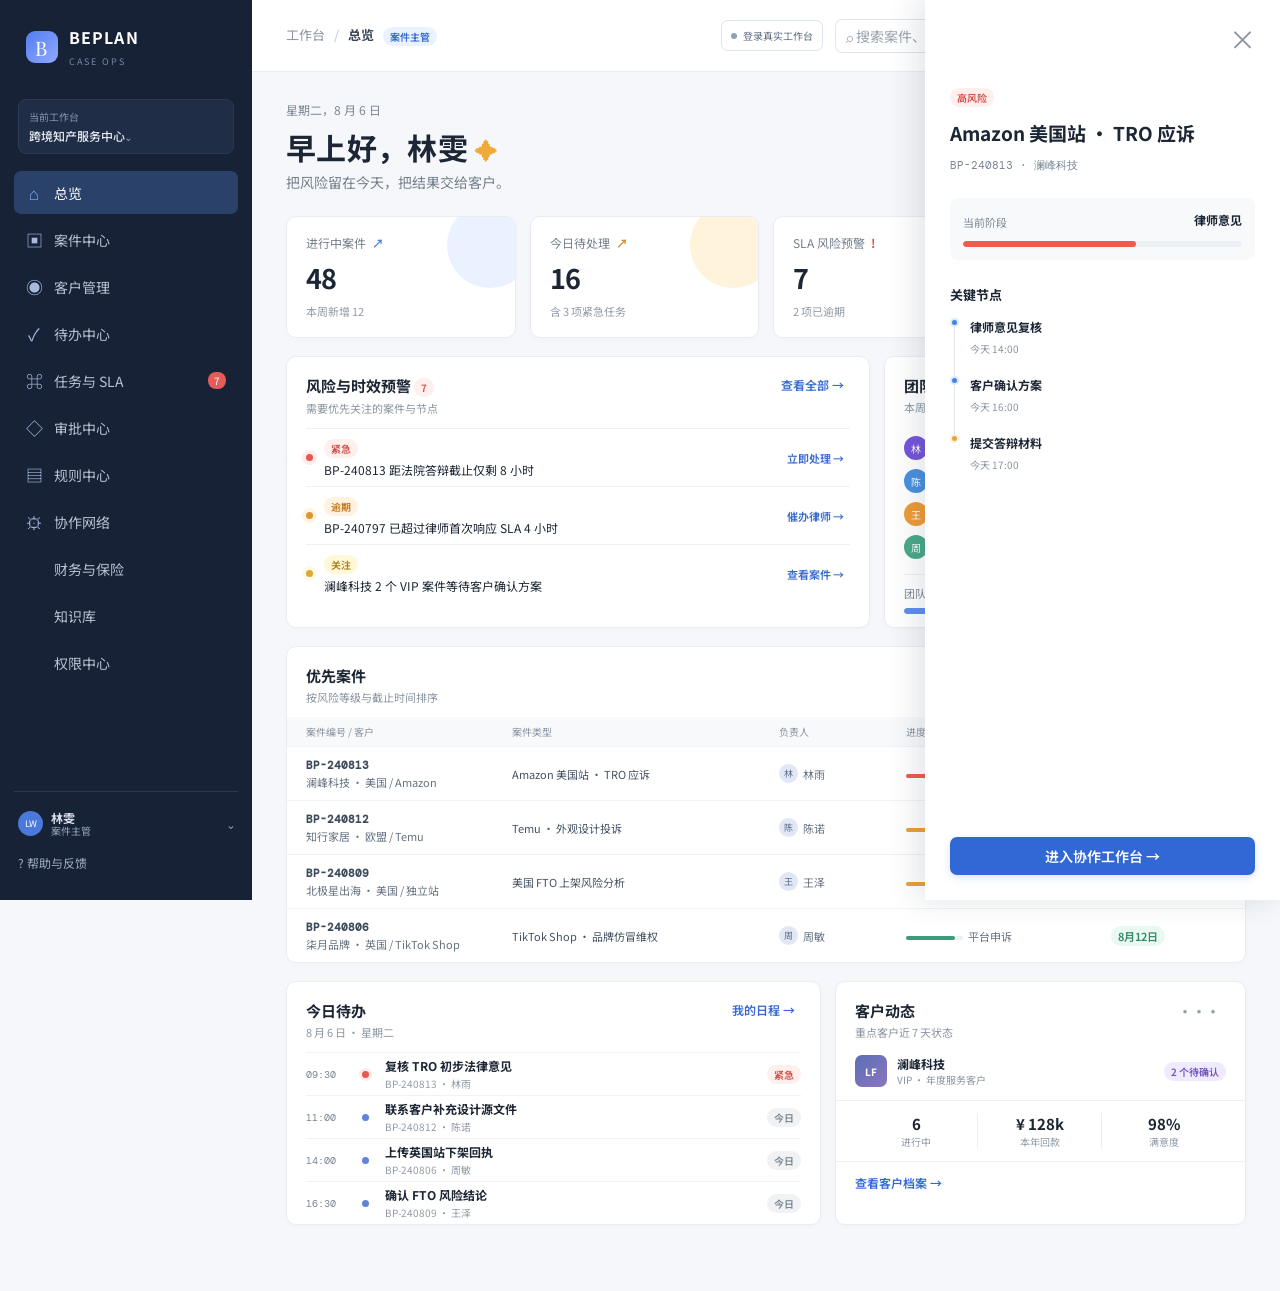
==== index.html @ 7b39a03a "Deploy Beplan CaseOps UAT" ====
<!DOCTYPE html><html lang="zh-CN"><head><meta charSet="utf-8"/><meta name="viewport" content="width=device-width, initial-scale=1"/><link rel="stylesheet" href="/_next/static/chunks/0w8xdc9n1doo1.css" data-precedence="next"/><link rel="preload" as="script" fetchPriority="low" href="/_next/static/chunks/1rhpcudoavw23.js"/><script src="/_next/static/chunks/3nu3i17tsxunr.js" async=""></script><script src="/_next/static/chunks/3cb_oolruk96d.js" async=""></script><script src="/_next/static/chunks/turbopack-1dkpgguxfbub1.js" async=""></script><script src="/_next/static/chunks/3mqccfv_o27za.js" async="" crossorigin=""></script><script src="/_next/static/chunks/2gwlg-bxbylcs.js" async="" crossorigin=""></script><script src="/_next/static/chunks/01trlt_ldszmk.js" async="" crossorigin=""></script><title>Beplan · 跨境知产运营中台</title><meta name="description" content="跨境知识产权案件全流程监管与客户交付系统"/><script src="/_next/static/chunks/0cz1d0mv5g_q7.js" noModule=""></script></head><body><div hidden=""><!--$--><!--/$--></div><main><aside class="sidebar"><div class="brand"><div class="brand-mark">B</div><div><strong>BEPLAN</strong><small>CASE OPS</small></div></div><div class="workspace"><span>当前工作台</span><b>跨境知产服务中心⌄</b></div><nav><button class="active"><span class="nav-icon">⌂</span>总览</button><button class=""><span class="nav-icon">▣</span>案件中心</button><button class=""><span class="nav-icon">◉</span>客户管理</button><button class=""><span class="nav-icon">✓</span>待办中心</button><button class=""><span class="nav-icon">⌘</span>任务与 SLA<em>7</em></button><button class=""><span class="nav-icon">◇</span>审批中心</button><button class=""><span class="nav-icon">▤</span>规则中心</button><button class=""><span class="nav-icon">⚙</span>协作网络</button><button class=""><span class="nav-icon"></span>财务与保险</button><button class=""><span class="nav-icon"></span>知识库</button><button class=""><span class="nav-icon"></span>权限中心</button></nav><div class="side-bottom role-area"><button><span class="avatar blue">LW</span><span class="role-user"><b>林雯</b><small>案件主管</small></span><span>⌄</span></button><button class="help">? 帮助与反馈</button></div></aside><section class="content"><header class="topbar"><div class="crumb"><span>工作台</span><i>/</i><b>总览</b><span class="badge blue">案件主管</span></div><div class="top-actions"><button class="auth-control "><span class="auth-dot"></span>登录真实工作台</button><button class="search">⌕ 搜索案件、客户或专利… <kbd>⌘ K</kbd></button><button class="icon-btn" aria-label="打开通知中心">◌</button><button class="create">＋ 新建案件</button></div></header><section class="hero"><div><p>星期二，8 月 6 日</p><h1>早上好，林雯 <span>✦</span></h1><h2>把风险留在今天，把结果交给客户。</h2></div><div class="hero-meta"><div><small>本月案件成功率</small><b>91.6%</b><span>↑ 4.2%</span></div><div class="portrait">◔</div></div></section><section class="metrics"><div class="metric blue"><p>进行中案件<span>↗</span></p><b>48</b><small>本周新增 12</small></div><div class="metric orange"><p>今日待处理<span>↗</span></p><b>16</b><small>含 3 项紧急任务</small></div><div class="metric red"><p>SLA 风险预警<span>!</span></p><b>7</b><small>2 项已逾期</small></div><div class="metric green"><p>本月回款<span>↗</span></p><b>¥ 286,400</b><small>目标完成 68%</small></div></section><section class="grid-main"><div class="panel risk-panel"><div class="panel-heading"><div><h3>风险与时效预警 <span class="badge red">7</span></h3><p>需要优先关注的案件与节点</p></div><button class="link">查看全部 →</button></div><div class="alert-list"><div class="alert"><span class="alert-dot 紧急"></span><div><span class="badge red">紧急</span><p>BP-240813 距法院答辩截止仅剩 8 小时</p></div><button>立即处理<!-- --> →</button></div><div class="alert"><span class="alert-dot 逾期"></span><div><span class="badge orange">逾期</span><p>BP-240797 已超过律师首次响应 SLA 4 小时</p></div><button>催办律师<!-- --> →</button></div><div class="alert"><span class="alert-dot 关注"></span><div><span class="badge yellow">关注</span><p>澜峰科技 2 个 VIP 案件等待客户确认方案</p></div><button>查看案件<!-- --> →</button></div></div></div><div class="panel load-panel"><div class="panel-heading"><div><h3>团队负荷</h3><p>本周进行中的案件分布</p></div><button class="dots">•••</button></div><div class="load"><span class="person" style="background:#7656d9">林</span><b>林雨</b><div class="bar"><i style="width:100%;background:#7656d9"></i></div><strong>12</strong><small>件</small></div><div class="load"><span class="person" style="background:#4a90df">陈</span><b>陈诺</b><div class="bar"><i style="width:75%;background:#4a90df"></i></div><strong>9</strong><small>件</small></div><div class="load"><span class="person" style="background:#ee9c38">王</span><b>王泽</b><div class="bar"><i style="width:66.66666666666666%;background:#ee9c38"></i></div><strong>8</strong><small>件</small></div><div class="load"><span class="person" style="background:#4baa89">周</span><b>周敏</b><div class="bar"><i style="width:58.333333333333336%;background:#4baa89"></i></div><strong>7</strong><small>件</small></div><div class="capacity"><span>团队容量</span><b>36 / 48</b><div class="bar"><i></i></div></div></div></section><section class="panel cases-panel"><div class="panel-heading"><div><h3>优先案件</h3><p>按风险等级与截止时间排序</p></div><div class="filters"><button class="chosen">全部</button><button class="">高风险</button><button class="">中风险</button><button class="link">进入案件中心 →</button></div></div><div class="case-head"><span>案件编号 / 客户</span><span>案件类型</span><span>负责人</span><span>进度</span><span>截止时间</span></div><button class="case-row"><div><b>BP-240813</b><span>澜峰科技<!-- --> · <!-- -->美国 / Amazon</span></div><span>Amazon 美国站 · TRO 应诉</span><span class="owner"><i>林</i>林雨</span><span><i class="progress"><em style="width:62%;background:#ef5c4d"></em></i>律师意见</span><span><span class="badge red">今天 17:00</span></span></button><button class="case-row"><div><b>BP-240812</b><span>知行家居<!-- --> · <!-- -->欧盟 / Temu</span></div><span>Temu · 外观设计投诉</span><span class="owner"><i>陈</i>陈诺</span><span><i class="progress"><em style="width:38%;background:#e9a138"></em></i>材料补充</span><span><span class="badge orange">明天 10:00</span></span></button><button class="case-row"><div><b>BP-240809</b><span>北极星出海<!-- --> · <!-- -->美国 / 独立站</span></div><span>美国 FTO 上架风险分析</span><span class="owner"><i>王</i>王泽</span><span><i class="progress"><em style="width:74%;background:#e9a138"></em></i>权利比对</span><span><span class="badge orange">8月09日</span></span></button><button class="case-row"><div><b>BP-240806</b><span>柒月品牌<!-- --> · <!-- -->英国 / TikTok Shop</span></div><span>TikTok Shop · 品牌仿冒维权</span><span class="owner"><i>周</i>周敏</span><span><i class="progress"><em style="width:86%;background:#3d9b79"></em></i>平台申诉</span><span><span class="badge green">8月12日</span></span></button></section><section class="bottom-grid"><div class="panel schedule"><div class="panel-heading"><div><h3>今日待办</h3><p>8 月 6 日 · 星期二</p></div><button class="link">我的日程 →</button></div><div class="task"><time>09:30</time><span class="task-line urgent"></span><div><b>复核 TRO 初步法律意见</b><small>BP-240813<!-- --> · <!-- -->林雨</small></div><span class="badge red">紧急</span></div><div class="task"><time>11:00</time><span class="task-line "></span><div><b>联系客户补充设计源文件</b><small>BP-240812<!-- --> · <!-- -->陈诺</small></div><span class="badge neutral">今日</span></div><div class="task"><time>14:00</time><span class="task-line "></span><div><b>上传英国站下架回执</b><small>BP-240806<!-- --> · <!-- -->周敏</small></div><span class="badge neutral">今日</span></div><div class="task"><time>16:30</time><span class="task-line "></span><div><b>确认 FTO 风险结论</b><small>BP-240809<!-- --> · <!-- -->王泽</small></div><span class="badge neutral">今日</span></div></div><div class="panel client-card"><div class="panel-heading"><div><h3>客户动态</h3><p>重点客户近 7 天状态</p></div><button class="dots">•••</button></div><div class="client-name"><span class="logo-mini">LF</span><div><b>澜峰科技</b><small>VIP · 年度服务客户</small></div><span class="badge purple">2 个待确认</span></div><div class="client-nums"><div><b>6</b><small>进行中</small></div><div><b>¥ 128k</b><small>本年回款</small></div><div><b>98%</b><small>满意度</small></div></div><button class="portal-btn">查看客户档案 →</button></div></section></section><aside class="drawer"><button class="close">×</button><span class="badge red">高风险</span><h2>Amazon 美国站 · TRO 应诉</h2><p class="drawer-id">BP-240813<!-- --> · <!-- -->澜峰科技</p><div class="drawer-progress"><span>当前阶段</span><b>律师意见</b><div class="bar"><i style="width:62%;background:#ef5c4d"></i></div></div><div class="timeline"><h4>关键节点</h4><p><i></i><b>律师意见复核</b><small>今天 14:00</small></p><p><i></i><b>客户确认方案</b><small>今天 16:00</small></p><p class="pending"><i></i><b>提交答辩材料</b><small>今天 17:00</small></p></div><button class="primary">进入协作工作台 →</button></aside></main><!--$--><!--/$--><script src="/_next/static/chunks/1rhpcudoavw23.js" id="_R_" async=""></script><script>(self.__next_f=self.__next_f||[]).push([0])</script><script>self.__next_f.push([1,"1:\"$Sreact.fragment\"\n2:I[52103,[\"/_next/static/chunks/3mqccfv_o27za.js\"],\"default\"]\n3:I[96019,[\"/_next/static/chunks/3mqccfv_o27za.js\"],\"default\"]\n4:I[10025,[\"/_next/static/chunks/3mqccfv_o27za.js\"],\"ClientPageRoot\"]\n5:I[29615,[\"/_next/static/chunks/3mqccfv_o27za.js\",\"/_next/static/chunks/2gwlg-bxbylcs.js\",\"/_next/static/chunks/01trlt_ldszmk.js\"],\"default\"]\n8:I[71380,[\"/_next/static/chunks/3mqccfv_o27za.js\"],\"OutletBoundary\"]\n9:\"$Sreact.suspense\"\nb:I[71380,[\"/_next/static/chunks/3mqccfv_o27za.js\"],\"ViewportBoundary\"]\nd:I[71380,[\"/_next/static/chunks/3mqccfv_o27za.js\"],\"MetadataBoundary\"]\nf:I[76515,[\"/_next/static/chunks/3mqccfv_o27za.js\"],\"default\",1]\n:HL[\"/_next/static/chunks/0w8xdc9n1doo1.css\",\"style\"]\n0:{\"P\":null,\"c\":[\"\",\"\"],\"q\":\"\",\"i\":false,\"f\":[[[\"\",{\"children\":[\"__PAGE__\",{},\"$undefined\",\"$undefined\",4608]},\"$undefined\",\"$undefined\",4624],[[\"$\",\"$1\",\"c\",{\"children\":[[[\"$\",\"link\",\"0\",{\"rel\":\"stylesheet\",\"href\":\"/_next/static/chunks/0w8xdc9n1doo1.css\",\"precedence\":\"next\",\"crossOrigin\":\"$undefined\",\"nonce\":\"$undefined\"}],[\"$\",\"script\",\"script-0\",{\"src\":\"/_next/static/chunks/3mqccfv_o27za.js\",\"async\":true,\"nonce\":\"$undefined\"}]],[\"$\",\"html\",null,{\"lang\":\"zh-CN\",\"children\":[\"$\",\"body\",null,{\"children\":[\"$\",\"$L2\",null,{\"parallelRouterKey\":\"children\",\"error\":\"$undefined\",\"errorStyles\":\"$undefined\",\"errorScripts\":\"$undefined\",\"template\":[\"$\",\"$L3\",null,{}],\"templateStyles\":\"$undefined\",\"templateScripts\":\"$undefined\",\"notFound\":[[[\"$\",\"title\",null,{\"children\":\"404: This page could not be found.\"}],[\"$\",\"div\",null,{\"style\":{\"fontFamily\":\"system-ui,\\\"Segoe UI\\\",Roboto,Helvetica,Arial,sans-serif,\\\"Apple Color Emoji\\\",\\\"Segoe UI Emoji\\\"\",\"height\":\"100vh\",\"textAlign\":\"center\",\"display\":\"flex\",\"flexDirection\":\"column\",\"alignItems\":\"center\",\"justifyContent\":\"center\"},\"children\":[\"$\",\"div\",null,{\"children\":[[\"$\",\"style\",null,{\"dangerouslySetInnerHTML\":{\"__html\":\"body{color:#000;background:#fff;margin:0}.next-error-h1{border-right:1px solid rgba(0,0,0,.3)}@media (prefers-color-scheme:dark){body{color:#fff;background:#000}.next-error-h1{border-right:1px solid rgba(255,255,255,.3)}}\"}}],[\"$\",\"h1\",null,{\"className\":\"next-error-h1\",\"style\":{\"display\":\"inline-block\",\"margin\":\"0 20px 0 0\",\"padding\":\"0 23px 0 0\",\"fontSize\":24,\"fontWeight\":500,\"verticalAlign\":\"top\",\"lineHeight\":\"49px\"},\"children\":404}],[\"$\",\"div\",null,{\"style\":{\"display\":\"inline-block\"},\"children\":[\"$\",\"h2\",null,{\"style\":{\"fontSize\":14,\"fontWeight\":400,\"lineHeight\":\"49px\",\"margin\":0},\"children\":\"This page could not be found.\"}]}]]}]}]],[]],\"forbidden\":\"$undefined\",\"unauthorized\":\"$undefined\"}]}]}]]}],{\"children\":[[\"$\",\"$1\",\"c\",{\"children\":[[\"$\",\"$L4\",null,{\"Component\":\"$5\",\"serverProvidedParams\":{\"searchParams\":{},\"params\":{},\"promises\":[\"$@6\",\"$@7\"]}}],[[\"$\",\"script\",\"script-0\",{\"src\":\"/_next/static/chunks/2gwlg-bxbylcs.js\",\"async\":true,\"nonce\":\"$undefined\"}],[\"$\",\"script\",\"script-1\",{\"src\":\"/_next/static/chunks/01trlt_ldszmk.js\",\"async\":true,\"nonce\":\"$undefined\"}]],[\"$\",\"$L8\",null,{\"children\":[\"$\",\"$9\",null,{\"name\":\"Next.MetadataOutlet\",\"children\":\"$@a\"}]}]]}],{},null,false,null]},null,false,null],[\"$\",\"$1\",\"h\",{\"children\":[null,[\"$\",\"$Lb\",null,{\"children\":\"$Lc\"}],[\"$\",\"div\",null,{\"hidden\":true,\"children\":[\"$\",\"$Ld\",null,{\"children\":[\"$\",\"$9\",null,{\"name\":\"Next.Metadata\",\"children\":\"$Le\"}]}]}],null]}],false]],\"m\":\"$undefined\",\"G\":[\"$f\",[[\"$\",\"link\",\"0\",{\"rel\":\"stylesheet\",\"href\":\"/_next/static/chunks/0w8xdc9n1doo1.css\",\"precedence\":\"next\",\"crossOrigin\":\"$undefined\",\"nonce\":\"$undefined\"}]]],\"S\":true,\"h\":null,\"r\":\"$undefined\",\"s\":\"$undefined\",\"a\":\"$undefined\",\"l\":\"$undefined\",\"p\":\"$undefined\",\"d\":\"$undefined\",\"b\":\"8nwBwk2eLDXZnOd784jEc\"}\n6:{}\n7:\"$0:f:0:1:1:children:0:props:children:0:props:serverProvidedParams:params\"\nc:[[\"$\",\"meta\",\"0\",{\"charSet\":\"utf-8\"}],[\"$\",\"meta\",\"1\",{\"name\":\"viewport\",\"content\":\"width=device-width, initial-scale=1\"}]]\na:null\ne:[[\"$\",\"title\",\"0\",{\"children\":\"Beplan · 跨境知产运营中台\"}],[\"$\",\"meta\",\"1\",{\"name\":\"description\",\"content\":\"跨境知识产权案件全流程监管与客户交付系统\"}]]\n"])</script></body></html>
---- _next/static/chunks/0w8xdc9n1doo1.css ----
@import "https://fonts.googleapis.com/css2?family=DM+Mono&family=Noto+Sans+SC:wght@400;500;600;700&family=Playfair+Display:wght@600;700&display=swap";
.contract-workflow-page{max-width:none;padding:26px 28px 60px}.contract-title{justify-content:space-between;align-items:flex-start;gap:24px;display:flex}.contract-title h1{margin:6px 0 7px}.contract-title p{max-width:850px}.contract-clock{color:#fff;background:#17243c;border-radius:10px;gap:3px;min-width:220px;padding:11px 14px;display:grid}.contract-clock span{letter-spacing:.12em;color:#aebbd0;font-size:9px}.contract-clock b{font-family:DM Mono;font-size:12px}.contract-toolbar{grid-template-columns:minmax(260px,1.4fr) minmax(170px,.7fr) minmax(230px,1fr) auto;align-items:center;gap:18px;margin-top:18px;padding:14px 17px;display:grid}.contract-toolbar label,.contract-progress,.contract-current{gap:5px;display:grid}.contract-toolbar label,.contract-toolbar span{color:#7d8999;font-size:10px}.contract-toolbar select{background:#fff;border:1px solid #dce3eb;border-radius:7px;padding:9px 10px;font-size:11px}.contract-progress b,.contract-current b{font-size:12px}.contract-progress i,.monitor-lanes i{background:#edf0f4;border-radius:5px;height:5px;display:block;overflow:hidden}.contract-progress em,.monitor-lanes em{background:#4c75d4;border-radius:5px;height:100%;display:block}.role-gap-warning{color:#755c22;background:#fff8e8;border:1px solid #efd99e;border-radius:9px;align-items:center;gap:9px;margin-top:12px;padding:11px 14px;font-size:11px;display:flex}.role-gap-warning small{color:#8b7648;margin-left:auto}.contract-tabs{border-bottom:1px solid #dfe5eb;gap:4px;margin:16px 0 10px;display:flex}.contract-tabs button{color:#748295;padding:9px 14px;font-size:11px;position:relative}.contract-tabs button.active{color:#315fbd;font-weight:700}.contract-tabs button.active:after{content:"";border-bottom:2px solid #315fbd;position:absolute;bottom:-1px;left:10px;right:10px}.swimlane-shell{border-radius:10px;overflow:auto}.swimlane-board{grid-template-columns:repeat(6,minmax(215px,1fr));min-width:1290px;display:grid;position:relative}.lane-header{z-index:3;border-bottom:2px solid #324252;border-right:1px solid #cbd5df;justify-content:space-between;align-items:center;height:56px;padding:10px 12px;display:flex;position:sticky;top:0}.lane-header b{font-size:13px}.lane-header span{background:#ffffffa8;border-radius:10px;padding:3px 6px;font-size:9px}.lane-header.sales,.lane-cell.sales{background:#e5f6f8}.lane-header.review,.lane-cell.review{background:#e8f7f6}.lane-header.finance,.lane-cell.finance{background:#fff8db}.lane-header.allocator,.lane-cell.allocator{background:#fbe9f3}.lane-header.owner,.lane-cell.owner{background:#f9e8f2}.lane-header.specialist,.lane-cell.specialist{background:#fde4e3}.swimlane-row{background:#fff;border-bottom:1px solid #d7dfe7;grid-template-columns:repeat(6,minmax(215px,1fr));min-height:152px;padding-bottom:42px;display:grid;position:relative}.lane-cell{background-image:linear-gradient(90deg,#ffffffdb,#ffffffdb);border-right:1px solid #cbd5df;min-height:152px;padding:12px;background-color:#fff!important}.workflow-card{z-index:2;background:#fff;border:1px solid #cfd8e2;border-radius:9px;padding:11px;position:relative;box-shadow:0 3px 9px #22354b12}.workflow-card.done{background:#f6fcf9;border-color:#9fd1ba}.workflow-card.locked{color:#788596;box-shadow:none;background:#f6f7f9}.workflow-card.warning{border-color:#efb951}.workflow-card.overdue{background:#fff9f8;border-color:#e2675e}.workflow-card-top{align-items:center;gap:6px;display:flex}.workflow-card-top>span{color:#8490a0;font-family:DM Mono;font-size:9px}.workflow-card-top .mode,.step-state{border-radius:9px;padding:3px 5px;font-size:8px;font-style:normal}.mode.online{color:#3d69c3;background:#eaf1ff}.mode.system{color:#2c8260;background:#e7f7ee}.mode.offline{color:#d54d45;background:#ffeded;font-weight:700}.step-state{color:#718092;background:#eef1f4;margin-left:auto}.step-state.submitted,.step-state.completed{color:#287d59;background:#e5f6ed}.workflow-card h3{margin:9px 0 5px;font-size:12px;line-height:1.45}.workflow-card h3 strong{color:#e14e46;font-size:10px}.step-output,.step-timer,.step-assignee{color:#758396;margin:4px 0;font-size:9px;line-height:1.4}.step-timer.warning{color:#ae7416}.step-timer.overdue{color:#c84e48;font-weight:700}.step-lock,.step-waiting{color:#687789;background:#eef1f4;border-radius:6px;margin-top:8px;padding:7px;font-size:9px;line-height:1.5}.step-result{background:#eaf7f0;border-radius:6px;gap:3px;margin-top:8px;padding:7px;display:grid}.step-result b{color:#287d59;font-size:9px}.step-result span,.step-result small{color:#5f746b;white-space:pre-wrap;overflow-wrap:anywhere;font-size:9px}.step-composer{gap:6px;margin-top:9px;display:grid}.step-composer textarea{font:inherit;resize:vertical;border:1px solid #dbe2ea;border-radius:6px;padding:7px;font-size:9px}.file-picker{text-align:center;color:#466bbb;cursor:pointer;border:1px dashed #aebede;border-radius:6px;padding:7px;font-size:9px}.file-picker.required{background:#f4f7ff;font-weight:600}.file-picker input{display:none}.step-submit{padding:7px;font-size:9px}.undo-button{color:#c7514b;margin-top:7px;font-size:9px}.flow-handoff{z-index:2;white-space:nowrap;background:#f4f7fa;border:1px solid #d9e0e8;border-radius:16px;align-items:center;gap:8px;height:29px;padding:5px 12px;display:flex;position:absolute;bottom:6px;left:50%;transform:translate(-50%)}.flow-handoff:before{content:"↓";color:#466fc4;font-weight:700}.flow-handoff.cross:before{content:"→"}.flow-handoff span,.flow-handoff em{color:#8290a1;font-size:8px;font-style:normal}.flow-handoff b{color:#3d5f9e;font-size:9px}.contract-monitor-grid{grid-template-columns:minmax(370px,.75fr) minmax(520px,1.25fr);gap:14px;display:grid}.monitor-summary,.event-audit{overflow:hidden}.monitor-numbers{grid-template-columns:repeat(3,1fr);gap:9px;padding:0 18px 18px;display:grid}.monitor-numbers>div{background:#f5f7fa;border-radius:8px;gap:3px;padding:12px;display:grid}.monitor-numbers b{font-size:21px}.monitor-numbers span{color:#788698;font-size:9px}.monitor-lanes{border-top:1px solid #edf0f3;padding:9px 18px 17px}.monitor-lanes>div{grid-template-columns:90px 35px 1fr;align-items:center;gap:8px;padding:7px 0;display:grid}.monitor-lanes b{font-size:10px}.monitor-lanes span{color:#7d8999;font-size:9px}.event-audit{max-height:620px;overflow:auto}.event-row{border-top:1px solid #edf0f3;grid-template-columns:83px 1fr 145px;align-items:start;gap:12px;padding:12px 18px;display:grid}.event-row time,.event-row em{color:#8491a0;font-size:9px;font-style:normal}.event-row>div{grid-template-columns:1fr auto;gap:3px 8px;display:grid}.event-row b{font-size:10px}.event-row span{color:#4371c8;font-size:9px}.event-row small{color:#7b8797;white-space:pre-wrap;grid-column:1/-1;font-size:9px}.role-account-board{overflow:hidden}.role-account-grid{grid-template-columns:repeat(3,1fr);gap:11px;padding:0 18px 18px;display:grid}.role-account-grid article{border:1px solid #e0e6ec;border-top:4px solid #5a7cc5;border-radius:8px;gap:4px;padding:13px;display:grid}.role-account-grid article.review{border-top-color:#3c9e92}.role-account-grid article.finance{border-top-color:#ddb84f}.role-account-grid article.allocator,.role-account-grid article.owner{border-top-color:#c86e9d}.role-account-grid article.specialist{border-top-color:#df706a}.role-account-grid span{color:#728093;font-size:10px}.role-account-grid b{font-size:13px}.role-account-grid small{color:#526b95;font-size:9px}.role-account-grid p{color:#7e8998;margin:6px 0 0;font-size:9px;line-height:1.6}.owner-role-note{background:#eee9fb;border-radius:8px;gap:4px;margin:0 18px 18px;padding:12px;display:grid}.owner-role-note b{color:#7158a6;font-size:11px}.owner-role-note span{color:#6c6380;font-size:10px}@media (max-width:1100px){.contract-toolbar{grid-template-columns:1fr 1fr}.contract-monitor-grid{grid-template-columns:1fr}.role-account-grid{grid-template-columns:1fr 1fr}.role-gap-warning{flex-wrap:wrap;align-items:flex-start}.role-gap-warning small{width:100%}}@media (max-width:720px){.contract-workflow-page{padding:20px 14px 50px}.contract-title{display:grid}.contract-clock{min-width:0}.contract-toolbar,.role-account-grid{grid-template-columns:1fr}.event-row{grid-template-columns:72px 1fr}.event-row>em{display:none}}
.lane-header.my-lane{box-shadow:inset 0 -4px #376bd1}.lane-header.my-lane span{color:#fff;background:#376bd1}.workflow-start-wait{color:#8a6b2c;text-align:center;background:#fff6df;border-radius:7px;padding:8px 10px;font-size:10px}.workflow-start-guide{border-radius:9px;align-items:center;gap:10px;margin-top:12px;padding:12px 15px;font-size:11px;display:flex}.workflow-start-guide.ready{color:#315f9f;background:#edf4ff;border:1px solid #bcd0f3}.workflow-start-guide.waiting{color:#667487;background:#f4f6f8;border:1px solid #e0e5eb}.workflow-start-guide span{font-size:10px}
.test-identity-switcher{background:#fff7df;border:1px solid #e7b34e;border-radius:8px;align-items:center;gap:7px;padding:5px 7px;display:flex}.test-identity-switcher>span{letter-spacing:.08em;color:#a26700;font-size:8px;font-weight:800}.test-identity-switcher select{color:#674400;background:0 0;border:0;outline:none;max-width:130px;font-size:10px;font-weight:700}.test-identity-switcher em{color:#c65049;font-size:8px;font-style:normal}.test-mode-banner{z-index:35;color:#fff;text-align:center;background:#a96c00;padding:5px;font-size:10px;font-weight:700;position:fixed;bottom:0;left:205px;right:0;box-shadow:0 -2px 8px #5c3b0026}.test-mode-banner b{margin:0 5px}.test-mode-banner span{opacity:.82}@media (max-width:760px){.test-identity-switcher>span{display:none}.test-mode-banner{left:0}}
.enhanced-step-panel{background:#f8fbff;border:1px solid #cbd8ea;border-radius:10px;gap:10px;margin-top:10px;padding:11px;display:grid}.enhanced-head{justify-content:space-between;align-items:flex-start;gap:12px;display:flex}.enhanced-head>div{gap:3px;display:grid}.enhanced-head b{color:#17263d;font-size:13px}.enhanced-head span{color:#65758d;font-size:11px;line-height:1.45}.enhanced-head a,.enhanced-head em{color:#326ad7;white-space:nowrap;font-size:11px}.inline-form-error{color:#b83a32;background:#fff0ef;border-radius:7px;padding:8px 10px;font-size:11px}.intake-grid{grid-template-columns:repeat(3,minmax(0,1fr));gap:8px;display:grid}.intake-grid label,.block-field{color:#43536a;gap:4px;font-size:10px;display:grid}.intake-grid label.wide{grid-column:1/-1}.intake-grid input,.block-field textarea,.enhanced-step-panel>textarea{box-sizing:border-box;color:#17263d;width:100%;font:inherit;background:#fff;border:1px solid #cbd6e6;border-radius:6px;padding:7px}.intake-grid.company{border-top:1px dashed #cbd8ea;padding-top:9px}.project-editor{gap:5px;display:grid}.project-row{grid-template-columns:28px minmax(150px,1fr) 95px 44px;align-items:center;gap:5px;display:grid}.project-row.header{color:#718097;font-size:9px}.project-row input{border:1px solid #cbd6e6;border-radius:6px;min-width:0;padding:7px}.project-row button,.add-row{color:#547098;background:0 0;border:0;font-size:10px}.project-total{justify-content:flex-end;align-items:center;gap:16px;font-size:11px;display:flex}.project-total label{align-items:center;gap:6px;display:flex}.project-total input{border:1px solid #cbd6e6;border-radius:6px;width:95px;padding:7px}.enhanced-primary{width:100%;padding:9px!important}.read-only-message{color:#66758b;background:#eef2f7;border-radius:7px;padding:9px;font-size:11px}.document-versions,.assignment-history,.batch-history{border-top:1px solid #d9e3ef;gap:6px;padding-top:8px;display:grid}.document-versions>div{grid-template-columns:minmax(120px,1fr) auto auto auto;align-items:center;gap:7px;font-size:10px;display:grid}.document-versions small{color:#75839a}.document-versions button,.batch-history button{color:#326ad7;background:0 0;border:0;font-size:10px}.review-dialog{z-index:120;background:#111f347a;place-items:center;padding:20px;display:grid;position:fixed;inset:0}.review-card{background:#fff;border-radius:14px;gap:13px;width:min(520px,100vw - 40px);padding:22px;display:grid;box-shadow:0 20px 60px #101e3240}.review-card h3{color:#17263d;margin:0}.review-card p,.review-card li{color:#53637a;font-size:12px;line-height:1.6}.review-card ol{margin:0;padding-left:20px}.review-summary{flex-wrap:wrap;gap:8px;display:flex}.review-summary span{background:#f1f5fb;border-radius:6px;padding:6px 9px;font-size:11px}.confirm-check{color:#263b58;gap:7px;font-size:11px;display:flex}.dialog-actions{justify-content:flex-end;gap:8px;display:flex}.dialog-actions button{background:#fff;border:1px solid #cbd6e5;border-radius:7px;padding:9px 14px}.dialog-actions .primary{color:#fff;background:#346ee2;border-color:#346ee2}.specialist-picker{grid-template-columns:repeat(2,minmax(0,1fr));gap:6px;display:grid}.specialist-picker label{background:#fff;border:1px solid #d4deeb;border-radius:7px;gap:7px;padding:8px;display:flex}.specialist-picker span{display:grid}.specialist-picker small{color:#76849a;font-size:9px}.assignment-history span{background:#fff;border-radius:6px;padding:6px;font-size:10px}.batch-history>div{background:#fff;border-radius:7px;grid-template-columns:55px minmax(100px,1fr) auto auto;align-items:center;gap:7px;padding:7px;font-size:10px;display:grid}.batch-history small{color:#75839a}.case-archive{padding:18px}.archive-upload{cursor:pointer;color:#fff;background:#346ee2;border-radius:7px;padding:8px 12px;font-size:11px}.archive-upload input{display:none}.archive-filters{flex-wrap:wrap;gap:6px;margin:12px 0;display:flex}.archive-filters button{color:#65758d;background:#fff;border:1px solid #d5dfec;border-radius:20px;padding:6px 10px}.archive-filters button.active{color:#245bc7;background:#eaf1ff;border-color:#7fa5ef}.archive-grid{grid-template-columns:repeat(3,minmax(0,1fr));gap:10px;display:grid}.archive-grid article{background:#fff;border:1px solid #dce4ef;border-radius:10px;gap:6px;padding:12px;display:grid}.archive-grid article>span{color:#4e72b8;font-size:10px}.archive-grid b{color:#1a2a42}.archive-grid small,.archive-grid time{color:#75839a;font-size:10px}.archive-grid article button{color:#2c63cc;background:#edf3ff;border:0;border-radius:6px;padding:7px}@media (max-width:1100px){.intake-grid{grid-template-columns:1fr}.intake-grid label.wide{grid-column:auto}.archive-grid{grid-template-columns:repeat(2,1fr)}.specialist-picker{grid-template-columns:1fr}}
.contract-intake-panel{z-index:8;width:1010px;max-width:calc(100vw - 335px);position:relative;box-shadow:0 10px 28px #1f3a5e1f}.contract-intake-panel.is-archived{z-index:auto;width:auto;max-width:none;box-shadow:none;background:#f6fbf8;border-color:#b9ddc9}.enhanced-step-panel.assignment-panel{width:auto;max-width:100%;box-shadow:none;position:relative}.enhanced-step-panel:has(.batch-history){z-index:8;width:620px;position:relative;box-shadow:0 10px 28px #1f3a5e1f}.enhanced-step-panel:has(.batch-history) .batch-history{max-height:210px;overflow:auto}.enhanced-step-panel:has(.batch-history):has(.file-picker.required){transform:translate(-410px)}.non-lane-role-note{color:#315f50;background:#eef9f4;border:1px solid #b9d2c7;border-radius:9px;align-items:center;gap:10px;margin-top:12px;padding:10px 14px;display:flex}.non-lane-role-note b{white-space:nowrap;font-size:11px}.non-lane-role-note span{color:#5b746b;font-size:10px;line-height:1.5}@media (max-width:1300px){.contract-intake-panel:not(.is-archived){width:900px}.enhanced-step-panel:has(.batch-history){width:540px}.enhanced-step-panel:has(.batch-history):has(.file-picker.required){transform:translate(-325px)}}
.contract-intake-panel.is-archived .enhanced-head{padding-bottom:2px}.contract-intake-panel.is-archived .document-versions{border-top:0;padding-top:0}.archive-status-strip,.assignment-status{border-radius:7px;background:#e7f7ee!important;border:0!important;grid-template-columns:1fr!important;gap:2px!important;padding:7px 8px!important;display:grid!important}.archive-status-strip span,.assignment-status b{color:#237553;font-weight:700}.document-version-row{background:#fff;border:1px solid #d6e5dc;border-radius:8px;padding:8px;grid-template-columns:1fr!important;align-items:stretch!important;gap:5px!important;display:grid!important}.document-version-row>span{overflow-wrap:anywhere;gap:6px;min-width:0;display:flex}.document-version-row>span>b{color:#25805c}.document-actions{gap:6px;display:flex}.document-actions button{flex:1;background:#f5f9ff!important;border:1px solid #cbdced!important;border-radius:6px!important;padding:6px!important}.assignment-panel{background:#f8fbff}.assignment-panel.is-complete{background:#f6fbf8;border-color:#b9ddc9}.assignment-flow-tip{color:#49627f;background:#edf4ff;border-radius:7px;gap:3px;padding:8px;font-size:10px;display:grid}.assignment-flow-tip b{color:#265fc8}.assignment-panel .specialist-picker{grid-template-columns:1fr}.assignment-history>span{align-items:center;gap:7px;display:flex}.assignment-history>span>b{color:#286f55;background:#e5f5ec;border-radius:10px;padding:2px 6px;font-size:9px}.assignment-status small{color:#607a70}
.foundation-page{padding:30px 34px 50px}.foundation-tabs{border-bottom:1px solid #e3e8ee;gap:5px;margin:20px 0 12px;display:flex}.foundation-tabs button{color:#83909e;padding:9px 13px;font-size:12px;position:relative}.foundation-tabs .finance-on{color:#376bd1;font-weight:600}.foundation-tabs .finance-on:after{content:"";border-bottom:2px solid #376bd1;position:absolute;bottom:-1px;left:10px;right:10px}.template-layout{grid-template-columns:300px 1fr;gap:14px;display:grid}.template-list{padding:10px}.template-list button{text-align:left;border-radius:7px;flex-direction:column;gap:5px;width:100%;padding:12px 10px;display:flex;position:relative}.template-list button:hover,.template-list .selected-template{background:#edf3ff}.template-list b{font-size:12px}.template-list small{color:#8994a1;font-size:10px}.template-list span:last-child{font-size:9px;position:absolute;bottom:10px;right:9px}.engine-on{color:#358462}.engine-off{color:#a0a8b2}.template-detail{padding-bottom:18px}.template-heading{justify-content:space-between;padding:18px 19px 12px;display:flex}.template-heading h2{margin:8px 0 2px;font-size:20px}.template-heading p{color:#8994a1;margin:0;font-size:10px}.engine-note{background:#f4f7fb;border-radius:7px;flex-direction:column;gap:3px;margin:0 19px;padding:10px;display:flex}.engine-note b{font-size:11px}.engine-note span{color:#718092;font-size:10px}.template-flow{align-items:flex-start;gap:8px;padding:21px 19px;display:flex;overflow:auto}.template-flow>div{flex-direction:column;gap:4px;min-width:85px;display:flex;position:relative}.template-flow i{color:#3e72d1;background:#e8efff;border-radius:50%;place-items:center;width:21px;height:21px;font-size:10px;font-style:normal;display:grid}.template-flow b{font-size:11px}.template-flow small{color:#8793a1;font-size:9px}.template-flow span{color:#9da8b5;position:absolute;top:4px;right:-10px}.rule-block{padding:0 19px}.rule-block h3{margin:0 0 7px;font-size:12px}.rule-block p{color:#637183;margin:8px 0;font-size:11px}.rule-block i{color:#358462;font-style:normal}.deadline-engine{max-width:800px}.deadline-rule{border-top:1px solid #edf0f3;justify-content:space-between;align-items:center;padding:13px 19px;display:flex}.deadline-rule b,.deadline-rule small{display:block}.deadline-rule b{font-size:12px}.deadline-rule small{color:#8994a1;margin-top:2px;font-size:10px}.rule-switch{background:#d6dce4;border-radius:12px;width:32px;height:18px;padding:2px}.rule-switch i{background:#fff;border-radius:50%;width:14px;height:14px;transition:all .2s;display:block}.rule-switch.enabled{background:#4a7dda}.rule-switch.enabled i{transform:translate(14px)}.escalation-line{background:#fff7e4;border-radius:7px;justify-content:space-between;align-items:center;gap:7px;margin:16px 19px 18px;padding:12px;display:flex}.escalation-line span{color:#876c38;font-size:10px}.escalation-line i{color:#c17d20;font-size:10px;font-style:normal}.graph-layout{grid-template-columns:1.4fr .7fr;gap:14px;display:grid}.graph-canvas{min-height:440px;padding:18px}.graph-title h3,.graph-insight h3{margin:0 0 4px;font-size:13px}.graph-title p{color:#8994a1;margin:0;font-size:10px}.graph-map{background:radial-gradient(#dce4ef 1px,#0000 1px) 0 0/12px 12px;border-radius:8px;height:350px;margin-top:15px;position:relative;overflow:hidden}.graph-node{z-index:2;background:#fff;border:1px solid #dfe6ed;border-radius:6px;flex-direction:column;padding:7px 9px;display:flex;position:absolute;box-shadow:0 2px 6px #22303d12}.graph-node small{color:#8692a0;font-size:8px}.graph-node b{font-size:10px}.graph-node.case{color:#fff;background:#315fbd}.graph-node.case small{color:#cad9fd}.graph-node.n0{top:42%;left:42%}.graph-node.n1{top:12%;left:8%}.graph-node.n2{top:10%;left:73%}.graph-node.n3{top:72%;left:6%}.graph-node.n4{top:70%;left:77%}.graph-node.n5{top:7%;left:39%}.graph-node.n6{top:42%;left:76%}.graph-node.n7{top:42%;left:12%}.graph-node.n8{top:78%;left:39%}.graph-link{transform-origin:0;z-index:1;border-top:1px dashed #91a9d1;width:180px;position:absolute;top:49%;left:49%}.graph-link.l1{transform:rotate(-145deg)}.graph-link.l2{transform:rotate(-30deg)}.graph-link.l3{transform:rotate(45deg)}.graph-link.l4{transform:rotate(145deg)}.graph-insight{padding:18px}.graph-insight p{color:#657487;font-size:11px;line-height:1.7}.graph-footer{color:#3a73d4;background:#edf3ff;border-radius:6px;margin-top:18px;padding:9px;font-size:10px}@media (max-width:960px){.template-layout,.graph-layout{grid-template-columns:1fr}.graph-canvas{min-height:380px}}@media (max-width:760px){.foundation-page{padding:22px 17px}.escalation-line{flex-wrap:wrap}.graph-map{transform-origin:0 0;width:119%;transform:scale(.84)}}.notification-panel{z-index:40;background:#fff;border:1px solid #e2e7ed;border-radius:11px;width:400px;max-height:calc(100vh - 85px);padding-top:12px;position:fixed;top:61px;right:17px;overflow:auto;box-shadow:0 12px 38px #17293c30}.notification-panel>.close{font-size:23px;top:11px;right:14px}.notification-heading{justify-content:space-between;align-items:center;padding:5px 18px 12px;display:flex}.notification-heading h2{margin:0;font-size:16px}.notification-heading p{color:#8a95a2;margin:3px 0 0;font-size:10px}.notify-filters{border-top:1px solid #edf0f3;border-bottom:1px solid #edf0f3;gap:5px;padding:8px 18px;display:flex}.notify-filters span{color:#8994a1;padding:3px 6px;font-size:10px}.notify-filters .chosen-notify{color:#356bd1;background:#eaf1ff;border-radius:4px}.notification-item{text-align:left;border-bottom:1px solid #f0f2f4;grid-template-columns:10px 1fr 6px;gap:8px;width:100%;padding:12px 18px;display:grid;position:relative}.notification-item:hover{background:#fafcff}.notification-item.read{opacity:.62}.notification-item>div{flex-direction:column;align-items:flex-start;gap:4px;display:flex}.notification-item b{font-size:11px}.notification-item p{color:#718092;margin:0;font-size:10px;line-height:1.5}.notification-item small{color:#9ba4ae;font-size:9px}.notification-item>em{background:#4377dc;border-radius:50%;width:5px;height:5px}.notify-dot{background:#cbd2dc;border-radius:50%;width:7px;height:7px;margin-top:7px}.notify-dot.red{background:#de5c52}.notify-dot.orange{background:#dc9a3d}.notify-dot.blue{background:#5f87d9}.notify-footer{background:#f6f8fb;flex-direction:column;gap:2px;padding:12px 18px;display:flex}.notify-footer b{font-size:10px}.notify-footer small{color:#8994a1;font-size:9px}.work-page{padding:30px 34px 50px}.task-summary{color:#fff;background:#243a62;border-radius:9px;align-content:center;place-items:center;width:92px;height:65px;display:grid}.task-summary b{font-size:22px;line-height:1}.task-summary span{opacity:.78;margin-top:3px;font-size:10px}.task-tabs{border-bottom:1px solid #e3e8ee;gap:5px;margin:20px 0 12px;display:flex}.task-tabs button{color:#83909e;padding:9px 13px;font-size:12px;position:relative}.task-tabs .finance-on{color:#376bd1;font-weight:600}.task-tabs .finance-on:after{content:"";border-bottom:2px solid #376bd1;position:absolute;bottom:-1px;left:10px;right:10px}.task-center-list{padding:3px 19px}.task-center-row{border-top:1px solid #edf0f3;grid-template-columns:27px 1fr 88px 68px 105px;align-items:center;gap:11px;min-height:78px;display:grid}.task-center-row:first-child{border:0}.check-task{color:#fff;border:1px solid #cbd4df;border-radius:5px;width:20px;height:20px}.check-task.checked{background:#419b79;border-color:#419b79}.task-center-row>div:nth-child(2){flex-direction:column;gap:4px;display:flex}.task-center-row>div:nth-child(2)>div{gap:4px;display:flex}.task-center-row b,.task-center-row small{display:block}.task-center-row b{font-size:12px}.task-center-row small{color:#8994a1;font-size:10px}.task-center-row>span{color:#6f7d8d;font-size:11px}.task-row-actions{gap:7px;display:flex}.task-row-actions button{color:#356bd1;font-size:10px}.approval-list{overflow:hidden}.approval-head,.approval-row{grid-template-columns:1.4fr .65fr .85fr .6fr .65fr 18px;align-items:center;gap:12px;padding:0 18px;display:grid}.approval-head{color:#8994a1;background:#f7f9fb;height:34px;font-size:10px}.approval-row{text-align:left;border-top:1px solid #edf0f3;width:100%;min-height:70px}.approval-row:hover{background:#fafcff}.approval-row>div{flex-direction:column;gap:4px;display:flex}.approval-row b,.approval-row small{display:block}.approval-row b{font-size:11px}.approval-row small{color:#8994a1;font-size:10px}.approval-row>span{font-size:11px}.approval-row i{color:#6f85aa;font-style:normal}.approval-detail{background:#f6f8fb;border-radius:7px;margin:14px 0;padding:8px 11px}.approval-detail p{border-bottom:1px solid #e8ecf1;justify-content:space-between;margin:0;padding:6px 0;font-size:11px;display:flex}.approval-detail p:last-child{border:0}.approval-detail span{color:#82909f}.remark-label{color:#637183;flex-direction:column;gap:5px;font-size:11px;display:flex}.remark-label textarea{resize:vertical;min-height:70px;font:inherit;border:1px solid #dfe5ec;border-radius:6px;outline:none;padding:8px;font-size:11px}.approval-actions{justify-content:flex-end;gap:8px;margin-top:16px;display:flex}.reject{color:#c45c54;border:1px solid #efc4c0;border-radius:6px;padding:8px 10px;font-size:11px}.approval-readonly{color:#96722d;background:#fff5df;border-radius:6px;margin-top:15px;padding:10px;font-size:11px}@media (max-width:760px){.notification-panel{width:auto;top:58px;left:9px;right:9px}.work-page{padding:22px 17px}.task-center-row{grid-template-columns:25px 1fr 60px}.task-center-row>span,.task-center-row>.op-chip{display:none}.task-row-actions{flex-direction:column;justify-self:end}.approval-head,.approval-row{grid-template-columns:1fr .65fr 18px;padding:0 12px}.approval-head span:nth-child(2),.approval-head span:nth-child(3),.approval-head span:nth-child(4),.approval-head span:nth-child(5),.approval-row>span,.approval-row>.op-chip{display:none}.approval-row i{justify-self:end}.approval-modal{width:calc(100vw - 30px)}}.collab-page{padding:30px 34px 50px}.collab-tabs{border-bottom:1px solid #e3e8ee;gap:5px;margin:20px 0 12px;display:flex}.collab-tabs button{color:#83909e;padding:9px 13px;font-size:12px;position:relative}.collab-tabs .finance-on{color:#376bd1;font-weight:600}.collab-tabs .finance-on:after{content:"";border-bottom:2px solid #376bd1;position:absolute;bottom:-1px;left:10px;right:10px}.collab-layout{grid-template-columns:320px 1fr;gap:14px;display:grid}.partner-list{padding:10px}.partner-list>button{text-align:left;border-radius:7px;grid-template-columns:29px 1fr auto;align-items:center;gap:8px;width:100%;padding:11px 8px;display:grid}.partner-list>button:hover,.partner-list .selected-partner{background:#edf3ff}.partner-list>button>span{color:#5277bb;background:#dfe8fb;border-radius:50%;place-items:center;width:27px;height:27px;font-size:11px;display:grid}.partner-list b,.partner-list small{display:block}.partner-list b{font-size:12px}.partner-list small{color:#8793a1;margin-top:2px;font-size:10px}.partner-profile{padding-bottom:18px}.partner-title{justify-content:space-between;padding:18px 19px 12px;display:flex}.partner-title h2{margin:8px 0 2px;font-size:21px}.partner-title p{color:#8793a1;margin:0;font-size:10px}.partner-metrics{border:1px solid #e6eaf0;border-radius:8px;grid-template-columns:repeat(3,1fr);margin:0 19px;display:grid}.partner-metrics div{border-right:1px solid #e6eaf0;padding:12px}.partner-metrics div:last-child{border:0}.partner-metrics b,.partner-metrics small{display:block}.partner-metrics b{font-size:16px}.partner-metrics small{color:#8994a2;margin-top:2px;font-size:10px}.partner-section{padding:14px 19px 0}.partner-section h3{margin:0 0 5px;font-size:12px}.partner-section p{color:#687688;margin:0;font-size:11px;line-height:1.6}.assignment-box{background:#f4f7fb;border-radius:8px;flex-direction:column;gap:5px;margin:16px 19px 0;padding:12px;display:flex}.assignment-box span{color:#84909e;font-size:10px}.assignment-box b{font-size:12px}.assignment-box .primary{align-self:flex-start;margin-top:3px;font-size:11px}.assignment-box.muted{color:#9c742f;background:#fff7e5}.activity-feed{padding:19px}.activity-feed h3{margin:0 0 12px;font-size:14px}.activity-feed p{border-top:1px solid #edf0f3;grid-template-columns:55px 10px 1fr auto;align-items:center;gap:8px;min-height:49px;margin:0;display:grid}.activity-feed time,.activity-feed small{color:#8793a1;font-size:10px}.activity-feed p>span{background:#5d86dc;border-radius:50%;width:7px;height:7px}.activity-feed b{font-size:11px}.knowledge-toolbar{justify-content:space-between;align-items:center;margin:20px 0 14px;display:flex}.knowledge-toolbar label{color:#8994a1;background:#fff;border:1px solid #e1e6ec;border-radius:7px;padding:7px 9px}.knowledge-toolbar input{border:0;outline:0;width:220px;font-size:11px}.knowledge-toolbar>span{color:#8793a1;font-size:11px}.knowledge-grid{grid-template-columns:repeat(2,1fr);gap:14px;display:grid}.knowledge-card{text-align:left;flex-direction:column;min-height:180px;padding:17px;display:flex}.knowledge-card>div:first-child{justify-content:space-between;display:flex}.knowledge-card>div:first-child>span{color:#8894a1;font-size:10px}.knowledge-card h3{margin:14px 0 4px;font-size:15px}.knowledge-card p{color:#7c8997;margin:0;font-size:11px}.knowledge-tags i{color:#6e7d8d;background:#f2f5f8;border-radius:4px;padding:3px 5px;font-size:9px;font-style:normal}.knowledge-card small{color:#97a0aa;margin-top:auto;font-size:10px}.knowledge-modal{width:480px}.knowledge-modal>p{color:#718092;font-size:11px}.knowledge-preview{background:#f5f8fb;border-radius:7px;flex-direction:column;gap:7px;margin:15px 0;padding:12px;display:flex}.knowledge-preview b{font-size:12px}.knowledge-preview span{color:#687687;font-size:11px}@media (max-width:960px){.collab-layout,.knowledge-grid{grid-template-columns:1fr}}@media (max-width:760px){.collab-page{padding:22px 17px}.partner-title{flex-direction:column;gap:8px}.activity-feed p{grid-template-columns:45px 9px 1fr}.activity-feed small{display:none}.knowledge-toolbar{flex-direction:column;align-items:flex-start;gap:8px}.knowledge-toolbar label,.knowledge-toolbar input{width:100%}.knowledge-modal{width:calc(100vw - 30px)}}.biz-page{padding:30px 34px 50px}.biz-heading{justify-content:space-between;align-items:flex-start;gap:20px;display:flex}.biz-heading h1{margin:8px 0 5px;font-family:Playfair Display,Noto Sans SC;font-size:28px}.biz-heading p{color:#758190;max-width:650px;margin:0;font-size:13px}.crm-layout{grid-template-columns:290px 1fr;gap:14px;margin-top:22px;display:grid}.crm-list{max-height:620px;padding:10px}.crm-search{color:#8994a1;border:1px solid #e1e6ec;border-radius:7px;margin-bottom:8px;padding:7px 8px}.crm-search input{border:0;outline:0;width:85%;font-size:11px}.crm-list>button{text-align:left;border-radius:7px;grid-template-columns:31px 1fr auto;align-items:center;gap:8px;width:100%;padding:11px 8px;display:grid}.crm-list>button:hover,.crm-list .selected-client{background:#edf3ff}.client-initials{color:#fff;background:linear-gradient(135deg,#5a78c8,#8a70bd);border-radius:7px;place-items:center;width:28px;height:28px;font-size:9px;display:grid}.crm-list b,.crm-list small{display:block}.crm-list b{font-size:12px}.crm-list small{color:#8a95a2;margin-top:2px;font-size:10px}.client-profile{padding-bottom:16px}.profile-top{justify-content:space-between;padding:18px 19px 12px;display:flex}.profile-top h2{margin:8px 0 2px;font-size:21px}.profile-top p{color:#8793a1;margin:0;font-size:10px}.profile-stats{border:1px solid #e7ebf0;border-radius:8px;grid-template-columns:repeat(3,1fr);margin:0 19px;display:grid}.profile-stats div{border-right:1px solid #e7ebf0;padding:12px}.profile-stats div:last-child{border:0}.profile-stats b,.profile-stats small{display:block}.profile-stats b{font-size:16px}.profile-stats small{color:#8994a2;margin-top:2px;font-size:10px}.profile-block{padding:13px 19px 0}.profile-block h3{margin:0 0 8px;font-size:12px}.profile-block>p{border-top:1px solid #edf0f3;grid-template-columns:90px 1fr auto;align-items:center;gap:8px;margin:0;padding:9px 0;font-size:11px;display:grid}.profile-block>p span{color:#83909e}.profile-block>p b{font-size:11px}.profile-block>p button{color:#376bd1;font-size:10px}.store-tags{flex-wrap:wrap;gap:6px;display:flex}.store-tags span{color:#627184;background:#f3f6fa;border-radius:5px;padding:5px 7px;font-size:10px}.store-tags small{color:#8b96a3;font-size:10px}.profile-block .privacy-note{color:#94723b;background:#fff8ec;border:0;border-radius:6px;line-height:1.6;display:block}.finance-total{color:#fff;background:#243a62;border-radius:9px;flex-direction:column;padding:12px 16px;display:flex}.finance-total small,.finance-total span{color:#b8c6e1;font-size:10px}.finance-total b{margin:2px 0;font-size:20px}.finance-tabs{border-bottom:1px solid #e3e8ee;gap:5px;margin:20px 0 12px;display:flex}.finance-tabs button{color:#83909e;padding:9px 13px;font-size:12px;position:relative}.finance-tabs .finance-on{color:#376bd1;font-weight:600}.finance-tabs .finance-on:after{content:"";border-bottom:2px solid #376bd1;position:absolute;bottom:-1px;left:10px;right:10px}.finance-head,.finance-row{grid-template-columns:1.1fr 1.45fr .7fr .7fr .55fr 60px;align-items:center;gap:10px;padding:0 18px;display:grid}.finance-head{color:#8994a1;background:#f7f9fb;height:34px;font-size:10px}.finance-row{border-top:1px solid #edf0f3;min-height:65px;font-size:11px}.finance-row>div{flex-direction:column;gap:2px;display:flex}.finance-row b{font-family:DM Mono;font-size:10px}.finance-row small{color:#8893a1;font-size:10px}.finance-row strong{font-size:12px}.finance-row button{color:#356bd1;font-size:10px;font-weight:600}.claim-grid,.report-grid{grid-template-columns:repeat(3,1fr);gap:14px;display:grid}.claim-card{flex-direction:column;gap:7px;padding:17px;display:flex}.claim-card>div:first-child{justify-content:space-between;align-items:center;display:flex}.claim-card>div:first-child>b{color:#8290a2;font-family:DM Mono;font-size:10px}.claim-card h3{margin:0;font-size:15px}.claim-card p{color:#7e8a98;margin:0;font-size:11px}.claim-card>div:nth-of-type(2){background:#f6f8fb;border-radius:6px;margin-top:7px;padding:8px}.claim-card>div:nth-of-type(2) span,.claim-card>div:nth-of-type(2) strong{display:block}.claim-card>div:nth-of-type(2) span,.claim-card small{color:#8994a1;font-size:10px}.claim-card>div:nth-of-type(2) strong{font-size:16px}.claim-card .primary{margin-top:auto;font-size:11px}.report-grid>.panel{min-height:150px;padding:18px}.report-grid h3{margin:0 0 8px;font-size:13px}.report-grid p{color:#718092;font-size:11px;line-height:1.6}.report-grid small{color:#8c97a3;margin-top:5px;font-size:10px;display:block}.report-bar{background:#e6ebf1;border-radius:8px;height:9px;display:block;overflow:hidden}.report-bar em{background:linear-gradient(90deg,#5c8ce7,#356bd1);border-radius:8px;width:68%;height:100%;display:block}.report-donut{color:#376bd1;border:9px solid #4978d9;border-color:#4978d9 #4978d9 #e7eefb #e7eefb;border-radius:50%;place-items:center;width:55px;height:55px;font-size:10px;font-weight:700;display:grid}.simple-modal{width:390px}@media (max-width:960px){.crm-layout{grid-template-columns:1fr}.crm-list{max-height:none}.claim-grid,.report-grid{grid-template-columns:1fr}.finance-head,.finance-row{grid-template-columns:1fr 1fr .75fr .75fr 55px}.finance-head span:nth-child(5),.finance-row>span:nth-last-child(2){display:none}}@media (max-width:760px){.biz-page{padding:22px 17px}.biz-heading{flex-direction:column}.profile-top{flex-direction:column;gap:8px}.profile-block>p{grid-template-columns:1fr}.profile-block>p button{justify-self:start}.finance-head,.finance-row{grid-template-columns:1fr .75fr 45px;padding:0 12px}.finance-head span:nth-child(2),.finance-head span:nth-child(3),.finance-head span:nth-child(4),.finance-row>span,.finance-row>strong,.finance-row>.op-chip{display:none}.finance-row button{font-size:9px}.finance-total{width:100%}}.workflow-tabs{border-bottom:1px solid #e9edf2;margin:5px 0 12px;display:flex}.workflow-tabs button{color:#7d8996;padding:8px 12px;font-size:11px;position:relative}.workflow-tabs .tab-on{color:#356bd1;font-weight:600}.workflow-tabs .tab-on:after{content:"";border-bottom:2px solid #356bd1;position:absolute;bottom:-1px;left:10px;right:10px}.workflow-tabs em{color:#d45148;background:#fff0ed;border-radius:9px;margin-left:4px;padding:1px 5px;font-size:9px;font-style:normal}.task-flow p,.material-flow p{border-bottom:1px solid #f0f2f5;grid-template-columns:20px 1fr auto;align-items:center;gap:8px;margin:0;padding:9px 0;font-size:11px;display:grid}.task-flow p>i,.material-flow p>i{color:#84909d;background:#edf0f4;border-radius:50%;place-items:center;width:18px;height:18px;font-size:9px;font-style:normal;display:grid}.task-flow .flow-done>i,.material-flow p:not(.need-document)>i{color:#358462;background:#e6f6ee}.task-flow .flow-done span{color:#9aa4af;text-decoration:line-through}.task-flow small,.material-flow small{color:#8994a2;font-size:10px}.task-flow button,.need-document button{color:#346bd0;font-size:10px;font-weight:600}.need-document{background:#fffaf0}.need-document>i{color:#bc7a20!important;background:#fff0d7!important}.all-done{color:#358462;padding:12px 0!important;display:block!important}.approval-card{background:#f5f8fc;border-radius:8px;flex-direction:column;gap:3px;margin-bottom:11px;padding:11px;display:flex}.approval-card span,.approval-card small{color:#8793a1;font-size:10px}.approval-card b{font-size:12px}.approval-flow .primary{width:100%;margin:3px 0 9px}.close-case{color:#c75951;border:1px solid #f2c7c3;border-radius:6px;width:100%;padding:8px;font-size:11px}.review-box{background:#edf7f1;border-radius:7px;flex-direction:column;gap:2px;margin-top:10px;padding:10px;display:flex}.review-box b{color:#347f60;font-size:11px}.review-box small{color:#5d796d;font-size:10px}.workflow-drawer .drawer-actions{margin-top:16px;position:static}.workflow-drawer{overflow:auto}.workflow-drawer .drawer-actions{padding-bottom:10px}@media (max-width:760px){.workflow-drawer{padding-top:70px}.stepper span{font-size:8px}.task-flow p,.material-flow p{font-size:10px}}.ops-page{padding:30px 34px 50px}.ops-heading{justify-content:space-between;align-items:flex-start;gap:20px;display:flex}.ops-heading h1{margin:8px 0 5px;font-family:Playfair Display,Noto Sans SC;font-size:28px}.ops-heading p{color:#758190;margin:0;font-size:13px}.ops-toolbar{align-items:center;gap:10px;margin:22px 0 14px;display:flex}.filter-tabs,.view-toggle{gap:4px;display:flex}.filter-tabs button,.view-toggle button{color:#778391;background:#fff;border:1px solid #e3e8ee;border-radius:6px;padding:7px 10px;font-size:11px}.filter-tabs .active-filter,.view-toggle .active-view{color:#356bd1;background:#e9f0ff;border-color:#cbdcff}.ops-search{color:#8d98a5;background:#fff;border:1px solid #e1e6ec;border-radius:7px;margin-left:auto;padding:6px 9px}.ops-search input{border:0;outline:none;width:180px;font-size:11px}.matter-head,.matter-row{grid-template-columns:1.25fr .85fr .7fr .78fr 20px;align-items:center;gap:14px;padding:0 19px;display:grid}.matter-head{color:#8a96a4;background:#f7f9fb;height:34px;font-size:10px}.matter-row{text-align:left;border-top:1px solid #edf0f3;width:100%;min-height:78px}.matter-row:hover{background:#fafcff}.matter-row>div{flex-direction:column;gap:4px;display:flex}.matter-row b{color:#506078;font-family:DM Mono;font-size:10px}.matter-row strong{font-size:12px;font-weight:600}.matter-row small{color:#8793a1;font-size:10px}.stage-pill{color:#516173;font-size:10px}.op-progress{background:#edf0f4;border-radius:5px;width:100%;height:5px;display:inline-block;overflow:hidden}.op-progress em{background:linear-gradient(90deg,#618ee6,#386bd1);border-radius:5px;height:100%;display:block}.op-chip{color:#798593;background:#f0f2f4;border-radius:12px;width:max-content;padding:3px 7px;font-size:10px}.op-chip.red{color:#d45048;background:#fff0ee}.op-chip.orange{color:#bc761a;background:#fff3df}.op-chip.green{color:#338668;background:#e9f8f1}.op-chip.yellow{color:#ad7a14;background:#fff7d8}.op-chip.blue{color:#376bd1;background:#eaf1ff}.op-chip.purple{color:#7155ba;background:#f0eafe}.no-results{text-align:center;color:#8994a2;padding:35px}.kanban{grid-template-columns:repeat(4,1fr);gap:12px;display:grid}.kanban-col{background:#edf1f6;border-radius:9px;min-height:360px;padding:10px}.kanban-col h3{margin:2px 2px 9px;font-size:12px}.kanban-col h3 span{float:right;color:#657286;background:#dce3ec;border-radius:10px;padding:2px 6px;font-size:10px}.kanban-col button{text-align:left;background:#fff;border:1px solid #e1e6ed;border-radius:8px;flex-direction:column;gap:5px;width:100%;margin-bottom:8px;padding:11px;display:flex;box-shadow:0 2px 4px #2c405408}.kanban-col b{color:#596a82;font-family:DM Mono;font-size:10px}.kanban-col strong{font-size:11px;line-height:1.4}.kanban-col small,.kanban-col span{color:#8793a1;font-size:10px}.kanban-col i{background:#eef1f4;border-radius:4px;height:4px;overflow:hidden}.kanban-col i em{background:#628ce1;border-radius:4px;height:100%;display:block}.matter-drawer{z-index:12;background:#fff;width:382px;padding:80px 25px 24px;position:fixed;top:0;bottom:0;right:0;box-shadow:-8px 0 28px #1b2a3e20}.matter-drawer h2{margin:12px 0 3px;font-size:19px;line-height:1.45}.matter-id{color:#7c8998;font-family:DM Mono;font-size:10px}.drawer-state{background:#f7f9fb;border-radius:8px;margin:22px 0 15px;padding:13px}.drawer-state span,.drawer-state small{color:#7c8998;font-size:10px}.drawer-state b{float:right;font-size:12px}.drawer-state .op-progress{margin:10px 0 3px}.stepper{grid-template-columns:repeat(6,1fr);margin:14px 0 25px;display:grid}.stepper div{text-align:center;flex-direction:column;align-items:center;gap:5px;display:flex;position:relative}.stepper div:not(:last-child):after{content:"";border-top:1px solid #dfe5ec;width:90%;position:absolute;top:8px;left:55%}.stepper i{z-index:1;color:#8190a1;background:#e8edf3;border-radius:50%;place-items:center;width:17px;height:17px;font-size:9px;font-style:normal;display:grid}.stepper .done i{color:#fff;background:#4a7dda}.stepper span{color:#84909d;font-size:9px}.drawer-section{border-top:1px solid #eef1f4;padding-top:16px}.drawer-section h4{margin:0 0 10px;font-size:12px}.doc-row,.public-note{color:#637183;font-size:11px;line-height:1.75}.doc-row{margin:5px 0}.doc-row.missing{color:#c2761d}.public-note{background:#f6f8fb;border-radius:6px;padding:9px}.drawer-actions{gap:8px;display:grid;position:absolute;bottom:24px;left:25px;right:25px}.drawer-actions button:not(.primary){color:#466fd0;font-size:12px}.sla-rule{background:#fff7df;border:1px solid #f5dfaf;border-radius:8px;flex-direction:column;gap:2px;padding:10px 13px;display:flex}.sla-rule b{color:#a96b19;font-size:11px}.sla-rule small{color:#9a7a4c;font-size:10px}.sla-panel{padding:4px 19px}.sla-row{border-top:1px solid #edf0f3;grid-template-columns:10px 1fr 100px 95px 76px;align-items:center;gap:11px;min-height:68px;display:grid}.sla-row:first-child{border-top:0}.sla-row b,.sla-row small{display:block}.sla-row b{font-size:12px}.sla-row small{color:#8893a1;margin-top:3px;font-size:10px}.sla-row>span{color:#6f7d8d;font-size:11px}.sla-row button{color:#356bd1;font-size:11px;font-weight:600}.sla-mark{background:#d7dde5;border-radius:50%;width:7px;height:7px}.sla-mark.紧急{background:#dc594f;box-shadow:0 0 0 4px #ffebe9}.sla-mark.已逾期{background:#dc9638;box-shadow:0 0 0 4px #fff4df}.sla-mark.关注{background:#d6ac35;box-shadow:0 0 0 4px #fff8e5}.escalation-panel{margin-top:15px;padding:18px 19px}.escalation-panel h3{margin:0 0 15px;font-size:13px}.escalation-panel div{justify-content:space-between;align-items:center;gap:8px;display:flex}.escalation-panel span{color:#778391;font-size:11px}.escalation-panel b{color:#476eab;font-size:11px}.escalation-panel i{color:#99a4b1;font-style:normal}@media (max-width:960px){.kanban{grid-template-columns:repeat(2,1fr)}.matter-head,.matter-row{grid-template-columns:1.25fr .9fr .8fr 20px}.matter-head span:nth-child(3),.matter-row>div:nth-child(3){display:none}}@media (max-width:760px){.ops-page{padding:22px 17px}.ops-heading{flex-direction:column}.ops-toolbar{flex-wrap:wrap}.ops-search{width:100%;margin-left:0}.ops-search input{width:90%}.view-toggle{margin-left:auto}.matter-head,.matter-row{grid-template-columns:1fr .75fr 18px;padding:0 12px}.matter-head span:nth-child(4),.matter-row>div:nth-child(4){display:none}.kanban{grid-template-columns:1fr}.matter-drawer{width:100%}.sla-row{grid-template-columns:10px 1fr 70px}.sla-row>span,.sla-row>.op-chip{display:none}.sla-row button{font-size:10px}.escalation-panel div{flex-direction:column;align-items:flex-start}.escalation-panel i{display:none}}.badge.blue{color:#376bd1;background:#eaf1ff}.role-area{position:relative}.role-area>button:first-child{width:100%}.role-user{flex-direction:column;font-size:12px;line-height:1.25;display:flex}.role-user small{color:#94a3b9;font-size:10px}.avatar.blue{background:#4a78db}.avatar.green{background:#409b79}.avatar.orange{background:#d88d33}.avatar.purple{background:#7657c4}.role-picker{color:#273547;z-index:30;background:#fff;border:1px solid #e4e9ef;border-radius:10px;width:292px;max-height:495px;padding:10px;position:absolute;bottom:68px;left:0;overflow:auto;box-shadow:0 13px 36px #0e1a2c66}.role-picker>div:first-child{border-bottom:1px solid #eef1f4;flex-direction:column;padding:6px 8px 9px;display:flex}.role-picker>div b{font-size:12px}.role-picker>div small{color:#8793a1;margin-top:2px;font-size:10px}.role-picker button{text-align:left;color:#344154;border-radius:7px;grid-template-columns:28px 1fr auto;align-items:center;gap:8px;width:100%;padding:8px;display:grid}.role-picker button:hover,.role-picker button.picked{background:#edf3ff}.role-picker button span:nth-child(2){flex-direction:column;gap:1px;display:flex}.role-picker button b{font-size:11px}.role-picker button small{color:#8793a1;font-size:10px}.role-picker button i{color:#3972d9;font-size:13px;font-style:normal}.crumb .badge{vertical-align:middle;margin-left:9px}.role-landing,.access-page{padding:30px 34px 50px}.role-hero,.access-heading{justify-content:space-between;gap:22px;padding:6px 0 24px;display:flex}.role-hero h1,.access-heading h1{margin:9px 0 5px;font-family:Playfair Display,Noto Sans SC;font-size:28px}.role-hero p,.access-heading p{color:#758190;max-width:640px;margin:0;font-size:13px}.access-stamp{background:#fbfcfe;border:1px solid #e1e7ef;border-radius:9px;flex-direction:column;gap:3px;min-width:205px;padding:13px 15px;display:flex}.access-stamp span,.access-stamp small{color:#8994a2;font-size:10px}.access-stamp b{font-size:12px}.access-stamp small{color:#4b9a7b}.role-metrics{grid-template-columns:repeat(3,1fr);gap:14px;display:grid}.role-metric{background:#fff;border:1px solid #e7ebf0;border-radius:10px;align-items:flex-start;gap:12px;padding:18px;display:flex}.metric-icon{color:#4276d7;background:#eaf1ff;border-radius:8px;place-items:center;width:33px;height:33px;display:grid}.metric-icon.i1{color:#d48a29;background:#fff1dd}.metric-icon.i2{color:#3d9977;background:#e8f7f1}.role-metric small,.role-metric p{color:#8793a1;margin:0;font-size:11px;display:block}.role-metric b{font-size:21px;line-height:1.35;display:block}.role-grid{grid-template-columns:1.35fr .85fr;gap:14px;margin-top:15px;display:grid}.role-task{text-align:left;border-top:1px solid #edf0f3;grid-template-columns:28px 1fr auto;align-items:center;gap:8px;width:100%;padding:12px 19px;display:grid}.role-task:hover{background:#f9fbff}.role-task>span{color:#4679d6;background:#ebf1ff;border-radius:50%;place-items:center;width:22px;height:22px;font-size:10px;display:grid}.role-task b,.role-task small{display:block}.role-task b{font-size:12px}.role-task small{color:#8d98a5;margin-top:2px;font-size:10px}.role-task i{color:#5980d4;font-style:normal}.boundary-list{padding:0 19px}.boundary-list p{color:#526072;align-items:center;gap:8px;font-size:11px;display:flex}.boundary-list i{color:#3d9b79;font-style:normal;font-weight:700}.boundary-list p.blocked{color:#9ba3ad}.boundary-list .blocked i{color:#d7635e}.access-link{padding:11px 19px}.role-cta{margin-top:15px}.access-heading{padding-bottom:22px}.access-counter{color:#fff;background:#243a62;border-radius:10px;align-content:center;place-items:center;width:120px;display:grid}.access-counter b{font-size:27px;line-height:1}.access-counter span{opacity:.76;margin-top:3px;font-size:10px}.role-cards{grid-template-columns:repeat(4,1fr);gap:10px;margin-bottom:16px;display:grid}.role-card{text-align:left;background:#fff;border:1px solid #e6eaf0;border-radius:10px;flex-direction:column;gap:7px;min-height:114px;padding:13px;display:flex;position:relative}.role-card:hover{border-color:#91afe6;transform:translateY(-1px)}.role-card.selected-role{background:#f6f9ff;border:2px solid #4a78da;padding:12px}.role-card>div{flex-direction:column;display:flex}.role-card b{font-size:12px}.role-card small{color:#8190a0;margin-top:2px;font-size:10px;line-height:1.45}.role-card i{color:#3d72d5;background:#e8f0ff;border-radius:4px;padding:3px 5px;font-size:9px;font-style:normal;position:absolute;top:9px;right:9px}.role-card em{color:#c4ccd6;font-size:10px;font-style:normal;position:absolute;bottom:9px;right:10px}.permission-table{border-top:1px solid #edf0f3}.permission-head,.permission-row{grid-template-columns:.9fr 1.1fr 1.55fr;align-items:center;gap:12px;padding:11px 19px;display:grid}.permission-head{color:#8b96a3;background:#f7f9fb;font-size:10px}.permission-row{border-top:1px solid #edf0f3}.permission-row b{font-size:12px}.permission-row span{color:#36735c;font-size:11px;font-weight:600}.permission-row small{color:#8a95a2;font-size:10px}.audit-strip{background:#f4f7fb;border-radius:8px;align-items:center;gap:9px;margin:15px 19px 18px;padding:12px;display:flex}.audit-strip>span{color:#527dd2;font-size:18px}.audit-strip div{flex-direction:column;flex:1;display:flex}.audit-strip b{font-size:11px}.audit-strip small{color:#7d8997;margin-top:2px;font-size:10px}.audit-strip .link{font-size:11px}@media (max-width:1100px){.role-cards{grid-template-columns:repeat(2,1fr)}.role-grid{grid-template-columns:1fr}}@media (max-width:760px){.role-landing,.access-page{padding:22px 17px}.role-hero,.access-heading{flex-direction:column}.access-stamp,.access-counter{width:100%;min-height:72px}.role-metrics,.role-cards,.permission-head,.permission-row{grid-template-columns:1fr}.permission-head span:not(:first-child),.permission-row small{display:none}.role-picker{width:calc(100vw - 78px);max-height:70vh;position:fixed;bottom:0;left:0}.crumb .badge{display:none}}:root{--ink:#1c2634;--muted:#75808f;--line:#e9edf2;--blue:#3268d5;--paper:#fff;--bg:#f5f7fa}*{box-sizing:border-box}body{background:var(--bg);color:var(--ink);margin:0;font-family:Noto Sans SC,Arial,sans-serif;font-size:14px}button,input,select{font:inherit}button{cursor:pointer;color:inherit;background:0 0;border:0}main{min-height:100vh}.sidebar{color:#c5cddd;z-index:5;background:#172237;flex-direction:column;width:252px;padding:25px 14px;display:flex;position:fixed;inset:0 auto 0 0}.brand{color:#fff;letter-spacing:.08em;align-items:center;gap:11px;padding:0 12px 30px;display:flex}.brand-mark{background:linear-gradient(135deg,#517ef0,#91a9ff);border-radius:9px;place-items:center;width:32px;height:32px;font-family:Playfair Display;font-size:20px;display:grid}.brand strong{font-size:16px;display:block}.brand small{letter-spacing:.23em;color:#7588a5;font-size:9px}.workspace{background:#202d46;border:1px solid #2c3a54;border-radius:8px;flex-direction:column;gap:3px;margin:0 4px 17px;padding:9px 10px;display:flex}.workspace span{color:#8490a5;font-size:10px}.workspace b{color:#e5e9ef;font-size:12px;font-weight:500}nav{flex-direction:column;gap:4px;display:flex}nav button{color:#b7c1d3;text-align:left;border-radius:7px;align-items:center;gap:12px;height:43px;padding:0 12px;display:flex}nav button.active,nav button:hover{color:#fff;background:#2a4169}.nav-icon{text-align:center;color:#a8bbdf;width:16px;font-size:17px}.active .nav-icon{color:#75a8ff}nav em{color:#fff;background:#e45b57;border-radius:8px;margin-left:auto;padding:1px 6px;font-size:10px;font-style:normal}.side-bottom{border-top:1px solid #2b3850;flex-direction:column;gap:9px;margin-top:auto;padding-top:14px;display:flex}.side-bottom button{color:#d9dfeb;text-align:left;align-items:center;gap:8px;padding:4px;display:flex}.side-bottom button span:last-child{margin-left:auto}.avatar{color:#fff;background:#c67470;border-radius:50%;place-items:center;width:25px;height:25px;font-size:9px;display:grid}.help{font-size:12px;color:#9eabc0!important}.content{margin-left:252px;padding-bottom:48px}.topbar{border-bottom:1px solid var(--line);z-index:3;background:#ffffffeb;justify-content:space-between;align-items:center;height:72px;padding:0 34px;display:flex;position:sticky;top:0}.crumb{color:#8993a1;font-size:13px}.crumb i{color:#bec5cf;padding:0 9px;font-style:normal}.crumb b{color:#3b4655}.top-actions{align-items:center;gap:12px;display:flex}.search{color:#9aa4b1;text-align:left;background:#fff;border:1px solid #e0e5eb;border-radius:7px;width:252px;height:34px;padding:0 10px}.search kbd{float:right;color:#8d98a7;border:1px solid #dce1e7;border-radius:4px;margin-top:2px;padding:1px 4px;font-size:10px}.icon-btn{color:#6f7a88;font-size:20px;position:relative}.icon-btn sup{color:#fff;background:#df5b55;border-radius:50%;padding:1px 4px;font-size:9px;position:absolute;top:-3px;right:-7px}.create,.primary{color:#fff;background:#3268d5;border-radius:7px;padding:9px 15px;font-weight:600;box-shadow:0 3px 8px #3268d52b}.hero{justify-content:space-between;padding:29px 34px 24px;display:flex}.hero p{color:#7d8794;margin:0;font-size:12px}.hero h1{letter-spacing:.01em;margin:7px 0 3px;font-family:Playfair Display,Noto Sans SC;font-size:30px}.hero h1 span{color:#efaa3a;font-size:22px}.hero h2{color:#75808d;margin:0;font-size:14px;font-weight:400}.hero-meta{align-items:center;gap:18px;display:flex}.hero-meta div:first-child{grid-template-columns:auto auto;gap:1px 10px;display:grid}.hero-meta small{color:#8a95a3;grid-column:span 2}.hero-meta b{font-size:20px}.hero-meta span{color:#3e9b71;font-size:12px}.portrait{color:#c67b72;background:#f2d8d1;border-radius:50%;place-items:center;width:53px;height:53px;font-size:31px;display:grid}.metrics{grid-template-columns:repeat(4,1fr);gap:14px;padding:0 34px;display:grid}.metric{border:1px solid var(--line);background:#fff;border-radius:10px;min-height:115px;padding:17px 19px;position:relative;overflow:hidden;box-shadow:0 2px 7px #22303d05}.metric:after{content:"";background:var(--tint);border-radius:50%;width:86px;height:86px;position:absolute;top:-15px;right:-18px}.metric p{color:#74808e;margin:0;font-size:12px}.metric p span{color:var(--tone);margin-left:6px;font-weight:700}.metric b{letter-spacing:-.03em;margin:7px 0 3px;font-size:27px;display:block}.metric small{color:#929ba7;font-size:11px}.blue{--tone:#4b80dc;--tint:#eaf2ff}.orange{--tone:#d58522;--tint:#fff3dc}.red{--tone:#dc574f;--tint:#fff0ed}.green{--tone:#3f9c77;--tint:#e9f8f2}.grid-main{grid-template-columns:1.42fr .88fr;gap:14px;padding:18px 34px;display:grid}.panel{border:1px solid var(--line);background:#fff;border-radius:10px;box-shadow:0 2px 7px #22303d05}.panel-heading{justify-content:space-between;align-items:flex-start;padding:18px 19px 12px;display:flex}.panel h3{margin:0 0 3px;font-size:15px}.panel-heading p{color:#8b95a2;margin:0;font-size:11px}.link{color:#376bd1;font-size:12px;font-weight:600}.badge{white-space:nowrap;color:#7a8694;background:#f0f2f4;border-radius:12px;align-items:center;padding:2px 7px;font-size:10px;font-weight:600;display:inline-flex}.badge.red{color:#d45048;background:#fff0ee}.badge.orange{color:#c47a1b;background:#fff3df}.badge.yellow{color:#ad7a14;background:#fff8d9}.badge.green{color:#338668;background:#e9f8f1}.badge.purple{color:#7155ba;background:#f0eafe}.alert-list{padding:0 19px 7px}.alert{border-top:1px solid #eef1f4;grid-template-columns:10px 1fr auto;align-items:center;gap:8px;min-height:58px;display:grid}.alert-dot{background:#c9d0d8;border-radius:50%;width:7px;height:7px}.alert-dot.紧急{background:#e2574f;box-shadow:0 0 0 4px #ffebe9}.alert-dot.逾期{background:#df9632;box-shadow:0 0 0 4px #fff4df}.alert-dot.关注{background:#d9aa2d;box-shadow:0 0 0 4px #fff8e7}.alert p{margin:3px 0 0;font-size:12px}.alert button{color:#376bd1;font-size:11px;font-weight:600}.dots{color:#93a0ae;font-weight:700}.load-panel{padding-bottom:13px}.load{grid-template-columns:25px 37px 1fr 20px 10px;align-items:center;gap:7px;margin:9px 19px;display:grid}.person{color:#fff;border-radius:50%;place-items:center;width:24px;height:24px;font-size:10px;display:grid}.load b{font-size:12px}.load strong{text-align:right;font-size:12px}.load small{color:#98a1ad;font-size:10px}.bar{background:#edf0f4;border-radius:5px;height:6px;overflow:hidden}.bar i{border-radius:5px;height:100%;display:block}.capacity{color:#7b8794;border-top:1px solid #eef1f3;grid-template-columns:1fr auto;gap:7px;margin:15px 19px 0;padding-top:10px;font-size:11px;display:grid}.capacity b{color:#2c3a49;font-size:11px}.capacity .bar{grid-column:span 2}.capacity .bar i{background:linear-gradient(90deg,#5e8ded,#789ce4);width:75%}.cases-panel{margin:0 34px}.filters{align-items:center;gap:5px;display:flex}.filters button:not(.link){color:#818c99;background:#f5f7f9;border-radius:5px;padding:5px 9px;font-size:11px}.filters button.chosen{color:#3268d5;background:#e9f0ff}.case-head,.case-row{grid-template-columns:1.1fr 1.45fr .65fr 1.1fr .65fr;align-items:center;gap:12px;padding:0 19px;display:grid}.case-head{color:#8994a2;background:#f8f9fb;height:29px;font-size:10px}.case-row{text-align:left;border-top:1px solid #f0f2f5;width:100%;min-height:54px}.case-row:hover{background:#fafcff}.case-row>div{flex-direction:column;gap:2px;display:flex}.case-row b{color:#3c4a5c;font-family:DM Mono;font-size:11px}.case-row span{color:#667382;font-size:11px}.case-row>span:nth-child(2){color:#455364}.owner{align-items:center;gap:5px;display:flex}.owner i{color:#5a6b8a;background:#e1e7f4;border-radius:50%;place-items:center;width:19px;height:19px;font-size:9px;font-style:normal;display:grid}.case-row .progress{vertical-align:middle;background:#edf0f3;border-radius:3px;width:57px;height:4px;margin-right:5px;display:inline-block}.progress em{border-radius:3px;height:100%;display:block}.bottom-grid{grid-template-columns:1.3fr 1fr;gap:14px;margin:18px 34px;display:grid}.task{border-top:1px solid #f0f2f4;grid-template-columns:47px 14px 1fr auto;align-items:center;gap:9px;min-height:43px;margin:0 19px;display:grid}.task time{color:#778391;font-family:DM Mono;font-size:10px}.task-line{background:#6084dd;border-radius:50%;width:7px;height:7px}.task-line.urgent{background:#e35950;box-shadow:0 0 0 3px #ffebe9}.task b,.task small{display:block}.task b{font-size:12px}.task small{color:#909ba8;margin-top:2px;font-size:10px}.client-name{align-items:center;gap:10px;padding:3px 19px 13px;display:flex}.logo-mini{color:#fff;background:linear-gradient(135deg,#596fb6,#8d75bd);border-radius:7px;place-items:center;width:32px;height:32px;font-size:10px;font-weight:700;display:grid}.client-name div{flex-direction:column;flex:1;display:flex}.client-name b{font-size:12px}.client-name small{color:#8994a2;font-size:10px}.client-nums{border-top:1px solid #eef1f4;border-bottom:1px solid #eef1f4;grid-template-columns:repeat(3,1fr);padding:12px 19px;display:grid}.client-nums div{text-align:center;border-right:1px solid #edf0f3}.client-nums div:last-child{border:0}.client-nums b,.client-nums small{display:block}.client-nums b{font-size:15px}.client-nums small{color:#8f9aa7;font-size:10px}.portal-btn{color:#3268d5;padding:12px 19px;font-size:12px;font-weight:600}.drawer{z-index:10;background:#fff;width:355px;padding:86px 25px 25px;position:fixed;top:0;bottom:0;right:0;box-shadow:-8px 0 28px #1b2a3e20}.close{color:#8b96a3;font-size:27px;position:absolute;top:18px;right:18px}.drawer h2{margin:12px 0 4px;font-size:19px;line-height:1.45}.drawer-id{color:#778391;font-family:DM Mono;font-size:11px}.drawer-progress{background:#f7f9fb;border-radius:8px;margin:25px 0;padding:13px}.drawer-progress span{color:#7d8995;font-size:11px}.drawer-progress b{float:right;font-size:12px}.drawer-progress .bar{margin-top:10px}.timeline h4{margin:0 0 14px;font-size:13px}.timeline p{grid-template-columns:14px 1fr;gap:6px;margin:0;padding-bottom:20px;display:grid;position:relative}.timeline p:before{content:"";border-left:1px solid #dfe4ea;position:absolute;top:9px;bottom:0;left:4px}.timeline p:last-child:before{display:none}.timeline i{z-index:1;background:#4385dd;border:2px solid #dceaff;border-radius:50%;width:9px;height:9px}.timeline p.pending i{background:#e6a33c;border-color:#fff0d6}.timeline b{font-size:12px}.timeline small{color:#8994a1;grid-column:2;font-size:10px}.drawer .primary{width:calc(100% - 50px);position:absolute;bottom:25px;left:25px;right:25px}.toast{z-index:20;color:#fff;background:#21344f;border-radius:7px;padding:11px 18px;font-size:12px;position:fixed;bottom:28px;left:50%;transform:translate(-50%);box-shadow:0 5px 20px #1d2b3d42}.modal-back{z-index:30;background:#13223977;place-items:center;display:grid;position:fixed;inset:0}.modal{background:#fff;border-radius:12px;width:430px;padding:30px;position:relative;box-shadow:0 20px 60px #10203b5c}.modal>p{color:#6183d9;margin:0;font-size:11px}.modal h2{margin:5px 0 20px;font-size:21px}.modal label{color:#5f6b78;flex-direction:column;gap:5px;margin-top:11px;font-size:12px;display:flex}.modal input,.modal select{border:1px solid #dce3eb;border-radius:6px;outline:none;padding:9px 10px}.modal input:focus,.modal select:focus{border-color:#4a7ee0;box-shadow:0 0 0 3px #e7efff}.modal .two{grid-template-columns:1fr 1fr;gap:10px;display:grid}.modal .primary{width:100%;margin-top:20px}.empty-module{border:1px solid var(--line);text-align:center;background:#fff;border-radius:12px;width:min(680px,80%);margin:70px auto;padding:55px}.empty-module>span{color:#5f86dd;font-size:32px}.empty-module h1{margin:9px;font-size:24px}.empty-module p{color:#7e8a98;max-width:480px;margin:0 auto 22px;font-size:13px;line-height:1.7}.empty-module .link{margin:14px auto 0;display:block}@media (max-width:1100px){.metrics{grid-template-columns:repeat(2,1fr)}.grid-main,.bottom-grid{grid-template-columns:1fr}.load-panel{display:none}}@media (max-width:760px){.sidebar{width:64px;padding:18px 8px}.brand{padding:0 8px 22px}.brand>div:last-child,.workspace,nav button:not(.active){font-size:0}.brand strong,.brand small,.side-bottom{display:none}nav button{justify-content:center;padding:0}.content{margin-left:64px}.topbar{padding:0 17px}.search{display:none}.hero,.metrics,.grid-main{padding-left:17px;padding-right:17px}.hero-meta{display:none}.cases-panel,.bottom-grid{margin-left:17px;margin-right:17px}.case-head,.case-row{grid-template-columns:1.2fr 1fr .8fr;padding:0 12px}.case-head span:nth-child(2),.case-head span:nth-child(4),.case-row>span:nth-child(2),.case-row>span:nth-child(4){display:none}.drawer{width:100%}}.auth-control{color:#637184;text-overflow:ellipsis;white-space:nowrap;background:#fff;border:1px solid #dce4ed;border-radius:7px;align-items:center;gap:6px;max-width:180px;padding:7px 9px;font-size:10px;display:flex;overflow:hidden}.auth-control.signed-in{color:#2d7a56;background:#eff8f3;border-color:#c9e8d8}.auth-dot{background:#8da0b4;border-radius:50%;width:6px;height:6px}.signed-in .auth-dot{background:#38a16d;box-shadow:0 0 0 3px #dff3e8}.auth-backdrop{z-index:40;background:#17243866;place-items:center;padding:18px;display:grid;position:fixed;inset:0}.auth-modal{background:#fff;border-radius:13px;width:min(410px,100%);padding:26px;position:relative;box-shadow:0 22px 60px #14223a55}.auth-close{color:#8090a2;font-size:24px;position:absolute;top:12px;right:15px}.auth-kicker{letter-spacing:.09em;color:#5378bd;font-family:DM Mono;font-size:10px}.auth-modal h2{margin:8px 0;font-family:Playfair Display,Noto Sans SC;font-size:25px}.auth-modal p{color:#68798b;margin:0 0 17px;font-size:12px;line-height:1.7}.auth-modal form{gap:12px;display:grid}.auth-modal label{color:#657588;gap:6px;font-size:11px;display:grid}.auth-modal input{border:1px solid #dbe2e9;border-radius:7px;outline:none;padding:10px;font-size:12px}.auth-modal input:focus{border-color:#5f87d7;box-shadow:0 0 0 3px #e9f0ff}.auth-modal .primary{width:100%;padding:10px}.auth-modal .primary:disabled{opacity:.6;cursor:wait}.auth-email{background:#f5f7fa;border-radius:6px;padding:9px;font-family:DM Mono;color:#536477!important;font-size:11px!important}.auth-access,.auth-wait{border-radius:8px;gap:4px;margin:2px 0 15px;padding:12px;display:grid}.auth-access{background:#eff8f3}.auth-wait{background:#fff7e7}.auth-access b,.auth-wait b{color:#327c5a;font-size:12px}.auth-wait b{color:#a47423}.auth-access span,.auth-wait span{color:#718093;font-size:11px}.auth-secondary{color:#5475b6;padding:6px 0;font-size:11px}.auth-message{color:#526f9d;background:#f3f7ff;border-radius:6px;margin-top:12px;padding:8px;font-size:11px;display:block}.auth-footnote{color:#9aa5b1;border-top:1px solid #edf0f3;margin-top:17px;padding-top:12px;font-size:10px;line-height:1.55;display:block}@media (max-width:760px){.auth-control{max-width:126px;font-size:9px}.auth-modal{padding:23px 20px}}.live-page{padding:30px 34px 50px}.live-heading{justify-content:space-between;align-items:flex-start;gap:18px;display:flex}.live-kicker{color:#468568;letter-spacing:.08em;font-family:DM Mono;font-size:10px}.live-heading h1{margin:7px 0 5px;font-family:Playfair Display,Noto Sans SC;font-size:29px}.live-heading p{color:#788696;margin:0;font-size:12px}.live-metrics{grid-template-columns:repeat(4,1fr);gap:13px;margin:21px 0;display:grid}.live-metric{background:#fff;border:1px solid #e6ebf0;border-radius:9px;flex-direction:column;min-height:102px;padding:17px;display:flex;position:relative;overflow:hidden}.live-metric:after{content:"";background:#eaf1ff;border-radius:50%;width:72px;height:72px;position:absolute;top:-25px;right:-25px}.live-metric.red:after{background:#fff0ee}.live-metric.orange:after{background:#fff3df}.live-metric.green:after{background:#e8f7ef}.live-metric b{z-index:1;font-size:25px}.live-metric span{color:#5d6d7e;z-index:1;font-size:11px}.live-metric small{color:#9aa5b0;z-index:1;margin-top:auto;font-size:9px}.live-layout{grid-template-columns:minmax(0,1fr) 330px;gap:15px;display:grid}.live-cases{overflow:hidden}.live-table-head,.live-case-row{grid-template-columns:1.15fr .9fr .72fr 1.05fr 64px;align-items:center;gap:12px;padding:0 19px;display:grid}.live-table-head{color:#8693a0;background:#f7f9fb;height:35px;font-size:10px}.live-case-row{border-top:1px solid #edf0f3;min-height:74px;font-size:11px}.live-case-row>div{flex-direction:column;gap:3px;min-width:0;display:flex}.live-case-row b{color:#617088;font-family:DM Mono;font-size:10px}.live-case-row strong{white-space:nowrap;text-overflow:ellipsis;font-size:12px;overflow:hidden}.live-case-row small{color:#8a96a3;white-space:nowrap;text-overflow:ellipsis;font-size:10px;overflow:hidden}.live-status{color:#718092;background:#eef2f6;border-radius:12px;width:max-content;padding:4px 7px;font-size:10px}.s-evidence{color:#ad7519;background:#fff3df}.s-assessment{color:#466dc0;background:#edf2ff}.s-action,.s-negotiation{color:#32825d;background:#e8f7ef}.live-risk{width:max-content;font-family:inherit!important}.r-4{color:#cb7a19}.r-5{color:#d34d47}.live-advance{color:#3d6fcb;font-size:10px;font-weight:600}.live-advance:disabled{color:#a7b0b9}.live-tasks{padding:4px 17px}.live-tasks .panel-heading{padding:14px 0 8px}.live-task{border-top:1px solid #edf0f3;grid-template-columns:8px 1fr auto;align-items:center;gap:9px;padding:12px 0;display:grid}.task-priority{background:#98a7ba;border-radius:50%;width:6px;height:6px}.task-priority.p-4{background:#e5a02e}.task-priority.p-5{background:#e06057;box-shadow:0 0 0 3px #fff0ee}.live-task b,.live-task small{display:block}.live-task b{font-size:11px}.live-task small{color:#8a96a3;margin-top:3px;font-size:9px}.live-task i{color:#718294;background:#f2f5f8;border-radius:9px;padding:3px 5px;font-size:9px;font-style:normal}.live-empty,.live-loading{color:#8995a3;text-align:center;padding:34px;font-size:12px}.live-error{color:#b85048;background:#fff1ef;border:1px solid #f7d0cc;border-radius:7px;justify-content:space-between;margin:16px 0;padding:9px 11px;font-size:11px;display:flex}.live-error button{color:#b85048;font-weight:600}.live-create select{background:#fff;border:1px solid #dbe2e9;border-radius:7px;outline:none;padding:10px;font-size:12px}.live-form-grid{grid-template-columns:1fr 1fr;gap:10px;display:grid}.live-create form{gap:10px}@media (max-width:1000px){.live-layout{grid-template-columns:1fr}.live-metrics{grid-template-columns:repeat(2,1fr)}}@media (max-width:760px){.live-page{padding:22px 17px}.live-heading{flex-direction:column}.live-metrics{grid-template-columns:1fr 1fr;gap:8px}.live-table-head,.live-case-row{grid-template-columns:1fr .8fr 52px;padding:0 12px}.live-table-head span:nth-child(3),.live-table-head span:nth-child(4),.live-case-row>span,.live-case-row>div:nth-child(4){display:none}.live-case-row{min-height:70px}.live-form-grid{grid-template-columns:1fr}}.live-case-row{cursor:pointer}.live-case-row:hover{background:#fafcff}.live-drawer{z-index:31;background:#fff;width:min(440px,100vw);padding:76px 24px 32px;position:fixed;top:0;bottom:0;right:0;overflow-y:auto;box-shadow:-12px 0 34px #19294226}.live-drawer h2{margin:8px 0 3px;font-size:20px;line-height:1.45}.live-drawer .matter-id{color:#8090a1;margin:0 0 12px;font-family:DM Mono;font-size:10px}.live-drawer-section{border-top:1px solid #ebeff3;padding:15px 0}.live-drawer-section h4{justify-content:space-between;margin:0 0 5px;font-size:12px;display:flex}.live-drawer-section h4 span{color:#6d7e91;background:#eef2f7;border-radius:10px;padding:2px 6px;font-size:9px}.drawer-row{border-top:1px solid #f1f3f6;grid-template-columns:21px 1fr auto;align-items:center;gap:8px;margin:0;padding:9px 0;display:grid}.drawer-row i{color:#8190a0;background:#edf1f5;border-radius:50%;place-items:center;width:18px;height:18px;font-size:9px;font-style:normal;display:grid}.drawer-row i.done{color:#337f5d;background:#e7f6ed}.drawer-row i.critical{color:#cf554d;background:#fff0ee}.drawer-row b,.drawer-row small{display:block}.drawer-row b{font-size:11px}.drawer-row small{color:#8995a2;margin-top:3px;font-size:9px}.drawer-row em{color:#4d7dba;font-size:9px;font-style:normal}.drawer-row button{color:#386fcd;font-size:10px;font-weight:600}.drawer-form{grid-template-columns:1fr auto;gap:6px;margin-top:8px;display:grid}.drawer-form input{border:1px solid #dce3eb;border-radius:6px;outline:none;min-width:0;padding:7px;font-size:10px}.drawer-form button,.drawer-upload{color:#386fcd;border:1px solid #d7e3fa;border-radius:6px;padding:6px 8px;font-size:10px;font-weight:600}.deadline-form{grid-template-columns:1fr 1fr auto}.file-hidden{display:none}.drawer-upload{background:#f7faff;border-style:dashed;width:100%;margin-top:8px}@media (max-width:760px){.live-drawer{padding:70px 18px 24px}.deadline-form{grid-template-columns:1fr 1fr}.deadline-form button{grid-column:1/-1}}.analytics-page{max-width:1500px}.analytics-kpis{grid-template-columns:repeat(4,minmax(0,1fr));gap:13px;margin:21px 0;display:grid}.analytics-kpis>div{background:#fff;border:1px solid #e4e9ef;border-radius:9px;flex-direction:column;gap:3px;padding:17px;display:flex;position:relative;overflow:hidden}.analytics-kpis>div:after{content:"";background:#eaf1ff;border-radius:50%;width:75px;height:75px;position:absolute;top:-24px;right:-24px}.analytics-kpis .red:after{background:#fff0ee}.analytics-kpis .orange:after{background:#fff3df}.analytics-kpis .green:after{background:#e8f7ef}.analytics-kpis b{z-index:1;font-size:24px}.analytics-kpis span{color:#5e6f81;z-index:1;font-size:11px}.analytics-kpis small{color:#929da9;z-index:1;font-size:9px}.analytics-grid{grid-template-columns:1.2fr .8fr;gap:15px;display:grid}.analytics-panel{min-height:250px}.analytics-bars{padding:4px 19px 18px}.analytics-bars>div{grid-template-columns:80px 1fr 24px;align-items:center;gap:8px;padding:9px 0;display:grid}.analytics-bars span{color:#68788a;font-size:11px}.analytics-bars i{background:#edf1f5;border-radius:8px;height:8px;overflow:hidden}.analytics-bars em{background:linear-gradient(90deg,#6a96e8,#3c70cd);border-radius:8px;height:100%;display:block}.analytics-bars b{text-align:right;font-size:11px}.analytics-task-list{padding:0 19px 17px}.analytics-task-list p{border-top:1px solid #eef1f4;grid-template-columns:9px 1fr auto;align-items:center;gap:8px;margin:0;padding:11px 0;display:grid}.analytics-task-list b{font-size:11px}.analytics-task-list strong{font-size:13px}.analytics-task-list .t-blocked{background:#df5b54}.analytics-task-list .t-in_progress{background:#db9a2d}.analytics-task-list .t-done{background:#3a956e}.analytics-total{background:#f4f7fb;border-radius:7px;justify-content:space-between;padding:10px;font-size:11px;display:flex}.analytics-total b{font-size:13px}.analytics-deadlines{margin-top:15px;overflow:hidden}.analytics-deadline-head,.analytics-deadline-row{grid-template-columns:1.1fr 1fr .8fr .45fr;align-items:center;gap:12px;padding:0 19px;display:grid}.analytics-deadline-head{color:#8996a4;background:#f7f9fb;height:35px;font-size:10px}.analytics-deadline-row{border-top:1px solid #edf0f3;min-height:62px;font-size:11px}.analytics-deadline-row>div{flex-direction:column;gap:3px;min-width:0;display:flex}.analytics-deadline-row b{color:#62738b;font-family:DM Mono;font-size:10px}.analytics-deadline-row small{color:#8492a0;white-space:nowrap;text-overflow:ellipsis;font-size:10px;overflow:hidden}.analytics-deadline-row>span{font-size:11px}.analytics-deadline-row em{color:#6e7e90;background:#eef2f6;border-radius:10px;width:max-content;padding:4px 7px;font-size:10px;font-style:normal}.analytics-deadline-row em.soon{color:#ae771c;background:#fff3df}.analytics-deadline-row em.overdue{color:#c9534d;background:#fff0ee}@media (max-width:900px){.analytics-kpis{grid-template-columns:1fr 1fr}.analytics-grid{grid-template-columns:1fr}}@media (max-width:600px){.analytics-kpis{gap:8px}.analytics-deadline-head,.analytics-deadline-row{grid-template-columns:1.1fr .8fr 60px;padding:0 12px}.analytics-deadline-head span:nth-child(3),.analytics-deadline-row>span:nth-of-type(2){display:none}.analytics-deadline-row em{font-size:9px}}.finance-live-page{max-width:1500px}.finance-live-stats{grid-template-columns:repeat(3,minmax(0,1fr));gap:13px;margin:21px 0 14px;display:grid}.finance-live-stats>div{background:#fff;border:1px solid #e4e9ef;border-radius:9px;flex-direction:column;gap:3px;padding:16px 18px;display:flex}.finance-live-stats b{font-size:23px}.finance-live-stats span{color:#718093;font-size:11px}.finance-live-filters{gap:6px;margin-bottom:12px;display:flex}.finance-live-filters button{color:#718093;background:#f0f3f6;border-radius:6px;padding:6px 10px;font-size:11px}.finance-live-filters .active{color:#356bd1;background:#e9f0ff;font-weight:600}.finance-live-table{overflow:hidden}.finance-live-head,.finance-live-row{grid-template-columns:1.1fr 1fr .75fr .68fr .6fr 100px;align-items:center;gap:12px;padding:0 19px;display:grid}.finance-live-head{color:#8592a0;background:#f7f9fb;height:35px;font-size:10px}.finance-live-row{border-top:1px solid #edf0f3;min-height:70px;font-size:11px}.finance-live-row>div:not(.billing-actions){flex-direction:column;gap:3px;min-width:0;display:flex}.finance-live-row b{color:#61728a;font-family:DM Mono;font-size:10px}.finance-live-row strong{font-size:12px}.finance-live-row small{color:#8a97a4;white-space:nowrap;text-overflow:ellipsis;font-size:9px;overflow:hidden}.finance-live-row>span{color:#657488;font-size:10px}.billing-status{color:#718092;background:#f0f3f6;border-radius:12px;width:max-content;padding:4px 7px}.billing-status.paid{color:#337f5d;background:#e8f7ef}.billing-status.overdue,.billing-status.rejected{color:#c9534d;background:#fff0ee}.billing-status.issued{color:#426fc2;background:#eaf1ff}.billing-actions{justify-content:flex-end;gap:7px;display:flex}.billing-actions button{color:#386fcd;font-size:10px;font-weight:600}.billing-actions span{color:#8996a4;font-size:10px}.finance-modal{width:min(465px,100%)}.finance-modal select{background:#fff;border:1px solid #dbe2e9;border-radius:7px;outline:none;padding:10px;font-size:12px}@media (max-width:760px){.finance-live-stats{grid-template-columns:1fr 1fr;gap:8px}.finance-live-stats>div:last-child{display:none}.finance-live-head,.finance-live-row{grid-template-columns:1.15fr .85fr 72px;padding:0 12px}.finance-live-head span:nth-child(3),.finance-live-head span:nth-child(4),.finance-live-head span:nth-child(5),.finance-live-row>strong,.finance-live-row>span:not(.billing-status),.finance-live-row>.billing-status{display:none}.billing-actions{flex-direction:column;align-items:flex-end;gap:3px}}.client-portal-page{max-width:1500px}.client-hero{color:#fff;background:linear-gradient(115deg,#1b3159,#345d9e);border-radius:12px;padding:29px 32px}.client-hero span{letter-spacing:.09em;color:#b9cdf3;font-family:DM Mono;font-size:10px}.client-hero h1{margin:8px 0 4px;font-family:Playfair Display,Noto Sans SC;font-size:30px}.client-hero p{color:#d2def1;margin:0;font-size:12px}.client-portal-metrics{grid-template-columns:repeat(3,minmax(0,1fr));gap:13px;margin:17px 0;display:grid}.client-portal-metrics>div{background:#fff;border:1px solid #e4e9ef;border-radius:9px;flex-direction:column;gap:3px;padding:15px 17px;display:flex}.client-portal-metrics b{font-size:24px}.client-portal-metrics span{color:#738194;font-size:11px}.client-portal-layout{grid-template-columns:300px minmax(0,1fr);gap:15px;display:grid}.client-case-list{max-height:680px;padding-bottom:9px;overflow:hidden auto}.client-case-list>button{text-align:left;border-top:1px solid #edf0f4;gap:4px;width:100%;padding:12px 15px;display:grid}.client-case-list>button:hover,.client-case-list>button.active{background:#edf3ff}.client-case-list b{color:#5574a9;font-family:DM Mono;font-size:10px}.client-case-list span{color:#34465b;font-size:11px}.client-case-list small{color:#8996a4;font-size:9px}.client-portal-content{align-content:start;gap:15px;display:grid}.client-case-summary{overflow:hidden}.client-case-top{justify-content:space-between;gap:15px;padding:19px;display:flex}.client-case-top span{color:#61799e;font-family:DM Mono;font-size:10px}.client-case-top h2{margin:5px 0;font-size:19px}.client-case-top p{color:#8391a0;margin:0;font-size:11px}.client-case-top>b{color:#386fca;background:#eaf1ff;border-radius:13px;height:max-content;padding:5px 8px;font-size:10px}.client-deadlines{border-top:1px solid #edf0f3;padding:13px 19px 17px}.client-deadlines h3{margin:0 0 5px;font-size:12px}.client-deadlines>div{border-top:1px solid #f0f2f4;grid-template-columns:15px 1fr 128px auto;align-items:center;gap:7px;padding:9px 0;display:grid}.client-deadlines>div>span{color:#6387d4;font-weight:700}.client-deadlines b{font-size:11px}.client-deadlines small{color:#8996a3;font-size:10px}.client-deadlines em{color:#6f8092;background:#eff3f6;border-radius:10px;padding:3px 6px;font-size:9px;font-style:normal}.client-deadlines em.即将到期{color:#ae771c;background:#fff3df}.client-deadlines em.请尽快处理{color:#c9534d;background:#fff0ee}.client-deadlines em.已完成{color:#337f5d;background:#e8f7ef}.client-materials,.client-message{padding-bottom:15px}.client-material-list,.client-message-list{padding:0 19px}.client-material-list p{border-top:1px solid #eff2f5;grid-template-columns:17px 1fr auto;gap:8px;margin:0;padding:8px 0;display:grid}.client-material-list p>span{color:#6384c7}.client-material-list b{font-size:11px}.client-material-list small{color:#8795a3;font-size:10px}.empty-material{color:#8b97a4!important;border:0!important;padding:9px 0!important;font-size:11px!important;display:block!important}.client-upload{color:#3f70c7;background:#f5f8ff;border:1px dashed #b9cced;border-radius:7px;width:calc(100% - 38px);margin:9px 19px 0;padding:9px;font-size:11px;font-weight:600}.client-message-list{max-height:190px;overflow:auto}.client-message-list p{border-top:1px solid #eff2f5;grid-template-columns:83px 1fr auto;gap:8px;margin:0;padding:9px 0;display:grid}.client-message-list b{color:#5575ad;font-size:10px}.client-message-list span{color:#445468;font-size:11px;line-height:1.5}.client-message-list small{color:#909ba7;font-size:9px}.client-message form{border-top:1px solid #edf0f3;grid-template-columns:1fr auto;gap:8px;padding:10px 19px 0;display:grid}.client-message textarea{font:inherit;resize:vertical;border:1px solid #dce3eb;border-radius:7px;outline:none;min-height:53px;padding:8px;font-size:11px}.client-message .primary{align-self:end;font-size:11px}@media (max-width:860px){.client-portal-layout{grid-template-columns:1fr}.client-case-list{max-height:230px}.client-message form{grid-template-columns:1fr}.client-message .primary{justify-self:stretch}}@media (max-width:600px){.client-hero{padding:24px 20px}.client-portal-metrics{gap:8px}.client-deadlines>div{grid-template-columns:14px 1fr auto}.client-deadlines small{display:none}.client-message-list p{grid-template-columns:1fr}.client-message-list small{display:none}}.client-billing>div{padding:0 19px 12px}.client-billing>div>p{border-top:1px solid #eff2f5;grid-template-columns:85px 1fr auto auto;align-items:center;gap:8px;margin:0;padding:9px 0;display:grid}.client-billing span{color:#61769a;font-family:DM Mono;font-size:9px}.client-billing b,.client-billing strong{font-size:11px}.client-billing em{color:#718092;background:#edf2f7;border-radius:10px;padding:3px 6px;font-size:9px;font-style:normal}@media (max-width:600px){.client-billing>div>p{grid-template-columns:1fr auto}.client-billing span,.client-billing em{display:none}}.collaboration-live-page{max-width:1500px}.collab-live-layout{grid-template-columns:305px minmax(0,1fr);gap:15px;margin-top:21px;display:grid}.collab-case-list{max-height:660px;padding-bottom:10px;overflow:hidden auto}.collab-case-list .panel-heading{padding-bottom:10px}.collab-case-list>button{text-align:left;border-top:1px solid #eff2f5;grid-template-columns:1fr auto;gap:4px;width:100%;padding:11px 15px;display:grid}.collab-case-list>button:hover,.collab-case-list>button.active{background:#edf3ff}.collab-case-list span{color:#5d78aa;font-family:DM Mono;font-size:9px}.collab-case-list b{grid-column:span 2;font-size:11px;line-height:1.4}.collab-case-list small{color:#8996a4;font-size:9px}.collab-thread{flex-direction:column;min-height:570px;display:flex}.collab-timeline{flex:1;max-height:435px;padding:0 20px;overflow-y:auto}.collab-timeline article{border-top:1px solid #edf0f3;grid-template-columns:24px 1fr;gap:9px;padding:14px 0;display:grid}.activity-icon{color:#4273ce;background:#edf3ff;border-radius:50%;place-items:center;width:18px;height:18px;margin-top:2px;font-size:9px;display:grid}.activity-icon.client_update{color:#b4771e;background:#fff3df}.activity-icon.counsel_update{color:#785abe;background:#eee8fb}.activity-icon.handoff{color:#37815d;background:#e7f6ee}.collab-timeline header{justify-content:space-between;gap:10px;display:flex}.collab-timeline b{font-size:11px}.collab-timeline time,.collab-timeline small{color:#8996a4;font-size:9px}.collab-timeline p{color:#465567;margin:6px 0;font-size:12px;line-height:1.65}.collab-composer{border-top:1px solid #e9edf1;grid-template-columns:130px 1fr auto;gap:8px;padding:13px 20px 17px;display:grid}.collab-composer select,.collab-composer textarea{font:inherit;background:#fff;border:1px solid #dce3eb;border-radius:7px;outline:none;padding:8px;font-size:11px}.collab-composer textarea{resize:vertical;min-height:62px}.collab-composer .primary{align-self:end;font-size:11px}@media (max-width:860px){.collab-live-layout{grid-template-columns:1fr}.collab-case-list{max-height:220px}.collab-composer{grid-template-columns:1fr}.collab-composer .primary{justify-self:stretch}}.workflow-page{max-width:1500px}.workflow-refresh{margin-top:12px}.workflow-stats{grid-template-columns:repeat(3,minmax(0,1fr));gap:13px;margin:21px 0 14px;display:grid}.workflow-stats>div{background:#fff;border:1px solid #e4eaf0;border-radius:9px;flex-direction:column;gap:3px;padding:16px 18px;display:flex}.workflow-stats b{font-size:24px}.workflow-stats span{color:#718093;font-size:11px}.workflow-filters{gap:6px;margin:0 0 12px;display:flex}.workflow-filters button{color:#718093;background:#f0f3f6;border-radius:6px;padding:6px 10px;font-size:11px}.workflow-filters .active{color:#356bd1;background:#e9f0ff;font-weight:600}.workflow-table{overflow:hidden}.workflow-head,.workflow-row{align-items:center;gap:12px;padding:0 19px;display:grid}.workflow-head{color:#8491a0;background:#f7f9fb;height:35px;font-size:10px}.workflow-row{border-top:1px solid #edf0f3;min-height:70px;font-size:11px}.workflow-head.tasks,.workflow-row.tasks{grid-template-columns:1.2fr 1fr .55fr .85fr 105px}.workflow-head.deadlines,.workflow-row.deadlines{grid-template-columns:1.15fr 1fr .9fr .65fr 105px}.workflow-head.approvals,.workflow-row.approvals{grid-template-columns:1.15fr 1fr .68fr .56fr 105px}.workflow-row>div:not(.flow-actions){flex-direction:column;gap:3px;min-width:0;display:flex}.workflow-row b{font-size:12px}.workflow-row small{color:#8996a4;white-space:nowrap;text-overflow:ellipsis;font-size:10px;overflow:hidden}.workflow-row>div>span{color:#627288;font-family:DM Mono;font-size:10px}.priority,.deadline-state,.flow-status{color:#6f8091;background:#f0f3f6;border-radius:12px;width:max-content;padding:4px 7px;font-size:10px}.priority.p4,.deadline-state.soon{color:#b4791e;background:#fff3df}.priority.p5,.deadline-state.overdue{color:#cd524b;background:#fff0ee}.deadline-state.done,.flow-status.approved{color:#347f5d;background:#e8f7ef}.flow-status.rejected{color:#cd524b;background:#fff0ee}.flow-actions{justify-content:flex-end;gap:8px;display:flex}.flow-actions button{color:#386fcd;font-size:10px;font-weight:600}.flow-actions .danger{color:#c9554f}.flow-actions>span{color:#8795a4;font-size:10px}@media (max-width:760px){.workflow-stats{grid-template-columns:1fr 1fr;gap:8px}.workflow-stats>div:last-child{display:none}.workflow-head,.workflow-row{padding:0 12px}.workflow-head.tasks,.workflow-row.tasks{grid-template-columns:1.2fr .75fr 76px}.workflow-head.deadlines,.workflow-row.deadlines{grid-template-columns:1.15fr .8fr 76px}.workflow-head.approvals,.workflow-row.approvals{grid-template-columns:1.2fr .8fr 76px}.workflow-head span:nth-child(3),.workflow-head span:nth-child(4),.workflow-row>.priority,.workflow-row>.deadline-state,.workflow-row>.flow-status,.workflow-row>span:nth-of-type(2),.workflow-row>span:nth-of-type(3){display:none}.flow-actions{flex-direction:column;align-items:flex-end;gap:5px}}.org-summary{grid-template-columns:repeat(3,minmax(0,1fr));gap:13px;margin:21px 0;display:grid}.org-summary>div{background:#fff;border:1px solid #e5eaf0;border-radius:9px;flex-direction:column;gap:4px;padding:17px;display:flex}.org-summary b{font-size:25px}.org-summary span{color:#728193;font-size:11px}.org-table{overflow:hidden}.org-table-head,.org-table-row{grid-template-columns:1.2fr 1fr .65fr .65fr .5fr;align-items:center;gap:12px;padding:0 19px;display:grid}.org-table-head{color:#8794a2;background:#f7f9fb;height:35px;font-size:10px}.org-table-row{border-top:1px solid #edf0f3;min-height:67px;font-size:11px}.org-table-row>div,.access-table-row>div{flex-direction:column;gap:3px;min-width:0;display:flex}.org-table-row b,.access-table-row b{font-size:12px}.org-table-row small,.access-table-row small{color:#8b97a4;white-space:nowrap;text-overflow:ellipsis;font-size:10px;overflow:hidden}.org-tier,.access-role{color:#657589;background:#eef2f6;border-radius:12px;width:max-content;padding:4px 7px;font-size:10px}.org-tier.vip{color:#7659b9;background:#f1eaff}.org-tier.enterprise{color:#3a73b2;background:#e7f4ff}.org-active,.org-inactive{border-radius:12px;width:max-content;padding:4px 7px;font-size:10px}.org-active{color:#337f5d;background:#e8f7ef}.org-inactive{color:#788595;background:#f1f3f5}.access-layout{grid-template-columns:315px minmax(0,1fr);gap:15px;margin-top:21px;display:grid}.access-assign{padding-bottom:17px}.access-assign form{gap:11px;padding:0 19px;display:grid}.access-assign label{color:#647386;gap:5px;font-size:11px;display:grid}.access-assign select{background:#fff;border:1px solid #dce3eb;border-radius:7px;outline:none;padding:9px;font-size:11px}.access-assign .primary{margin-top:3px}.access-note{background:#f4f7fb;border-radius:7px;gap:3px;margin:16px 19px 0;padding:11px;display:grid}.access-note b{font-size:11px}.access-note span{color:#718093;font-size:10px;line-height:1.55}.access-members{overflow:hidden}.access-table-head,.access-table-row{grid-template-columns:1fr 1fr .78fr .46fr 38px;align-items:center;gap:10px;padding:0 19px;display:grid}.access-table-head{color:#8794a2;background:#f7f9fb;height:35px;font-size:10px}.access-table-row{border-top:1px solid #edf0f3;min-height:69px;font-size:11px}.access-table-row .link{text-align:right;font-size:10px}.org-modal{width:min(440px,100%)}@media (max-width:960px){.access-layout{grid-template-columns:1fr}}@media (max-width:760px){.org-summary{grid-template-columns:1fr 1fr;gap:8px}.org-table-head,.org-table-row{grid-template-columns:1fr .7fr .48fr;padding:0 12px}.org-table-head span:nth-child(3),.org-table-head span:nth-child(4),.org-table-row>.org-tier,.org-table-row>span:nth-last-child(2){display:none}.access-table-head,.access-table-row{grid-template-columns:1fr .82fr 38px;padding:0 12px}.access-table-head span:nth-child(3),.access-table-head span:nth-child(4),.access-table-row>.access-role,.access-table-row>span{display:none}}.knowledge-stats{grid-template-columns:repeat(4,1fr);gap:12px;margin:18px 0;display:grid}.knowledge-stats div{background:#fff;border:1px solid #e6eaf1;border-radius:14px;padding:18px 20px}.knowledge-stats b{color:#17243f;font-size:25px;display:block}.knowledge-stats span{color:#7c879d;font-size:12px}.knowledge-toolbar{gap:10px;margin-bottom:14px;display:flex}.knowledge-toolbar input,.knowledge-toolbar select{color:#26344e;background:#fff;border:1px solid #dce2ec;border-radius:10px;padding:11px 13px}.knowledge-toolbar input{flex:1}.knowledge-layout{grid-template-columns:minmax(0,1.45fr) minmax(320px,.8fr);gap:14px;display:grid}.knowledge-list{overflow:hidden}.knowledge-list>button{text-align:left;width:100%;color:inherit;cursor:pointer;background:#fff;border:0;border-bottom:1px solid #edf0f5;padding:18px;display:block}.knowledge-list>button:hover,.knowledge-list>button.active{background:#f6f8ff}.knowledge-list h3{margin:9px 0 6px;font-size:16px}.knowledge-list p{color:#68758d;margin:0;font-size:13px;line-height:1.6}.knowledge-list footer{color:#8b95a8;justify-content:space-between;margin-top:12px;font-size:11px;display:flex}.knowledge-category,.knowledge-status,.knowledge-client{border-radius:99px;margin-right:6px;padding:3px 8px;font-size:11px;display:inline-flex}.knowledge-category{color:#4267c7;background:#edf2ff}.knowledge-status{color:#667085;background:#f2f3f6}.knowledge-status.published{color:#21835f;background:#e7f7ef}.knowledge-status.archived{color:#9b5b5b;background:#f7ecec}.knowledge-client{color:#7656d9;background:#f4edff}.knowledge-preview{min-height:430px;padding:22px}.knowledge-preview-head{justify-content:space-between;align-items:center;display:flex}.knowledge-preview-head button{color:#8993a6;cursor:pointer;background:0 0;border:0;font-size:24px}.knowledge-preview h2{margin:18px 0 8px;line-height:1.4}.knowledge-summary{color:#65728a;border-left:3px solid #6c83e7;padding-left:12px;line-height:1.6}.knowledge-body{white-space:pre-wrap;color:#33415c;margin:20px 0;line-height:1.8}.knowledge-tags{flex-wrap:wrap;gap:7px;margin:15px 0;display:flex}.knowledge-tags span{color:#4f6cb8;background:#f0f4ff;border-radius:7px;padding:4px 7px;font-size:12px}.knowledge-preview small{color:#929bad;margin:12px 0;display:block}.knowledge-preview .primary,.knowledge-archive{width:100%;margin-top:14px}.knowledge-archive{color:#9b4b4b;cursor:pointer;background:#fff6f6;border:1px solid #e4caca;border-radius:9px;padding:11px}.knowledge-preview-empty{text-align:center;color:#7b879c;flex-direction:column;justify-content:center;align-items:center;height:380px;display:flex}.knowledge-preview-empty b{color:#3b4964}.knowledge-modal textarea{resize:vertical;font:inherit;border:1px solid #dce2ec;border-radius:9px;padding:10px}.knowledge-modal label{gap:7px}@media (max-width:980px){.knowledge-stats{grid-template-columns:repeat(2,1fr)}.knowledge-layout{grid-template-columns:1fr}.knowledge-preview{min-height:260px}}@media (max-width:620px){.knowledge-toolbar{flex-direction:column}.knowledge-stats{grid-template-columns:1fr 1fr}}.evidence-stats{grid-template-columns:repeat(4,1fr);gap:12px;margin:18px 0;display:grid}.evidence-stats button{text-align:left;cursor:pointer;background:#fff;border:1px solid #e5eaf2;border-radius:13px;padding:16px 18px}.evidence-stats button.active{background:#f5f7ff;border-color:#5977dd}.evidence-stats b{color:#1d2c4a;font-size:22px;display:block}.evidence-stats span{color:#7f8a9d;font-size:12px}.evidence-head,.evidence-row{grid-template-columns:1.2fr 1.1fr 1.1fr .7fr 1.1fr;align-items:center;gap:14px;display:grid}.evidence-head{color:#8993a6;background:#f7f8fb;padding:13px 18px;font-size:12px}.evidence-row{border-top:1px solid #edf0f5;padding:16px 18px}.evidence-row b,.evidence-row small{display:block}.evidence-row small{color:#8590a3;margin-top:4px;font-size:11px}.evidence-row>div>span{color:#62708a;font-size:12px}.evidence-status{color:#a06c12;background:#fff2da;border-radius:99px;justify-self:start;padding:4px 8px;font-size:11px}.evidence-status.submitted{color:#4169c8;background:#eaf1ff}.evidence-status.verified{color:#24865f;background:#e5f6ee}.evidence-status.rejected{color:#b05050;background:#fdeaea}.evidence-actions{flex-wrap:wrap;gap:7px;display:flex}.evidence-actions button{color:#4465bd;cursor:pointer;background:#fff;border:1px solid #dce3f0;border-radius:7px;padding:6px 8px;font-size:11px}.evidence-actions .danger{color:#b14f4f;border-color:#f0cece}.evidence-actions span{color:#8b95a7;font-size:11px}.evidence-modal textarea{resize:vertical;font:inherit;border:1px solid #dce2ec;border-radius:9px;padding:10px}@media (max-width:980px){.evidence-stats{grid-template-columns:repeat(2,1fr)}.evidence-head{display:none}.evidence-row{grid-template-columns:1fr 1fr}.evidence-row>div:nth-child(3){display:none}}@media (max-width:620px){.evidence-stats{grid-template-columns:1fr 1fr}.evidence-row{grid-template-columns:1fr}.evidence-row>div:nth-child(3){display:block}}.client-feedback form{border-bottom:1px solid #edf0f5;grid-template-columns:150px 1fr auto;align-items:end;gap:10px;padding:16px;display:grid}.client-feedback label{color:#728099;gap:6px;font-size:12px;display:grid}.client-feedback select,.client-feedback textarea{font:inherit;border:1px solid #dce2ec;border-radius:8px;padding:9px}.client-feedback textarea{resize:vertical;min-height:42px}.client-feedback-list{padding:4px 16px 12px}.client-feedback-list p{border-bottom:1px solid #f0f2f5;grid-template-columns:auto 1fr;gap:5px 12px;margin:0;padding:12px 0;display:grid}.client-feedback-list b{color:#e8a63a}.client-feedback-list span{color:#40506c}.client-feedback-list small{color:#8c96a8;grid-column:2;font-size:11px}@media (max-width:720px){.client-feedback form{grid-template-columns:1fr}.client-feedback form .primary{width:100%}}.audit-center{margin-top:16px}.audit-head,.audit-row{grid-template-columns:.85fr 1.25fr 1fr .8fr;align-items:center;gap:14px;display:grid}.audit-head{color:#8993a6;background:#f7f8fb;padding:12px 18px;font-size:12px}.audit-row{color:#53617b;border-top:1px solid #edf0f5;padding:14px 18px;font-size:12px}.audit-row b{color:#273653;font-size:13px}.audit-row small{color:#8a95a8;margin-top:3px;font-size:11px;font-weight:400;display:block}@media (max-width:720px){.audit-head{display:none}.audit-row{grid-template-columns:1fr 1fr}.audit-row span:last-child{display:none}}.action-confirm{max-width:520px}.action-confirm p{color:#69768c;line-height:1.65}.action-confirm-path{border:1px solid #e6eaf2;border-radius:10px;margin:20px 0;overflow:hidden}.action-confirm-path div{border-bottom:1px solid #eef1f5;grid-template-columns:78px 1fr;gap:10px;padding:12px 14px;display:grid}.action-confirm-path div:last-child{border-bottom:0}.action-confirm-path b{color:#53617b;font-size:12px}.action-confirm-path span{color:#253755;font-size:13px;line-height:1.5}.action-confirm label{color:#53617b;gap:7px;font-size:13px;display:grid}.action-confirm textarea{font:inherit;resize:vertical;border:1px solid #dce2ec;border-radius:8px;padding:10px}.action-confirm-buttons{justify-content:flex-end;gap:10px;margin-top:18px;display:flex}.action-confirm-buttons button{cursor:pointer;background:#fff;border:1px solid #d9e0ea;border-radius:8px;padding:10px 14px}.action-confirm-buttons .primary{color:#fff;background:#4669d8;border-color:#4669d8}.action-confirm-buttons .danger{color:#fff;background:#c95050;border-color:#c95050}.record-detail-backdrop{z-index:120;background:#0f1d3361;justify-content:flex-end;display:flex;position:fixed;inset:0}.record-detail-panel{background:#fff;width:min(520px,94vw);height:100%;padding:28px;overflow:auto;box-shadow:-18px 0 48px #0f1d332e}.record-detail-panel header{border-bottom:1px solid #e7ecf3;justify-content:space-between;gap:18px;padding-bottom:20px;display:flex}.record-detail-panel header span{letter-spacing:.12em;color:#4e806f;font-size:11px}.record-detail-panel header h2{color:#16243b;margin:7px 0 6px;font-size:24px}.record-detail-panel header p{color:#728096;margin:0;line-height:1.65}.record-detail-panel header button{color:#66748a;cursor:pointer;background:#f3f6fa;border:0;border-radius:10px;width:34px;height:34px;font-size:22px}.record-detail-notice{color:#7a5a00;background:#fff8e5;border:1px solid #f0d892;border-radius:10px;margin:18px 0;padding:12px 14px;line-height:1.6}.record-detail-panel dl{background:#e7ecf3;border:1px solid #e7ecf3;border-radius:12px;grid-template-columns:1fr 1fr;gap:1px;margin:20px 0;display:grid;overflow:hidden}.record-detail-panel dl div{background:#fff;min-height:68px;padding:13px 14px}.record-detail-panel dt{color:#8793a6;margin-bottom:7px;font-size:12px}.record-detail-panel dd{color:#24344f;word-break:break-word;margin:0;font-size:14px;line-height:1.55}.record-detail-handoff{gap:10px;display:grid}.record-detail-handoff div{background:#f5f8fc;border-left:3px solid #3d72dc;border-radius:10px;padding:14px}.record-detail-handoff span{color:#6b7b93;font-size:12px}.record-detail-handoff p{color:#273954;margin:7px 0 0;line-height:1.65}.record-detail-audit{margin-top:22px}.record-detail-audit h3{color:#233650;font-size:14px}.record-detail-audit p{color:#64738a;border-left:1px solid #dce4ef;margin:0 0 0 6px;padding:0 0 15px 18px;font-size:13px;line-height:1.5;position:relative}.record-detail-audit i{background:#4d78dc;border-radius:50%;width:7px;height:7px;position:absolute;top:5px;left:-4px}.record-detail-panel footer{background:#fff;border-top:1px solid #e7ecf3;justify-content:flex-end;gap:10px;margin:24px -28px -28px;padding:16px 28px;display:flex;position:sticky;bottom:-28px}.record-detail-panel footer button{cursor:pointer;border-radius:8px;min-height:38px;padding:0 16px}@media (max-width:700px){.record-detail-panel{padding:20px}.record-detail-panel dl{grid-template-columns:1fr}.record-detail-panel footer{margin:20px -20px -20px;padding:14px 20px;bottom:-20px}}.test-center-overlay{z-index:95;background:#f4f7fb;position:fixed;inset:58px 0 0 204px;overflow:auto}.test-center-page{padding:28px}.test-center-actions{gap:8px;display:grid}.test-center-banner{color:#69511d;background:#fff9e8;border:1px solid #efd18a;border-radius:10px;justify-content:space-between;gap:20px;margin:16px 0;padding:14px 18px;display:flex}.test-downloads{align-items:center;gap:10px;padding:18px;display:flex;overflow:auto}.test-downloads>div{min-width:210px;margin-right:auto}.test-downloads h3,.test-downloads p{margin:0}.test-downloads p{color:#7b8798;margin-top:5px;font-size:12px}.test-downloads>a{white-space:nowrap;color:#365db6;background:#f8faff;border:1px solid #d9e2ef;border-radius:8px;padding:10px 12px;text-decoration:none}.test-center-layout{grid-template-columns:1fr 1fr;gap:16px;margin-top:16px;display:grid}.test-center-layout>.panel{padding:20px}.test-center-layout h2{margin:0 0 14px;font-size:17px}.test-role-step,.test-module-step{border-top:1px solid #edf1f6;grid-template-columns:42px 1fr auto;align-items:center;gap:12px;padding:13px 8px;display:grid}.test-role-step>b,.test-module-step>b{color:#5a78c8}.test-role-step h3,.test-module-step h3,.test-role-step p,.test-module-step p{margin:0}.test-role-step h3,.test-module-step h3{color:#24344d;font-size:14px}.test-role-step p,.test-module-step p{color:#748198;margin-top:4px;font-size:12px;line-height:1.5}.test-role-step>span{color:#738098;background:#f0f3f8;border-radius:20px;padding:5px 8px;font-size:11px}.test-role-step.current{background:#f0f7ff}.test-role-step.current>span{color:#fff;background:#3471da}.test-module-step>i{color:#8290a5;font-size:20px}.test-center-rule{color:#fff;background:#15243e;border-radius:12px;flex-wrap:wrap;gap:12px;margin:16px 0 40px;padding:18px;display:flex}.test-center-rule b{width:100%}.test-center-rule span{background:#ffffff17;border-radius:20px;padding:7px 10px;font-size:12px}@media (max-width:900px){.test-center-overlay{left:0}.test-center-layout{grid-template-columns:1fr}.test-center-banner{display:grid}.test-downloads{align-items:flex-start}}
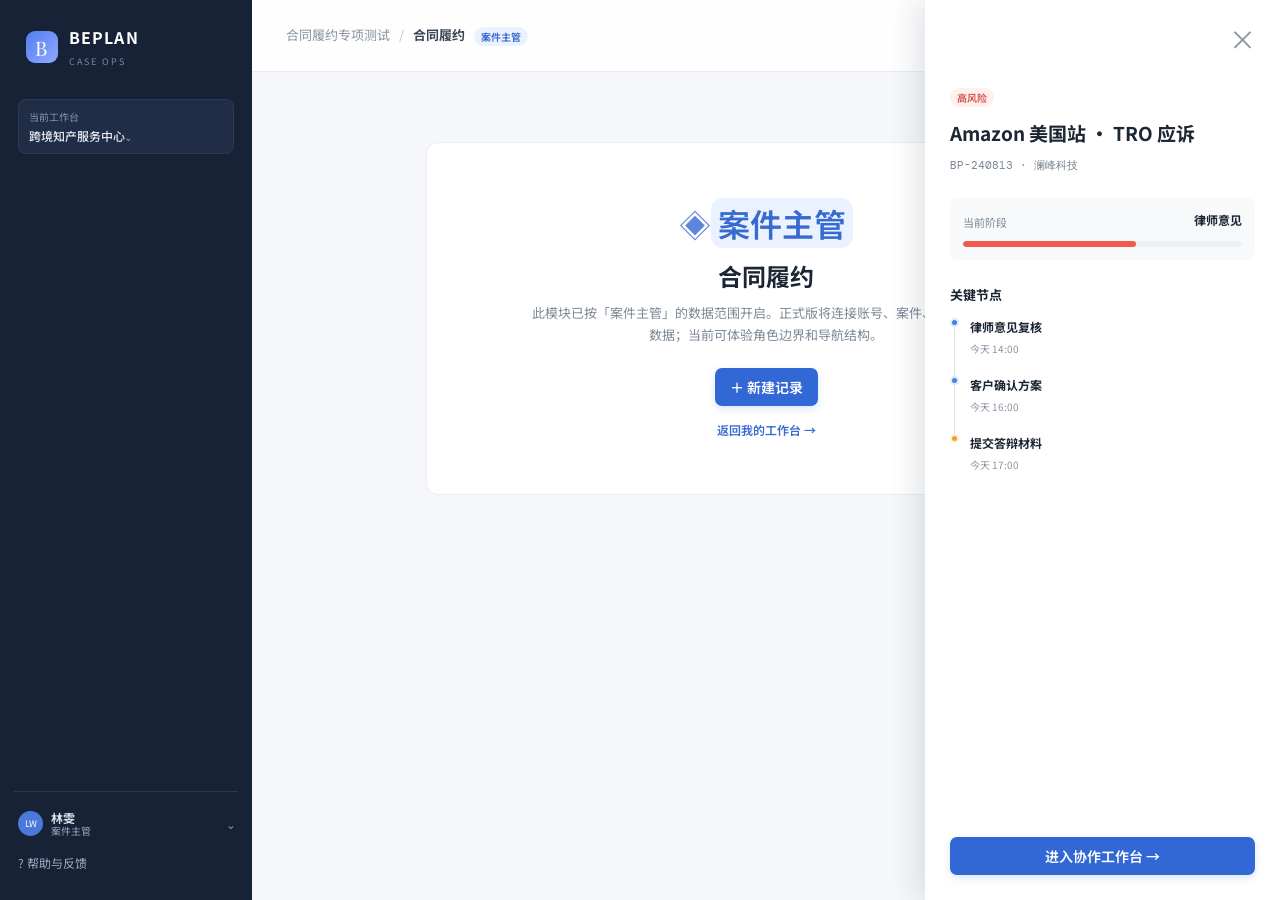
==== commit 5da2cf26: "Focus UAT on contract fulfillment workflow" ====
--- a/index.html
+++ b/index.html
@@ -1 +1 @@
-<!DOCTYPE html><html lang="zh-CN"><head><meta charSet="utf-8"/><meta name="viewport" content="width=device-width, initial-scale=1"/><link rel="stylesheet" href="/_next/static/chunks/0w8xdc9n1doo1.css" data-precedence="next"/><link rel="preload" as="script" fetchPriority="low" href="/_next/static/chunks/1rhpcudoavw23.js"/><script src="/_next/static/chunks/3nu3i17tsxunr.js" async=""></script><script src="/_next/static/chunks/3cb_oolruk96d.js" async=""></script><script src="/_next/static/chunks/turbopack-1dkpgguxfbub1.js" async=""></script><script src="/_next/static/chunks/3mqccfv_o27za.js" async="" crossorigin=""></script><script src="/_next/static/chunks/2gwlg-bxbylcs.js" async="" crossorigin=""></script><script src="/_next/static/chunks/01trlt_ldszmk.js" async="" crossorigin=""></script><title>Beplan · 跨境知产运营中台</title><meta name="description" content="跨境知识产权案件全流程监管与客户交付系统"/><script src="/_next/static/chunks/0cz1d0mv5g_q7.js" noModule=""></script></head><body><div hidden=""><!--$--><!--/$--></div><main><aside class="sidebar"><div class="brand"><div class="brand-mark">B</div><div><strong>BEPLAN</strong><small>CASE OPS</small></div></div><div class="workspace"><span>当前工作台</span><b>跨境知产服务中心⌄</b></div><nav><button class="active"><span class="nav-icon">⌂</span>总览</button><button class=""><span class="nav-icon">▣</span>案件中心</button><button class=""><span class="nav-icon">◉</span>客户管理</button><button class=""><span class="nav-icon">✓</span>待办中心</button><button class=""><span class="nav-icon">⌘</span>任务与 SLA<em>7</em></button><button class=""><span class="nav-icon">◇</span>审批中心</button><button class=""><span class="nav-icon">▤</span>规则中心</button><button class=""><span class="nav-icon">⚙</span>协作网络</button><button class=""><span class="nav-icon"></span>财务与保险</button><button class=""><span class="nav-icon"></span>知识库</button><button class=""><span class="nav-icon"></span>权限中心</button></nav><div class="side-bottom role-area"><button><span class="avatar blue">LW</span><span class="role-user"><b>林雯</b><small>案件主管</small></span><span>⌄</span></button><button class="help">? 帮助与反馈</button></div></aside><section class="content"><header class="topbar"><div class="crumb"><span>工作台</span><i>/</i><b>总览</b><span class="badge blue">案件主管</span></div><div class="top-actions"><button class="auth-control "><span class="auth-dot"></span>登录真实工作台</button><button class="search">⌕ 搜索案件、客户或专利… <kbd>⌘ K</kbd></button><button class="icon-btn" aria-label="打开通知中心">◌</button><button class="create">＋ 新建案件</button></div></header><section class="hero"><div><p>星期二，8 月 6 日</p><h1>早上好，林雯 <span>✦</span></h1><h2>把风险留在今天，把结果交给客户。</h2></div><div class="hero-meta"><div><small>本月案件成功率</small><b>91.6%</b><span>↑ 4.2%</span></div><div class="portrait">◔</div></div></section><section class="metrics"><div class="metric blue"><p>进行中案件<span>↗</span></p><b>48</b><small>本周新增 12</small></div><div class="metric orange"><p>今日待处理<span>↗</span></p><b>16</b><small>含 3 项紧急任务</small></div><div class="metric red"><p>SLA 风险预警<span>!</span></p><b>7</b><small>2 项已逾期</small></div><div class="metric green"><p>本月回款<span>↗</span></p><b>¥ 286,400</b><small>目标完成 68%</small></div></section><section class="grid-main"><div class="panel risk-panel"><div class="panel-heading"><div><h3>风险与时效预警 <span class="badge red">7</span></h3><p>需要优先关注的案件与节点</p></div><button class="link">查看全部 →</button></div><div class="alert-list"><div class="alert"><span class="alert-dot 紧急"></span><div><span class="badge red">紧急</span><p>BP-240813 距法院答辩截止仅剩 8 小时</p></div><button>立即处理<!-- --> →</button></div><div class="alert"><span class="alert-dot 逾期"></span><div><span class="badge orange">逾期</span><p>BP-240797 已超过律师首次响应 SLA 4 小时</p></div><button>催办律师<!-- --> →</button></div><div class="alert"><span class="alert-dot 关注"></span><div><span class="badge yellow">关注</span><p>澜峰科技 2 个 VIP 案件等待客户确认方案</p></div><button>查看案件<!-- --> →</button></div></div></div><div class="panel load-panel"><div class="panel-heading"><div><h3>团队负荷</h3><p>本周进行中的案件分布</p></div><button class="dots">•••</button></div><div class="load"><span class="person" style="background:#7656d9">林</span><b>林雨</b><div class="bar"><i style="width:100%;background:#7656d9"></i></div><strong>12</strong><small>件</small></div><div class="load"><span class="person" style="background:#4a90df">陈</span><b>陈诺</b><div class="bar"><i style="width:75%;background:#4a90df"></i></div><strong>9</strong><small>件</small></div><div class="load"><span class="person" style="background:#ee9c38">王</span><b>王泽</b><div class="bar"><i style="width:66.66666666666666%;background:#ee9c38"></i></div><strong>8</strong><small>件</small></div><div class="load"><span class="person" style="background:#4baa89">周</span><b>周敏</b><div class="bar"><i style="width:58.333333333333336%;background:#4baa89"></i></div><strong>7</strong><small>件</small></div><div class="capacity"><span>团队容量</span><b>36 / 48</b><div class="bar"><i></i></div></div></div></section><section class="panel cases-panel"><div class="panel-heading"><div><h3>优先案件</h3><p>按风险等级与截止时间排序</p></div><div class="filters"><button class="chosen">全部</button><button class="">高风险</button><button class="">中风险</button><button class="link">进入案件中心 →</button></div></div><div class="case-head"><span>案件编号 / 客户</span><span>案件类型</span><span>负责人</span><span>进度</span><span>截止时间</span></div><button class="case-row"><div><b>BP-240813</b><span>澜峰科技<!-- --> · <!-- -->美国 / Amazon</span></div><span>Amazon 美国站 · TRO 应诉</span><span class="owner"><i>林</i>林雨</span><span><i class="progress"><em style="width:62%;background:#ef5c4d"></em></i>律师意见</span><span><span class="badge red">今天 17:00</span></span></button><button class="case-row"><div><b>BP-240812</b><span>知行家居<!-- --> · <!-- -->欧盟 / Temu</span></div><span>Temu · 外观设计投诉</span><span class="owner"><i>陈</i>陈诺</span><span><i class="progress"><em style="width:38%;background:#e9a138"></em></i>材料补充</span><span><span class="badge orange">明天 10:00</span></span></button><button class="case-row"><div><b>BP-240809</b><span>北极星出海<!-- --> · <!-- -->美国 / 独立站</span></div><span>美国 FTO 上架风险分析</span><span class="owner"><i>王</i>王泽</span><span><i class="progress"><em style="width:74%;background:#e9a138"></em></i>权利比对</span><span><span class="badge orange">8月09日</span></span></button><button class="case-row"><div><b>BP-240806</b><span>柒月品牌<!-- --> · <!-- -->英国 / TikTok Shop</span></div><span>TikTok Shop · 品牌仿冒维权</span><span class="owner"><i>周</i>周敏</span><span><i class="progress"><em style="width:86%;background:#3d9b79"></em></i>平台申诉</span><span><span class="badge green">8月12日</span></span></button></section><section class="bottom-grid"><div class="panel schedule"><div class="panel-heading"><div><h3>今日待办</h3><p>8 月 6 日 · 星期二</p></div><button class="link">我的日程 →</button></div><div class="task"><time>09:30</time><span class="task-line urgent"></span><div><b>复核 TRO 初步法律意见</b><small>BP-240813<!-- --> · <!-- -->林雨</small></div><span class="badge red">紧急</span></div><div class="task"><time>11:00</time><span class="task-line "></span><div><b>联系客户补充设计源文件</b><small>BP-240812<!-- --> · <!-- -->陈诺</small></div><span class="badge neutral">今日</span></div><div class="task"><time>14:00</time><span class="task-line "></span><div><b>上传英国站下架回执</b><small>BP-240806<!-- --> · <!-- -->周敏</small></div><span class="badge neutral">今日</span></div><div class="task"><time>16:30</time><span class="task-line "></span><div><b>确认 FTO 风险结论</b><small>BP-240809<!-- --> · <!-- -->王泽</small></div><span class="badge neutral">今日</span></div></div><div class="panel client-card"><div class="panel-heading"><div><h3>客户动态</h3><p>重点客户近 7 天状态</p></div><button class="dots">•••</button></div><div class="client-name"><span class="logo-mini">LF</span><div><b>澜峰科技</b><small>VIP · 年度服务客户</small></div><span class="badge purple">2 个待确认</span></div><div class="client-nums"><div><b>6</b><small>进行中</small></div><div><b>¥ 128k</b><small>本年回款</small></div><div><b>98%</b><small>满意度</small></div></div><button class="portal-btn">查看客户档案 →</button></div></section></section><aside class="drawer"><button class="close">×</button><span class="badge red">高风险</span><h2>Amazon 美国站 · TRO 应诉</h2><p class="drawer-id">BP-240813<!-- --> · <!-- -->澜峰科技</p><div class="drawer-progress"><span>当前阶段</span><b>律师意见</b><div class="bar"><i style="width:62%;background:#ef5c4d"></i></div></div><div class="timeline"><h4>关键节点</h4><p><i></i><b>律师意见复核</b><small>今天 14:00</small></p><p><i></i><b>客户确认方案</b><small>今天 16:00</small></p><p class="pending"><i></i><b>提交答辩材料</b><small>今天 17:00</small></p></div><button class="primary">进入协作工作台 →</button></aside></main><!--$--><!--/$--><script src="/_next/static/chunks/1rhpcudoavw23.js" id="_R_" async=""></script><script>(self.__next_f=self.__next_f||[]).push([0])</script><script>self.__next_f.push([1,"1:\"$Sreact.fragment\"\n2:I[52103,[\"/_next/static/chunks/3mqccfv_o27za.js\"],\"default\"]\n3:I[96019,[\"/_next/static/chunks/3mqccfv_o27za.js\"],\"default\"]\n4:I[10025,[\"/_next/static/chunks/3mqccfv_o27za.js\"],\"ClientPageRoot\"]\n5:I[29615,[\"/_next/static/chunks/3mqccfv_o27za.js\",\"/_next/static/chunks/2gwlg-bxbylcs.js\",\"/_next/static/chunks/01trlt_ldszmk.js\"],\"default\"]\n8:I[71380,[\"/_next/static/chunks/3mqccfv_o27za.js\"],\"OutletBoundary\"]\n9:\"$Sreact.suspense\"\nb:I[71380,[\"/_next/static/chunks/3mqccfv_o27za.js\"],\"ViewportBoundary\"]\nd:I[71380,[\"/_next/static/chunks/3mqccfv_o27za.js\"],\"MetadataBoundary\"]\nf:I[76515,[\"/_next/static/chunks/3mqccfv_o27za.js\"],\"default\",1]\n:HL[\"/_next/static/chunks/0w8xdc9n1doo1.css\",\"style\"]\n0:{\"P\":null,\"c\":[\"\",\"\"],\"q\":\"\",\"i\":false,\"f\":[[[\"\",{\"children\":[\"__PAGE__\",{},\"$undefined\",\"$undefined\",4608]},\"$undefined\",\"$undefined\",4624],[[\"$\",\"$1\",\"c\",{\"children\":[[[\"$\",\"link\",\"0\",{\"rel\":\"stylesheet\",\"href\":\"/_next/static/chunks/0w8xdc9n1doo1.css\",\"precedence\":\"next\",\"crossOrigin\":\"$undefined\",\"nonce\":\"$undefined\"}],[\"$\",\"script\",\"script-0\",{\"src\":\"/_next/static/chunks/3mqccfv_o27za.js\",\"async\":true,\"nonce\":\"$undefined\"}]],[\"$\",\"html\",null,{\"lang\":\"zh-CN\",\"children\":[\"$\",\"body\",null,{\"children\":[\"$\",\"$L2\",null,{\"parallelRouterKey\":\"children\",\"error\":\"$undefined\",\"errorStyles\":\"$undefined\",\"errorScripts\":\"$undefined\",\"template\":[\"$\",\"$L3\",null,{}],\"templateStyles\":\"$undefined\",\"templateScripts\":\"$undefined\",\"notFound\":[[[\"$\",\"title\",null,{\"children\":\"404: This page could not be found.\"}],[\"$\",\"div\",null,{\"style\":{\"fontFamily\":\"system-ui,\\\"Segoe UI\\\",Roboto,Helvetica,Arial,sans-serif,\\\"Apple Color Emoji\\\",\\\"Segoe UI Emoji\\\"\",\"height\":\"100vh\",\"textAlign\":\"center\",\"display\":\"flex\",\"flexDirection\":\"column\",\"alignItems\":\"center\",\"justifyContent\":\"center\"},\"children\":[\"$\",\"div\",null,{\"children\":[[\"$\",\"style\",null,{\"dangerouslySetInnerHTML\":{\"__html\":\"body{color:#000;background:#fff;margin:0}.next-error-h1{border-right:1px solid rgba(0,0,0,.3)}@media (prefers-color-scheme:dark){body{color:#fff;background:#000}.next-error-h1{border-right:1px solid rgba(255,255,255,.3)}}\"}}],[\"$\",\"h1\",null,{\"className\":\"next-error-h1\",\"style\":{\"display\":\"inline-block\",\"margin\":\"0 20px 0 0\",\"padding\":\"0 23px 0 0\",\"fontSize\":24,\"fontWeight\":500,\"verticalAlign\":\"top\",\"lineHeight\":\"49px\"},\"children\":404}],[\"$\",\"div\",null,{\"style\":{\"display\":\"inline-block\"},\"children\":[\"$\",\"h2\",null,{\"style\":{\"fontSize\":14,\"fontWeight\":400,\"lineHeight\":\"49px\",\"margin\":0},\"children\":\"This page could not be found.\"}]}]]}]}]],[]],\"forbidden\":\"$undefined\",\"unauthorized\":\"$undefined\"}]}]}]]}],{\"children\":[[\"$\",\"$1\",\"c\",{\"children\":[[\"$\",\"$L4\",null,{\"Component\":\"$5\",\"serverProvidedParams\":{\"searchParams\":{},\"params\":{},\"promises\":[\"$@6\",\"$@7\"]}}],[[\"$\",\"script\",\"script-0\",{\"src\":\"/_next/static/chunks/2gwlg-bxbylcs.js\",\"async\":true,\"nonce\":\"$undefined\"}],[\"$\",\"script\",\"script-1\",{\"src\":\"/_next/static/chunks/01trlt_ldszmk.js\",\"async\":true,\"nonce\":\"$undefined\"}]],[\"$\",\"$L8\",null,{\"children\":[\"$\",\"$9\",null,{\"name\":\"Next.MetadataOutlet\",\"children\":\"$@a\"}]}]]}],{},null,false,null]},null,false,null],[\"$\",\"$1\",\"h\",{\"children\":[null,[\"$\",\"$Lb\",null,{\"children\":\"$Lc\"}],[\"$\",\"div\",null,{\"hidden\":true,\"children\":[\"$\",\"$Ld\",null,{\"children\":[\"$\",\"$9\",null,{\"name\":\"Next.Metadata\",\"children\":\"$Le\"}]}]}],null]}],false]],\"m\":\"$undefined\",\"G\":[\"$f\",[[\"$\",\"link\",\"0\",{\"rel\":\"stylesheet\",\"href\":\"/_next/static/chunks/0w8xdc9n1doo1.css\",\"precedence\":\"next\",\"crossOrigin\":\"$undefined\",\"nonce\":\"$undefined\"}]]],\"S\":true,\"h\":null,\"r\":\"$undefined\",\"s\":\"$undefined\",\"a\":\"$undefined\",\"l\":\"$undefined\",\"p\":\"$undefined\",\"d\":\"$undefined\",\"b\":\"8nwBwk2eLDXZnOd784jEc\"}\n6:{}\n7:\"$0:f:0:1:1:children:0:props:children:0:props:serverProvidedParams:params\"\nc:[[\"$\",\"meta\",\"0\",{\"charSet\":\"utf-8\"}],[\"$\",\"meta\",\"1\",{\"name\":\"viewport\",\"content\":\"width=device-width, initial-scale=1\"}]]\na:null\ne:[[\"$\",\"title\",\"0\",{\"children\":\"Beplan · 跨境知产运营中台\"}],[\"$\",\"meta\",\"1\",{\"name\":\"description\",\"content\":\"跨境知识产权案件全流程监管与客户交付系统\"}]]\n"])</script></body></html>+<!DOCTYPE html><html lang="zh-CN"><head><meta charSet="utf-8"/><meta name="viewport" content="width=device-width, initial-scale=1"/><link rel="stylesheet" href="/_next/static/chunks/3mjqltfaamoon.css" data-precedence="next"/><link rel="preload" as="script" fetchPriority="low" href="/_next/static/chunks/1rhpcudoavw23.js"/><script src="/_next/static/chunks/3nu3i17tsxunr.js" async=""></script><script src="/_next/static/chunks/3cb_oolruk96d.js" async=""></script><script src="/_next/static/chunks/turbopack-1dkpgguxfbub1.js" async=""></script><script src="/_next/static/chunks/3mqccfv_o27za.js" async="" crossorigin=""></script><script src="/_next/static/chunks/2gwlg-bxbylcs.js" async="" crossorigin=""></script><script src="/_next/static/chunks/1huc3pvym6us2.js" async="" crossorigin=""></script><title>Beplan · 跨境知产运营中台</title><meta name="description" content="跨境知识产权案件全流程监管与客户交付系统"/><script src="/_next/static/chunks/0cz1d0mv5g_q7.js" noModule=""></script></head><body><div hidden=""><!--$--><!--/$--></div><main><aside class="sidebar"><div class="brand"><div class="brand-mark">B</div><div><strong>BEPLAN</strong><small>CASE OPS</small></div></div><div class="workspace"><span>当前工作台</span><b>跨境知产服务中心⌄</b></div><nav></nav><div class="side-bottom role-area"><button><span class="avatar blue">LW</span><span class="role-user"><b>林雯</b><small>案件主管</small></span><span>⌄</span></button><button class="help">? 帮助与反馈</button></div></aside><section class="content"><header class="topbar"><div class="crumb"><span>合同履约专项测试</span><i>/</i><b>合同履约</b><span class="badge blue">案件主管</span></div><div class="top-actions"><button class="auth-control "><span class="auth-dot"></span>登录真实工作台</button></div></header><section class="empty-module"><span>◈</span><span class="badge blue">案件主管</span><h1>合同履约</h1><p>此模块已按「<!-- -->案件主管<!-- -->」的数据范围开启。正式版将连接账号、案件、材料与审批数据；当前可体验角色边界和导航结构。</p><button class="create">＋ <!-- -->新建记录</button><button class="link">返回我的工作台 →</button></section></section><aside class="drawer"><button class="close">×</button><span class="badge red">高风险</span><h2>Amazon 美国站 · TRO 应诉</h2><p class="drawer-id">BP-240813<!-- --> · <!-- -->澜峰科技</p><div class="drawer-progress"><span>当前阶段</span><b>律师意见</b><div class="bar"><i style="width:62%;background:#ef5c4d"></i></div></div><div class="timeline"><h4>关键节点</h4><p><i></i><b>律师意见复核</b><small>今天 14:00</small></p><p><i></i><b>客户确认方案</b><small>今天 16:00</small></p><p class="pending"><i></i><b>提交答辩材料</b><small>今天 17:00</small></p></div><button class="primary">进入协作工作台 →</button></aside></main><!--$--><!--/$--><script src="/_next/static/chunks/1rhpcudoavw23.js" id="_R_" async=""></script><script>(self.__next_f=self.__next_f||[]).push([0])</script><script>self.__next_f.push([1,"1:\"$Sreact.fragment\"\n2:I[52103,[\"/_next/static/chunks/3mqccfv_o27za.js\"],\"default\"]\n3:I[96019,[\"/_next/static/chunks/3mqccfv_o27za.js\"],\"default\"]\n4:I[10025,[\"/_next/static/chunks/3mqccfv_o27za.js\"],\"ClientPageRoot\"]\n5:I[29615,[\"/_next/static/chunks/3mqccfv_o27za.js\",\"/_next/static/chunks/2gwlg-bxbylcs.js\",\"/_next/static/chunks/1huc3pvym6us2.js\"],\"default\"]\n8:I[71380,[\"/_next/static/chunks/3mqccfv_o27za.js\"],\"OutletBoundary\"]\n9:\"$Sreact.suspense\"\nb:I[71380,[\"/_next/static/chunks/3mqccfv_o27za.js\"],\"ViewportBoundary\"]\nd:I[71380,[\"/_next/static/chunks/3mqccfv_o27za.js\"],\"MetadataBoundary\"]\nf:I[76515,[\"/_next/static/chunks/3mqccfv_o27za.js\"],\"default\",1]\n:HL[\"/_next/static/chunks/3mjqltfaamoon.css\",\"style\"]\n0:{\"P\":null,\"c\":[\"\",\"\"],\"q\":\"\",\"i\":false,\"f\":[[[\"\",{\"children\":[\"__PAGE__\",{},\"$undefined\",\"$undefined\",4608]},\"$undefined\",\"$undefined\",4624],[[\"$\",\"$1\",\"c\",{\"children\":[[[\"$\",\"link\",\"0\",{\"rel\":\"stylesheet\",\"href\":\"/_next/static/chunks/3mjqltfaamoon.css\",\"precedence\":\"next\",\"crossOrigin\":\"$undefined\",\"nonce\":\"$undefined\"}],[\"$\",\"script\",\"script-0\",{\"src\":\"/_next/static/chunks/3mqccfv_o27za.js\",\"async\":true,\"nonce\":\"$undefined\"}]],[\"$\",\"html\",null,{\"lang\":\"zh-CN\",\"children\":[\"$\",\"body\",null,{\"children\":[\"$\",\"$L2\",null,{\"parallelRouterKey\":\"children\",\"error\":\"$undefined\",\"errorStyles\":\"$undefined\",\"errorScripts\":\"$undefined\",\"template\":[\"$\",\"$L3\",null,{}],\"templateStyles\":\"$undefined\",\"templateScripts\":\"$undefined\",\"notFound\":[[[\"$\",\"title\",null,{\"children\":\"404: This page could not be found.\"}],[\"$\",\"div\",null,{\"style\":{\"fontFamily\":\"system-ui,\\\"Segoe UI\\\",Roboto,Helvetica,Arial,sans-serif,\\\"Apple Color Emoji\\\",\\\"Segoe UI Emoji\\\"\",\"height\":\"100vh\",\"textAlign\":\"center\",\"display\":\"flex\",\"flexDirection\":\"column\",\"alignItems\":\"center\",\"justifyContent\":\"center\"},\"children\":[\"$\",\"div\",null,{\"children\":[[\"$\",\"style\",null,{\"dangerouslySetInnerHTML\":{\"__html\":\"body{color:#000;background:#fff;margin:0}.next-error-h1{border-right:1px solid rgba(0,0,0,.3)}@media (prefers-color-scheme:dark){body{color:#fff;background:#000}.next-error-h1{border-right:1px solid rgba(255,255,255,.3)}}\"}}],[\"$\",\"h1\",null,{\"className\":\"next-error-h1\",\"style\":{\"display\":\"inline-block\",\"margin\":\"0 20px 0 0\",\"padding\":\"0 23px 0 0\",\"fontSize\":24,\"fontWeight\":500,\"verticalAlign\":\"top\",\"lineHeight\":\"49px\"},\"children\":404}],[\"$\",\"div\",null,{\"style\":{\"display\":\"inline-block\"},\"children\":[\"$\",\"h2\",null,{\"style\":{\"fontSize\":14,\"fontWeight\":400,\"lineHeight\":\"49px\",\"margin\":0},\"children\":\"This page could not be found.\"}]}]]}]}]],[]],\"forbidden\":\"$undefined\",\"unauthorized\":\"$undefined\"}]}]}]]}],{\"children\":[[\"$\",\"$1\",\"c\",{\"children\":[[\"$\",\"$L4\",null,{\"Component\":\"$5\",\"serverProvidedParams\":{\"searchParams\":{},\"params\":{},\"promises\":[\"$@6\",\"$@7\"]}}],[[\"$\",\"script\",\"script-0\",{\"src\":\"/_next/static/chunks/2gwlg-bxbylcs.js\",\"async\":true,\"nonce\":\"$undefined\"}],[\"$\",\"script\",\"script-1\",{\"src\":\"/_next/static/chunks/1huc3pvym6us2.js\",\"async\":true,\"nonce\":\"$undefined\"}]],[\"$\",\"$L8\",null,{\"children\":[\"$\",\"$9\",null,{\"name\":\"Next.MetadataOutlet\",\"children\":\"$@a\"}]}]]}],{},null,false,null]},null,false,null],[\"$\",\"$1\",\"h\",{\"children\":[null,[\"$\",\"$Lb\",null,{\"children\":\"$Lc\"}],[\"$\",\"div\",null,{\"hidden\":true,\"children\":[\"$\",\"$Ld\",null,{\"children\":[\"$\",\"$9\",null,{\"name\":\"Next.Metadata\",\"children\":\"$Le\"}]}]}],null]}],false]],\"m\":\"$undefined\",\"G\":[\"$f\",[[\"$\",\"link\",\"0\",{\"rel\":\"stylesheet\",\"href\":\"/_next/static/chunks/3mjqltfaamoon.css\",\"precedence\":\"next\",\"crossOrigin\":\"$undefined\",\"nonce\":\"$undefined\"}]]],\"S\":true,\"h\":null,\"r\":\"$undefined\",\"s\":\"$undefined\",\"a\":\"$undefined\",\"l\":\"$undefined\",\"p\":\"$undefined\",\"d\":\"$undefined\",\"b\":\"_4meGO3EDS1cEbEkQrFgt\"}\n6:{}\n7:\"$0:f:0:1:1:children:0:props:children:0:props:serverProvidedParams:params\"\nc:[[\"$\",\"meta\",\"0\",{\"charSet\":\"utf-8\"}],[\"$\",\"meta\",\"1\",{\"name\":\"viewport\",\"content\":\"width=device-width, initial-scale=1\"}]]\na:null\ne:[[\"$\",\"title\",\"0\",{\"children\":\"Beplan · 跨境知产运营中台\"}],[\"$\",\"meta\",\"1\",{\"name\":\"description\",\"content\":\"跨境知识产权案件全流程监管与客户交付系统\"}]]\n"])</script></body></html>
--- a/_next/static/chunks/3mjqltfaamoon.css
+++ b/_next/static/chunks/3mjqltfaamoon.css
@@ -0,0 +1,8 @@
+@import "https://fonts.googleapis.com/css2?family=DM+Mono&family=Noto+Sans+SC:wght@400;500;600;700&family=Playfair+Display:wght@600;700&display=swap";
+.contract-workflow-page{max-width:none;padding:26px 28px 60px}.contract-title{justify-content:space-between;align-items:flex-start;gap:24px;display:flex}.contract-title h1{margin:6px 0 7px}.contract-title p{max-width:850px}.contract-clock{color:#fff;background:#17243c;border-radius:10px;gap:3px;min-width:220px;padding:11px 14px;display:grid}.contract-clock span{letter-spacing:.12em;color:#aebbd0;font-size:9px}.contract-clock b{font-family:DM Mono;font-size:12px}.contract-toolbar{grid-template-columns:minmax(260px,1.4fr) minmax(170px,.7fr) minmax(230px,1fr) auto;align-items:center;gap:18px;margin-top:18px;padding:14px 17px;display:grid}.contract-toolbar label,.contract-progress,.contract-current{gap:5px;display:grid}.contract-toolbar label,.contract-toolbar span{color:#7d8999;font-size:10px}.contract-toolbar select{background:#fff;border:1px solid #dce3eb;border-radius:7px;padding:9px 10px;font-size:11px}.contract-progress b,.contract-current b{font-size:12px}.contract-progress i,.monitor-lanes i{background:#edf0f4;border-radius:5px;height:5px;display:block;overflow:hidden}.contract-progress em,.monitor-lanes em{background:#4c75d4;border-radius:5px;height:100%;display:block}.role-gap-warning{color:#755c22;background:#fff8e8;border:1px solid #efd99e;border-radius:9px;align-items:center;gap:9px;margin-top:12px;padding:11px 14px;font-size:11px;display:flex}.role-gap-warning small{color:#8b7648;margin-left:auto}.contract-tabs{border-bottom:1px solid #dfe5eb;gap:4px;margin:16px 0 10px;display:flex}.contract-tabs button{color:#748295;padding:9px 14px;font-size:11px;position:relative}.contract-tabs button.active{color:#315fbd;font-weight:700}.contract-tabs button.active:after{content:"";border-bottom:2px solid #315fbd;position:absolute;bottom:-1px;left:10px;right:10px}.swimlane-shell{border-radius:10px;overflow:auto}.swimlane-board{grid-template-columns:repeat(6,minmax(215px,1fr));min-width:1290px;display:grid;position:relative}.lane-header{z-index:3;border-bottom:2px solid #324252;border-right:1px solid #cbd5df;justify-content:space-between;align-items:center;height:56px;padding:10px 12px;display:flex;position:sticky;top:0}.lane-header b{font-size:13px}.lane-header span{background:#ffffffa8;border-radius:10px;padding:3px 6px;font-size:9px}.lane-header.sales,.lane-cell.sales{background:#e5f6f8}.lane-header.review,.lane-cell.review{background:#e8f7f6}.lane-header.finance,.lane-cell.finance{background:#fff8db}.lane-header.allocator,.lane-cell.allocator{background:#fbe9f3}.lane-header.owner,.lane-cell.owner{background:#f9e8f2}.lane-header.specialist,.lane-cell.specialist{background:#fde4e3}.swimlane-row{background:#fff;border-bottom:1px solid #d7dfe7;grid-template-columns:repeat(6,minmax(215px,1fr));min-height:152px;padding-bottom:42px;display:grid;position:relative}.lane-cell{background-image:linear-gradient(90deg,#ffffffdb,#ffffffdb);border-right:1px solid #cbd5df;min-height:152px;padding:12px;background-color:#fff!important}.workflow-card{z-index:2;background:#fff;border:1px solid #cfd8e2;border-radius:9px;padding:11px;position:relative;box-shadow:0 3px 9px #22354b12}.workflow-card.done{background:#f6fcf9;border-color:#9fd1ba}.workflow-card.locked{color:#788596;box-shadow:none;background:#f6f7f9}.workflow-card.warning{border-color:#efb951}.workflow-card.overdue{background:#fff9f8;border-color:#e2675e}.workflow-card-top{align-items:center;gap:6px;display:flex}.workflow-card-top>span{color:#8490a0;font-family:DM Mono;font-size:9px}.workflow-card-top .mode,.step-state{border-radius:9px;padding:3px 5px;font-size:8px;font-style:normal}.mode.online{color:#3d69c3;background:#eaf1ff}.mode.system{color:#2c8260;background:#e7f7ee}.mode.offline{color:#d54d45;background:#ffeded;font-weight:700}.step-state{color:#718092;background:#eef1f4;margin-left:auto}.step-state.submitted,.step-state.completed{color:#287d59;background:#e5f6ed}.workflow-card h3{margin:9px 0 5px;font-size:12px;line-height:1.45}.workflow-card h3 strong{color:#e14e46;font-size:10px}.step-output,.step-timer,.step-assignee{color:#758396;margin:4px 0;font-size:9px;line-height:1.4}.step-timer.warning{color:#ae7416}.step-timer.overdue{color:#c84e48;font-weight:700}.step-lock,.step-waiting{color:#687789;background:#eef1f4;border-radius:6px;margin-top:8px;padding:7px;font-size:9px;line-height:1.5}.step-result{background:#eaf7f0;border-radius:6px;gap:3px;margin-top:8px;padding:7px;display:grid}.step-result b{color:#287d59;font-size:9px}.step-result span,.step-result small{color:#5f746b;white-space:pre-wrap;overflow-wrap:anywhere;font-size:9px}.step-composer{gap:6px;margin-top:9px;display:grid}.step-composer textarea{font:inherit;resize:vertical;border:1px solid #dbe2ea;border-radius:6px;padding:7px;font-size:9px}.file-picker{text-align:center;color:#466bbb;cursor:pointer;border:1px dashed #aebede;border-radius:6px;padding:7px;font-size:9px}.file-picker.required{background:#f4f7ff;font-weight:600}.file-picker input{display:none}.step-submit{padding:7px;font-size:9px}.undo-button{color:#c7514b;margin-top:7px;font-size:9px}.flow-handoff{z-index:2;white-space:nowrap;background:#f4f7fa;border:1px solid #d9e0e8;border-radius:16px;align-items:center;gap:8px;height:29px;padding:5px 12px;display:flex;position:absolute;bottom:6px;left:50%;transform:translate(-50%)}.flow-handoff:before{content:"↓";color:#466fc4;font-weight:700}.flow-handoff.cross:before{content:"→"}.flow-handoff span,.flow-handoff em{color:#8290a1;font-size:8px;font-style:normal}.flow-handoff b{color:#3d5f9e;font-size:9px}.contract-monitor-grid{grid-template-columns:minmax(370px,.75fr) minmax(520px,1.25fr);gap:14px;display:grid}.monitor-summary,.event-audit{overflow:hidden}.monitor-numbers{grid-template-columns:repeat(3,1fr);gap:9px;padding:0 18px 18px;display:grid}.monitor-numbers>div{background:#f5f7fa;border-radius:8px;gap:3px;padding:12px;display:grid}.monitor-numbers b{font-size:21px}.monitor-numbers span{color:#788698;font-size:9px}.monitor-lanes{border-top:1px solid #edf0f3;padding:9px 18px 17px}.monitor-lanes>div{grid-template-columns:90px 35px 1fr;align-items:center;gap:8px;padding:7px 0;display:grid}.monitor-lanes b{font-size:10px}.monitor-lanes span{color:#7d8999;font-size:9px}.event-audit{max-height:620px;overflow:auto}.event-row{border-top:1px solid #edf0f3;grid-template-columns:83px 1fr 145px;align-items:start;gap:12px;padding:12px 18px;display:grid}.event-row time,.event-row em{color:#8491a0;font-size:9px;font-style:normal}.event-row>div{grid-template-columns:1fr auto;gap:3px 8px;display:grid}.event-row b{font-size:10px}.event-row span{color:#4371c8;font-size:9px}.event-row small{color:#7b8797;white-space:pre-wrap;grid-column:1/-1;font-size:9px}.role-account-board{overflow:hidden}.role-account-grid{grid-template-columns:repeat(3,1fr);gap:11px;padding:0 18px 18px;display:grid}.role-account-grid article{border:1px solid #e0e6ec;border-top:4px solid #5a7cc5;border-radius:8px;gap:4px;padding:13px;display:grid}.role-account-grid article.review{border-top-color:#3c9e92}.role-account-grid article.finance{border-top-color:#ddb84f}.role-account-grid article.allocator,.role-account-grid article.owner{border-top-color:#c86e9d}.role-account-grid article.specialist{border-top-color:#df706a}.role-account-grid span{color:#728093;font-size:10px}.role-account-grid b{font-size:13px}.role-account-grid small{color:#526b95;font-size:9px}.role-account-grid p{color:#7e8998;margin:6px 0 0;font-size:9px;line-height:1.6}.owner-role-note{background:#eee9fb;border-radius:8px;gap:4px;margin:0 18px 18px;padding:12px;display:grid}.owner-role-note b{color:#7158a6;font-size:11px}.owner-role-note span{color:#6c6380;font-size:10px}@media (max-width:1100px){.contract-toolbar{grid-template-columns:1fr 1fr}.contract-monitor-grid{grid-template-columns:1fr}.role-account-grid{grid-template-columns:1fr 1fr}.role-gap-warning{flex-wrap:wrap;align-items:flex-start}.role-gap-warning small{width:100%}}@media (max-width:720px){.contract-workflow-page{padding:20px 14px 50px}.contract-title{display:grid}.contract-clock{min-width:0}.contract-toolbar,.role-account-grid{grid-template-columns:1fr}.event-row{grid-template-columns:72px 1fr}.event-row>em{display:none}}
+.lane-header.my-lane{box-shadow:inset 0 -4px #376bd1}.lane-header.my-lane span{color:#fff;background:#376bd1}.workflow-start-wait{color:#8a6b2c;text-align:center;background:#fff6df;border-radius:7px;padding:8px 10px;font-size:10px}.workflow-start-guide{border-radius:9px;align-items:center;gap:10px;margin-top:12px;padding:12px 15px;font-size:11px;display:flex}.workflow-start-guide.ready{color:#315f9f;background:#edf4ff;border:1px solid #bcd0f3}.workflow-start-guide.waiting{color:#667487;background:#f4f6f8;border:1px solid #e0e5eb}.workflow-start-guide span{font-size:10px}
+.test-identity-switcher{background:#fff7df;border:1px solid #e7b34e;border-radius:8px;align-items:center;gap:7px;padding:5px 7px;display:flex}.test-identity-switcher>span{letter-spacing:.08em;color:#a26700;font-size:8px;font-weight:800}.test-identity-switcher select{color:#674400;background:0 0;border:0;outline:none;max-width:130px;font-size:10px;font-weight:700}.test-identity-switcher em{color:#c65049;font-size:8px;font-style:normal}.test-mode-banner{z-index:35;color:#fff;text-align:center;background:#a96c00;padding:5px;font-size:10px;font-weight:700;position:fixed;bottom:0;left:205px;right:0;box-shadow:0 -2px 8px #5c3b0026}.test-mode-banner b{margin:0 5px}.test-mode-banner span{opacity:.82}@media (max-width:760px){.test-identity-switcher>span{display:none}.test-mode-banner{left:0}}
+.enhanced-step-panel{background:#f8fbff;border:1px solid #cbd8ea;border-radius:10px;gap:10px;margin-top:10px;padding:11px;display:grid}.enhanced-head{justify-content:space-between;align-items:flex-start;gap:12px;display:flex}.enhanced-head>div{gap:3px;display:grid}.enhanced-head b{color:#17263d;font-size:13px}.enhanced-head span{color:#65758d;font-size:11px;line-height:1.45}.enhanced-head a,.enhanced-head em{color:#326ad7;white-space:nowrap;font-size:11px}.inline-form-error{color:#b83a32;background:#fff0ef;border-radius:7px;padding:8px 10px;font-size:11px}.intake-grid{grid-template-columns:repeat(3,minmax(0,1fr));gap:8px;display:grid}.intake-grid label,.block-field{color:#43536a;gap:4px;font-size:10px;display:grid}.intake-grid label.wide{grid-column:1/-1}.intake-grid input,.block-field textarea,.enhanced-step-panel>textarea{box-sizing:border-box;color:#17263d;width:100%;font:inherit;background:#fff;border:1px solid #cbd6e6;border-radius:6px;padding:7px}.intake-grid.company{border-top:1px dashed #cbd8ea;padding-top:9px}.project-editor{gap:5px;display:grid}.project-row{grid-template-columns:28px minmax(150px,1fr) 95px 44px;align-items:center;gap:5px;display:grid}.project-row.header{color:#718097;font-size:9px}.project-row input{border:1px solid #cbd6e6;border-radius:6px;min-width:0;padding:7px}.project-row button,.add-row{color:#547098;background:0 0;border:0;font-size:10px}.project-total{justify-content:flex-end;align-items:center;gap:16px;font-size:11px;display:flex}.project-total label{align-items:center;gap:6px;display:flex}.project-total input{border:1px solid #cbd6e6;border-radius:6px;width:95px;padding:7px}.enhanced-primary{width:100%;padding:9px!important}.read-only-message{color:#66758b;background:#eef2f7;border-radius:7px;padding:9px;font-size:11px}.document-versions,.assignment-history,.batch-history{border-top:1px solid #d9e3ef;gap:6px;padding-top:8px;display:grid}.document-versions>div{grid-template-columns:minmax(120px,1fr) auto auto auto;align-items:center;gap:7px;font-size:10px;display:grid}.document-versions small{color:#75839a}.document-versions button,.batch-history button{color:#326ad7;background:0 0;border:0;font-size:10px}.review-dialog{z-index:120;background:#111f347a;place-items:center;padding:20px;display:grid;position:fixed;inset:0}.review-card{background:#fff;border-radius:14px;gap:13px;width:min(520px,100vw - 40px);padding:22px;display:grid;box-shadow:0 20px 60px #101e3240}.review-card h3{color:#17263d;margin:0}.review-card p,.review-card li{color:#53637a;font-size:12px;line-height:1.6}.review-card ol{margin:0;padding-left:20px}.review-summary{flex-wrap:wrap;gap:8px;display:flex}.review-summary span{background:#f1f5fb;border-radius:6px;padding:6px 9px;font-size:11px}.confirm-check{color:#263b58;gap:7px;font-size:11px;display:flex}.dialog-actions{justify-content:flex-end;gap:8px;display:flex}.dialog-actions button{background:#fff;border:1px solid #cbd6e5;border-radius:7px;padding:9px 14px}.dialog-actions .primary{color:#fff;background:#346ee2;border-color:#346ee2}.specialist-picker{grid-template-columns:repeat(2,minmax(0,1fr));gap:6px;display:grid}.specialist-picker label{background:#fff;border:1px solid #d4deeb;border-radius:7px;gap:7px;padding:8px;display:flex}.specialist-picker span{display:grid}.specialist-picker small{color:#76849a;font-size:9px}.assignment-history span{background:#fff;border-radius:6px;padding:6px;font-size:10px}.batch-history>div{background:#fff;border-radius:7px;grid-template-columns:55px minmax(100px,1fr) auto auto;align-items:center;gap:7px;padding:7px;font-size:10px;display:grid}.batch-history small{color:#75839a}.case-archive{padding:18px}.archive-upload{cursor:pointer;color:#fff;background:#346ee2;border-radius:7px;padding:8px 12px;font-size:11px}.archive-upload input{display:none}.archive-filters{flex-wrap:wrap;gap:6px;margin:12px 0;display:flex}.archive-filters button{color:#65758d;background:#fff;border:1px solid #d5dfec;border-radius:20px;padding:6px 10px}.archive-filters button.active{color:#245bc7;background:#eaf1ff;border-color:#7fa5ef}.archive-grid{grid-template-columns:repeat(3,minmax(0,1fr));gap:10px;display:grid}.archive-grid article{background:#fff;border:1px solid #dce4ef;border-radius:10px;gap:6px;padding:12px;display:grid}.archive-grid article>span{color:#4e72b8;font-size:10px}.archive-grid b{color:#1a2a42}.archive-grid small,.archive-grid time{color:#75839a;font-size:10px}.archive-grid article button{color:#2c63cc;background:#edf3ff;border:0;border-radius:6px;padding:7px}@media (max-width:1100px){.intake-grid{grid-template-columns:1fr}.intake-grid label.wide{grid-column:auto}.archive-grid{grid-template-columns:repeat(2,1fr)}.specialist-picker{grid-template-columns:1fr}}
+.contract-intake-panel{z-index:8;width:1010px;max-width:calc(100vw - 335px);position:relative;box-shadow:0 10px 28px #1f3a5e1f}.contract-intake-panel.is-archived{z-index:auto;width:auto;max-width:none;box-shadow:none;background:#f6fbf8;border-color:#b9ddc9}.enhanced-step-panel.assignment-panel{width:auto;max-width:100%;box-shadow:none;position:relative}.enhanced-step-panel:has(.batch-history){z-index:8;width:620px;position:relative;box-shadow:0 10px 28px #1f3a5e1f}.enhanced-step-panel:has(.batch-history) .batch-history{max-height:210px;overflow:auto}.enhanced-step-panel:has(.batch-history):has(.file-picker.required){transform:translate(-410px)}.non-lane-role-note{color:#315f50;background:#eef9f4;border:1px solid #b9d2c7;border-radius:9px;align-items:center;gap:10px;margin-top:12px;padding:10px 14px;display:flex}.non-lane-role-note b{white-space:nowrap;font-size:11px}.non-lane-role-note span{color:#5b746b;font-size:10px;line-height:1.5}@media (max-width:1300px){.contract-intake-panel:not(.is-archived){width:900px}.enhanced-step-panel:has(.batch-history){width:540px}.enhanced-step-panel:has(.batch-history):has(.file-picker.required){transform:translate(-325px)}}
+.contract-intake-panel.is-archived .enhanced-head{padding-bottom:2px}.contract-intake-panel.is-archived .document-versions{border-top:0;padding-top:0}.archive-status-strip,.assignment-status{border-radius:7px;background:#e7f7ee!important;border:0!important;grid-template-columns:1fr!important;gap:2px!important;padding:7px 8px!important;display:grid!important}.archive-status-strip span,.assignment-status b{color:#237553;font-weight:700}.document-version-row{background:#fff;border:1px solid #d6e5dc;border-radius:8px;padding:8px;grid-template-columns:1fr!important;align-items:stretch!important;gap:5px!important;display:grid!important}.document-version-row>span{overflow-wrap:anywhere;gap:6px;min-width:0;display:flex}.document-version-row>span>b{color:#25805c}.document-actions{gap:6px;display:flex}.document-actions button{flex:1;background:#f5f9ff!important;border:1px solid #cbdced!important;border-radius:6px!important;padding:6px!important}.assignment-panel{background:#f8fbff}.assignment-panel.is-complete{background:#f6fbf8;border-color:#b9ddc9}.assignment-flow-tip{color:#49627f;background:#edf4ff;border-radius:7px;gap:3px;padding:8px;font-size:10px;display:grid}.assignment-flow-tip b{color:#265fc8}.assignment-panel .specialist-picker{grid-template-columns:1fr}.assignment-history>span{align-items:center;gap:7px;display:flex}.assignment-history>span>b{color:#286f55;background:#e5f5ec;border-radius:10px;padding:2px 6px;font-size:9px}.assignment-status small{color:#607a70}.case-close-button{color:#8a5a00;cursor:pointer;background:#fff7e6;border:1px solid #d59a32;border-radius:8px;width:100%;margin-top:10px;padding:10px 14px;font-weight:700}.case-close-button:hover{background:#ffefc7}
+.foundation-page{padding:30px 34px 50px}.foundation-tabs{border-bottom:1px solid #e3e8ee;gap:5px;margin:20px 0 12px;display:flex}.foundation-tabs button{color:#83909e;padding:9px 13px;font-size:12px;position:relative}.foundation-tabs .finance-on{color:#376bd1;font-weight:600}.foundation-tabs .finance-on:after{content:"";border-bottom:2px solid #376bd1;position:absolute;bottom:-1px;left:10px;right:10px}.template-layout{grid-template-columns:300px 1fr;gap:14px;display:grid}.template-list{padding:10px}.template-list button{text-align:left;border-radius:7px;flex-direction:column;gap:5px;width:100%;padding:12px 10px;display:flex;position:relative}.template-list button:hover,.template-list .selected-template{background:#edf3ff}.template-list b{font-size:12px}.template-list small{color:#8994a1;font-size:10px}.template-list span:last-child{font-size:9px;position:absolute;bottom:10px;right:9px}.engine-on{color:#358462}.engine-off{color:#a0a8b2}.template-detail{padding-bottom:18px}.template-heading{justify-content:space-between;padding:18px 19px 12px;display:flex}.template-heading h2{margin:8px 0 2px;font-size:20px}.template-heading p{color:#8994a1;margin:0;font-size:10px}.engine-note{background:#f4f7fb;border-radius:7px;flex-direction:column;gap:3px;margin:0 19px;padding:10px;display:flex}.engine-note b{font-size:11px}.engine-note span{color:#718092;font-size:10px}.template-flow{align-items:flex-start;gap:8px;padding:21px 19px;display:flex;overflow:auto}.template-flow>div{flex-direction:column;gap:4px;min-width:85px;display:flex;position:relative}.template-flow i{color:#3e72d1;background:#e8efff;border-radius:50%;place-items:center;width:21px;height:21px;font-size:10px;font-style:normal;display:grid}.template-flow b{font-size:11px}.template-flow small{color:#8793a1;font-size:9px}.template-flow span{color:#9da8b5;position:absolute;top:4px;right:-10px}.rule-block{padding:0 19px}.rule-block h3{margin:0 0 7px;font-size:12px}.rule-block p{color:#637183;margin:8px 0;font-size:11px}.rule-block i{color:#358462;font-style:normal}.deadline-engine{max-width:800px}.deadline-rule{border-top:1px solid #edf0f3;justify-content:space-between;align-items:center;padding:13px 19px;display:flex}.deadline-rule b,.deadline-rule small{display:block}.deadline-rule b{font-size:12px}.deadline-rule small{color:#8994a1;margin-top:2px;font-size:10px}.rule-switch{background:#d6dce4;border-radius:12px;width:32px;height:18px;padding:2px}.rule-switch i{background:#fff;border-radius:50%;width:14px;height:14px;transition:all .2s;display:block}.rule-switch.enabled{background:#4a7dda}.rule-switch.enabled i{transform:translate(14px)}.escalation-line{background:#fff7e4;border-radius:7px;justify-content:space-between;align-items:center;gap:7px;margin:16px 19px 18px;padding:12px;display:flex}.escalation-line span{color:#876c38;font-size:10px}.escalation-line i{color:#c17d20;font-size:10px;font-style:normal}.graph-layout{grid-template-columns:1.4fr .7fr;gap:14px;display:grid}.graph-canvas{min-height:440px;padding:18px}.graph-title h3,.graph-insight h3{margin:0 0 4px;font-size:13px}.graph-title p{color:#8994a1;margin:0;font-size:10px}.graph-map{background:radial-gradient(#dce4ef 1px,#0000 1px) 0 0/12px 12px;border-radius:8px;height:350px;margin-top:15px;position:relative;overflow:hidden}.graph-node{z-index:2;background:#fff;border:1px solid #dfe6ed;border-radius:6px;flex-direction:column;padding:7px 9px;display:flex;position:absolute;box-shadow:0 2px 6px #22303d12}.graph-node small{color:#8692a0;font-size:8px}.graph-node b{font-size:10px}.graph-node.case{color:#fff;background:#315fbd}.graph-node.case small{color:#cad9fd}.graph-node.n0{top:42%;left:42%}.graph-node.n1{top:12%;left:8%}.graph-node.n2{top:10%;left:73%}.graph-node.n3{top:72%;left:6%}.graph-node.n4{top:70%;left:77%}.graph-node.n5{top:7%;left:39%}.graph-node.n6{top:42%;left:76%}.graph-node.n7{top:42%;left:12%}.graph-node.n8{top:78%;left:39%}.graph-link{transform-origin:0;z-index:1;border-top:1px dashed #91a9d1;width:180px;position:absolute;top:49%;left:49%}.graph-link.l1{transform:rotate(-145deg)}.graph-link.l2{transform:rotate(-30deg)}.graph-link.l3{transform:rotate(45deg)}.graph-link.l4{transform:rotate(145deg)}.graph-insight{padding:18px}.graph-insight p{color:#657487;font-size:11px;line-height:1.7}.graph-footer{color:#3a73d4;background:#edf3ff;border-radius:6px;margin-top:18px;padding:9px;font-size:10px}@media (max-width:960px){.template-layout,.graph-layout{grid-template-columns:1fr}.graph-canvas{min-height:380px}}@media (max-width:760px){.foundation-page{padding:22px 17px}.escalation-line{flex-wrap:wrap}.graph-map{transform-origin:0 0;width:119%;transform:scale(.84)}}.notification-panel{z-index:40;background:#fff;border:1px solid #e2e7ed;border-radius:11px;width:400px;max-height:calc(100vh - 85px);padding-top:12px;position:fixed;top:61px;right:17px;overflow:auto;box-shadow:0 12px 38px #17293c30}.notification-panel>.close{font-size:23px;top:11px;right:14px}.notification-heading{justify-content:space-between;align-items:center;padding:5px 18px 12px;display:flex}.notification-heading h2{margin:0;font-size:16px}.notification-heading p{color:#8a95a2;margin:3px 0 0;font-size:10px}.notify-filters{border-top:1px solid #edf0f3;border-bottom:1px solid #edf0f3;gap:5px;padding:8px 18px;display:flex}.notify-filters span{color:#8994a1;padding:3px 6px;font-size:10px}.notify-filters .chosen-notify{color:#356bd1;background:#eaf1ff;border-radius:4px}.notification-item{text-align:left;border-bottom:1px solid #f0f2f4;grid-template-columns:10px 1fr 6px;gap:8px;width:100%;padding:12px 18px;display:grid;position:relative}.notification-item:hover{background:#fafcff}.notification-item.read{opacity:.62}.notification-item>div{flex-direction:column;align-items:flex-start;gap:4px;display:flex}.notification-item b{font-size:11px}.notification-item p{color:#718092;margin:0;font-size:10px;line-height:1.5}.notification-item small{color:#9ba4ae;font-size:9px}.notification-item>em{background:#4377dc;border-radius:50%;width:5px;height:5px}.notify-dot{background:#cbd2dc;border-radius:50%;width:7px;height:7px;margin-top:7px}.notify-dot.red{background:#de5c52}.notify-dot.orange{background:#dc9a3d}.notify-dot.blue{background:#5f87d9}.notify-footer{background:#f6f8fb;flex-direction:column;gap:2px;padding:12px 18px;display:flex}.notify-footer b{font-size:10px}.notify-footer small{color:#8994a1;font-size:9px}.work-page{padding:30px 34px 50px}.task-summary{color:#fff;background:#243a62;border-radius:9px;align-content:center;place-items:center;width:92px;height:65px;display:grid}.task-summary b{font-size:22px;line-height:1}.task-summary span{opacity:.78;margin-top:3px;font-size:10px}.task-tabs{border-bottom:1px solid #e3e8ee;gap:5px;margin:20px 0 12px;display:flex}.task-tabs button{color:#83909e;padding:9px 13px;font-size:12px;position:relative}.task-tabs .finance-on{color:#376bd1;font-weight:600}.task-tabs .finance-on:after{content:"";border-bottom:2px solid #376bd1;position:absolute;bottom:-1px;left:10px;right:10px}.task-center-list{padding:3px 19px}.task-center-row{border-top:1px solid #edf0f3;grid-template-columns:27px 1fr 88px 68px 105px;align-items:center;gap:11px;min-height:78px;display:grid}.task-center-row:first-child{border:0}.check-task{color:#fff;border:1px solid #cbd4df;border-radius:5px;width:20px;height:20px}.check-task.checked{background:#419b79;border-color:#419b79}.task-center-row>div:nth-child(2){flex-direction:column;gap:4px;display:flex}.task-center-row>div:nth-child(2)>div{gap:4px;display:flex}.task-center-row b,.task-center-row small{display:block}.task-center-row b{font-size:12px}.task-center-row small{color:#8994a1;font-size:10px}.task-center-row>span{color:#6f7d8d;font-size:11px}.task-row-actions{gap:7px;display:flex}.task-row-actions button{color:#356bd1;font-size:10px}.approval-list{overflow:hidden}.approval-head,.approval-row{grid-template-columns:1.4fr .65fr .85fr .6fr .65fr 18px;align-items:center;gap:12px;padding:0 18px;display:grid}.approval-head{color:#8994a1;background:#f7f9fb;height:34px;font-size:10px}.approval-row{text-align:left;border-top:1px solid #edf0f3;width:100%;min-height:70px}.approval-row:hover{background:#fafcff}.approval-row>div{flex-direction:column;gap:4px;display:flex}.approval-row b,.approval-row small{display:block}.approval-row b{font-size:11px}.approval-row small{color:#8994a1;font-size:10px}.approval-row>span{font-size:11px}.approval-row i{color:#6f85aa;font-style:normal}.approval-detail{background:#f6f8fb;border-radius:7px;margin:14px 0;padding:8px 11px}.approval-detail p{border-bottom:1px solid #e8ecf1;justify-content:space-between;margin:0;padding:6px 0;font-size:11px;display:flex}.approval-detail p:last-child{border:0}.approval-detail span{color:#82909f}.remark-label{color:#637183;flex-direction:column;gap:5px;font-size:11px;display:flex}.remark-label textarea{resize:vertical;min-height:70px;font:inherit;border:1px solid #dfe5ec;border-radius:6px;outline:none;padding:8px;font-size:11px}.approval-actions{justify-content:flex-end;gap:8px;margin-top:16px;display:flex}.reject{color:#c45c54;border:1px solid #efc4c0;border-radius:6px;padding:8px 10px;font-size:11px}.approval-readonly{color:#96722d;background:#fff5df;border-radius:6px;margin-top:15px;padding:10px;font-size:11px}@media (max-width:760px){.notification-panel{width:auto;top:58px;left:9px;right:9px}.work-page{padding:22px 17px}.task-center-row{grid-template-columns:25px 1fr 60px}.task-center-row>span,.task-center-row>.op-chip{display:none}.task-row-actions{flex-direction:column;justify-self:end}.approval-head,.approval-row{grid-template-columns:1fr .65fr 18px;padding:0 12px}.approval-head span:nth-child(2),.approval-head span:nth-child(3),.approval-head span:nth-child(4),.approval-head span:nth-child(5),.approval-row>span,.approval-row>.op-chip{display:none}.approval-row i{justify-self:end}.approval-modal{width:calc(100vw - 30px)}}.collab-page{padding:30px 34px 50px}.collab-tabs{border-bottom:1px solid #e3e8ee;gap:5px;margin:20px 0 12px;display:flex}.collab-tabs button{color:#83909e;padding:9px 13px;font-size:12px;position:relative}.collab-tabs .finance-on{color:#376bd1;font-weight:600}.collab-tabs .finance-on:after{content:"";border-bottom:2px solid #376bd1;position:absolute;bottom:-1px;left:10px;right:10px}.collab-layout{grid-template-columns:320px 1fr;gap:14px;display:grid}.partner-list{padding:10px}.partner-list>button{text-align:left;border-radius:7px;grid-template-columns:29px 1fr auto;align-items:center;gap:8px;width:100%;padding:11px 8px;display:grid}.partner-list>button:hover,.partner-list .selected-partner{background:#edf3ff}.partner-list>button>span{color:#5277bb;background:#dfe8fb;border-radius:50%;place-items:center;width:27px;height:27px;font-size:11px;display:grid}.partner-list b,.partner-list small{display:block}.partner-list b{font-size:12px}.partner-list small{color:#8793a1;margin-top:2px;font-size:10px}.partner-profile{padding-bottom:18px}.partner-title{justify-content:space-between;padding:18px 19px 12px;display:flex}.partner-title h2{margin:8px 0 2px;font-size:21px}.partner-title p{color:#8793a1;margin:0;font-size:10px}.partner-metrics{border:1px solid #e6eaf0;border-radius:8px;grid-template-columns:repeat(3,1fr);margin:0 19px;display:grid}.partner-metrics div{border-right:1px solid #e6eaf0;padding:12px}.partner-metrics div:last-child{border:0}.partner-metrics b,.partner-metrics small{display:block}.partner-metrics b{font-size:16px}.partner-metrics small{color:#8994a2;margin-top:2px;font-size:10px}.partner-section{padding:14px 19px 0}.partner-section h3{margin:0 0 5px;font-size:12px}.partner-section p{color:#687688;margin:0;font-size:11px;line-height:1.6}.assignment-box{background:#f4f7fb;border-radius:8px;flex-direction:column;gap:5px;margin:16px 19px 0;padding:12px;display:flex}.assignment-box span{color:#84909e;font-size:10px}.assignment-box b{font-size:12px}.assignment-box .primary{align-self:flex-start;margin-top:3px;font-size:11px}.assignment-box.muted{color:#9c742f;background:#fff7e5}.activity-feed{padding:19px}.activity-feed h3{margin:0 0 12px;font-size:14px}.activity-feed p{border-top:1px solid #edf0f3;grid-template-columns:55px 10px 1fr auto;align-items:center;gap:8px;min-height:49px;margin:0;display:grid}.activity-feed time,.activity-feed small{color:#8793a1;font-size:10px}.activity-feed p>span{background:#5d86dc;border-radius:50%;width:7px;height:7px}.activity-feed b{font-size:11px}.knowledge-toolbar{justify-content:space-between;align-items:center;margin:20px 0 14px;display:flex}.knowledge-toolbar label{color:#8994a1;background:#fff;border:1px solid #e1e6ec;border-radius:7px;padding:7px 9px}.knowledge-toolbar input{border:0;outline:0;width:220px;font-size:11px}.knowledge-toolbar>span{color:#8793a1;font-size:11px}.knowledge-grid{grid-template-columns:repeat(2,1fr);gap:14px;display:grid}.knowledge-card{text-align:left;flex-direction:column;min-height:180px;padding:17px;display:flex}.knowledge-card>div:first-child{justify-content:space-between;display:flex}.knowledge-card>div:first-child>span{color:#8894a1;font-size:10px}.knowledge-card h3{margin:14px 0 4px;font-size:15px}.knowledge-card p{color:#7c8997;margin:0;font-size:11px}.knowledge-tags i{color:#6e7d8d;background:#f2f5f8;border-radius:4px;padding:3px 5px;font-size:9px;font-style:normal}.knowledge-card small{color:#97a0aa;margin-top:auto;font-size:10px}.knowledge-modal{width:480px}.knowledge-modal>p{color:#718092;font-size:11px}.knowledge-preview{background:#f5f8fb;border-radius:7px;flex-direction:column;gap:7px;margin:15px 0;padding:12px;display:flex}.knowledge-preview b{font-size:12px}.knowledge-preview span{color:#687687;font-size:11px}@media (max-width:960px){.collab-layout,.knowledge-grid{grid-template-columns:1fr}}@media (max-width:760px){.collab-page{padding:22px 17px}.partner-title{flex-direction:column;gap:8px}.activity-feed p{grid-template-columns:45px 9px 1fr}.activity-feed small{display:none}.knowledge-toolbar{flex-direction:column;align-items:flex-start;gap:8px}.knowledge-toolbar label,.knowledge-toolbar input{width:100%}.knowledge-modal{width:calc(100vw - 30px)}}.biz-page{padding:30px 34px 50px}.biz-heading{justify-content:space-between;align-items:flex-start;gap:20px;display:flex}.biz-heading h1{margin:8px 0 5px;font-family:Playfair Display,Noto Sans SC;font-size:28px}.biz-heading p{color:#758190;max-width:650px;margin:0;font-size:13px}.crm-layout{grid-template-columns:290px 1fr;gap:14px;margin-top:22px;display:grid}.crm-list{max-height:620px;padding:10px}.crm-search{color:#8994a1;border:1px solid #e1e6ec;border-radius:7px;margin-bottom:8px;padding:7px 8px}.crm-search input{border:0;outline:0;width:85%;font-size:11px}.crm-list>button{text-align:left;border-radius:7px;grid-template-columns:31px 1fr auto;align-items:center;gap:8px;width:100%;padding:11px 8px;display:grid}.crm-list>button:hover,.crm-list .selected-client{background:#edf3ff}.client-initials{color:#fff;background:linear-gradient(135deg,#5a78c8,#8a70bd);border-radius:7px;place-items:center;width:28px;height:28px;font-size:9px;display:grid}.crm-list b,.crm-list small{display:block}.crm-list b{font-size:12px}.crm-list small{color:#8a95a2;margin-top:2px;font-size:10px}.client-profile{padding-bottom:16px}.profile-top{justify-content:space-between;padding:18px 19px 12px;display:flex}.profile-top h2{margin:8px 0 2px;font-size:21px}.profile-top p{color:#8793a1;margin:0;font-size:10px}.profile-stats{border:1px solid #e7ebf0;border-radius:8px;grid-template-columns:repeat(3,1fr);margin:0 19px;display:grid}.profile-stats div{border-right:1px solid #e7ebf0;padding:12px}.profile-stats div:last-child{border:0}.profile-stats b,.profile-stats small{display:block}.profile-stats b{font-size:16px}.profile-stats small{color:#8994a2;margin-top:2px;font-size:10px}.profile-block{padding:13px 19px 0}.profile-block h3{margin:0 0 8px;font-size:12px}.profile-block>p{border-top:1px solid #edf0f3;grid-template-columns:90px 1fr auto;align-items:center;gap:8px;margin:0;padding:9px 0;font-size:11px;display:grid}.profile-block>p span{color:#83909e}.profile-block>p b{font-size:11px}.profile-block>p button{color:#376bd1;font-size:10px}.store-tags{flex-wrap:wrap;gap:6px;display:flex}.store-tags span{color:#627184;background:#f3f6fa;border-radius:5px;padding:5px 7px;font-size:10px}.store-tags small{color:#8b96a3;font-size:10px}.profile-block .privacy-note{color:#94723b;background:#fff8ec;border:0;border-radius:6px;line-height:1.6;display:block}.finance-total{color:#fff;background:#243a62;border-radius:9px;flex-direction:column;padding:12px 16px;display:flex}.finance-total small,.finance-total span{color:#b8c6e1;font-size:10px}.finance-total b{margin:2px 0;font-size:20px}.finance-tabs{border-bottom:1px solid #e3e8ee;gap:5px;margin:20px 0 12px;display:flex}.finance-tabs button{color:#83909e;padding:9px 13px;font-size:12px;position:relative}.finance-tabs .finance-on{color:#376bd1;font-weight:600}.finance-tabs .finance-on:after{content:"";border-bottom:2px solid #376bd1;position:absolute;bottom:-1px;left:10px;right:10px}.finance-head,.finance-row{grid-template-columns:1.1fr 1.45fr .7fr .7fr .55fr 60px;align-items:center;gap:10px;padding:0 18px;display:grid}.finance-head{color:#8994a1;background:#f7f9fb;height:34px;font-size:10px}.finance-row{border-top:1px solid #edf0f3;min-height:65px;font-size:11px}.finance-row>div{flex-direction:column;gap:2px;display:flex}.finance-row b{font-family:DM Mono;font-size:10px}.finance-row small{color:#8893a1;font-size:10px}.finance-row strong{font-size:12px}.finance-row button{color:#356bd1;font-size:10px;font-weight:600}.claim-grid,.report-grid{grid-template-columns:repeat(3,1fr);gap:14px;display:grid}.claim-card{flex-direction:column;gap:7px;padding:17px;display:flex}.claim-card>div:first-child{justify-content:space-between;align-items:center;display:flex}.claim-card>div:first-child>b{color:#8290a2;font-family:DM Mono;font-size:10px}.claim-card h3{margin:0;font-size:15px}.claim-card p{color:#7e8a98;margin:0;font-size:11px}.claim-card>div:nth-of-type(2){background:#f6f8fb;border-radius:6px;margin-top:7px;padding:8px}.claim-card>div:nth-of-type(2) span,.claim-card>div:nth-of-type(2) strong{display:block}.claim-card>div:nth-of-type(2) span,.claim-card small{color:#8994a1;font-size:10px}.claim-card>div:nth-of-type(2) strong{font-size:16px}.claim-card .primary{margin-top:auto;font-size:11px}.report-grid>.panel{min-height:150px;padding:18px}.report-grid h3{margin:0 0 8px;font-size:13px}.report-grid p{color:#718092;font-size:11px;line-height:1.6}.report-grid small{color:#8c97a3;margin-top:5px;font-size:10px;display:block}.report-bar{background:#e6ebf1;border-radius:8px;height:9px;display:block;overflow:hidden}.report-bar em{background:linear-gradient(90deg,#5c8ce7,#356bd1);border-radius:8px;width:68%;height:100%;display:block}.report-donut{color:#376bd1;border:9px solid #4978d9;border-color:#4978d9 #4978d9 #e7eefb #e7eefb;border-radius:50%;place-items:center;width:55px;height:55px;font-size:10px;font-weight:700;display:grid}.simple-modal{width:390px}@media (max-width:960px){.crm-layout{grid-template-columns:1fr}.crm-list{max-height:none}.claim-grid,.report-grid{grid-template-columns:1fr}.finance-head,.finance-row{grid-template-columns:1fr 1fr .75fr .75fr 55px}.finance-head span:nth-child(5),.finance-row>span:nth-last-child(2){display:none}}@media (max-width:760px){.biz-page{padding:22px 17px}.biz-heading{flex-direction:column}.profile-top{flex-direction:column;gap:8px}.profile-block>p{grid-template-columns:1fr}.profile-block>p button{justify-self:start}.finance-head,.finance-row{grid-template-columns:1fr .75fr 45px;padding:0 12px}.finance-head span:nth-child(2),.finance-head span:nth-child(3),.finance-head span:nth-child(4),.finance-row>span,.finance-row>strong,.finance-row>.op-chip{display:none}.finance-row button{font-size:9px}.finance-total{width:100%}}.workflow-tabs{border-bottom:1px solid #e9edf2;margin:5px 0 12px;display:flex}.workflow-tabs button{color:#7d8996;padding:8px 12px;font-size:11px;position:relative}.workflow-tabs .tab-on{color:#356bd1;font-weight:600}.workflow-tabs .tab-on:after{content:"";border-bottom:2px solid #356bd1;position:absolute;bottom:-1px;left:10px;right:10px}.workflow-tabs em{color:#d45148;background:#fff0ed;border-radius:9px;margin-left:4px;padding:1px 5px;font-size:9px;font-style:normal}.task-flow p,.material-flow p{border-bottom:1px solid #f0f2f5;grid-template-columns:20px 1fr auto;align-items:center;gap:8px;margin:0;padding:9px 0;font-size:11px;display:grid}.task-flow p>i,.material-flow p>i{color:#84909d;background:#edf0f4;border-radius:50%;place-items:center;width:18px;height:18px;font-size:9px;font-style:normal;display:grid}.task-flow .flow-done>i,.material-flow p:not(.need-document)>i{color:#358462;background:#e6f6ee}.task-flow .flow-done span{color:#9aa4af;text-decoration:line-through}.task-flow small,.material-flow small{color:#8994a2;font-size:10px}.task-flow button,.need-document button{color:#346bd0;font-size:10px;font-weight:600}.need-document{background:#fffaf0}.need-document>i{color:#bc7a20!important;background:#fff0d7!important}.all-done{color:#358462;padding:12px 0!important;display:block!important}.approval-card{background:#f5f8fc;border-radius:8px;flex-direction:column;gap:3px;margin-bottom:11px;padding:11px;display:flex}.approval-card span,.approval-card small{color:#8793a1;font-size:10px}.approval-card b{font-size:12px}.approval-flow .primary{width:100%;margin:3px 0 9px}.close-case{color:#c75951;border:1px solid #f2c7c3;border-radius:6px;width:100%;padding:8px;font-size:11px}.review-box{background:#edf7f1;border-radius:7px;flex-direction:column;gap:2px;margin-top:10px;padding:10px;display:flex}.review-box b{color:#347f60;font-size:11px}.review-box small{color:#5d796d;font-size:10px}.workflow-drawer .drawer-actions{margin-top:16px;position:static}.workflow-drawer{overflow:auto}.workflow-drawer .drawer-actions{padding-bottom:10px}@media (max-width:760px){.workflow-drawer{padding-top:70px}.stepper span{font-size:8px}.task-flow p,.material-flow p{font-size:10px}}.ops-page{padding:30px 34px 50px}.ops-heading{justify-content:space-between;align-items:flex-start;gap:20px;display:flex}.ops-heading h1{margin:8px 0 5px;font-family:Playfair Display,Noto Sans SC;font-size:28px}.ops-heading p{color:#758190;margin:0;font-size:13px}.ops-toolbar{align-items:center;gap:10px;margin:22px 0 14px;display:flex}.filter-tabs,.view-toggle{gap:4px;display:flex}.filter-tabs button,.view-toggle button{color:#778391;background:#fff;border:1px solid #e3e8ee;border-radius:6px;padding:7px 10px;font-size:11px}.filter-tabs .active-filter,.view-toggle .active-view{color:#356bd1;background:#e9f0ff;border-color:#cbdcff}.ops-search{color:#8d98a5;background:#fff;border:1px solid #e1e6ec;border-radius:7px;margin-left:auto;padding:6px 9px}.ops-search input{border:0;outline:none;width:180px;font-size:11px}.matter-head,.matter-row{grid-template-columns:1.25fr .85fr .7fr .78fr 20px;align-items:center;gap:14px;padding:0 19px;display:grid}.matter-head{color:#8a96a4;background:#f7f9fb;height:34px;font-size:10px}.matter-row{text-align:left;border-top:1px solid #edf0f3;width:100%;min-height:78px}.matter-row:hover{background:#fafcff}.matter-row>div{flex-direction:column;gap:4px;display:flex}.matter-row b{color:#506078;font-family:DM Mono;font-size:10px}.matter-row strong{font-size:12px;font-weight:600}.matter-row small{color:#8793a1;font-size:10px}.stage-pill{color:#516173;font-size:10px}.op-progress{background:#edf0f4;border-radius:5px;width:100%;height:5px;display:inline-block;overflow:hidden}.op-progress em{background:linear-gradient(90deg,#618ee6,#386bd1);border-radius:5px;height:100%;display:block}.op-chip{color:#798593;background:#f0f2f4;border-radius:12px;width:max-content;padding:3px 7px;font-size:10px}.op-chip.red{color:#d45048;background:#fff0ee}.op-chip.orange{color:#bc761a;background:#fff3df}.op-chip.green{color:#338668;background:#e9f8f1}.op-chip.yellow{color:#ad7a14;background:#fff7d8}.op-chip.blue{color:#376bd1;background:#eaf1ff}.op-chip.purple{color:#7155ba;background:#f0eafe}.no-results{text-align:center;color:#8994a2;padding:35px}.kanban{grid-template-columns:repeat(4,1fr);gap:12px;display:grid}.kanban-col{background:#edf1f6;border-radius:9px;min-height:360px;padding:10px}.kanban-col h3{margin:2px 2px 9px;font-size:12px}.kanban-col h3 span{float:right;color:#657286;background:#dce3ec;border-radius:10px;padding:2px 6px;font-size:10px}.kanban-col button{text-align:left;background:#fff;border:1px solid #e1e6ed;border-radius:8px;flex-direction:column;gap:5px;width:100%;margin-bottom:8px;padding:11px;display:flex;box-shadow:0 2px 4px #2c405408}.kanban-col b{color:#596a82;font-family:DM Mono;font-size:10px}.kanban-col strong{font-size:11px;line-height:1.4}.kanban-col small,.kanban-col span{color:#8793a1;font-size:10px}.kanban-col i{background:#eef1f4;border-radius:4px;height:4px;overflow:hidden}.kanban-col i em{background:#628ce1;border-radius:4px;height:100%;display:block}.matter-drawer{z-index:12;background:#fff;width:382px;padding:80px 25px 24px;position:fixed;top:0;bottom:0;right:0;box-shadow:-8px 0 28px #1b2a3e20}.matter-drawer h2{margin:12px 0 3px;font-size:19px;line-height:1.45}.matter-id{color:#7c8998;font-family:DM Mono;font-size:10px}.drawer-state{background:#f7f9fb;border-radius:8px;margin:22px 0 15px;padding:13px}.drawer-state span,.drawer-state small{color:#7c8998;font-size:10px}.drawer-state b{float:right;font-size:12px}.drawer-state .op-progress{margin:10px 0 3px}.stepper{grid-template-columns:repeat(6,1fr);margin:14px 0 25px;display:grid}.stepper div{text-align:center;flex-direction:column;align-items:center;gap:5px;display:flex;position:relative}.stepper div:not(:last-child):after{content:"";border-top:1px solid #dfe5ec;width:90%;position:absolute;top:8px;left:55%}.stepper i{z-index:1;color:#8190a1;background:#e8edf3;border-radius:50%;place-items:center;width:17px;height:17px;font-size:9px;font-style:normal;display:grid}.stepper .done i{color:#fff;background:#4a7dda}.stepper span{color:#84909d;font-size:9px}.drawer-section{border-top:1px solid #eef1f4;padding-top:16px}.drawer-section h4{margin:0 0 10px;font-size:12px}.doc-row,.public-note{color:#637183;font-size:11px;line-height:1.75}.doc-row{margin:5px 0}.doc-row.missing{color:#c2761d}.public-note{background:#f6f8fb;border-radius:6px;padding:9px}.drawer-actions{gap:8px;display:grid;position:absolute;bottom:24px;left:25px;right:25px}.drawer-actions button:not(.primary){color:#466fd0;font-size:12px}.sla-rule{background:#fff7df;border:1px solid #f5dfaf;border-radius:8px;flex-direction:column;gap:2px;padding:10px 13px;display:flex}.sla-rule b{color:#a96b19;font-size:11px}.sla-rule small{color:#9a7a4c;font-size:10px}.sla-panel{padding:4px 19px}.sla-row{border-top:1px solid #edf0f3;grid-template-columns:10px 1fr 100px 95px 76px;align-items:center;gap:11px;min-height:68px;display:grid}.sla-row:first-child{border-top:0}.sla-row b,.sla-row small{display:block}.sla-row b{font-size:12px}.sla-row small{color:#8893a1;margin-top:3px;font-size:10px}.sla-row>span{color:#6f7d8d;font-size:11px}.sla-row button{color:#356bd1;font-size:11px;font-weight:600}.sla-mark{background:#d7dde5;border-radius:50%;width:7px;height:7px}.sla-mark.紧急{background:#dc594f;box-shadow:0 0 0 4px #ffebe9}.sla-mark.已逾期{background:#dc9638;box-shadow:0 0 0 4px #fff4df}.sla-mark.关注{background:#d6ac35;box-shadow:0 0 0 4px #fff8e5}.escalation-panel{margin-top:15px;padding:18px 19px}.escalation-panel h3{margin:0 0 15px;font-size:13px}.escalation-panel div{justify-content:space-between;align-items:center;gap:8px;display:flex}.escalation-panel span{color:#778391;font-size:11px}.escalation-panel b{color:#476eab;font-size:11px}.escalation-panel i{color:#99a4b1;font-style:normal}@media (max-width:960px){.kanban{grid-template-columns:repeat(2,1fr)}.matter-head,.matter-row{grid-template-columns:1.25fr .9fr .8fr 20px}.matter-head span:nth-child(3),.matter-row>div:nth-child(3){display:none}}@media (max-width:760px){.ops-page{padding:22px 17px}.ops-heading{flex-direction:column}.ops-toolbar{flex-wrap:wrap}.ops-search{width:100%;margin-left:0}.ops-search input{width:90%}.view-toggle{margin-left:auto}.matter-head,.matter-row{grid-template-columns:1fr .75fr 18px;padding:0 12px}.matter-head span:nth-child(4),.matter-row>div:nth-child(4){display:none}.kanban{grid-template-columns:1fr}.matter-drawer{width:100%}.sla-row{grid-template-columns:10px 1fr 70px}.sla-row>span,.sla-row>.op-chip{display:none}.sla-row button{font-size:10px}.escalation-panel div{flex-direction:column;align-items:flex-start}.escalation-panel i{display:none}}.badge.blue{color:#376bd1;background:#eaf1ff}.role-area{position:relative}.role-area>button:first-child{width:100%}.role-user{flex-direction:column;font-size:12px;line-height:1.25;display:flex}.role-user small{color:#94a3b9;font-size:10px}.avatar.blue{background:#4a78db}.avatar.green{background:#409b79}.avatar.orange{background:#d88d33}.avatar.purple{background:#7657c4}.role-picker{color:#273547;z-index:30;background:#fff;border:1px solid #e4e9ef;border-radius:10px;width:292px;max-height:495px;padding:10px;position:absolute;bottom:68px;left:0;overflow:auto;box-shadow:0 13px 36px #0e1a2c66}.role-picker>div:first-child{border-bottom:1px solid #eef1f4;flex-direction:column;padding:6px 8px 9px;display:flex}.role-picker>div b{font-size:12px}.role-picker>div small{color:#8793a1;margin-top:2px;font-size:10px}.role-picker button{text-align:left;color:#344154;border-radius:7px;grid-template-columns:28px 1fr auto;align-items:center;gap:8px;width:100%;padding:8px;display:grid}.role-picker button:hover,.role-picker button.picked{background:#edf3ff}.role-picker button span:nth-child(2){flex-direction:column;gap:1px;display:flex}.role-picker button b{font-size:11px}.role-picker button small{color:#8793a1;font-size:10px}.role-picker button i{color:#3972d9;font-size:13px;font-style:normal}.crumb .badge{vertical-align:middle;margin-left:9px}.role-landing,.access-page{padding:30px 34px 50px}.role-hero,.access-heading{justify-content:space-between;gap:22px;padding:6px 0 24px;display:flex}.role-hero h1,.access-heading h1{margin:9px 0 5px;font-family:Playfair Display,Noto Sans SC;font-size:28px}.role-hero p,.access-heading p{color:#758190;max-width:640px;margin:0;font-size:13px}.access-stamp{background:#fbfcfe;border:1px solid #e1e7ef;border-radius:9px;flex-direction:column;gap:3px;min-width:205px;padding:13px 15px;display:flex}.access-stamp span,.access-stamp small{color:#8994a2;font-size:10px}.access-stamp b{font-size:12px}.access-stamp small{color:#4b9a7b}.role-metrics{grid-template-columns:repeat(3,1fr);gap:14px;display:grid}.role-metric{background:#fff;border:1px solid #e7ebf0;border-radius:10px;align-items:flex-start;gap:12px;padding:18px;display:flex}.metric-icon{color:#4276d7;background:#eaf1ff;border-radius:8px;place-items:center;width:33px;height:33px;display:grid}.metric-icon.i1{color:#d48a29;background:#fff1dd}.metric-icon.i2{color:#3d9977;background:#e8f7f1}.role-metric small,.role-metric p{color:#8793a1;margin:0;font-size:11px;display:block}.role-metric b{font-size:21px;line-height:1.35;display:block}.role-grid{grid-template-columns:1.35fr .85fr;gap:14px;margin-top:15px;display:grid}.role-task{text-align:left;border-top:1px solid #edf0f3;grid-template-columns:28px 1fr auto;align-items:center;gap:8px;width:100%;padding:12px 19px;display:grid}.role-task:hover{background:#f9fbff}.role-task>span{color:#4679d6;background:#ebf1ff;border-radius:50%;place-items:center;width:22px;height:22px;font-size:10px;display:grid}.role-task b,.role-task small{display:block}.role-task b{font-size:12px}.role-task small{color:#8d98a5;margin-top:2px;font-size:10px}.role-task i{color:#5980d4;font-style:normal}.boundary-list{padding:0 19px}.boundary-list p{color:#526072;align-items:center;gap:8px;font-size:11px;display:flex}.boundary-list i{color:#3d9b79;font-style:normal;font-weight:700}.boundary-list p.blocked{color:#9ba3ad}.boundary-list .blocked i{color:#d7635e}.access-link{padding:11px 19px}.role-cta{margin-top:15px}.access-heading{padding-bottom:22px}.access-counter{color:#fff;background:#243a62;border-radius:10px;align-content:center;place-items:center;width:120px;display:grid}.access-counter b{font-size:27px;line-height:1}.access-counter span{opacity:.76;margin-top:3px;font-size:10px}.role-cards{grid-template-columns:repeat(4,1fr);gap:10px;margin-bottom:16px;display:grid}.role-card{text-align:left;background:#fff;border:1px solid #e6eaf0;border-radius:10px;flex-direction:column;gap:7px;min-height:114px;padding:13px;display:flex;position:relative}.role-card:hover{border-color:#91afe6;transform:translateY(-1px)}.role-card.selected-role{background:#f6f9ff;border:2px solid #4a78da;padding:12px}.role-card>div{flex-direction:column;display:flex}.role-card b{font-size:12px}.role-card small{color:#8190a0;margin-top:2px;font-size:10px;line-height:1.45}.role-card i{color:#3d72d5;background:#e8f0ff;border-radius:4px;padding:3px 5px;font-size:9px;font-style:normal;position:absolute;top:9px;right:9px}.role-card em{color:#c4ccd6;font-size:10px;font-style:normal;position:absolute;bottom:9px;right:10px}.permission-table{border-top:1px solid #edf0f3}.permission-head,.permission-row{grid-template-columns:.9fr 1.1fr 1.55fr;align-items:center;gap:12px;padding:11px 19px;display:grid}.permission-head{color:#8b96a3;background:#f7f9fb;font-size:10px}.permission-row{border-top:1px solid #edf0f3}.permission-row b{font-size:12px}.permission-row span{color:#36735c;font-size:11px;font-weight:600}.permission-row small{color:#8a95a2;font-size:10px}.audit-strip{background:#f4f7fb;border-radius:8px;align-items:center;gap:9px;margin:15px 19px 18px;padding:12px;display:flex}.audit-strip>span{color:#527dd2;font-size:18px}.audit-strip div{flex-direction:column;flex:1;display:flex}.audit-strip b{font-size:11px}.audit-strip small{color:#7d8997;margin-top:2px;font-size:10px}.audit-strip .link{font-size:11px}@media (max-width:1100px){.role-cards{grid-template-columns:repeat(2,1fr)}.role-grid{grid-template-columns:1fr}}@media (max-width:760px){.role-landing,.access-page{padding:22px 17px}.role-hero,.access-heading{flex-direction:column}.access-stamp,.access-counter{width:100%;min-height:72px}.role-metrics,.role-cards,.permission-head,.permission-row{grid-template-columns:1fr}.permission-head span:not(:first-child),.permission-row small{display:none}.role-picker{width:calc(100vw - 78px);max-height:70vh;position:fixed;bottom:0;left:0}.crumb .badge{display:none}}:root{--ink:#1c2634;--muted:#75808f;--line:#e9edf2;--blue:#3268d5;--paper:#fff;--bg:#f5f7fa}*{box-sizing:border-box}body{background:var(--bg);color:var(--ink);margin:0;font-family:Noto Sans SC,Arial,sans-serif;font-size:14px}button,input,select{font:inherit}button{cursor:pointer;color:inherit;background:0 0;border:0}main{min-height:100vh}.sidebar{color:#c5cddd;z-index:5;background:#172237;flex-direction:column;width:252px;padding:25px 14px;display:flex;position:fixed;inset:0 auto 0 0}.brand{color:#fff;letter-spacing:.08em;align-items:center;gap:11px;padding:0 12px 30px;display:flex}.brand-mark{background:linear-gradient(135deg,#517ef0,#91a9ff);border-radius:9px;place-items:center;width:32px;height:32px;font-family:Playfair Display;font-size:20px;display:grid}.brand strong{font-size:16px;display:block}.brand small{letter-spacing:.23em;color:#7588a5;font-size:9px}.workspace{background:#202d46;border:1px solid #2c3a54;border-radius:8px;flex-direction:column;gap:3px;margin:0 4px 17px;padding:9px 10px;display:flex}.workspace span{color:#8490a5;font-size:10px}.workspace b{color:#e5e9ef;font-size:12px;font-weight:500}nav{flex-direction:column;gap:4px;display:flex}nav button{color:#b7c1d3;text-align:left;border-radius:7px;align-items:center;gap:12px;height:43px;padding:0 12px;display:flex}nav button.active,nav button:hover{color:#fff;background:#2a4169}.nav-icon{text-align:center;color:#a8bbdf;width:16px;font-size:17px}.active .nav-icon{color:#75a8ff}nav em{color:#fff;background:#e45b57;border-radius:8px;margin-left:auto;padding:1px 6px;font-size:10px;font-style:normal}.side-bottom{border-top:1px solid #2b3850;flex-direction:column;gap:9px;margin-top:auto;padding-top:14px;display:flex}.side-bottom button{color:#d9dfeb;text-align:left;align-items:center;gap:8px;padding:4px;display:flex}.side-bottom button span:last-child{margin-left:auto}.avatar{color:#fff;background:#c67470;border-radius:50%;place-items:center;width:25px;height:25px;font-size:9px;display:grid}.help{font-size:12px;color:#9eabc0!important}.content{margin-left:252px;padding-bottom:48px}.topbar{border-bottom:1px solid var(--line);z-index:3;background:#ffffffeb;justify-content:space-between;align-items:center;height:72px;padding:0 34px;display:flex;position:sticky;top:0}.crumb{color:#8993a1;font-size:13px}.crumb i{color:#bec5cf;padding:0 9px;font-style:normal}.crumb b{color:#3b4655}.top-actions{align-items:center;gap:12px;display:flex}.search{color:#9aa4b1;text-align:left;background:#fff;border:1px solid #e0e5eb;border-radius:7px;width:252px;height:34px;padding:0 10px}.search kbd{float:right;color:#8d98a7;border:1px solid #dce1e7;border-radius:4px;margin-top:2px;padding:1px 4px;font-size:10px}.icon-btn{color:#6f7a88;font-size:20px;position:relative}.icon-btn sup{color:#fff;background:#df5b55;border-radius:50%;padding:1px 4px;font-size:9px;position:absolute;top:-3px;right:-7px}.create,.primary{color:#fff;background:#3268d5;border-radius:7px;padding:9px 15px;font-weight:600;box-shadow:0 3px 8px #3268d52b}.hero{justify-content:space-between;padding:29px 34px 24px;display:flex}.hero p{color:#7d8794;margin:0;font-size:12px}.hero h1{letter-spacing:.01em;margin:7px 0 3px;font-family:Playfair Display,Noto Sans SC;font-size:30px}.hero h1 span{color:#efaa3a;font-size:22px}.hero h2{color:#75808d;margin:0;font-size:14px;font-weight:400}.hero-meta{align-items:center;gap:18px;display:flex}.hero-meta div:first-child{grid-template-columns:auto auto;gap:1px 10px;display:grid}.hero-meta small{color:#8a95a3;grid-column:span 2}.hero-meta b{font-size:20px}.hero-meta span{color:#3e9b71;font-size:12px}.portrait{color:#c67b72;background:#f2d8d1;border-radius:50%;place-items:center;width:53px;height:53px;font-size:31px;display:grid}.metrics{grid-template-columns:repeat(4,1fr);gap:14px;padding:0 34px;display:grid}.metric{border:1px solid var(--line);background:#fff;border-radius:10px;min-height:115px;padding:17px 19px;position:relative;overflow:hidden;box-shadow:0 2px 7px #22303d05}.metric:after{content:"";background:var(--tint);border-radius:50%;width:86px;height:86px;position:absolute;top:-15px;right:-18px}.metric p{color:#74808e;margin:0;font-size:12px}.metric p span{color:var(--tone);margin-left:6px;font-weight:700}.metric b{letter-spacing:-.03em;margin:7px 0 3px;font-size:27px;display:block}.metric small{color:#929ba7;font-size:11px}.blue{--tone:#4b80dc;--tint:#eaf2ff}.orange{--tone:#d58522;--tint:#fff3dc}.red{--tone:#dc574f;--tint:#fff0ed}.green{--tone:#3f9c77;--tint:#e9f8f2}.grid-main{grid-template-columns:1.42fr .88fr;gap:14px;padding:18px 34px;display:grid}.panel{border:1px solid var(--line);background:#fff;border-radius:10px;box-shadow:0 2px 7px #22303d05}.panel-heading{justify-content:space-between;align-items:flex-start;padding:18px 19px 12px;display:flex}.panel h3{margin:0 0 3px;font-size:15px}.panel-heading p{color:#8b95a2;margin:0;font-size:11px}.link{color:#376bd1;font-size:12px;font-weight:600}.badge{white-space:nowrap;color:#7a8694;background:#f0f2f4;border-radius:12px;align-items:center;padding:2px 7px;font-size:10px;font-weight:600;display:inline-flex}.badge.red{color:#d45048;background:#fff0ee}.badge.orange{color:#c47a1b;background:#fff3df}.badge.yellow{color:#ad7a14;background:#fff8d9}.badge.green{color:#338668;background:#e9f8f1}.badge.purple{color:#7155ba;background:#f0eafe}.alert-list{padding:0 19px 7px}.alert{border-top:1px solid #eef1f4;grid-template-columns:10px 1fr auto;align-items:center;gap:8px;min-height:58px;display:grid}.alert-dot{background:#c9d0d8;border-radius:50%;width:7px;height:7px}.alert-dot.紧急{background:#e2574f;box-shadow:0 0 0 4px #ffebe9}.alert-dot.逾期{background:#df9632;box-shadow:0 0 0 4px #fff4df}.alert-dot.关注{background:#d9aa2d;box-shadow:0 0 0 4px #fff8e7}.alert p{margin:3px 0 0;font-size:12px}.alert button{color:#376bd1;font-size:11px;font-weight:600}.dots{color:#93a0ae;font-weight:700}.load-panel{padding-bottom:13px}.load{grid-template-columns:25px 37px 1fr 20px 10px;align-items:center;gap:7px;margin:9px 19px;display:grid}.person{color:#fff;border-radius:50%;place-items:center;width:24px;height:24px;font-size:10px;display:grid}.load b{font-size:12px}.load strong{text-align:right;font-size:12px}.load small{color:#98a1ad;font-size:10px}.bar{background:#edf0f4;border-radius:5px;height:6px;overflow:hidden}.bar i{border-radius:5px;height:100%;display:block}.capacity{color:#7b8794;border-top:1px solid #eef1f3;grid-template-columns:1fr auto;gap:7px;margin:15px 19px 0;padding-top:10px;font-size:11px;display:grid}.capacity b{color:#2c3a49;font-size:11px}.capacity .bar{grid-column:span 2}.capacity .bar i{background:linear-gradient(90deg,#5e8ded,#789ce4);width:75%}.cases-panel{margin:0 34px}.filters{align-items:center;gap:5px;display:flex}.filters button:not(.link){color:#818c99;background:#f5f7f9;border-radius:5px;padding:5px 9px;font-size:11px}.filters button.chosen{color:#3268d5;background:#e9f0ff}.case-head,.case-row{grid-template-columns:1.1fr 1.45fr .65fr 1.1fr .65fr;align-items:center;gap:12px;padding:0 19px;display:grid}.case-head{color:#8994a2;background:#f8f9fb;height:29px;font-size:10px}.case-row{text-align:left;border-top:1px solid #f0f2f5;width:100%;min-height:54px}.case-row:hover{background:#fafcff}.case-row>div{flex-direction:column;gap:2px;display:flex}.case-row b{color:#3c4a5c;font-family:DM Mono;font-size:11px}.case-row span{color:#667382;font-size:11px}.case-row>span:nth-child(2){color:#455364}.owner{align-items:center;gap:5px;display:flex}.owner i{color:#5a6b8a;background:#e1e7f4;border-radius:50%;place-items:center;width:19px;height:19px;font-size:9px;font-style:normal;display:grid}.case-row .progress{vertical-align:middle;background:#edf0f3;border-radius:3px;width:57px;height:4px;margin-right:5px;display:inline-block}.progress em{border-radius:3px;height:100%;display:block}.bottom-grid{grid-template-columns:1.3fr 1fr;gap:14px;margin:18px 34px;display:grid}.task{border-top:1px solid #f0f2f4;grid-template-columns:47px 14px 1fr auto;align-items:center;gap:9px;min-height:43px;margin:0 19px;display:grid}.task time{color:#778391;font-family:DM Mono;font-size:10px}.task-line{background:#6084dd;border-radius:50%;width:7px;height:7px}.task-line.urgent{background:#e35950;box-shadow:0 0 0 3px #ffebe9}.task b,.task small{display:block}.task b{font-size:12px}.task small{color:#909ba8;margin-top:2px;font-size:10px}.client-name{align-items:center;gap:10px;padding:3px 19px 13px;display:flex}.logo-mini{color:#fff;background:linear-gradient(135deg,#596fb6,#8d75bd);border-radius:7px;place-items:center;width:32px;height:32px;font-size:10px;font-weight:700;display:grid}.client-name div{flex-direction:column;flex:1;display:flex}.client-name b{font-size:12px}.client-name small{color:#8994a2;font-size:10px}.client-nums{border-top:1px solid #eef1f4;border-bottom:1px solid #eef1f4;grid-template-columns:repeat(3,1fr);padding:12px 19px;display:grid}.client-nums div{text-align:center;border-right:1px solid #edf0f3}.client-nums div:last-child{border:0}.client-nums b,.client-nums small{display:block}.client-nums b{font-size:15px}.client-nums small{color:#8f9aa7;font-size:10px}.portal-btn{color:#3268d5;padding:12px 19px;font-size:12px;font-weight:600}.drawer{z-index:10;background:#fff;width:355px;padding:86px 25px 25px;position:fixed;top:0;bottom:0;right:0;box-shadow:-8px 0 28px #1b2a3e20}.close{color:#8b96a3;font-size:27px;position:absolute;top:18px;right:18px}.drawer h2{margin:12px 0 4px;font-size:19px;line-height:1.45}.drawer-id{color:#778391;font-family:DM Mono;font-size:11px}.drawer-progress{background:#f7f9fb;border-radius:8px;margin:25px 0;padding:13px}.drawer-progress span{color:#7d8995;font-size:11px}.drawer-progress b{float:right;font-size:12px}.drawer-progress .bar{margin-top:10px}.timeline h4{margin:0 0 14px;font-size:13px}.timeline p{grid-template-columns:14px 1fr;gap:6px;margin:0;padding-bottom:20px;display:grid;position:relative}.timeline p:before{content:"";border-left:1px solid #dfe4ea;position:absolute;top:9px;bottom:0;left:4px}.timeline p:last-child:before{display:none}.timeline i{z-index:1;background:#4385dd;border:2px solid #dceaff;border-radius:50%;width:9px;height:9px}.timeline p.pending i{background:#e6a33c;border-color:#fff0d6}.timeline b{font-size:12px}.timeline small{color:#8994a1;grid-column:2;font-size:10px}.drawer .primary{width:calc(100% - 50px);position:absolute;bottom:25px;left:25px;right:25px}.toast{z-index:20;color:#fff;background:#21344f;border-radius:7px;padding:11px 18px;font-size:12px;position:fixed;bottom:28px;left:50%;transform:translate(-50%);box-shadow:0 5px 20px #1d2b3d42}.modal-back{z-index:30;background:#13223977;place-items:center;display:grid;position:fixed;inset:0}.modal{background:#fff;border-radius:12px;width:430px;padding:30px;position:relative;box-shadow:0 20px 60px #10203b5c}.modal>p{color:#6183d9;margin:0;font-size:11px}.modal h2{margin:5px 0 20px;font-size:21px}.modal label{color:#5f6b78;flex-direction:column;gap:5px;margin-top:11px;font-size:12px;display:flex}.modal input,.modal select{border:1px solid #dce3eb;border-radius:6px;outline:none;padding:9px 10px}.modal input:focus,.modal select:focus{border-color:#4a7ee0;box-shadow:0 0 0 3px #e7efff}.modal .two{grid-template-columns:1fr 1fr;gap:10px;display:grid}.modal .primary{width:100%;margin-top:20px}.empty-module{border:1px solid var(--line);text-align:center;background:#fff;border-radius:12px;width:min(680px,80%);margin:70px auto;padding:55px}.empty-module>span{color:#5f86dd;font-size:32px}.empty-module h1{margin:9px;font-size:24px}.empty-module p{color:#7e8a98;max-width:480px;margin:0 auto 22px;font-size:13px;line-height:1.7}.empty-module .link{margin:14px auto 0;display:block}@media (max-width:1100px){.metrics{grid-template-columns:repeat(2,1fr)}.grid-main,.bottom-grid{grid-template-columns:1fr}.load-panel{display:none}}@media (max-width:760px){.sidebar{width:64px;padding:18px 8px}.brand{padding:0 8px 22px}.brand>div:last-child,.workspace,nav button:not(.active){font-size:0}.brand strong,.brand small,.side-bottom{display:none}nav button{justify-content:center;padding:0}.content{margin-left:64px}.topbar{padding:0 17px}.search{display:none}.hero,.metrics,.grid-main{padding-left:17px;padding-right:17px}.hero-meta{display:none}.cases-panel,.bottom-grid{margin-left:17px;margin-right:17px}.case-head,.case-row{grid-template-columns:1.2fr 1fr .8fr;padding:0 12px}.case-head span:nth-child(2),.case-head span:nth-child(4),.case-row>span:nth-child(2),.case-row>span:nth-child(4){display:none}.drawer{width:100%}}.auth-control{color:#637184;text-overflow:ellipsis;white-space:nowrap;background:#fff;border:1px solid #dce4ed;border-radius:7px;align-items:center;gap:6px;max-width:180px;padding:7px 9px;font-size:10px;display:flex;overflow:hidden}.auth-control.signed-in{color:#2d7a56;background:#eff8f3;border-color:#c9e8d8}.auth-dot{background:#8da0b4;border-radius:50%;width:6px;height:6px}.signed-in .auth-dot{background:#38a16d;box-shadow:0 0 0 3px #dff3e8}.auth-backdrop{z-index:40;background:#17243866;place-items:center;padding:18px;display:grid;position:fixed;inset:0}.auth-modal{background:#fff;border-radius:13px;width:min(410px,100%);padding:26px;position:relative;box-shadow:0 22px 60px #14223a55}.auth-close{color:#8090a2;font-size:24px;position:absolute;top:12px;right:15px}.auth-kicker{letter-spacing:.09em;color:#5378bd;font-family:DM Mono;font-size:10px}.auth-modal h2{margin:8px 0;font-family:Playfair Display,Noto Sans SC;font-size:25px}.auth-modal p{color:#68798b;margin:0 0 17px;font-size:12px;line-height:1.7}.auth-modal form{gap:12px;display:grid}.auth-modal label{color:#657588;gap:6px;font-size:11px;display:grid}.auth-modal input{border:1px solid #dbe2e9;border-radius:7px;outline:none;padding:10px;font-size:12px}.auth-modal input:focus{border-color:#5f87d7;box-shadow:0 0 0 3px #e9f0ff}.auth-modal .primary{width:100%;padding:10px}.auth-modal .primary:disabled{opacity:.6;cursor:wait}.auth-email{background:#f5f7fa;border-radius:6px;padding:9px;font-family:DM Mono;color:#536477!important;font-size:11px!important}.auth-access,.auth-wait{border-radius:8px;gap:4px;margin:2px 0 15px;padding:12px;display:grid}.auth-access{background:#eff8f3}.auth-wait{background:#fff7e7}.auth-access b,.auth-wait b{color:#327c5a;font-size:12px}.auth-wait b{color:#a47423}.auth-access span,.auth-wait span{color:#718093;font-size:11px}.auth-secondary{color:#5475b6;padding:6px 0;font-size:11px}.auth-message{color:#526f9d;background:#f3f7ff;border-radius:6px;margin-top:12px;padding:8px;font-size:11px;display:block}.auth-footnote{color:#9aa5b1;border-top:1px solid #edf0f3;margin-top:17px;padding-top:12px;font-size:10px;line-height:1.55;display:block}@media (max-width:760px){.auth-control{max-width:126px;font-size:9px}.auth-modal{padding:23px 20px}}.live-page{padding:30px 34px 50px}.live-heading{justify-content:space-between;align-items:flex-start;gap:18px;display:flex}.live-kicker{color:#468568;letter-spacing:.08em;font-family:DM Mono;font-size:10px}.live-heading h1{margin:7px 0 5px;font-family:Playfair Display,Noto Sans SC;font-size:29px}.live-heading p{color:#788696;margin:0;font-size:12px}.live-metrics{grid-template-columns:repeat(4,1fr);gap:13px;margin:21px 0;display:grid}.live-metric{background:#fff;border:1px solid #e6ebf0;border-radius:9px;flex-direction:column;min-height:102px;padding:17px;display:flex;position:relative;overflow:hidden}.live-metric:after{content:"";background:#eaf1ff;border-radius:50%;width:72px;height:72px;position:absolute;top:-25px;right:-25px}.live-metric.red:after{background:#fff0ee}.live-metric.orange:after{background:#fff3df}.live-metric.green:after{background:#e8f7ef}.live-metric b{z-index:1;font-size:25px}.live-metric span{color:#5d6d7e;z-index:1;font-size:11px}.live-metric small{color:#9aa5b0;z-index:1;margin-top:auto;font-size:9px}.live-layout{grid-template-columns:minmax(0,1fr) 330px;gap:15px;display:grid}.live-cases{overflow:hidden}.live-table-head,.live-case-row{grid-template-columns:1.15fr .9fr .72fr 1.05fr 64px;align-items:center;gap:12px;padding:0 19px;display:grid}.live-table-head{color:#8693a0;background:#f7f9fb;height:35px;font-size:10px}.live-case-row{border-top:1px solid #edf0f3;min-height:74px;font-size:11px}.live-case-row>div{flex-direction:column;gap:3px;min-width:0;display:flex}.live-case-row b{color:#617088;font-family:DM Mono;font-size:10px}.live-case-row strong{white-space:nowrap;text-overflow:ellipsis;font-size:12px;overflow:hidden}.live-case-row small{color:#8a96a3;white-space:nowrap;text-overflow:ellipsis;font-size:10px;overflow:hidden}.live-status{color:#718092;background:#eef2f6;border-radius:12px;width:max-content;padding:4px 7px;font-size:10px}.s-evidence{color:#ad7519;background:#fff3df}.s-assessment{color:#466dc0;background:#edf2ff}.s-action,.s-negotiation{color:#32825d;background:#e8f7ef}.live-risk{width:max-content;font-family:inherit!important}.r-4{color:#cb7a19}.r-5{color:#d34d47}.live-advance{color:#3d6fcb;font-size:10px;font-weight:600}.live-advance:disabled{color:#a7b0b9}.live-tasks{padding:4px 17px}.live-tasks .panel-heading{padding:14px 0 8px}.live-task{border-top:1px solid #edf0f3;grid-template-columns:8px 1fr auto;align-items:center;gap:9px;padding:12px 0;display:grid}.task-priority{background:#98a7ba;border-radius:50%;width:6px;height:6px}.task-priority.p-4{background:#e5a02e}.task-priority.p-5{background:#e06057;box-shadow:0 0 0 3px #fff0ee}.live-task b,.live-task small{display:block}.live-task b{font-size:11px}.live-task small{color:#8a96a3;margin-top:3px;font-size:9px}.live-task i{color:#718294;background:#f2f5f8;border-radius:9px;padding:3px 5px;font-size:9px;font-style:normal}.live-empty,.live-loading{color:#8995a3;text-align:center;padding:34px;font-size:12px}.live-error{color:#b85048;background:#fff1ef;border:1px solid #f7d0cc;border-radius:7px;justify-content:space-between;margin:16px 0;padding:9px 11px;font-size:11px;display:flex}.live-error button{color:#b85048;font-weight:600}.live-create select{background:#fff;border:1px solid #dbe2e9;border-radius:7px;outline:none;padding:10px;font-size:12px}.live-form-grid{grid-template-columns:1fr 1fr;gap:10px;display:grid}.live-create form{gap:10px}@media (max-width:1000px){.live-layout{grid-template-columns:1fr}.live-metrics{grid-template-columns:repeat(2,1fr)}}@media (max-width:760px){.live-page{padding:22px 17px}.live-heading{flex-direction:column}.live-metrics{grid-template-columns:1fr 1fr;gap:8px}.live-table-head,.live-case-row{grid-template-columns:1fr .8fr 52px;padding:0 12px}.live-table-head span:nth-child(3),.live-table-head span:nth-child(4),.live-case-row>span,.live-case-row>div:nth-child(4){display:none}.live-case-row{min-height:70px}.live-form-grid{grid-template-columns:1fr}}.live-case-row{cursor:pointer}.live-case-row:hover{background:#fafcff}.live-drawer{z-index:31;background:#fff;width:min(440px,100vw);padding:76px 24px 32px;position:fixed;top:0;bottom:0;right:0;overflow-y:auto;box-shadow:-12px 0 34px #19294226}.live-drawer h2{margin:8px 0 3px;font-size:20px;line-height:1.45}.live-drawer .matter-id{color:#8090a1;margin:0 0 12px;font-family:DM Mono;font-size:10px}.live-drawer-section{border-top:1px solid #ebeff3;padding:15px 0}.live-drawer-section h4{justify-content:space-between;margin:0 0 5px;font-size:12px;display:flex}.live-drawer-section h4 span{color:#6d7e91;background:#eef2f7;border-radius:10px;padding:2px 6px;font-size:9px}.drawer-row{border-top:1px solid #f1f3f6;grid-template-columns:21px 1fr auto;align-items:center;gap:8px;margin:0;padding:9px 0;display:grid}.drawer-row i{color:#8190a0;background:#edf1f5;border-radius:50%;place-items:center;width:18px;height:18px;font-size:9px;font-style:normal;display:grid}.drawer-row i.done{color:#337f5d;background:#e7f6ed}.drawer-row i.critical{color:#cf554d;background:#fff0ee}.drawer-row b,.drawer-row small{display:block}.drawer-row b{font-size:11px}.drawer-row small{color:#8995a2;margin-top:3px;font-size:9px}.drawer-row em{color:#4d7dba;font-size:9px;font-style:normal}.drawer-row button{color:#386fcd;font-size:10px;font-weight:600}.drawer-form{grid-template-columns:1fr auto;gap:6px;margin-top:8px;display:grid}.drawer-form input{border:1px solid #dce3eb;border-radius:6px;outline:none;min-width:0;padding:7px;font-size:10px}.drawer-form button,.drawer-upload{color:#386fcd;border:1px solid #d7e3fa;border-radius:6px;padding:6px 8px;font-size:10px;font-weight:600}.deadline-form{grid-template-columns:1fr 1fr auto}.file-hidden{display:none}.drawer-upload{background:#f7faff;border-style:dashed;width:100%;margin-top:8px}@media (max-width:760px){.live-drawer{padding:70px 18px 24px}.deadline-form{grid-template-columns:1fr 1fr}.deadline-form button{grid-column:1/-1}}.analytics-page{max-width:1500px}.analytics-kpis{grid-template-columns:repeat(4,minmax(0,1fr));gap:13px;margin:21px 0;display:grid}.analytics-kpis>div{background:#fff;border:1px solid #e4e9ef;border-radius:9px;flex-direction:column;gap:3px;padding:17px;display:flex;position:relative;overflow:hidden}.analytics-kpis>div:after{content:"";background:#eaf1ff;border-radius:50%;width:75px;height:75px;position:absolute;top:-24px;right:-24px}.analytics-kpis .red:after{background:#fff0ee}.analytics-kpis .orange:after{background:#fff3df}.analytics-kpis .green:after{background:#e8f7ef}.analytics-kpis b{z-index:1;font-size:24px}.analytics-kpis span{color:#5e6f81;z-index:1;font-size:11px}.analytics-kpis small{color:#929da9;z-index:1;font-size:9px}.analytics-grid{grid-template-columns:1.2fr .8fr;gap:15px;display:grid}.analytics-panel{min-height:250px}.analytics-bars{padding:4px 19px 18px}.analytics-bars>div{grid-template-columns:80px 1fr 24px;align-items:center;gap:8px;padding:9px 0;display:grid}.analytics-bars span{color:#68788a;font-size:11px}.analytics-bars i{background:#edf1f5;border-radius:8px;height:8px;overflow:hidden}.analytics-bars em{background:linear-gradient(90deg,#6a96e8,#3c70cd);border-radius:8px;height:100%;display:block}.analytics-bars b{text-align:right;font-size:11px}.analytics-task-list{padding:0 19px 17px}.analytics-task-list p{border-top:1px solid #eef1f4;grid-template-columns:9px 1fr auto;align-items:center;gap:8px;margin:0;padding:11px 0;display:grid}.analytics-task-list b{font-size:11px}.analytics-task-list strong{font-size:13px}.analytics-task-list .t-blocked{background:#df5b54}.analytics-task-list .t-in_progress{background:#db9a2d}.analytics-task-list .t-done{background:#3a956e}.analytics-total{background:#f4f7fb;border-radius:7px;justify-content:space-between;padding:10px;font-size:11px;display:flex}.analytics-total b{font-size:13px}.analytics-deadlines{margin-top:15px;overflow:hidden}.analytics-deadline-head,.analytics-deadline-row{grid-template-columns:1.1fr 1fr .8fr .45fr;align-items:center;gap:12px;padding:0 19px;display:grid}.analytics-deadline-head{color:#8996a4;background:#f7f9fb;height:35px;font-size:10px}.analytics-deadline-row{border-top:1px solid #edf0f3;min-height:62px;font-size:11px}.analytics-deadline-row>div{flex-direction:column;gap:3px;min-width:0;display:flex}.analytics-deadline-row b{color:#62738b;font-family:DM Mono;font-size:10px}.analytics-deadline-row small{color:#8492a0;white-space:nowrap;text-overflow:ellipsis;font-size:10px;overflow:hidden}.analytics-deadline-row>span{font-size:11px}.analytics-deadline-row em{color:#6e7e90;background:#eef2f6;border-radius:10px;width:max-content;padding:4px 7px;font-size:10px;font-style:normal}.analytics-deadline-row em.soon{color:#ae771c;background:#fff3df}.analytics-deadline-row em.overdue{color:#c9534d;background:#fff0ee}@media (max-width:900px){.analytics-kpis{grid-template-columns:1fr 1fr}.analytics-grid{grid-template-columns:1fr}}@media (max-width:600px){.analytics-kpis{gap:8px}.analytics-deadline-head,.analytics-deadline-row{grid-template-columns:1.1fr .8fr 60px;padding:0 12px}.analytics-deadline-head span:nth-child(3),.analytics-deadline-row>span:nth-of-type(2){display:none}.analytics-deadline-row em{font-size:9px}}.finance-live-page{max-width:1500px}.finance-live-stats{grid-template-columns:repeat(3,minmax(0,1fr));gap:13px;margin:21px 0 14px;display:grid}.finance-live-stats>div{background:#fff;border:1px solid #e4e9ef;border-radius:9px;flex-direction:column;gap:3px;padding:16px 18px;display:flex}.finance-live-stats b{font-size:23px}.finance-live-stats span{color:#718093;font-size:11px}.finance-live-filters{gap:6px;margin-bottom:12px;display:flex}.finance-live-filters button{color:#718093;background:#f0f3f6;border-radius:6px;padding:6px 10px;font-size:11px}.finance-live-filters .active{color:#356bd1;background:#e9f0ff;font-weight:600}.finance-live-table{overflow:hidden}.finance-live-head,.finance-live-row{grid-template-columns:1.1fr 1fr .75fr .68fr .6fr 100px;align-items:center;gap:12px;padding:0 19px;display:grid}.finance-live-head{color:#8592a0;background:#f7f9fb;height:35px;font-size:10px}.finance-live-row{border-top:1px solid #edf0f3;min-height:70px;font-size:11px}.finance-live-row>div:not(.billing-actions){flex-direction:column;gap:3px;min-width:0;display:flex}.finance-live-row b{color:#61728a;font-family:DM Mono;font-size:10px}.finance-live-row strong{font-size:12px}.finance-live-row small{color:#8a97a4;white-space:nowrap;text-overflow:ellipsis;font-size:9px;overflow:hidden}.finance-live-row>span{color:#657488;font-size:10px}.billing-status{color:#718092;background:#f0f3f6;border-radius:12px;width:max-content;padding:4px 7px}.billing-status.paid{color:#337f5d;background:#e8f7ef}.billing-status.overdue,.billing-status.rejected{color:#c9534d;background:#fff0ee}.billing-status.issued{color:#426fc2;background:#eaf1ff}.billing-actions{justify-content:flex-end;gap:7px;display:flex}.billing-actions button{color:#386fcd;font-size:10px;font-weight:600}.billing-actions span{color:#8996a4;font-size:10px}.finance-modal{width:min(465px,100%)}.finance-modal select{background:#fff;border:1px solid #dbe2e9;border-radius:7px;outline:none;padding:10px;font-size:12px}@media (max-width:760px){.finance-live-stats{grid-template-columns:1fr 1fr;gap:8px}.finance-live-stats>div:last-child{display:none}.finance-live-head,.finance-live-row{grid-template-columns:1.15fr .85fr 72px;padding:0 12px}.finance-live-head span:nth-child(3),.finance-live-head span:nth-child(4),.finance-live-head span:nth-child(5),.finance-live-row>strong,.finance-live-row>span:not(.billing-status),.finance-live-row>.billing-status{display:none}.billing-actions{flex-direction:column;align-items:flex-end;gap:3px}}.client-portal-page{max-width:1500px}.client-hero{color:#fff;background:linear-gradient(115deg,#1b3159,#345d9e);border-radius:12px;padding:29px 32px}.client-hero span{letter-spacing:.09em;color:#b9cdf3;font-family:DM Mono;font-size:10px}.client-hero h1{margin:8px 0 4px;font-family:Playfair Display,Noto Sans SC;font-size:30px}.client-hero p{color:#d2def1;margin:0;font-size:12px}.client-portal-metrics{grid-template-columns:repeat(3,minmax(0,1fr));gap:13px;margin:17px 0;display:grid}.client-portal-metrics>div{background:#fff;border:1px solid #e4e9ef;border-radius:9px;flex-direction:column;gap:3px;padding:15px 17px;display:flex}.client-portal-metrics b{font-size:24px}.client-portal-metrics span{color:#738194;font-size:11px}.client-portal-layout{grid-template-columns:300px minmax(0,1fr);gap:15px;display:grid}.client-case-list{max-height:680px;padding-bottom:9px;overflow:hidden auto}.client-case-list>button{text-align:left;border-top:1px solid #edf0f4;gap:4px;width:100%;padding:12px 15px;display:grid}.client-case-list>button:hover,.client-case-list>button.active{background:#edf3ff}.client-case-list b{color:#5574a9;font-family:DM Mono;font-size:10px}.client-case-list span{color:#34465b;font-size:11px}.client-case-list small{color:#8996a4;font-size:9px}.client-portal-content{align-content:start;gap:15px;display:grid}.client-case-summary{overflow:hidden}.client-case-top{justify-content:space-between;gap:15px;padding:19px;display:flex}.client-case-top span{color:#61799e;font-family:DM Mono;font-size:10px}.client-case-top h2{margin:5px 0;font-size:19px}.client-case-top p{color:#8391a0;margin:0;font-size:11px}.client-case-top>b{color:#386fca;background:#eaf1ff;border-radius:13px;height:max-content;padding:5px 8px;font-size:10px}.client-deadlines{border-top:1px solid #edf0f3;padding:13px 19px 17px}.client-deadlines h3{margin:0 0 5px;font-size:12px}.client-deadlines>div{border-top:1px solid #f0f2f4;grid-template-columns:15px 1fr 128px auto;align-items:center;gap:7px;padding:9px 0;display:grid}.client-deadlines>div>span{color:#6387d4;font-weight:700}.client-deadlines b{font-size:11px}.client-deadlines small{color:#8996a3;font-size:10px}.client-deadlines em{color:#6f8092;background:#eff3f6;border-radius:10px;padding:3px 6px;font-size:9px;font-style:normal}.client-deadlines em.即将到期{color:#ae771c;background:#fff3df}.client-deadlines em.请尽快处理{color:#c9534d;background:#fff0ee}.client-deadlines em.已完成{color:#337f5d;background:#e8f7ef}.client-materials,.client-message{padding-bottom:15px}.client-material-list,.client-message-list{padding:0 19px}.client-material-list p{border-top:1px solid #eff2f5;grid-template-columns:17px 1fr auto;gap:8px;margin:0;padding:8px 0;display:grid}.client-material-list p>span{color:#6384c7}.client-material-list b{font-size:11px}.client-material-list small{color:#8795a3;font-size:10px}.empty-material{color:#8b97a4!important;border:0!important;padding:9px 0!important;font-size:11px!important;display:block!important}.client-upload{color:#3f70c7;background:#f5f8ff;border:1px dashed #b9cced;border-radius:7px;width:calc(100% - 38px);margin:9px 19px 0;padding:9px;font-size:11px;font-weight:600}.client-message-list{max-height:190px;overflow:auto}.client-message-list p{border-top:1px solid #eff2f5;grid-template-columns:83px 1fr auto;gap:8px;margin:0;padding:9px 0;display:grid}.client-message-list b{color:#5575ad;font-size:10px}.client-message-list span{color:#445468;font-size:11px;line-height:1.5}.client-message-list small{color:#909ba7;font-size:9px}.client-message form{border-top:1px solid #edf0f3;grid-template-columns:1fr auto;gap:8px;padding:10px 19px 0;display:grid}.client-message textarea{font:inherit;resize:vertical;border:1px solid #dce3eb;border-radius:7px;outline:none;min-height:53px;padding:8px;font-size:11px}.client-message .primary{align-self:end;font-size:11px}@media (max-width:860px){.client-portal-layout{grid-template-columns:1fr}.client-case-list{max-height:230px}.client-message form{grid-template-columns:1fr}.client-message .primary{justify-self:stretch}}@media (max-width:600px){.client-hero{padding:24px 20px}.client-portal-metrics{gap:8px}.client-deadlines>div{grid-template-columns:14px 1fr auto}.client-deadlines small{display:none}.client-message-list p{grid-template-columns:1fr}.client-message-list small{display:none}}.client-billing>div{padding:0 19px 12px}.client-billing>div>p{border-top:1px solid #eff2f5;grid-template-columns:85px 1fr auto auto;align-items:center;gap:8px;margin:0;padding:9px 0;display:grid}.client-billing span{color:#61769a;font-family:DM Mono;font-size:9px}.client-billing b,.client-billing strong{font-size:11px}.client-billing em{color:#718092;background:#edf2f7;border-radius:10px;padding:3px 6px;font-size:9px;font-style:normal}@media (max-width:600px){.client-billing>div>p{grid-template-columns:1fr auto}.client-billing span,.client-billing em{display:none}}.collaboration-live-page{max-width:1500px}.collab-live-layout{grid-template-columns:305px minmax(0,1fr);gap:15px;margin-top:21px;display:grid}.collab-case-list{max-height:660px;padding-bottom:10px;overflow:hidden auto}.collab-case-list .panel-heading{padding-bottom:10px}.collab-case-list>button{text-align:left;border-top:1px solid #eff2f5;grid-template-columns:1fr auto;gap:4px;width:100%;padding:11px 15px;display:grid}.collab-case-list>button:hover,.collab-case-list>button.active{background:#edf3ff}.collab-case-list span{color:#5d78aa;font-family:DM Mono;font-size:9px}.collab-case-list b{grid-column:span 2;font-size:11px;line-height:1.4}.collab-case-list small{color:#8996a4;font-size:9px}.collab-thread{flex-direction:column;min-height:570px;display:flex}.collab-timeline{flex:1;max-height:435px;padding:0 20px;overflow-y:auto}.collab-timeline article{border-top:1px solid #edf0f3;grid-template-columns:24px 1fr;gap:9px;padding:14px 0;display:grid}.activity-icon{color:#4273ce;background:#edf3ff;border-radius:50%;place-items:center;width:18px;height:18px;margin-top:2px;font-size:9px;display:grid}.activity-icon.client_update{color:#b4771e;background:#fff3df}.activity-icon.counsel_update{color:#785abe;background:#eee8fb}.activity-icon.handoff{color:#37815d;background:#e7f6ee}.collab-timeline header{justify-content:space-between;gap:10px;display:flex}.collab-timeline b{font-size:11px}.collab-timeline time,.collab-timeline small{color:#8996a4;font-size:9px}.collab-timeline p{color:#465567;margin:6px 0;font-size:12px;line-height:1.65}.collab-composer{border-top:1px solid #e9edf1;grid-template-columns:130px 1fr auto;gap:8px;padding:13px 20px 17px;display:grid}.collab-composer select,.collab-composer textarea{font:inherit;background:#fff;border:1px solid #dce3eb;border-radius:7px;outline:none;padding:8px;font-size:11px}.collab-composer textarea{resize:vertical;min-height:62px}.collab-composer .primary{align-self:end;font-size:11px}@media (max-width:860px){.collab-live-layout{grid-template-columns:1fr}.collab-case-list{max-height:220px}.collab-composer{grid-template-columns:1fr}.collab-composer .primary{justify-self:stretch}}.workflow-page{max-width:1500px}.workflow-refresh{margin-top:12px}.workflow-stats{grid-template-columns:repeat(3,minmax(0,1fr));gap:13px;margin:21px 0 14px;display:grid}.workflow-stats>div{background:#fff;border:1px solid #e4eaf0;border-radius:9px;flex-direction:column;gap:3px;padding:16px 18px;display:flex}.workflow-stats b{font-size:24px}.workflow-stats span{color:#718093;font-size:11px}.workflow-filters{gap:6px;margin:0 0 12px;display:flex}.workflow-filters button{color:#718093;background:#f0f3f6;border-radius:6px;padding:6px 10px;font-size:11px}.workflow-filters .active{color:#356bd1;background:#e9f0ff;font-weight:600}.workflow-table{overflow:hidden}.workflow-head,.workflow-row{align-items:center;gap:12px;padding:0 19px;display:grid}.workflow-head{color:#8491a0;background:#f7f9fb;height:35px;font-size:10px}.workflow-row{border-top:1px solid #edf0f3;min-height:70px;font-size:11px}.workflow-head.tasks,.workflow-row.tasks{grid-template-columns:1.2fr 1fr .55fr .85fr 105px}.workflow-head.deadlines,.workflow-row.deadlines{grid-template-columns:1.15fr 1fr .9fr .65fr 105px}.workflow-head.approvals,.workflow-row.approvals{grid-template-columns:1.15fr 1fr .68fr .56fr 105px}.workflow-row>div:not(.flow-actions){flex-direction:column;gap:3px;min-width:0;display:flex}.workflow-row b{font-size:12px}.workflow-row small{color:#8996a4;white-space:nowrap;text-overflow:ellipsis;font-size:10px;overflow:hidden}.workflow-row>div>span{color:#627288;font-family:DM Mono;font-size:10px}.priority,.deadline-state,.flow-status{color:#6f8091;background:#f0f3f6;border-radius:12px;width:max-content;padding:4px 7px;font-size:10px}.priority.p4,.deadline-state.soon{color:#b4791e;background:#fff3df}.priority.p5,.deadline-state.overdue{color:#cd524b;background:#fff0ee}.deadline-state.done,.flow-status.approved{color:#347f5d;background:#e8f7ef}.flow-status.rejected{color:#cd524b;background:#fff0ee}.flow-actions{justify-content:flex-end;gap:8px;display:flex}.flow-actions button{color:#386fcd;font-size:10px;font-weight:600}.flow-actions .danger{color:#c9554f}.flow-actions>span{color:#8795a4;font-size:10px}@media (max-width:760px){.workflow-stats{grid-template-columns:1fr 1fr;gap:8px}.workflow-stats>div:last-child{display:none}.workflow-head,.workflow-row{padding:0 12px}.workflow-head.tasks,.workflow-row.tasks{grid-template-columns:1.2fr .75fr 76px}.workflow-head.deadlines,.workflow-row.deadlines{grid-template-columns:1.15fr .8fr 76px}.workflow-head.approvals,.workflow-row.approvals{grid-template-columns:1.2fr .8fr 76px}.workflow-head span:nth-child(3),.workflow-head span:nth-child(4),.workflow-row>.priority,.workflow-row>.deadline-state,.workflow-row>.flow-status,.workflow-row>span:nth-of-type(2),.workflow-row>span:nth-of-type(3){display:none}.flow-actions{flex-direction:column;align-items:flex-end;gap:5px}}.org-summary{grid-template-columns:repeat(3,minmax(0,1fr));gap:13px;margin:21px 0;display:grid}.org-summary>div{background:#fff;border:1px solid #e5eaf0;border-radius:9px;flex-direction:column;gap:4px;padding:17px;display:flex}.org-summary b{font-size:25px}.org-summary span{color:#728193;font-size:11px}.org-table{overflow:hidden}.org-table-head,.org-table-row{grid-template-columns:1.2fr 1fr .65fr .65fr .5fr;align-items:center;gap:12px;padding:0 19px;display:grid}.org-table-head{color:#8794a2;background:#f7f9fb;height:35px;font-size:10px}.org-table-row{border-top:1px solid #edf0f3;min-height:67px;font-size:11px}.org-table-row>div,.access-table-row>div{flex-direction:column;gap:3px;min-width:0;display:flex}.org-table-row b,.access-table-row b{font-size:12px}.org-table-row small,.access-table-row small{color:#8b97a4;white-space:nowrap;text-overflow:ellipsis;font-size:10px;overflow:hidden}.org-tier,.access-role{color:#657589;background:#eef2f6;border-radius:12px;width:max-content;padding:4px 7px;font-size:10px}.org-tier.vip{color:#7659b9;background:#f1eaff}.org-tier.enterprise{color:#3a73b2;background:#e7f4ff}.org-active,.org-inactive{border-radius:12px;width:max-content;padding:4px 7px;font-size:10px}.org-active{color:#337f5d;background:#e8f7ef}.org-inactive{color:#788595;background:#f1f3f5}.access-layout{grid-template-columns:315px minmax(0,1fr);gap:15px;margin-top:21px;display:grid}.access-assign{padding-bottom:17px}.access-assign form{gap:11px;padding:0 19px;display:grid}.access-assign label{color:#647386;gap:5px;font-size:11px;display:grid}.access-assign select{background:#fff;border:1px solid #dce3eb;border-radius:7px;outline:none;padding:9px;font-size:11px}.access-assign .primary{margin-top:3px}.access-note{background:#f4f7fb;border-radius:7px;gap:3px;margin:16px 19px 0;padding:11px;display:grid}.access-note b{font-size:11px}.access-note span{color:#718093;font-size:10px;line-height:1.55}.access-members{overflow:hidden}.access-table-head,.access-table-row{grid-template-columns:1fr 1fr .78fr .46fr 38px;align-items:center;gap:10px;padding:0 19px;display:grid}.access-table-head{color:#8794a2;background:#f7f9fb;height:35px;font-size:10px}.access-table-row{border-top:1px solid #edf0f3;min-height:69px;font-size:11px}.access-table-row .link{text-align:right;font-size:10px}.org-modal{width:min(440px,100%)}@media (max-width:960px){.access-layout{grid-template-columns:1fr}}@media (max-width:760px){.org-summary{grid-template-columns:1fr 1fr;gap:8px}.org-table-head,.org-table-row{grid-template-columns:1fr .7fr .48fr;padding:0 12px}.org-table-head span:nth-child(3),.org-table-head span:nth-child(4),.org-table-row>.org-tier,.org-table-row>span:nth-last-child(2){display:none}.access-table-head,.access-table-row{grid-template-columns:1fr .82fr 38px;padding:0 12px}.access-table-head span:nth-child(3),.access-table-head span:nth-child(4),.access-table-row>.access-role,.access-table-row>span{display:none}}.knowledge-stats{grid-template-columns:repeat(4,1fr);gap:12px;margin:18px 0;display:grid}.knowledge-stats div{background:#fff;border:1px solid #e6eaf1;border-radius:14px;padding:18px 20px}.knowledge-stats b{color:#17243f;font-size:25px;display:block}.knowledge-stats span{color:#7c879d;font-size:12px}.knowledge-toolbar{gap:10px;margin-bottom:14px;display:flex}.knowledge-toolbar input,.knowledge-toolbar select{color:#26344e;background:#fff;border:1px solid #dce2ec;border-radius:10px;padding:11px 13px}.knowledge-toolbar input{flex:1}.knowledge-layout{grid-template-columns:minmax(0,1.45fr) minmax(320px,.8fr);gap:14px;display:grid}.knowledge-list{overflow:hidden}.knowledge-list>button{text-align:left;width:100%;color:inherit;cursor:pointer;background:#fff;border:0;border-bottom:1px solid #edf0f5;padding:18px;display:block}.knowledge-list>button:hover,.knowledge-list>button.active{background:#f6f8ff}.knowledge-list h3{margin:9px 0 6px;font-size:16px}.knowledge-list p{color:#68758d;margin:0;font-size:13px;line-height:1.6}.knowledge-list footer{color:#8b95a8;justify-content:space-between;margin-top:12px;font-size:11px;display:flex}.knowledge-category,.knowledge-status,.knowledge-client{border-radius:99px;margin-right:6px;padding:3px 8px;font-size:11px;display:inline-flex}.knowledge-category{color:#4267c7;background:#edf2ff}.knowledge-status{color:#667085;background:#f2f3f6}.knowledge-status.published{color:#21835f;background:#e7f7ef}.knowledge-status.archived{color:#9b5b5b;background:#f7ecec}.knowledge-client{color:#7656d9;background:#f4edff}.knowledge-preview{min-height:430px;padding:22px}.knowledge-preview-head{justify-content:space-between;align-items:center;display:flex}.knowledge-preview-head button{color:#8993a6;cursor:pointer;background:0 0;border:0;font-size:24px}.knowledge-preview h2{margin:18px 0 8px;line-height:1.4}.knowledge-summary{color:#65728a;border-left:3px solid #6c83e7;padding-left:12px;line-height:1.6}.knowledge-body{white-space:pre-wrap;color:#33415c;margin:20px 0;line-height:1.8}.knowledge-tags{flex-wrap:wrap;gap:7px;margin:15px 0;display:flex}.knowledge-tags span{color:#4f6cb8;background:#f0f4ff;border-radius:7px;padding:4px 7px;font-size:12px}.knowledge-preview small{color:#929bad;margin:12px 0;display:block}.knowledge-preview .primary,.knowledge-archive{width:100%;margin-top:14px}.knowledge-archive{color:#9b4b4b;cursor:pointer;background:#fff6f6;border:1px solid #e4caca;border-radius:9px;padding:11px}.knowledge-preview-empty{text-align:center;color:#7b879c;flex-direction:column;justify-content:center;align-items:center;height:380px;display:flex}.knowledge-preview-empty b{color:#3b4964}.knowledge-modal textarea{resize:vertical;font:inherit;border:1px solid #dce2ec;border-radius:9px;padding:10px}.knowledge-modal label{gap:7px}@media (max-width:980px){.knowledge-stats{grid-template-columns:repeat(2,1fr)}.knowledge-layout{grid-template-columns:1fr}.knowledge-preview{min-height:260px}}@media (max-width:620px){.knowledge-toolbar{flex-direction:column}.knowledge-stats{grid-template-columns:1fr 1fr}}.evidence-stats{grid-template-columns:repeat(4,1fr);gap:12px;margin:18px 0;display:grid}.evidence-stats button{text-align:left;cursor:pointer;background:#fff;border:1px solid #e5eaf2;border-radius:13px;padding:16px 18px}.evidence-stats button.active{background:#f5f7ff;border-color:#5977dd}.evidence-stats b{color:#1d2c4a;font-size:22px;display:block}.evidence-stats span{color:#7f8a9d;font-size:12px}.evidence-head,.evidence-row{grid-template-columns:1.2fr 1.1fr 1.1fr .7fr 1.1fr;align-items:center;gap:14px;display:grid}.evidence-head{color:#8993a6;background:#f7f8fb;padding:13px 18px;font-size:12px}.evidence-row{border-top:1px solid #edf0f5;padding:16px 18px}.evidence-row b,.evidence-row small{display:block}.evidence-row small{color:#8590a3;margin-top:4px;font-size:11px}.evidence-row>div>span{color:#62708a;font-size:12px}.evidence-status{color:#a06c12;background:#fff2da;border-radius:99px;justify-self:start;padding:4px 8px;font-size:11px}.evidence-status.submitted{color:#4169c8;background:#eaf1ff}.evidence-status.verified{color:#24865f;background:#e5f6ee}.evidence-status.rejected{color:#b05050;background:#fdeaea}.evidence-actions{flex-wrap:wrap;gap:7px;display:flex}.evidence-actions button{color:#4465bd;cursor:pointer;background:#fff;border:1px solid #dce3f0;border-radius:7px;padding:6px 8px;font-size:11px}.evidence-actions .danger{color:#b14f4f;border-color:#f0cece}.evidence-actions span{color:#8b95a7;font-size:11px}.evidence-modal textarea{resize:vertical;font:inherit;border:1px solid #dce2ec;border-radius:9px;padding:10px}@media (max-width:980px){.evidence-stats{grid-template-columns:repeat(2,1fr)}.evidence-head{display:none}.evidence-row{grid-template-columns:1fr 1fr}.evidence-row>div:nth-child(3){display:none}}@media (max-width:620px){.evidence-stats{grid-template-columns:1fr 1fr}.evidence-row{grid-template-columns:1fr}.evidence-row>div:nth-child(3){display:block}}.client-feedback form{border-bottom:1px solid #edf0f5;grid-template-columns:150px 1fr auto;align-items:end;gap:10px;padding:16px;display:grid}.client-feedback label{color:#728099;gap:6px;font-size:12px;display:grid}.client-feedback select,.client-feedback textarea{font:inherit;border:1px solid #dce2ec;border-radius:8px;padding:9px}.client-feedback textarea{resize:vertical;min-height:42px}.client-feedback-list{padding:4px 16px 12px}.client-feedback-list p{border-bottom:1px solid #f0f2f5;grid-template-columns:auto 1fr;gap:5px 12px;margin:0;padding:12px 0;display:grid}.client-feedback-list b{color:#e8a63a}.client-feedback-list span{color:#40506c}.client-feedback-list small{color:#8c96a8;grid-column:2;font-size:11px}@media (max-width:720px){.client-feedback form{grid-template-columns:1fr}.client-feedback form .primary{width:100%}}.audit-center{margin-top:16px}.audit-head,.audit-row{grid-template-columns:.85fr 1.25fr 1fr .8fr;align-items:center;gap:14px;display:grid}.audit-head{color:#8993a6;background:#f7f8fb;padding:12px 18px;font-size:12px}.audit-row{color:#53617b;border-top:1px solid #edf0f5;padding:14px 18px;font-size:12px}.audit-row b{color:#273653;font-size:13px}.audit-row small{color:#8a95a8;margin-top:3px;font-size:11px;font-weight:400;display:block}@media (max-width:720px){.audit-head{display:none}.audit-row{grid-template-columns:1fr 1fr}.audit-row span:last-child{display:none}}.action-confirm{max-width:520px}.action-confirm p{color:#69768c;line-height:1.65}.action-confirm-path{border:1px solid #e6eaf2;border-radius:10px;margin:20px 0;overflow:hidden}.action-confirm-path div{border-bottom:1px solid #eef1f5;grid-template-columns:78px 1fr;gap:10px;padding:12px 14px;display:grid}.action-confirm-path div:last-child{border-bottom:0}.action-confirm-path b{color:#53617b;font-size:12px}.action-confirm-path span{color:#253755;font-size:13px;line-height:1.5}.action-confirm label{color:#53617b;gap:7px;font-size:13px;display:grid}.action-confirm textarea{font:inherit;resize:vertical;border:1px solid #dce2ec;border-radius:8px;padding:10px}.action-confirm-buttons{justify-content:flex-end;gap:10px;margin-top:18px;display:flex}.action-confirm-buttons button{cursor:pointer;background:#fff;border:1px solid #d9e0ea;border-radius:8px;padding:10px 14px}.action-confirm-buttons .primary{color:#fff;background:#4669d8;border-color:#4669d8}.action-confirm-buttons .danger{color:#fff;background:#c95050;border-color:#c95050}.record-detail-backdrop{z-index:120;background:#0f1d3361;justify-content:flex-end;display:flex;position:fixed;inset:0}.record-detail-panel{background:#fff;width:min(520px,94vw);height:100%;padding:28px;overflow:auto;box-shadow:-18px 0 48px #0f1d332e}.record-detail-panel header{border-bottom:1px solid #e7ecf3;justify-content:space-between;gap:18px;padding-bottom:20px;display:flex}.record-detail-panel header span{letter-spacing:.12em;color:#4e806f;font-size:11px}.record-detail-panel header h2{color:#16243b;margin:7px 0 6px;font-size:24px}.record-detail-panel header p{color:#728096;margin:0;line-height:1.65}.record-detail-panel header button{color:#66748a;cursor:pointer;background:#f3f6fa;border:0;border-radius:10px;width:34px;height:34px;font-size:22px}.record-detail-notice{color:#7a5a00;background:#fff8e5;border:1px solid #f0d892;border-radius:10px;margin:18px 0;padding:12px 14px;line-height:1.6}.record-detail-panel dl{background:#e7ecf3;border:1px solid #e7ecf3;border-radius:12px;grid-template-columns:1fr 1fr;gap:1px;margin:20px 0;display:grid;overflow:hidden}.record-detail-panel dl div{background:#fff;min-height:68px;padding:13px 14px}.record-detail-panel dt{color:#8793a6;margin-bottom:7px;font-size:12px}.record-detail-panel dd{color:#24344f;word-break:break-word;margin:0;font-size:14px;line-height:1.55}.record-detail-handoff{gap:10px;display:grid}.record-detail-handoff div{background:#f5f8fc;border-left:3px solid #3d72dc;border-radius:10px;padding:14px}.record-detail-handoff span{color:#6b7b93;font-size:12px}.record-detail-handoff p{color:#273954;margin:7px 0 0;line-height:1.65}.record-detail-audit{margin-top:22px}.record-detail-audit h3{color:#233650;font-size:14px}.record-detail-audit p{color:#64738a;border-left:1px solid #dce4ef;margin:0 0 0 6px;padding:0 0 15px 18px;font-size:13px;line-height:1.5;position:relative}.record-detail-audit i{background:#4d78dc;border-radius:50%;width:7px;height:7px;position:absolute;top:5px;left:-4px}.record-detail-panel footer{background:#fff;border-top:1px solid #e7ecf3;justify-content:flex-end;gap:10px;margin:24px -28px -28px;padding:16px 28px;display:flex;position:sticky;bottom:-28px}.record-detail-panel footer button{cursor:pointer;border-radius:8px;min-height:38px;padding:0 16px}@media (max-width:700px){.record-detail-panel{padding:20px}.record-detail-panel dl{grid-template-columns:1fr}.record-detail-panel footer{margin:20px -20px -20px;padding:14px 20px;bottom:-20px}}.test-center-overlay{z-index:95;background:#f4f7fb;position:fixed;inset:58px 0 0 204px;overflow:auto}.test-center-page{padding:28px}.test-center-actions{gap:8px;display:grid}.test-center-banner{color:#69511d;background:#fff9e8;border:1px solid #efd18a;border-radius:10px;justify-content:space-between;gap:20px;margin:16px 0;padding:14px 18px;display:flex}.test-downloads{align-items:center;gap:10px;padding:18px;display:flex;overflow:auto}.test-downloads>div{min-width:210px;margin-right:auto}.test-downloads h3,.test-downloads p{margin:0}.test-downloads p{color:#7b8798;margin-top:5px;font-size:12px}.test-downloads>a{white-space:nowrap;color:#365db6;background:#f8faff;border:1px solid #d9e2ef;border-radius:8px;padding:10px 12px;text-decoration:none}.test-center-layout{grid-template-columns:1fr 1fr;gap:16px;margin-top:16px;display:grid}.test-center-layout>.panel{padding:20px}.test-center-layout h2{margin:0 0 14px;font-size:17px}.test-role-step,.test-module-step{border-top:1px solid #edf1f6;grid-template-columns:42px 1fr auto;align-items:center;gap:12px;padding:13px 8px;display:grid}.test-role-step>b,.test-module-step>b{color:#5a78c8}.test-role-step h3,.test-module-step h3,.test-role-step p,.test-module-step p{margin:0}.test-role-step h3,.test-module-step h3{color:#24344d;font-size:14px}.test-role-step p,.test-module-step p{color:#748198;margin-top:4px;font-size:12px;line-height:1.5}.test-role-step>span{color:#738098;background:#f0f3f8;border-radius:20px;padding:5px 8px;font-size:11px}.test-role-step.current{background:#f0f7ff}.test-role-step.current>span{color:#fff;background:#3471da}.test-module-step>i{color:#8290a5;font-size:20px}.test-center-rule{color:#fff;background:#15243e;border-radius:12px;flex-wrap:wrap;gap:12px;margin:16px 0 40px;padding:18px;display:flex}.test-center-rule b{width:100%}.test-center-rule span{background:#ffffff17;border-radius:20px;padding:7px 10px;font-size:12px}@media (max-width:900px){.test-center-overlay{left:0}.test-center-layout{grid-template-columns:1fr}.test-center-banner{display:grid}.test-downloads{align-items:flex-start}}
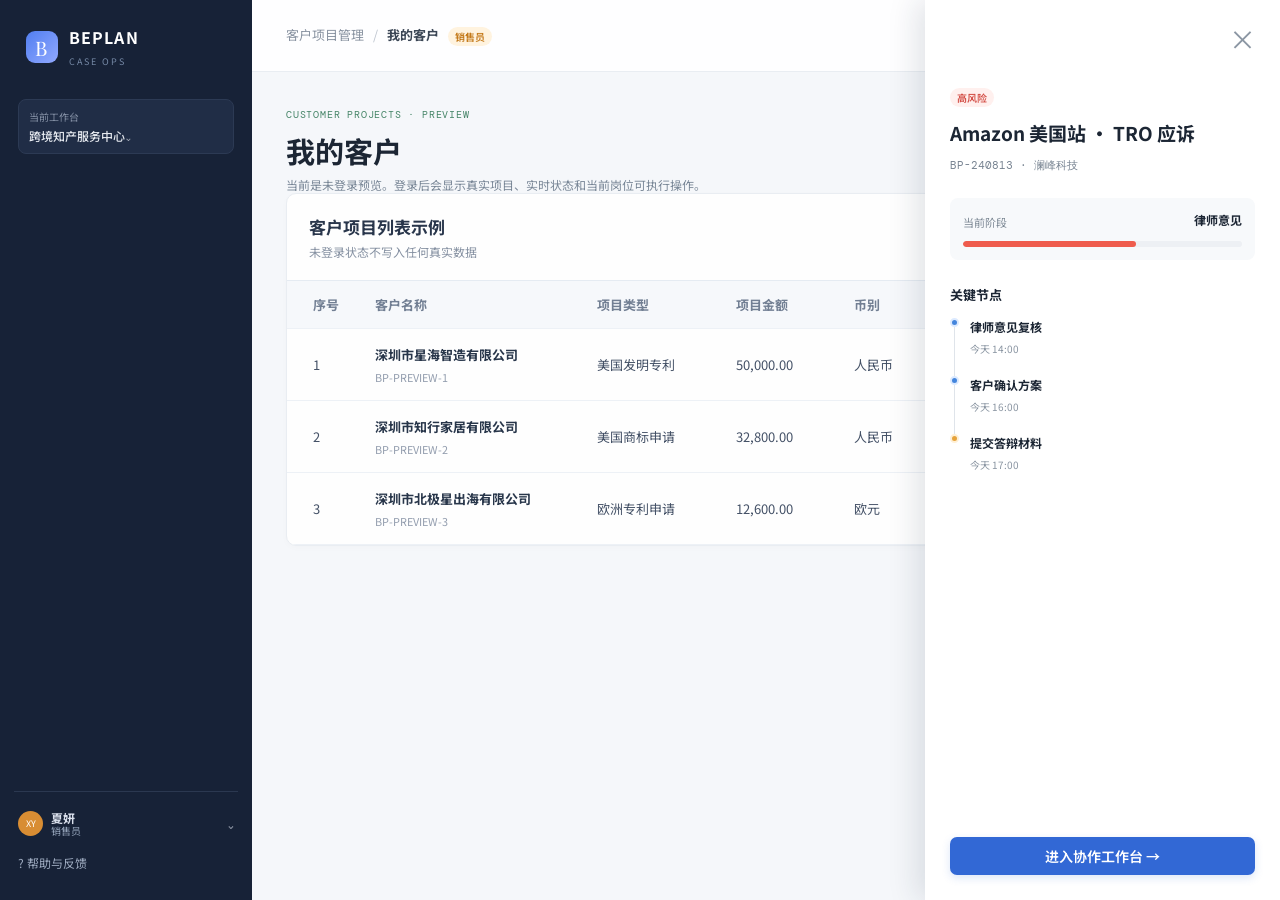
==== commit 4ce145c6: "Updates" ====
--- a/index.html
+++ b/index.html
@@ -1 +1 @@
-<!DOCTYPE html><html lang="zh-CN"><head><meta charSet="utf-8"/><meta name="viewport" content="width=device-width, initial-scale=1"/><link rel="stylesheet" href="/_next/static/chunks/3mjqltfaamoon.css" data-precedence="next"/><link rel="preload" as="script" fetchPriority="low" href="/_next/static/chunks/1rhpcudoavw23.js"/><script src="/_next/static/chunks/3nu3i17tsxunr.js" async=""></script><script src="/_next/static/chunks/3cb_oolruk96d.js" async=""></script><script src="/_next/static/chunks/turbopack-1dkpgguxfbub1.js" async=""></script><script src="/_next/static/chunks/3mqccfv_o27za.js" async="" crossorigin=""></script><script src="/_next/static/chunks/2gwlg-bxbylcs.js" async="" crossorigin=""></script><script src="/_next/static/chunks/1huc3pvym6us2.js" async="" crossorigin=""></script><title>Beplan · 跨境知产运营中台</title><meta name="description" content="跨境知识产权案件全流程监管与客户交付系统"/><script src="/_next/static/chunks/0cz1d0mv5g_q7.js" noModule=""></script></head><body><div hidden=""><!--$--><!--/$--></div><main><aside class="sidebar"><div class="brand"><div class="brand-mark">B</div><div><strong>BEPLAN</strong><small>CASE OPS</small></div></div><div class="workspace"><span>当前工作台</span><b>跨境知产服务中心⌄</b></div><nav></nav><div class="side-bottom role-area"><button><span class="avatar blue">LW</span><span class="role-user"><b>林雯</b><small>案件主管</small></span><span>⌄</span></button><button class="help">? 帮助与反馈</button></div></aside><section class="content"><header class="topbar"><div class="crumb"><span>合同履约专项测试</span><i>/</i><b>合同履约</b><span class="badge blue">案件主管</span></div><div class="top-actions"><button class="auth-control "><span class="auth-dot"></span>登录真实工作台</button></div></header><section class="empty-module"><span>◈</span><span class="badge blue">案件主管</span><h1>合同履约</h1><p>此模块已按「<!-- -->案件主管<!-- -->」的数据范围开启。正式版将连接账号、案件、材料与审批数据；当前可体验角色边界和导航结构。</p><button class="create">＋ <!-- -->新建记录</button><button class="link">返回我的工作台 →</button></section></section><aside class="drawer"><button class="close">×</button><span class="badge red">高风险</span><h2>Amazon 美国站 · TRO 应诉</h2><p class="drawer-id">BP-240813<!-- --> · <!-- -->澜峰科技</p><div class="drawer-progress"><span>当前阶段</span><b>律师意见</b><div class="bar"><i style="width:62%;background:#ef5c4d"></i></div></div><div class="timeline"><h4>关键节点</h4><p><i></i><b>律师意见复核</b><small>今天 14:00</small></p><p><i></i><b>客户确认方案</b><small>今天 16:00</small></p><p class="pending"><i></i><b>提交答辩材料</b><small>今天 17:00</small></p></div><button class="primary">进入协作工作台 →</button></aside></main><!--$--><!--/$--><script src="/_next/static/chunks/1rhpcudoavw23.js" id="_R_" async=""></script><script>(self.__next_f=self.__next_f||[]).push([0])</script><script>self.__next_f.push([1,"1:\"$Sreact.fragment\"\n2:I[52103,[\"/_next/static/chunks/3mqccfv_o27za.js\"],\"default\"]\n3:I[96019,[\"/_next/static/chunks/3mqccfv_o27za.js\"],\"default\"]\n4:I[10025,[\"/_next/static/chunks/3mqccfv_o27za.js\"],\"ClientPageRoot\"]\n5:I[29615,[\"/_next/static/chunks/3mqccfv_o27za.js\",\"/_next/static/chunks/2gwlg-bxbylcs.js\",\"/_next/static/chunks/1huc3pvym6us2.js\"],\"default\"]\n8:I[71380,[\"/_next/static/chunks/3mqccfv_o27za.js\"],\"OutletBoundary\"]\n9:\"$Sreact.suspense\"\nb:I[71380,[\"/_next/static/chunks/3mqccfv_o27za.js\"],\"ViewportBoundary\"]\nd:I[71380,[\"/_next/static/chunks/3mqccfv_o27za.js\"],\"MetadataBoundary\"]\nf:I[76515,[\"/_next/static/chunks/3mqccfv_o27za.js\"],\"default\",1]\n:HL[\"/_next/static/chunks/3mjqltfaamoon.css\",\"style\"]\n0:{\"P\":null,\"c\":[\"\",\"\"],\"q\":\"\",\"i\":false,\"f\":[[[\"\",{\"children\":[\"__PAGE__\",{},\"$undefined\",\"$undefined\",4608]},\"$undefined\",\"$undefined\",4624],[[\"$\",\"$1\",\"c\",{\"children\":[[[\"$\",\"link\",\"0\",{\"rel\":\"stylesheet\",\"href\":\"/_next/static/chunks/3mjqltfaamoon.css\",\"precedence\":\"next\",\"crossOrigin\":\"$undefined\",\"nonce\":\"$undefined\"}],[\"$\",\"script\",\"script-0\",{\"src\":\"/_next/static/chunks/3mqccfv_o27za.js\",\"async\":true,\"nonce\":\"$undefined\"}]],[\"$\",\"html\",null,{\"lang\":\"zh-CN\",\"children\":[\"$\",\"body\",null,{\"children\":[\"$\",\"$L2\",null,{\"parallelRouterKey\":\"children\",\"error\":\"$undefined\",\"errorStyles\":\"$undefined\",\"errorScripts\":\"$undefined\",\"template\":[\"$\",\"$L3\",null,{}],\"templateStyles\":\"$undefined\",\"templateScripts\":\"$undefined\",\"notFound\":[[[\"$\",\"title\",null,{\"children\":\"404: This page could not be found.\"}],[\"$\",\"div\",null,{\"style\":{\"fontFamily\":\"system-ui,\\\"Segoe UI\\\",Roboto,Helvetica,Arial,sans-serif,\\\"Apple Color Emoji\\\",\\\"Segoe UI Emoji\\\"\",\"height\":\"100vh\",\"textAlign\":\"center\",\"display\":\"flex\",\"flexDirection\":\"column\",\"alignItems\":\"center\",\"justifyContent\":\"center\"},\"children\":[\"$\",\"div\",null,{\"children\":[[\"$\",\"style\",null,{\"dangerouslySetInnerHTML\":{\"__html\":\"body{color:#000;background:#fff;margin:0}.next-error-h1{border-right:1px solid rgba(0,0,0,.3)}@media (prefers-color-scheme:dark){body{color:#fff;background:#000}.next-error-h1{border-right:1px solid rgba(255,255,255,.3)}}\"}}],[\"$\",\"h1\",null,{\"className\":\"next-error-h1\",\"style\":{\"display\":\"inline-block\",\"margin\":\"0 20px 0 0\",\"padding\":\"0 23px 0 0\",\"fontSize\":24,\"fontWeight\":500,\"verticalAlign\":\"top\",\"lineHeight\":\"49px\"},\"children\":404}],[\"$\",\"div\",null,{\"style\":{\"display\":\"inline-block\"},\"children\":[\"$\",\"h2\",null,{\"style\":{\"fontSize\":14,\"fontWeight\":400,\"lineHeight\":\"49px\",\"margin\":0},\"children\":\"This page could not be found.\"}]}]]}]}]],[]],\"forbidden\":\"$undefined\",\"unauthorized\":\"$undefined\"}]}]}]]}],{\"children\":[[\"$\",\"$1\",\"c\",{\"children\":[[\"$\",\"$L4\",null,{\"Component\":\"$5\",\"serverProvidedParams\":{\"searchParams\":{},\"params\":{},\"promises\":[\"$@6\",\"$@7\"]}}],[[\"$\",\"script\",\"script-0\",{\"src\":\"/_next/static/chunks/2gwlg-bxbylcs.js\",\"async\":true,\"nonce\":\"$undefined\"}],[\"$\",\"script\",\"script-1\",{\"src\":\"/_next/static/chunks/1huc3pvym6us2.js\",\"async\":true,\"nonce\":\"$undefined\"}]],[\"$\",\"$L8\",null,{\"children\":[\"$\",\"$9\",null,{\"name\":\"Next.MetadataOutlet\",\"children\":\"$@a\"}]}]]}],{},null,false,null]},null,false,null],[\"$\",\"$1\",\"h\",{\"children\":[null,[\"$\",\"$Lb\",null,{\"children\":\"$Lc\"}],[\"$\",\"div\",null,{\"hidden\":true,\"children\":[\"$\",\"$Ld\",null,{\"children\":[\"$\",\"$9\",null,{\"name\":\"Next.Metadata\",\"children\":\"$Le\"}]}]}],null]}],false]],\"m\":\"$undefined\",\"G\":[\"$f\",[[\"$\",\"link\",\"0\",{\"rel\":\"stylesheet\",\"href\":\"/_next/static/chunks/3mjqltfaamoon.css\",\"precedence\":\"next\",\"crossOrigin\":\"$undefined\",\"nonce\":\"$undefined\"}]]],\"S\":true,\"h\":null,\"r\":\"$undefined\",\"s\":\"$undefined\",\"a\":\"$undefined\",\"l\":\"$undefined\",\"p\":\"$undefined\",\"d\":\"$undefined\",\"b\":\"_4meGO3EDS1cEbEkQrFgt\"}\n6:{}\n7:\"$0:f:0:1:1:children:0:props:children:0:props:serverProvidedParams:params\"\nc:[[\"$\",\"meta\",\"0\",{\"charSet\":\"utf-8\"}],[\"$\",\"meta\",\"1\",{\"name\":\"viewport\",\"content\":\"width=device-width, initial-scale=1\"}]]\na:null\ne:[[\"$\",\"title\",\"0\",{\"children\":\"Beplan · 跨境知产运营中台\"}],[\"$\",\"meta\",\"1\",{\"name\":\"description\",\"content\":\"跨境知识产权案件全流程监管与客户交付系统\"}]]\n"])</script></body></html>+<!DOCTYPE html><html lang="zh-CN"><head><meta charSet="utf-8"/><meta name="viewport" content="width=device-width, initial-scale=1"/><link rel="stylesheet" href="/_next/static/chunks/3rte3y_3emoqq.css" data-precedence="next"/><link rel="preload" as="script" fetchPriority="low" href="/_next/static/chunks/1rhpcudoavw23.js"/><script src="/_next/static/chunks/3nu3i17tsxunr.js" async=""></script><script src="/_next/static/chunks/3cb_oolruk96d.js" async=""></script><script src="/_next/static/chunks/turbopack-1dkpgguxfbub1.js" async=""></script><script src="/_next/static/chunks/3mqccfv_o27za.js" async="" crossorigin=""></script><script src="/_next/static/chunks/2gwlg-bxbylcs.js" async="" crossorigin=""></script><script src="/_next/static/chunks/0qw3l32su5o2q.js" async="" crossorigin=""></script><title>Beplan · 跨境知产运营中台</title><meta name="description" content="跨境知识产权案件全流程监管与客户交付系统"/><script src="/_next/static/chunks/0cz1d0mv5g_q7.js" noModule=""></script></head><body><div hidden=""><!--$--><!--/$--></div><main><aside class="sidebar"><div class="brand"><div class="brand-mark">B</div><div><strong>BEPLAN</strong><small>CASE OPS</small></div></div><div class="workspace"><span>当前工作台</span><b>跨境知产服务中心⌄</b></div><nav></nav><div class="side-bottom role-area"><button><span class="avatar orange">XY</span><span class="role-user"><b>夏妍</b><small>销售员</small></span><span>⌄</span></button><button class="help">? 帮助与反馈</button></div></aside><section class="content"><header class="topbar"><div class="crumb"><span>客户项目管理</span><i>/</i><b>我的客户</b><span class="badge orange">销售员</span></div><div class="top-actions"><button class="auth-control "><span class="auth-dot"></span>登录真实工作台</button></div></header><section class="live-page customer-project-page demo-customer-page"><div class="live-heading customer-list-heading"><div><span class="live-kicker">CUSTOMER PROJECTS · PREVIEW</span><h1>我的客户</h1><p>当前是未登录预览。登录后会显示真实项目、实时状态和当前岗位可执行操作。</p></div><span class="badge orange">销售员<!-- -->预览</span></div><section class="panel customer-project-list"><div class="customer-list-tools"><div><b>客户项目列表示例</b><span>未登录状态不写入任何真实数据</span></div><button class="primary" disabled="">登录后新建项目＋</button></div><div class="customer-project-table"><div class="customer-project-row head"><span>序号</span><span>客户名称</span><span>项目类型</span><span>项目金额</span><span>币别</span><span>项目时间</span><span>目前状态</span><span>操作</span></div><div class="customer-project-row"><span>1</span><span><b>深圳市星海智造有限公司</b><small>BP-PREVIEW-<!-- -->1</small></span><span>美国发明专利</span><span>50,000.00</span><span>人民币</span><span>2026-08-13</span><span><i class="customer-status">销售员 · 填写客户信息</i></span><span><button class="detail-link" disabled="">查看详细流程 →</button></span></div><div class="customer-project-row"><span>2</span><span><b>深圳市知行家居有限公司</b><small>BP-PREVIEW-<!-- -->2</small></span><span>美国商标申请</span><span>32,800.00</span><span>人民币</span><span>2026-08-12</span><span><i class="customer-status">合同审核 · 审核合同</i></span><span><button class="detail-link" disabled="">查看详细流程 →</button></span></div><div class="customer-project-row"><span>3</span><span><b>深圳市北极星出海有限公司</b><small>BP-PREVIEW-<!-- -->3</small></span><span>欧洲专利申请</span><span>12,600.00</span><span>欧元</span><span>2026-08-10</span><span><i class="customer-status">财务 · 复核到账</i></span><span><button class="detail-link" disabled="">查看详细流程 →</button></span></div></div></section></section></section><aside class="drawer"><button class="close">×</button><span class="badge red">高风险</span><h2>Amazon 美国站 · TRO 应诉</h2><p class="drawer-id">BP-240813<!-- --> · <!-- -->澜峰科技</p><div class="drawer-progress"><span>当前阶段</span><b>律师意见</b><div class="bar"><i style="width:62%;background:#ef5c4d"></i></div></div><div class="timeline"><h4>关键节点</h4><p><i></i><b>律师意见复核</b><small>今天 14:00</small></p><p><i></i><b>客户确认方案</b><small>今天 16:00</small></p><p class="pending"><i></i><b>提交答辩材料</b><small>今天 17:00</small></p></div><button class="primary">进入协作工作台 →</button></aside></main><!--$--><!--/$--><script src="/_next/static/chunks/1rhpcudoavw23.js" id="_R_" async=""></script><script>(self.__next_f=self.__next_f||[]).push([0])</script><script>self.__next_f.push([1,"1:\"$Sreact.fragment\"\n2:I[52103,[\"/_next/static/chunks/3mqccfv_o27za.js\"],\"default\"]\n3:I[96019,[\"/_next/static/chunks/3mqccfv_o27za.js\"],\"default\"]\n4:I[10025,[\"/_next/static/chunks/3mqccfv_o27za.js\"],\"ClientPageRoot\"]\n5:I[29615,[\"/_next/static/chunks/3mqccfv_o27za.js\",\"/_next/static/chunks/2gwlg-bxbylcs.js\",\"/_next/static/chunks/0qw3l32su5o2q.js\"],\"default\"]\n8:I[71380,[\"/_next/static/chunks/3mqccfv_o27za.js\"],\"OutletBoundary\"]\n9:\"$Sreact.suspense\"\nb:I[71380,[\"/_next/static/chunks/3mqccfv_o27za.js\"],\"ViewportBoundary\"]\nd:I[71380,[\"/_next/static/chunks/3mqccfv_o27za.js\"],\"MetadataBoundary\"]\nf:I[76515,[\"/_next/static/chunks/3mqccfv_o27za.js\"],\"default\",1]\n:HL[\"/_next/static/chunks/3rte3y_3emoqq.css\",\"style\"]\n0:{\"P\":null,\"c\":[\"\",\"\"],\"q\":\"\",\"i\":false,\"f\":[[[\"\",{\"children\":[\"__PAGE__\",{},\"$undefined\",\"$undefined\",4608]},\"$undefined\",\"$undefined\",4624],[[\"$\",\"$1\",\"c\",{\"children\":[[[\"$\",\"link\",\"0\",{\"rel\":\"stylesheet\",\"href\":\"/_next/static/chunks/3rte3y_3emoqq.css\",\"precedence\":\"next\",\"crossOrigin\":\"$undefined\",\"nonce\":\"$undefined\"}],[\"$\",\"script\",\"script-0\",{\"src\":\"/_next/static/chunks/3mqccfv_o27za.js\",\"async\":true,\"nonce\":\"$undefined\"}]],[\"$\",\"html\",null,{\"lang\":\"zh-CN\",\"children\":[\"$\",\"body\",null,{\"children\":[\"$\",\"$L2\",null,{\"parallelRouterKey\":\"children\",\"error\":\"$undefined\",\"errorStyles\":\"$undefined\",\"errorScripts\":\"$undefined\",\"template\":[\"$\",\"$L3\",null,{}],\"templateStyles\":\"$undefined\",\"templateScripts\":\"$undefined\",\"notFound\":[[[\"$\",\"title\",null,{\"children\":\"404: This page could not be found.\"}],[\"$\",\"div\",null,{\"style\":{\"fontFamily\":\"system-ui,\\\"Segoe UI\\\",Roboto,Helvetica,Arial,sans-serif,\\\"Apple Color Emoji\\\",\\\"Segoe UI Emoji\\\"\",\"height\":\"100vh\",\"textAlign\":\"center\",\"display\":\"flex\",\"flexDirection\":\"column\",\"alignItems\":\"center\",\"justifyContent\":\"center\"},\"children\":[\"$\",\"div\",null,{\"children\":[[\"$\",\"style\",null,{\"dangerouslySetInnerHTML\":{\"__html\":\"body{color:#000;background:#fff;margin:0}.next-error-h1{border-right:1px solid rgba(0,0,0,.3)}@media (prefers-color-scheme:dark){body{color:#fff;background:#000}.next-error-h1{border-right:1px solid rgba(255,255,255,.3)}}\"}}],[\"$\",\"h1\",null,{\"className\":\"next-error-h1\",\"style\":{\"display\":\"inline-block\",\"margin\":\"0 20px 0 0\",\"padding\":\"0 23px 0 0\",\"fontSize\":24,\"fontWeight\":500,\"verticalAlign\":\"top\",\"lineHeight\":\"49px\"},\"children\":404}],[\"$\",\"div\",null,{\"style\":{\"display\":\"inline-block\"},\"children\":[\"$\",\"h2\",null,{\"style\":{\"fontSize\":14,\"fontWeight\":400,\"lineHeight\":\"49px\",\"margin\":0},\"children\":\"This page could not be found.\"}]}]]}]}]],[]],\"forbidden\":\"$undefined\",\"unauthorized\":\"$undefined\"}]}]}]]}],{\"children\":[[\"$\",\"$1\",\"c\",{\"children\":[[\"$\",\"$L4\",null,{\"Component\":\"$5\",\"serverProvidedParams\":{\"searchParams\":{},\"params\":{},\"promises\":[\"$@6\",\"$@7\"]}}],[[\"$\",\"script\",\"script-0\",{\"src\":\"/_next/static/chunks/2gwlg-bxbylcs.js\",\"async\":true,\"nonce\":\"$undefined\"}],[\"$\",\"script\",\"script-1\",{\"src\":\"/_next/static/chunks/0qw3l32su5o2q.js\",\"async\":true,\"nonce\":\"$undefined\"}]],[\"$\",\"$L8\",null,{\"children\":[\"$\",\"$9\",null,{\"name\":\"Next.MetadataOutlet\",\"children\":\"$@a\"}]}]]}],{},null,false,null]},null,false,null],[\"$\",\"$1\",\"h\",{\"children\":[null,[\"$\",\"$Lb\",null,{\"children\":\"$Lc\"}],[\"$\",\"div\",null,{\"hidden\":true,\"children\":[\"$\",\"$Ld\",null,{\"children\":[\"$\",\"$9\",null,{\"name\":\"Next.Metadata\",\"children\":\"$Le\"}]}]}],null]}],false]],\"m\":\"$undefined\",\"G\":[\"$f\",[[\"$\",\"link\",\"0\",{\"rel\":\"stylesheet\",\"href\":\"/_next/static/chunks/3rte3y_3emoqq.css\",\"precedence\":\"next\",\"crossOrigin\":\"$undefined\",\"nonce\":\"$undefined\"}]]],\"S\":true,\"h\":null,\"r\":\"$undefined\",\"s\":\"$undefined\",\"a\":\"$undefined\",\"l\":\"$undefined\",\"p\":\"$undefined\",\"d\":\"$undefined\",\"b\":\"uuPv0WQzak-ClwZF6QBvu\"}\n6:{}\n7:\"$0:f:0:1:1:children:0:props:children:0:props:serverProvidedParams:params\"\nc:[[\"$\",\"meta\",\"0\",{\"charSet\":\"utf-8\"}],[\"$\",\"meta\",\"1\",{\"name\":\"viewport\",\"content\":\"width=device-width, initial-scale=1\"}]]\na:null\ne:[[\"$\",\"title\",\"0\",{\"children\":\"Beplan · 跨境知产运营中台\"}],[\"$\",\"meta\",\"1\",{\"name\":\"description\",\"content\":\"跨境知识产权案件全流程监管与客户交付系统\"}]]\n"])</script></body></html>
--- a/_next/static/chunks/3rte3y_3emoqq.css
+++ b/_next/static/chunks/3rte3y_3emoqq.css
@@ -0,0 +1,8 @@
+@import "https://fonts.googleapis.com/css2?family=DM+Mono&family=Noto+Sans+SC:wght@400;500;600;700&family=Playfair+Display:wght@600;700&display=swap";
+.contract-workflow-page{max-width:none;padding:26px 28px 60px}.contract-title{justify-content:space-between;align-items:flex-start;gap:24px;display:flex}.contract-title h1{margin:6px 0 7px}.contract-title p{max-width:850px}.contract-clock{color:#fff;background:#17243c;border-radius:10px;gap:3px;min-width:220px;padding:11px 14px;display:grid}.contract-clock span{letter-spacing:.12em;color:#aebbd0;font-size:9px}.contract-clock b{font-family:DM Mono;font-size:12px}.contract-toolbar{grid-template-columns:minmax(260px,1.4fr) minmax(170px,.7fr) minmax(230px,1fr) auto;align-items:center;gap:18px;margin-top:18px;padding:14px 17px;display:grid}.contract-toolbar label,.contract-progress,.contract-current{gap:5px;display:grid}.contract-toolbar label,.contract-toolbar span{color:#7d8999;font-size:10px}.contract-toolbar select{background:#fff;border:1px solid #dce3eb;border-radius:7px;padding:9px 10px;font-size:11px}.contract-progress b,.contract-current b{font-size:12px}.contract-progress i,.monitor-lanes i{background:#edf0f4;border-radius:5px;height:5px;display:block;overflow:hidden}.contract-progress em,.monitor-lanes em{background:#4c75d4;border-radius:5px;height:100%;display:block}.role-gap-warning{color:#755c22;background:#fff8e8;border:1px solid #efd99e;border-radius:9px;align-items:center;gap:9px;margin-top:12px;padding:11px 14px;font-size:11px;display:flex}.role-gap-warning small{color:#8b7648;margin-left:auto}.contract-tabs{border-bottom:1px solid #dfe5eb;gap:4px;margin:16px 0 10px;display:flex}.contract-tabs button{color:#748295;padding:9px 14px;font-size:11px;position:relative}.contract-tabs button.active{color:#315fbd;font-weight:700}.contract-tabs button.active:after{content:"";border-bottom:2px solid #315fbd;position:absolute;bottom:-1px;left:10px;right:10px}.swimlane-shell{border-radius:10px;overflow:auto}.swimlane-board{grid-template-columns:repeat(6,minmax(215px,1fr));min-width:1290px;display:grid;position:relative}.lane-header{z-index:3;border-bottom:2px solid #324252;border-right:1px solid #cbd5df;justify-content:space-between;align-items:center;height:56px;padding:10px 12px;display:flex;position:sticky;top:0}.lane-header b{font-size:13px}.lane-header span{background:#ffffffa8;border-radius:10px;padding:3px 6px;font-size:9px}.lane-header.sales,.lane-cell.sales{background:#e5f6f8}.lane-header.review,.lane-cell.review{background:#e8f7f6}.lane-header.finance,.lane-cell.finance{background:#fff8db}.lane-header.allocator,.lane-cell.allocator{background:#fbe9f3}.lane-header.owner,.lane-cell.owner{background:#f9e8f2}.lane-header.specialist,.lane-cell.specialist{background:#fde4e3}.swimlane-row{background:#fff;border-bottom:1px solid #d7dfe7;grid-template-columns:repeat(6,minmax(215px,1fr));min-height:152px;padding-bottom:42px;display:grid;position:relative}.lane-cell{background-image:linear-gradient(90deg,#ffffffdb,#ffffffdb);border-right:1px solid #cbd5df;min-height:152px;padding:12px;background-color:#fff!important}.workflow-card{z-index:2;background:#fff;border:1px solid #cfd8e2;border-radius:9px;padding:11px;position:relative;box-shadow:0 3px 9px #22354b12}.workflow-card.done{background:#f6fcf9;border-color:#9fd1ba}.workflow-card.locked{color:#788596;box-shadow:none;background:#f6f7f9}.workflow-card.warning{border-color:#efb951}.workflow-card.overdue{background:#fff9f8;border-color:#e2675e}.workflow-card-top{align-items:center;gap:6px;display:flex}.workflow-card-top>span{color:#8490a0;font-family:DM Mono;font-size:9px}.workflow-card-top .mode,.step-state{border-radius:9px;padding:3px 5px;font-size:8px;font-style:normal}.mode.online{color:#3d69c3;background:#eaf1ff}.mode.system{color:#2c8260;background:#e7f7ee}.mode.offline{color:#d54d45;background:#ffeded;font-weight:700}.step-state{color:#718092;background:#eef1f4;margin-left:auto}.step-state.submitted,.step-state.completed{color:#287d59;background:#e5f6ed}.workflow-card h3{margin:9px 0 5px;font-size:12px;line-height:1.45}.workflow-card h3 strong{color:#e14e46;font-size:10px}.step-output,.step-timer,.step-assignee{color:#758396;margin:4px 0;font-size:9px;line-height:1.4}.step-timer.warning{color:#ae7416}.step-timer.overdue{color:#c84e48;font-weight:700}.step-lock,.step-waiting{color:#687789;background:#eef1f4;border-radius:6px;margin-top:8px;padding:7px;font-size:9px;line-height:1.5}.step-result{background:#eaf7f0;border-radius:6px;gap:3px;margin-top:8px;padding:7px;display:grid}.step-result b{color:#287d59;font-size:9px}.step-result span,.step-result small{color:#5f746b;white-space:pre-wrap;overflow-wrap:anywhere;font-size:9px}.step-composer{gap:6px;margin-top:9px;display:grid}.step-composer textarea{font:inherit;resize:vertical;border:1px solid #dbe2ea;border-radius:6px;padding:7px;font-size:9px}.file-picker{text-align:center;color:#466bbb;cursor:pointer;border:1px dashed #aebede;border-radius:6px;padding:7px;font-size:9px}.file-picker.required{background:#f4f7ff;font-weight:600}.file-picker input{display:none}.step-submit{padding:7px;font-size:9px}.undo-button{color:#c7514b;margin-top:7px;font-size:9px}.flow-handoff{z-index:2;white-space:nowrap;background:#f4f7fa;border:1px solid #d9e0e8;border-radius:16px;align-items:center;gap:8px;height:29px;padding:5px 12px;display:flex;position:absolute;bottom:6px;left:50%;transform:translate(-50%)}.flow-handoff:before{content:"↓";color:#466fc4;font-weight:700}.flow-handoff.cross:before{content:"→"}.flow-handoff span,.flow-handoff em{color:#8290a1;font-size:8px;font-style:normal}.flow-handoff b{color:#3d5f9e;font-size:9px}.contract-monitor-grid{grid-template-columns:minmax(370px,.75fr) minmax(520px,1.25fr);gap:14px;display:grid}.monitor-summary,.event-audit{overflow:hidden}.monitor-numbers{grid-template-columns:repeat(3,1fr);gap:9px;padding:0 18px 18px;display:grid}.monitor-numbers>div{background:#f5f7fa;border-radius:8px;gap:3px;padding:12px;display:grid}.monitor-numbers b{font-size:21px}.monitor-numbers span{color:#788698;font-size:9px}.monitor-lanes{border-top:1px solid #edf0f3;padding:9px 18px 17px}.monitor-lanes>div{grid-template-columns:90px 35px 1fr;align-items:center;gap:8px;padding:7px 0;display:grid}.monitor-lanes b{font-size:10px}.monitor-lanes span{color:#7d8999;font-size:9px}.event-audit{max-height:620px;overflow:auto}.event-row{border-top:1px solid #edf0f3;grid-template-columns:83px 1fr 145px;align-items:start;gap:12px;padding:12px 18px;display:grid}.event-row time,.event-row em{color:#8491a0;font-size:9px;font-style:normal}.event-row>div{grid-template-columns:1fr auto;gap:3px 8px;display:grid}.event-row b{font-size:10px}.event-row span{color:#4371c8;font-size:9px}.event-row small{color:#7b8797;white-space:pre-wrap;grid-column:1/-1;font-size:9px}.role-account-board{overflow:hidden}.role-account-grid{grid-template-columns:repeat(3,1fr);gap:11px;padding:0 18px 18px;display:grid}.role-account-grid article{border:1px solid #e0e6ec;border-top:4px solid #5a7cc5;border-radius:8px;gap:4px;padding:13px;display:grid}.role-account-grid article.review{border-top-color:#3c9e92}.role-account-grid article.finance{border-top-color:#ddb84f}.role-account-grid article.allocator,.role-account-grid article.owner{border-top-color:#c86e9d}.role-account-grid article.specialist{border-top-color:#df706a}.role-account-grid span{color:#728093;font-size:10px}.role-account-grid b{font-size:13px}.role-account-grid small{color:#526b95;font-size:9px}.role-account-grid p{color:#7e8998;margin:6px 0 0;font-size:9px;line-height:1.6}.owner-role-note{background:#eee9fb;border-radius:8px;gap:4px;margin:0 18px 18px;padding:12px;display:grid}.owner-role-note b{color:#7158a6;font-size:11px}.owner-role-note span{color:#6c6380;font-size:10px}@media (max-width:1100px){.contract-toolbar{grid-template-columns:1fr 1fr}.contract-monitor-grid{grid-template-columns:1fr}.role-account-grid{grid-template-columns:1fr 1fr}.role-gap-warning{flex-wrap:wrap;align-items:flex-start}.role-gap-warning small{width:100%}}@media (max-width:720px){.contract-workflow-page{padding:20px 14px 50px}.contract-title{display:grid}.contract-clock{min-width:0}.contract-toolbar,.role-account-grid{grid-template-columns:1fr}.event-row{grid-template-columns:72px 1fr}.event-row>em{display:none}}
+.lane-header.my-lane{box-shadow:inset 0 -4px #376bd1}.lane-header.my-lane span{color:#fff;background:#376bd1}.workflow-start-wait{color:#8a6b2c;text-align:center;background:#fff6df;border-radius:7px;padding:8px 10px;font-size:10px}.workflow-start-guide{border-radius:9px;align-items:center;gap:10px;margin-top:12px;padding:12px 15px;font-size:11px;display:flex}.workflow-start-guide.ready{color:#315f9f;background:#edf4ff;border:1px solid #bcd0f3}.workflow-start-guide.waiting{color:#667487;background:#f4f6f8;border:1px solid #e0e5eb}.workflow-start-guide span{font-size:10px}
+.test-identity-switcher{background:#fff7df;border:1px solid #e7b34e;border-radius:8px;align-items:center;gap:7px;padding:5px 7px;display:flex}.test-identity-switcher>span{letter-spacing:.08em;color:#a26700;font-size:8px;font-weight:800}.test-identity-switcher select{color:#674400;background:0 0;border:0;outline:none;max-width:130px;font-size:10px;font-weight:700}.test-identity-switcher em{color:#c65049;font-size:8px;font-style:normal}.test-mode-banner{z-index:35;color:#fff;text-align:center;background:#a96c00;padding:5px;font-size:10px;font-weight:700;position:fixed;bottom:0;left:205px;right:0;box-shadow:0 -2px 8px #5c3b0026}.test-mode-banner b{margin:0 5px}.test-mode-banner span{opacity:.82}@media (max-width:760px){.test-identity-switcher>span{display:none}.test-mode-banner{left:0}}
+.enhanced-step-panel{background:#f8fbff;border:1px solid #cbd8ea;border-radius:10px;gap:10px;margin-top:10px;padding:11px;display:grid}.enhanced-head{justify-content:space-between;align-items:flex-start;gap:12px;display:flex}.enhanced-head>div{gap:3px;display:grid}.enhanced-head b{color:#17263d;font-size:13px}.enhanced-head span{color:#65758d;font-size:11px;line-height:1.45}.enhanced-head a,.enhanced-head em{color:#326ad7;white-space:nowrap;font-size:11px}.inline-form-error{color:#b83a32;background:#fff0ef;border-radius:7px;padding:8px 10px;font-size:11px}.intake-grid{grid-template-columns:repeat(3,minmax(0,1fr));gap:8px;display:grid}.intake-grid label,.block-field{color:#43536a;gap:4px;font-size:10px;display:grid}.intake-grid label.wide{grid-column:1/-1}.intake-grid input,.block-field textarea,.enhanced-step-panel>textarea{box-sizing:border-box;color:#17263d;width:100%;font:inherit;background:#fff;border:1px solid #cbd6e6;border-radius:6px;padding:7px}.intake-grid.company{border-top:1px dashed #cbd8ea;padding-top:9px}.project-editor{gap:5px;display:grid}.project-row{grid-template-columns:28px minmax(150px,1fr) 95px 44px;align-items:center;gap:5px;display:grid}.project-row.header{color:#718097;font-size:9px}.project-row input{border:1px solid #cbd6e6;border-radius:6px;min-width:0;padding:7px}.project-row button,.add-row{color:#547098;background:0 0;border:0;font-size:10px}.project-total{justify-content:flex-end;align-items:center;gap:16px;font-size:11px;display:flex}.project-total label{align-items:center;gap:6px;display:flex}.project-total input{border:1px solid #cbd6e6;border-radius:6px;width:95px;padding:7px}.enhanced-primary{width:100%;padding:9px!important}.read-only-message{color:#66758b;background:#eef2f7;border-radius:7px;padding:9px;font-size:11px}.document-versions,.assignment-history,.batch-history{border-top:1px solid #d9e3ef;gap:6px;padding-top:8px;display:grid}.document-versions>div{grid-template-columns:minmax(120px,1fr) auto auto auto;align-items:center;gap:7px;font-size:10px;display:grid}.document-versions small{color:#75839a}.document-versions button,.batch-history button{color:#326ad7;background:0 0;border:0;font-size:10px}.review-dialog{z-index:120;background:#111f347a;place-items:center;padding:20px;display:grid;position:fixed;inset:0}.review-card{background:#fff;border-radius:14px;gap:13px;width:min(520px,100vw - 40px);padding:22px;display:grid;box-shadow:0 20px 60px #101e3240}.review-card h3{color:#17263d;margin:0}.review-card p,.review-card li{color:#53637a;font-size:12px;line-height:1.6}.review-card ol{margin:0;padding-left:20px}.review-summary{flex-wrap:wrap;gap:8px;display:flex}.review-summary span{background:#f1f5fb;border-radius:6px;padding:6px 9px;font-size:11px}.confirm-check{color:#263b58;gap:7px;font-size:11px;display:flex}.dialog-actions{justify-content:flex-end;gap:8px;display:flex}.dialog-actions button{background:#fff;border:1px solid #cbd6e5;border-radius:7px;padding:9px 14px}.dialog-actions .primary{color:#fff;background:#346ee2;border-color:#346ee2}.specialist-picker{grid-template-columns:repeat(2,minmax(0,1fr));gap:6px;display:grid}.specialist-picker label{background:#fff;border:1px solid #d4deeb;border-radius:7px;gap:7px;padding:8px;display:flex}.specialist-picker span{display:grid}.specialist-picker small{color:#76849a;font-size:9px}.assignment-history span{background:#fff;border-radius:6px;padding:6px;font-size:10px}.batch-history>div{background:#fff;border-radius:7px;grid-template-columns:55px minmax(100px,1fr) auto auto;align-items:center;gap:7px;padding:7px;font-size:10px;display:grid}.batch-history small{color:#75839a}.case-archive{padding:18px}.archive-upload{cursor:pointer;color:#fff;background:#346ee2;border-radius:7px;padding:8px 12px;font-size:11px}.archive-upload input{display:none}.archive-filters{flex-wrap:wrap;gap:6px;margin:12px 0;display:flex}.archive-filters button{color:#65758d;background:#fff;border:1px solid #d5dfec;border-radius:20px;padding:6px 10px}.archive-filters button.active{color:#245bc7;background:#eaf1ff;border-color:#7fa5ef}.archive-grid{grid-template-columns:repeat(3,minmax(0,1fr));gap:10px;display:grid}.archive-grid article{background:#fff;border:1px solid #dce4ef;border-radius:10px;gap:6px;padding:12px;display:grid}.archive-grid article>span{color:#4e72b8;font-size:10px}.archive-grid b{color:#1a2a42}.archive-grid small,.archive-grid time{color:#75839a;font-size:10px}.archive-grid article button{color:#2c63cc;background:#edf3ff;border:0;border-radius:6px;padding:7px}@media (max-width:1100px){.intake-grid{grid-template-columns:1fr}.intake-grid label.wide{grid-column:auto}.archive-grid{grid-template-columns:repeat(2,1fr)}.specialist-picker{grid-template-columns:1fr}}
+.contract-intake-panel{z-index:8;width:1010px;max-width:calc(100vw - 335px);position:relative;box-shadow:0 10px 28px #1f3a5e1f}.contract-intake-panel.is-archived{z-index:auto;width:auto;max-width:none;box-shadow:none;background:#f6fbf8;border-color:#b9ddc9}.enhanced-step-panel.assignment-panel{width:auto;max-width:100%;box-shadow:none;position:relative}.enhanced-step-panel:has(.batch-history){z-index:8;width:620px;position:relative;box-shadow:0 10px 28px #1f3a5e1f}.enhanced-step-panel:has(.batch-history) .batch-history{max-height:210px;overflow:auto}.enhanced-step-panel:has(.batch-history):has(.file-picker.required){transform:translate(-410px)}.non-lane-role-note{color:#315f50;background:#eef9f4;border:1px solid #b9d2c7;border-radius:9px;align-items:center;gap:10px;margin-top:12px;padding:10px 14px;display:flex}.non-lane-role-note b{white-space:nowrap;font-size:11px}.non-lane-role-note span{color:#5b746b;font-size:10px;line-height:1.5}@media (max-width:1300px){.contract-intake-panel:not(.is-archived){width:900px}.enhanced-step-panel:has(.batch-history){width:540px}.enhanced-step-panel:has(.batch-history):has(.file-picker.required){transform:translate(-325px)}}
+.contract-intake-panel.is-archived .enhanced-head{padding-bottom:2px}.contract-intake-panel.is-archived .document-versions{border-top:0;padding-top:0}.archive-status-strip,.assignment-status{border-radius:7px;background:#e7f7ee!important;border:0!important;grid-template-columns:1fr!important;gap:2px!important;padding:7px 8px!important;display:grid!important}.archive-status-strip span,.assignment-status b{color:#237553;font-weight:700}.document-version-row{background:#fff;border:1px solid #d6e5dc;border-radius:8px;padding:8px;grid-template-columns:1fr!important;align-items:stretch!important;gap:5px!important;display:grid!important}.document-version-row>span{overflow-wrap:anywhere;gap:6px;min-width:0;display:flex}.document-version-row>span>b{color:#25805c}.document-actions{gap:6px;display:flex}.document-actions button{flex:1;background:#f5f9ff!important;border:1px solid #cbdced!important;border-radius:6px!important;padding:6px!important}.assignment-panel{background:#f8fbff}.assignment-panel.is-complete{background:#f6fbf8;border-color:#b9ddc9}.assignment-flow-tip{color:#49627f;background:#edf4ff;border-radius:7px;gap:3px;padding:8px;font-size:10px;display:grid}.assignment-flow-tip b{color:#265fc8}.assignment-panel .specialist-picker{grid-template-columns:1fr}.assignment-history>span{align-items:center;gap:7px;display:flex}.assignment-history>span>b{color:#286f55;background:#e5f5ec;border-radius:10px;padding:2px 6px;font-size:9px}.assignment-status small{color:#607a70}.case-close-button{color:#8a5a00;cursor:pointer;background:#fff7e6;border:1px solid #d59a32;border-radius:8px;width:100%;margin-top:10px;padding:10px 14px;font-weight:700}.case-close-button:hover{background:#ffefc7}.contract-create-case{white-space:nowrap;align-self:end}.create-case-dialog{width:min(680px,100vw - 32px)}.create-case-grid{grid-template-columns:1fr 1fr;gap:14px;margin:18px 0;display:grid}.create-case-grid label{color:#243652;flex-direction:column;gap:6px;font-size:13px;font-weight:700;display:flex}.create-case-grid label.wide{grid-column:1/-1}.create-case-grid input,.create-case-grid select,.create-case-grid textarea{box-sizing:border-box;color:#18273e;width:100%;font:inherit;background:#fff;border:1px solid #cbd8ea;border-radius:7px;padding:10px;font-weight:400}.create-case-grid small{color:#7a8799;font-weight:400}@media (max-width:760px){.create-case-grid{grid-template-columns:1fr}.create-case-grid label.wide{grid-column:auto}}.customer-project-page{padding:24px 28px 48px}.customer-list-heading{align-items:flex-start}.customer-project-list{padding:0;overflow:hidden}.customer-list-tools{border-bottom:1px solid #e4eaf2;justify-content:space-between;align-items:center;padding:20px 22px;display:flex}.customer-list-tools div{gap:4px;display:grid}.customer-list-tools b{color:#18263d;font-size:17px}.customer-list-tools span{color:#7d899b;font-size:12px}.customer-project-table{width:100%;overflow-x:auto}.customer-project-row{color:#35435a;border-bottom:1px solid #edf1f6;grid-template-columns:62px minmax(220px,1.6fr) minmax(130px,1fr) 118px 90px 118px minmax(190px,1.25fr) 145px;align-items:center;min-width:1120px;min-height:72px;padding:0 18px;font-size:13px;display:grid}.customer-project-row.head{color:#67758b;background:#f7f9fc;min-height:48px;font-weight:700}.customer-project-row>span{padding:10px 8px}.customer-project-row b{color:#17263c;display:block}.customer-project-row small{color:#8b96a8;margin-top:5px;display:block}.customer-status{color:#2766c7;background:#eef5ff;border-radius:999px;padding:6px 10px;font-size:12px;font-style:normal;display:inline-flex}.customer-status.returned{color:#c43d35;background:#fff0ef}.detail-link{color:#2167d5;cursor:pointer;background:0 0;border:0;font-weight:700}.detail-link:disabled{color:#a4afbf;cursor:not-allowed}.detail-back{align-items:center;gap:18px;margin-bottom:16px;display:flex}.detail-back button{color:#245aab;cursor:pointer;background:#fff;border:1px solid #d9e1ec;border-radius:8px;padding:9px 13px}.detail-back span{color:#6f7d91;font-size:13px}.role-task-shell{padding:20px}.compact-progress-track{gap:8px;padding:4px 2px 20px;display:flex;overflow-x:auto}.compact-progress-node{background:#fafbfd;border:1px solid #dfe5ed;border-radius:10px;grid-template-columns:28px 1fr;gap:3px 8px;min-width:125px;padding:10px;display:grid}.compact-progress-node i{background:#e9eef5;border-radius:50%;grid-row:1/3;place-items:center;width:24px;height:24px;font-size:11px;font-style:normal;display:grid}.compact-progress-node span{color:#34445c;font-size:12px;font-weight:700}.compact-progress-node small{color:#8a96a8;font-size:10px}.compact-progress-node.done{background:#f2fbf7;border-color:#bce4d2}.compact-progress-node.done i{color:#fff;background:#38a578}.compact-progress-node.active{background:#edf4ff;border-color:#8eb6ef}.compact-progress-node.active i{color:#fff;background:#3171d8}.compact-progress-node.returned{background:#fff2f1;border-color:#edaaa4}.compact-progress-node.returned i{color:#fff;background:#d84a42}.role-task-heading{justify-content:space-between;padding:10px 0 16px;display:flex}.role-task-heading div{gap:4px;display:grid}.role-task-heading b{font-size:18px}.role-task-heading span{color:#7d899b;font-size:12px}.role-task-list{max-width:880px;margin:0 auto}.role-task-card{margin-bottom:18px;padding:20px!important}.role-task-card.returned{background:snow;border-color:#e56c63}.step-returned{color:#a7352e;background:#fff0ef;border:1px solid #f1b6b1;border-radius:8px;gap:5px;margin:12px 0;padding:12px;display:grid}.step-returned small{color:#b86c66}.reject-previous-button{color:#bd342d;cursor:pointer;background:#fff;border:1px solid #e15b53;border-radius:8px;width:100%;margin-top:9px;padding:10px;font-weight:700}.role-task-next{color:#4b678d;background:#f2f7fd;border-radius:7px;margin-top:12px;padding:9px 11px;font-size:12px}.owner-observer-card{background:#f8fafc;border:1px solid #dce4ee;border-radius:10px;padding:24px}.owner-observer-card b{font-size:17px}.owner-observer-card p{color:#66758b;line-height:1.8}.demo-customer-page .customer-project-list{opacity:.92}@media (max-width:900px){.customer-project-page{padding:18px 14px}.customer-list-heading{gap:14px;display:grid}.customer-list-tools{flex-direction:column;align-items:flex-start;gap:12px}.role-task-shell{padding:12px}}
+.foundation-page{padding:30px 34px 50px}.foundation-tabs{border-bottom:1px solid #e3e8ee;gap:5px;margin:20px 0 12px;display:flex}.foundation-tabs button{color:#83909e;padding:9px 13px;font-size:12px;position:relative}.foundation-tabs .finance-on{color:#376bd1;font-weight:600}.foundation-tabs .finance-on:after{content:"";border-bottom:2px solid #376bd1;position:absolute;bottom:-1px;left:10px;right:10px}.template-layout{grid-template-columns:300px 1fr;gap:14px;display:grid}.template-list{padding:10px}.template-list button{text-align:left;border-radius:7px;flex-direction:column;gap:5px;width:100%;padding:12px 10px;display:flex;position:relative}.template-list button:hover,.template-list .selected-template{background:#edf3ff}.template-list b{font-size:12px}.template-list small{color:#8994a1;font-size:10px}.template-list span:last-child{font-size:9px;position:absolute;bottom:10px;right:9px}.engine-on{color:#358462}.engine-off{color:#a0a8b2}.template-detail{padding-bottom:18px}.template-heading{justify-content:space-between;padding:18px 19px 12px;display:flex}.template-heading h2{margin:8px 0 2px;font-size:20px}.template-heading p{color:#8994a1;margin:0;font-size:10px}.engine-note{background:#f4f7fb;border-radius:7px;flex-direction:column;gap:3px;margin:0 19px;padding:10px;display:flex}.engine-note b{font-size:11px}.engine-note span{color:#718092;font-size:10px}.template-flow{align-items:flex-start;gap:8px;padding:21px 19px;display:flex;overflow:auto}.template-flow>div{flex-direction:column;gap:4px;min-width:85px;display:flex;position:relative}.template-flow i{color:#3e72d1;background:#e8efff;border-radius:50%;place-items:center;width:21px;height:21px;font-size:10px;font-style:normal;display:grid}.template-flow b{font-size:11px}.template-flow small{color:#8793a1;font-size:9px}.template-flow span{color:#9da8b5;position:absolute;top:4px;right:-10px}.rule-block{padding:0 19px}.rule-block h3{margin:0 0 7px;font-size:12px}.rule-block p{color:#637183;margin:8px 0;font-size:11px}.rule-block i{color:#358462;font-style:normal}.deadline-engine{max-width:800px}.deadline-rule{border-top:1px solid #edf0f3;justify-content:space-between;align-items:center;padding:13px 19px;display:flex}.deadline-rule b,.deadline-rule small{display:block}.deadline-rule b{font-size:12px}.deadline-rule small{color:#8994a1;margin-top:2px;font-size:10px}.rule-switch{background:#d6dce4;border-radius:12px;width:32px;height:18px;padding:2px}.rule-switch i{background:#fff;border-radius:50%;width:14px;height:14px;transition:all .2s;display:block}.rule-switch.enabled{background:#4a7dda}.rule-switch.enabled i{transform:translate(14px)}.escalation-line{background:#fff7e4;border-radius:7px;justify-content:space-between;align-items:center;gap:7px;margin:16px 19px 18px;padding:12px;display:flex}.escalation-line span{color:#876c38;font-size:10px}.escalation-line i{color:#c17d20;font-size:10px;font-style:normal}.graph-layout{grid-template-columns:1.4fr .7fr;gap:14px;display:grid}.graph-canvas{min-height:440px;padding:18px}.graph-title h3,.graph-insight h3{margin:0 0 4px;font-size:13px}.graph-title p{color:#8994a1;margin:0;font-size:10px}.graph-map{background:radial-gradient(#dce4ef 1px,#0000 1px) 0 0/12px 12px;border-radius:8px;height:350px;margin-top:15px;position:relative;overflow:hidden}.graph-node{z-index:2;background:#fff;border:1px solid #dfe6ed;border-radius:6px;flex-direction:column;padding:7px 9px;display:flex;position:absolute;box-shadow:0 2px 6px #22303d12}.graph-node small{color:#8692a0;font-size:8px}.graph-node b{font-size:10px}.graph-node.case{color:#fff;background:#315fbd}.graph-node.case small{color:#cad9fd}.graph-node.n0{top:42%;left:42%}.graph-node.n1{top:12%;left:8%}.graph-node.n2{top:10%;left:73%}.graph-node.n3{top:72%;left:6%}.graph-node.n4{top:70%;left:77%}.graph-node.n5{top:7%;left:39%}.graph-node.n6{top:42%;left:76%}.graph-node.n7{top:42%;left:12%}.graph-node.n8{top:78%;left:39%}.graph-link{transform-origin:0;z-index:1;border-top:1px dashed #91a9d1;width:180px;position:absolute;top:49%;left:49%}.graph-link.l1{transform:rotate(-145deg)}.graph-link.l2{transform:rotate(-30deg)}.graph-link.l3{transform:rotate(45deg)}.graph-link.l4{transform:rotate(145deg)}.graph-insight{padding:18px}.graph-insight p{color:#657487;font-size:11px;line-height:1.7}.graph-footer{color:#3a73d4;background:#edf3ff;border-radius:6px;margin-top:18px;padding:9px;font-size:10px}@media (max-width:960px){.template-layout,.graph-layout{grid-template-columns:1fr}.graph-canvas{min-height:380px}}@media (max-width:760px){.foundation-page{padding:22px 17px}.escalation-line{flex-wrap:wrap}.graph-map{transform-origin:0 0;width:119%;transform:scale(.84)}}.notification-panel{z-index:40;background:#fff;border:1px solid #e2e7ed;border-radius:11px;width:400px;max-height:calc(100vh - 85px);padding-top:12px;position:fixed;top:61px;right:17px;overflow:auto;box-shadow:0 12px 38px #17293c30}.notification-panel>.close{font-size:23px;top:11px;right:14px}.notification-heading{justify-content:space-between;align-items:center;padding:5px 18px 12px;display:flex}.notification-heading h2{margin:0;font-size:16px}.notification-heading p{color:#8a95a2;margin:3px 0 0;font-size:10px}.notify-filters{border-top:1px solid #edf0f3;border-bottom:1px solid #edf0f3;gap:5px;padding:8px 18px;display:flex}.notify-filters span{color:#8994a1;padding:3px 6px;font-size:10px}.notify-filters .chosen-notify{color:#356bd1;background:#eaf1ff;border-radius:4px}.notification-item{text-align:left;border-bottom:1px solid #f0f2f4;grid-template-columns:10px 1fr 6px;gap:8px;width:100%;padding:12px 18px;display:grid;position:relative}.notification-item:hover{background:#fafcff}.notification-item.read{opacity:.62}.notification-item>div{flex-direction:column;align-items:flex-start;gap:4px;display:flex}.notification-item b{font-size:11px}.notification-item p{color:#718092;margin:0;font-size:10px;line-height:1.5}.notification-item small{color:#9ba4ae;font-size:9px}.notification-item>em{background:#4377dc;border-radius:50%;width:5px;height:5px}.notify-dot{background:#cbd2dc;border-radius:50%;width:7px;height:7px;margin-top:7px}.notify-dot.red{background:#de5c52}.notify-dot.orange{background:#dc9a3d}.notify-dot.blue{background:#5f87d9}.notify-footer{background:#f6f8fb;flex-direction:column;gap:2px;padding:12px 18px;display:flex}.notify-footer b{font-size:10px}.notify-footer small{color:#8994a1;font-size:9px}.work-page{padding:30px 34px 50px}.task-summary{color:#fff;background:#243a62;border-radius:9px;align-content:center;place-items:center;width:92px;height:65px;display:grid}.task-summary b{font-size:22px;line-height:1}.task-summary span{opacity:.78;margin-top:3px;font-size:10px}.task-tabs{border-bottom:1px solid #e3e8ee;gap:5px;margin:20px 0 12px;display:flex}.task-tabs button{color:#83909e;padding:9px 13px;font-size:12px;position:relative}.task-tabs .finance-on{color:#376bd1;font-weight:600}.task-tabs .finance-on:after{content:"";border-bottom:2px solid #376bd1;position:absolute;bottom:-1px;left:10px;right:10px}.task-center-list{padding:3px 19px}.task-center-row{border-top:1px solid #edf0f3;grid-template-columns:27px 1fr 88px 68px 105px;align-items:center;gap:11px;min-height:78px;display:grid}.task-center-row:first-child{border:0}.check-task{color:#fff;border:1px solid #cbd4df;border-radius:5px;width:20px;height:20px}.check-task.checked{background:#419b79;border-color:#419b79}.task-center-row>div:nth-child(2){flex-direction:column;gap:4px;display:flex}.task-center-row>div:nth-child(2)>div{gap:4px;display:flex}.task-center-row b,.task-center-row small{display:block}.task-center-row b{font-size:12px}.task-center-row small{color:#8994a1;font-size:10px}.task-center-row>span{color:#6f7d8d;font-size:11px}.task-row-actions{gap:7px;display:flex}.task-row-actions button{color:#356bd1;font-size:10px}.approval-list{overflow:hidden}.approval-head,.approval-row{grid-template-columns:1.4fr .65fr .85fr .6fr .65fr 18px;align-items:center;gap:12px;padding:0 18px;display:grid}.approval-head{color:#8994a1;background:#f7f9fb;height:34px;font-size:10px}.approval-row{text-align:left;border-top:1px solid #edf0f3;width:100%;min-height:70px}.approval-row:hover{background:#fafcff}.approval-row>div{flex-direction:column;gap:4px;display:flex}.approval-row b,.approval-row small{display:block}.approval-row b{font-size:11px}.approval-row small{color:#8994a1;font-size:10px}.approval-row>span{font-size:11px}.approval-row i{color:#6f85aa;font-style:normal}.approval-detail{background:#f6f8fb;border-radius:7px;margin:14px 0;padding:8px 11px}.approval-detail p{border-bottom:1px solid #e8ecf1;justify-content:space-between;margin:0;padding:6px 0;font-size:11px;display:flex}.approval-detail p:last-child{border:0}.approval-detail span{color:#82909f}.remark-label{color:#637183;flex-direction:column;gap:5px;font-size:11px;display:flex}.remark-label textarea{resize:vertical;min-height:70px;font:inherit;border:1px solid #dfe5ec;border-radius:6px;outline:none;padding:8px;font-size:11px}.approval-actions{justify-content:flex-end;gap:8px;margin-top:16px;display:flex}.reject{color:#c45c54;border:1px solid #efc4c0;border-radius:6px;padding:8px 10px;font-size:11px}.approval-readonly{color:#96722d;background:#fff5df;border-radius:6px;margin-top:15px;padding:10px;font-size:11px}@media (max-width:760px){.notification-panel{width:auto;top:58px;left:9px;right:9px}.work-page{padding:22px 17px}.task-center-row{grid-template-columns:25px 1fr 60px}.task-center-row>span,.task-center-row>.op-chip{display:none}.task-row-actions{flex-direction:column;justify-self:end}.approval-head,.approval-row{grid-template-columns:1fr .65fr 18px;padding:0 12px}.approval-head span:nth-child(2),.approval-head span:nth-child(3),.approval-head span:nth-child(4),.approval-head span:nth-child(5),.approval-row>span,.approval-row>.op-chip{display:none}.approval-row i{justify-self:end}.approval-modal{width:calc(100vw - 30px)}}.collab-page{padding:30px 34px 50px}.collab-tabs{border-bottom:1px solid #e3e8ee;gap:5px;margin:20px 0 12px;display:flex}.collab-tabs button{color:#83909e;padding:9px 13px;font-size:12px;position:relative}.collab-tabs .finance-on{color:#376bd1;font-weight:600}.collab-tabs .finance-on:after{content:"";border-bottom:2px solid #376bd1;position:absolute;bottom:-1px;left:10px;right:10px}.collab-layout{grid-template-columns:320px 1fr;gap:14px;display:grid}.partner-list{padding:10px}.partner-list>button{text-align:left;border-radius:7px;grid-template-columns:29px 1fr auto;align-items:center;gap:8px;width:100%;padding:11px 8px;display:grid}.partner-list>button:hover,.partner-list .selected-partner{background:#edf3ff}.partner-list>button>span{color:#5277bb;background:#dfe8fb;border-radius:50%;place-items:center;width:27px;height:27px;font-size:11px;display:grid}.partner-list b,.partner-list small{display:block}.partner-list b{font-size:12px}.partner-list small{color:#8793a1;margin-top:2px;font-size:10px}.partner-profile{padding-bottom:18px}.partner-title{justify-content:space-between;padding:18px 19px 12px;display:flex}.partner-title h2{margin:8px 0 2px;font-size:21px}.partner-title p{color:#8793a1;margin:0;font-size:10px}.partner-metrics{border:1px solid #e6eaf0;border-radius:8px;grid-template-columns:repeat(3,1fr);margin:0 19px;display:grid}.partner-metrics div{border-right:1px solid #e6eaf0;padding:12px}.partner-metrics div:last-child{border:0}.partner-metrics b,.partner-metrics small{display:block}.partner-metrics b{font-size:16px}.partner-metrics small{color:#8994a2;margin-top:2px;font-size:10px}.partner-section{padding:14px 19px 0}.partner-section h3{margin:0 0 5px;font-size:12px}.partner-section p{color:#687688;margin:0;font-size:11px;line-height:1.6}.assignment-box{background:#f4f7fb;border-radius:8px;flex-direction:column;gap:5px;margin:16px 19px 0;padding:12px;display:flex}.assignment-box span{color:#84909e;font-size:10px}.assignment-box b{font-size:12px}.assignment-box .primary{align-self:flex-start;margin-top:3px;font-size:11px}.assignment-box.muted{color:#9c742f;background:#fff7e5}.activity-feed{padding:19px}.activity-feed h3{margin:0 0 12px;font-size:14px}.activity-feed p{border-top:1px solid #edf0f3;grid-template-columns:55px 10px 1fr auto;align-items:center;gap:8px;min-height:49px;margin:0;display:grid}.activity-feed time,.activity-feed small{color:#8793a1;font-size:10px}.activity-feed p>span{background:#5d86dc;border-radius:50%;width:7px;height:7px}.activity-feed b{font-size:11px}.knowledge-toolbar{justify-content:space-between;align-items:center;margin:20px 0 14px;display:flex}.knowledge-toolbar label{color:#8994a1;background:#fff;border:1px solid #e1e6ec;border-radius:7px;padding:7px 9px}.knowledge-toolbar input{border:0;outline:0;width:220px;font-size:11px}.knowledge-toolbar>span{color:#8793a1;font-size:11px}.knowledge-grid{grid-template-columns:repeat(2,1fr);gap:14px;display:grid}.knowledge-card{text-align:left;flex-direction:column;min-height:180px;padding:17px;display:flex}.knowledge-card>div:first-child{justify-content:space-between;display:flex}.knowledge-card>div:first-child>span{color:#8894a1;font-size:10px}.knowledge-card h3{margin:14px 0 4px;font-size:15px}.knowledge-card p{color:#7c8997;margin:0;font-size:11px}.knowledge-tags i{color:#6e7d8d;background:#f2f5f8;border-radius:4px;padding:3px 5px;font-size:9px;font-style:normal}.knowledge-card small{color:#97a0aa;margin-top:auto;font-size:10px}.knowledge-modal{width:480px}.knowledge-modal>p{color:#718092;font-size:11px}.knowledge-preview{background:#f5f8fb;border-radius:7px;flex-direction:column;gap:7px;margin:15px 0;padding:12px;display:flex}.knowledge-preview b{font-size:12px}.knowledge-preview span{color:#687687;font-size:11px}@media (max-width:960px){.collab-layout,.knowledge-grid{grid-template-columns:1fr}}@media (max-width:760px){.collab-page{padding:22px 17px}.partner-title{flex-direction:column;gap:8px}.activity-feed p{grid-template-columns:45px 9px 1fr}.activity-feed small{display:none}.knowledge-toolbar{flex-direction:column;align-items:flex-start;gap:8px}.knowledge-toolbar label,.knowledge-toolbar input{width:100%}.knowledge-modal{width:calc(100vw - 30px)}}.biz-page{padding:30px 34px 50px}.biz-heading{justify-content:space-between;align-items:flex-start;gap:20px;display:flex}.biz-heading h1{margin:8px 0 5px;font-family:Playfair Display,Noto Sans SC;font-size:28px}.biz-heading p{color:#758190;max-width:650px;margin:0;font-size:13px}.crm-layout{grid-template-columns:290px 1fr;gap:14px;margin-top:22px;display:grid}.crm-list{max-height:620px;padding:10px}.crm-search{color:#8994a1;border:1px solid #e1e6ec;border-radius:7px;margin-bottom:8px;padding:7px 8px}.crm-search input{border:0;outline:0;width:85%;font-size:11px}.crm-list>button{text-align:left;border-radius:7px;grid-template-columns:31px 1fr auto;align-items:center;gap:8px;width:100%;padding:11px 8px;display:grid}.crm-list>button:hover,.crm-list .selected-client{background:#edf3ff}.client-initials{color:#fff;background:linear-gradient(135deg,#5a78c8,#8a70bd);border-radius:7px;place-items:center;width:28px;height:28px;font-size:9px;display:grid}.crm-list b,.crm-list small{display:block}.crm-list b{font-size:12px}.crm-list small{color:#8a95a2;margin-top:2px;font-size:10px}.client-profile{padding-bottom:16px}.profile-top{justify-content:space-between;padding:18px 19px 12px;display:flex}.profile-top h2{margin:8px 0 2px;font-size:21px}.profile-top p{color:#8793a1;margin:0;font-size:10px}.profile-stats{border:1px solid #e7ebf0;border-radius:8px;grid-template-columns:repeat(3,1fr);margin:0 19px;display:grid}.profile-stats div{border-right:1px solid #e7ebf0;padding:12px}.profile-stats div:last-child{border:0}.profile-stats b,.profile-stats small{display:block}.profile-stats b{font-size:16px}.profile-stats small{color:#8994a2;margin-top:2px;font-size:10px}.profile-block{padding:13px 19px 0}.profile-block h3{margin:0 0 8px;font-size:12px}.profile-block>p{border-top:1px solid #edf0f3;grid-template-columns:90px 1fr auto;align-items:center;gap:8px;margin:0;padding:9px 0;font-size:11px;display:grid}.profile-block>p span{color:#83909e}.profile-block>p b{font-size:11px}.profile-block>p button{color:#376bd1;font-size:10px}.store-tags{flex-wrap:wrap;gap:6px;display:flex}.store-tags span{color:#627184;background:#f3f6fa;border-radius:5px;padding:5px 7px;font-size:10px}.store-tags small{color:#8b96a3;font-size:10px}.profile-block .privacy-note{color:#94723b;background:#fff8ec;border:0;border-radius:6px;line-height:1.6;display:block}.finance-total{color:#fff;background:#243a62;border-radius:9px;flex-direction:column;padding:12px 16px;display:flex}.finance-total small,.finance-total span{color:#b8c6e1;font-size:10px}.finance-total b{margin:2px 0;font-size:20px}.finance-tabs{border-bottom:1px solid #e3e8ee;gap:5px;margin:20px 0 12px;display:flex}.finance-tabs button{color:#83909e;padding:9px 13px;font-size:12px;position:relative}.finance-tabs .finance-on{color:#376bd1;font-weight:600}.finance-tabs .finance-on:after{content:"";border-bottom:2px solid #376bd1;position:absolute;bottom:-1px;left:10px;right:10px}.finance-head,.finance-row{grid-template-columns:1.1fr 1.45fr .7fr .7fr .55fr 60px;align-items:center;gap:10px;padding:0 18px;display:grid}.finance-head{color:#8994a1;background:#f7f9fb;height:34px;font-size:10px}.finance-row{border-top:1px solid #edf0f3;min-height:65px;font-size:11px}.finance-row>div{flex-direction:column;gap:2px;display:flex}.finance-row b{font-family:DM Mono;font-size:10px}.finance-row small{color:#8893a1;font-size:10px}.finance-row strong{font-size:12px}.finance-row button{color:#356bd1;font-size:10px;font-weight:600}.claim-grid,.report-grid{grid-template-columns:repeat(3,1fr);gap:14px;display:grid}.claim-card{flex-direction:column;gap:7px;padding:17px;display:flex}.claim-card>div:first-child{justify-content:space-between;align-items:center;display:flex}.claim-card>div:first-child>b{color:#8290a2;font-family:DM Mono;font-size:10px}.claim-card h3{margin:0;font-size:15px}.claim-card p{color:#7e8a98;margin:0;font-size:11px}.claim-card>div:nth-of-type(2){background:#f6f8fb;border-radius:6px;margin-top:7px;padding:8px}.claim-card>div:nth-of-type(2) span,.claim-card>div:nth-of-type(2) strong{display:block}.claim-card>div:nth-of-type(2) span,.claim-card small{color:#8994a1;font-size:10px}.claim-card>div:nth-of-type(2) strong{font-size:16px}.claim-card .primary{margin-top:auto;font-size:11px}.report-grid>.panel{min-height:150px;padding:18px}.report-grid h3{margin:0 0 8px;font-size:13px}.report-grid p{color:#718092;font-size:11px;line-height:1.6}.report-grid small{color:#8c97a3;margin-top:5px;font-size:10px;display:block}.report-bar{background:#e6ebf1;border-radius:8px;height:9px;display:block;overflow:hidden}.report-bar em{background:linear-gradient(90deg,#5c8ce7,#356bd1);border-radius:8px;width:68%;height:100%;display:block}.report-donut{color:#376bd1;border:9px solid #4978d9;border-color:#4978d9 #4978d9 #e7eefb #e7eefb;border-radius:50%;place-items:center;width:55px;height:55px;font-size:10px;font-weight:700;display:grid}.simple-modal{width:390px}@media (max-width:960px){.crm-layout{grid-template-columns:1fr}.crm-list{max-height:none}.claim-grid,.report-grid{grid-template-columns:1fr}.finance-head,.finance-row{grid-template-columns:1fr 1fr .75fr .75fr 55px}.finance-head span:nth-child(5),.finance-row>span:nth-last-child(2){display:none}}@media (max-width:760px){.biz-page{padding:22px 17px}.biz-heading{flex-direction:column}.profile-top{flex-direction:column;gap:8px}.profile-block>p{grid-template-columns:1fr}.profile-block>p button{justify-self:start}.finance-head,.finance-row{grid-template-columns:1fr .75fr 45px;padding:0 12px}.finance-head span:nth-child(2),.finance-head span:nth-child(3),.finance-head span:nth-child(4),.finance-row>span,.finance-row>strong,.finance-row>.op-chip{display:none}.finance-row button{font-size:9px}.finance-total{width:100%}}.workflow-tabs{border-bottom:1px solid #e9edf2;margin:5px 0 12px;display:flex}.workflow-tabs button{color:#7d8996;padding:8px 12px;font-size:11px;position:relative}.workflow-tabs .tab-on{color:#356bd1;font-weight:600}.workflow-tabs .tab-on:after{content:"";border-bottom:2px solid #356bd1;position:absolute;bottom:-1px;left:10px;right:10px}.workflow-tabs em{color:#d45148;background:#fff0ed;border-radius:9px;margin-left:4px;padding:1px 5px;font-size:9px;font-style:normal}.task-flow p,.material-flow p{border-bottom:1px solid #f0f2f5;grid-template-columns:20px 1fr auto;align-items:center;gap:8px;margin:0;padding:9px 0;font-size:11px;display:grid}.task-flow p>i,.material-flow p>i{color:#84909d;background:#edf0f4;border-radius:50%;place-items:center;width:18px;height:18px;font-size:9px;font-style:normal;display:grid}.task-flow .flow-done>i,.material-flow p:not(.need-document)>i{color:#358462;background:#e6f6ee}.task-flow .flow-done span{color:#9aa4af;text-decoration:line-through}.task-flow small,.material-flow small{color:#8994a2;font-size:10px}.task-flow button,.need-document button{color:#346bd0;font-size:10px;font-weight:600}.need-document{background:#fffaf0}.need-document>i{color:#bc7a20!important;background:#fff0d7!important}.all-done{color:#358462;padding:12px 0!important;display:block!important}.approval-card{background:#f5f8fc;border-radius:8px;flex-direction:column;gap:3px;margin-bottom:11px;padding:11px;display:flex}.approval-card span,.approval-card small{color:#8793a1;font-size:10px}.approval-card b{font-size:12px}.approval-flow .primary{width:100%;margin:3px 0 9px}.close-case{color:#c75951;border:1px solid #f2c7c3;border-radius:6px;width:100%;padding:8px;font-size:11px}.review-box{background:#edf7f1;border-radius:7px;flex-direction:column;gap:2px;margin-top:10px;padding:10px;display:flex}.review-box b{color:#347f60;font-size:11px}.review-box small{color:#5d796d;font-size:10px}.workflow-drawer .drawer-actions{margin-top:16px;position:static}.workflow-drawer{overflow:auto}.workflow-drawer .drawer-actions{padding-bottom:10px}@media (max-width:760px){.workflow-drawer{padding-top:70px}.stepper span{font-size:8px}.task-flow p,.material-flow p{font-size:10px}}.ops-page{padding:30px 34px 50px}.ops-heading{justify-content:space-between;align-items:flex-start;gap:20px;display:flex}.ops-heading h1{margin:8px 0 5px;font-family:Playfair Display,Noto Sans SC;font-size:28px}.ops-heading p{color:#758190;margin:0;font-size:13px}.ops-toolbar{align-items:center;gap:10px;margin:22px 0 14px;display:flex}.filter-tabs,.view-toggle{gap:4px;display:flex}.filter-tabs button,.view-toggle button{color:#778391;background:#fff;border:1px solid #e3e8ee;border-radius:6px;padding:7px 10px;font-size:11px}.filter-tabs .active-filter,.view-toggle .active-view{color:#356bd1;background:#e9f0ff;border-color:#cbdcff}.ops-search{color:#8d98a5;background:#fff;border:1px solid #e1e6ec;border-radius:7px;margin-left:auto;padding:6px 9px}.ops-search input{border:0;outline:none;width:180px;font-size:11px}.matter-head,.matter-row{grid-template-columns:1.25fr .85fr .7fr .78fr 20px;align-items:center;gap:14px;padding:0 19px;display:grid}.matter-head{color:#8a96a4;background:#f7f9fb;height:34px;font-size:10px}.matter-row{text-align:left;border-top:1px solid #edf0f3;width:100%;min-height:78px}.matter-row:hover{background:#fafcff}.matter-row>div{flex-direction:column;gap:4px;display:flex}.matter-row b{color:#506078;font-family:DM Mono;font-size:10px}.matter-row strong{font-size:12px;font-weight:600}.matter-row small{color:#8793a1;font-size:10px}.stage-pill{color:#516173;font-size:10px}.op-progress{background:#edf0f4;border-radius:5px;width:100%;height:5px;display:inline-block;overflow:hidden}.op-progress em{background:linear-gradient(90deg,#618ee6,#386bd1);border-radius:5px;height:100%;display:block}.op-chip{color:#798593;background:#f0f2f4;border-radius:12px;width:max-content;padding:3px 7px;font-size:10px}.op-chip.red{color:#d45048;background:#fff0ee}.op-chip.orange{color:#bc761a;background:#fff3df}.op-chip.green{color:#338668;background:#e9f8f1}.op-chip.yellow{color:#ad7a14;background:#fff7d8}.op-chip.blue{color:#376bd1;background:#eaf1ff}.op-chip.purple{color:#7155ba;background:#f0eafe}.no-results{text-align:center;color:#8994a2;padding:35px}.kanban{grid-template-columns:repeat(4,1fr);gap:12px;display:grid}.kanban-col{background:#edf1f6;border-radius:9px;min-height:360px;padding:10px}.kanban-col h3{margin:2px 2px 9px;font-size:12px}.kanban-col h3 span{float:right;color:#657286;background:#dce3ec;border-radius:10px;padding:2px 6px;font-size:10px}.kanban-col button{text-align:left;background:#fff;border:1px solid #e1e6ed;border-radius:8px;flex-direction:column;gap:5px;width:100%;margin-bottom:8px;padding:11px;display:flex;box-shadow:0 2px 4px #2c405408}.kanban-col b{color:#596a82;font-family:DM Mono;font-size:10px}.kanban-col strong{font-size:11px;line-height:1.4}.kanban-col small,.kanban-col span{color:#8793a1;font-size:10px}.kanban-col i{background:#eef1f4;border-radius:4px;height:4px;overflow:hidden}.kanban-col i em{background:#628ce1;border-radius:4px;height:100%;display:block}.matter-drawer{z-index:12;background:#fff;width:382px;padding:80px 25px 24px;position:fixed;top:0;bottom:0;right:0;box-shadow:-8px 0 28px #1b2a3e20}.matter-drawer h2{margin:12px 0 3px;font-size:19px;line-height:1.45}.matter-id{color:#7c8998;font-family:DM Mono;font-size:10px}.drawer-state{background:#f7f9fb;border-radius:8px;margin:22px 0 15px;padding:13px}.drawer-state span,.drawer-state small{color:#7c8998;font-size:10px}.drawer-state b{float:right;font-size:12px}.drawer-state .op-progress{margin:10px 0 3px}.stepper{grid-template-columns:repeat(6,1fr);margin:14px 0 25px;display:grid}.stepper div{text-align:center;flex-direction:column;align-items:center;gap:5px;display:flex;position:relative}.stepper div:not(:last-child):after{content:"";border-top:1px solid #dfe5ec;width:90%;position:absolute;top:8px;left:55%}.stepper i{z-index:1;color:#8190a1;background:#e8edf3;border-radius:50%;place-items:center;width:17px;height:17px;font-size:9px;font-style:normal;display:grid}.stepper .done i{color:#fff;background:#4a7dda}.stepper span{color:#84909d;font-size:9px}.drawer-section{border-top:1px solid #eef1f4;padding-top:16px}.drawer-section h4{margin:0 0 10px;font-size:12px}.doc-row,.public-note{color:#637183;font-size:11px;line-height:1.75}.doc-row{margin:5px 0}.doc-row.missing{color:#c2761d}.public-note{background:#f6f8fb;border-radius:6px;padding:9px}.drawer-actions{gap:8px;display:grid;position:absolute;bottom:24px;left:25px;right:25px}.drawer-actions button:not(.primary){color:#466fd0;font-size:12px}.sla-rule{background:#fff7df;border:1px solid #f5dfaf;border-radius:8px;flex-direction:column;gap:2px;padding:10px 13px;display:flex}.sla-rule b{color:#a96b19;font-size:11px}.sla-rule small{color:#9a7a4c;font-size:10px}.sla-panel{padding:4px 19px}.sla-row{border-top:1px solid #edf0f3;grid-template-columns:10px 1fr 100px 95px 76px;align-items:center;gap:11px;min-height:68px;display:grid}.sla-row:first-child{border-top:0}.sla-row b,.sla-row small{display:block}.sla-row b{font-size:12px}.sla-row small{color:#8893a1;margin-top:3px;font-size:10px}.sla-row>span{color:#6f7d8d;font-size:11px}.sla-row button{color:#356bd1;font-size:11px;font-weight:600}.sla-mark{background:#d7dde5;border-radius:50%;width:7px;height:7px}.sla-mark.紧急{background:#dc594f;box-shadow:0 0 0 4px #ffebe9}.sla-mark.已逾期{background:#dc9638;box-shadow:0 0 0 4px #fff4df}.sla-mark.关注{background:#d6ac35;box-shadow:0 0 0 4px #fff8e5}.escalation-panel{margin-top:15px;padding:18px 19px}.escalation-panel h3{margin:0 0 15px;font-size:13px}.escalation-panel div{justify-content:space-between;align-items:center;gap:8px;display:flex}.escalation-panel span{color:#778391;font-size:11px}.escalation-panel b{color:#476eab;font-size:11px}.escalation-panel i{color:#99a4b1;font-style:normal}@media (max-width:960px){.kanban{grid-template-columns:repeat(2,1fr)}.matter-head,.matter-row{grid-template-columns:1.25fr .9fr .8fr 20px}.matter-head span:nth-child(3),.matter-row>div:nth-child(3){display:none}}@media (max-width:760px){.ops-page{padding:22px 17px}.ops-heading{flex-direction:column}.ops-toolbar{flex-wrap:wrap}.ops-search{width:100%;margin-left:0}.ops-search input{width:90%}.view-toggle{margin-left:auto}.matter-head,.matter-row{grid-template-columns:1fr .75fr 18px;padding:0 12px}.matter-head span:nth-child(4),.matter-row>div:nth-child(4){display:none}.kanban{grid-template-columns:1fr}.matter-drawer{width:100%}.sla-row{grid-template-columns:10px 1fr 70px}.sla-row>span,.sla-row>.op-chip{display:none}.sla-row button{font-size:10px}.escalation-panel div{flex-direction:column;align-items:flex-start}.escalation-panel i{display:none}}.badge.blue{color:#376bd1;background:#eaf1ff}.role-area{position:relative}.role-area>button:first-child{width:100%}.role-user{flex-direction:column;font-size:12px;line-height:1.25;display:flex}.role-user small{color:#94a3b9;font-size:10px}.avatar.blue{background:#4a78db}.avatar.green{background:#409b79}.avatar.orange{background:#d88d33}.avatar.purple{background:#7657c4}.role-picker{color:#273547;z-index:30;background:#fff;border:1px solid #e4e9ef;border-radius:10px;width:292px;max-height:495px;padding:10px;position:absolute;bottom:68px;left:0;overflow:auto;box-shadow:0 13px 36px #0e1a2c66}.role-picker>div:first-child{border-bottom:1px solid #eef1f4;flex-direction:column;padding:6px 8px 9px;display:flex}.role-picker>div b{font-size:12px}.role-picker>div small{color:#8793a1;margin-top:2px;font-size:10px}.role-picker button{text-align:left;color:#344154;border-radius:7px;grid-template-columns:28px 1fr auto;align-items:center;gap:8px;width:100%;padding:8px;display:grid}.role-picker button:hover,.role-picker button.picked{background:#edf3ff}.role-picker button span:nth-child(2){flex-direction:column;gap:1px;display:flex}.role-picker button b{font-size:11px}.role-picker button small{color:#8793a1;font-size:10px}.role-picker button i{color:#3972d9;font-size:13px;font-style:normal}.crumb .badge{vertical-align:middle;margin-left:9px}.role-landing,.access-page{padding:30px 34px 50px}.role-hero,.access-heading{justify-content:space-between;gap:22px;padding:6px 0 24px;display:flex}.role-hero h1,.access-heading h1{margin:9px 0 5px;font-family:Playfair Display,Noto Sans SC;font-size:28px}.role-hero p,.access-heading p{color:#758190;max-width:640px;margin:0;font-size:13px}.access-stamp{background:#fbfcfe;border:1px solid #e1e7ef;border-radius:9px;flex-direction:column;gap:3px;min-width:205px;padding:13px 15px;display:flex}.access-stamp span,.access-stamp small{color:#8994a2;font-size:10px}.access-stamp b{font-size:12px}.access-stamp small{color:#4b9a7b}.role-metrics{grid-template-columns:repeat(3,1fr);gap:14px;display:grid}.role-metric{background:#fff;border:1px solid #e7ebf0;border-radius:10px;align-items:flex-start;gap:12px;padding:18px;display:flex}.metric-icon{color:#4276d7;background:#eaf1ff;border-radius:8px;place-items:center;width:33px;height:33px;display:grid}.metric-icon.i1{color:#d48a29;background:#fff1dd}.metric-icon.i2{color:#3d9977;background:#e8f7f1}.role-metric small,.role-metric p{color:#8793a1;margin:0;font-size:11px;display:block}.role-metric b{font-size:21px;line-height:1.35;display:block}.role-grid{grid-template-columns:1.35fr .85fr;gap:14px;margin-top:15px;display:grid}.role-task{text-align:left;border-top:1px solid #edf0f3;grid-template-columns:28px 1fr auto;align-items:center;gap:8px;width:100%;padding:12px 19px;display:grid}.role-task:hover{background:#f9fbff}.role-task>span{color:#4679d6;background:#ebf1ff;border-radius:50%;place-items:center;width:22px;height:22px;font-size:10px;display:grid}.role-task b,.role-task small{display:block}.role-task b{font-size:12px}.role-task small{color:#8d98a5;margin-top:2px;font-size:10px}.role-task i{color:#5980d4;font-style:normal}.boundary-list{padding:0 19px}.boundary-list p{color:#526072;align-items:center;gap:8px;font-size:11px;display:flex}.boundary-list i{color:#3d9b79;font-style:normal;font-weight:700}.boundary-list p.blocked{color:#9ba3ad}.boundary-list .blocked i{color:#d7635e}.access-link{padding:11px 19px}.role-cta{margin-top:15px}.access-heading{padding-bottom:22px}.access-counter{color:#fff;background:#243a62;border-radius:10px;align-content:center;place-items:center;width:120px;display:grid}.access-counter b{font-size:27px;line-height:1}.access-counter span{opacity:.76;margin-top:3px;font-size:10px}.role-cards{grid-template-columns:repeat(4,1fr);gap:10px;margin-bottom:16px;display:grid}.role-card{text-align:left;background:#fff;border:1px solid #e6eaf0;border-radius:10px;flex-direction:column;gap:7px;min-height:114px;padding:13px;display:flex;position:relative}.role-card:hover{border-color:#91afe6;transform:translateY(-1px)}.role-card.selected-role{background:#f6f9ff;border:2px solid #4a78da;padding:12px}.role-card>div{flex-direction:column;display:flex}.role-card b{font-size:12px}.role-card small{color:#8190a0;margin-top:2px;font-size:10px;line-height:1.45}.role-card i{color:#3d72d5;background:#e8f0ff;border-radius:4px;padding:3px 5px;font-size:9px;font-style:normal;position:absolute;top:9px;right:9px}.role-card em{color:#c4ccd6;font-size:10px;font-style:normal;position:absolute;bottom:9px;right:10px}.permission-table{border-top:1px solid #edf0f3}.permission-head,.permission-row{grid-template-columns:.9fr 1.1fr 1.55fr;align-items:center;gap:12px;padding:11px 19px;display:grid}.permission-head{color:#8b96a3;background:#f7f9fb;font-size:10px}.permission-row{border-top:1px solid #edf0f3}.permission-row b{font-size:12px}.permission-row span{color:#36735c;font-size:11px;font-weight:600}.permission-row small{color:#8a95a2;font-size:10px}.audit-strip{background:#f4f7fb;border-radius:8px;align-items:center;gap:9px;margin:15px 19px 18px;padding:12px;display:flex}.audit-strip>span{color:#527dd2;font-size:18px}.audit-strip div{flex-direction:column;flex:1;display:flex}.audit-strip b{font-size:11px}.audit-strip small{color:#7d8997;margin-top:2px;font-size:10px}.audit-strip .link{font-size:11px}@media (max-width:1100px){.role-cards{grid-template-columns:repeat(2,1fr)}.role-grid{grid-template-columns:1fr}}@media (max-width:760px){.role-landing,.access-page{padding:22px 17px}.role-hero,.access-heading{flex-direction:column}.access-stamp,.access-counter{width:100%;min-height:72px}.role-metrics,.role-cards,.permission-head,.permission-row{grid-template-columns:1fr}.permission-head span:not(:first-child),.permission-row small{display:none}.role-picker{width:calc(100vw - 78px);max-height:70vh;position:fixed;bottom:0;left:0}.crumb .badge{display:none}}:root{--ink:#1c2634;--muted:#75808f;--line:#e9edf2;--blue:#3268d5;--paper:#fff;--bg:#f5f7fa}*{box-sizing:border-box}body{background:var(--bg);color:var(--ink);margin:0;font-family:Noto Sans SC,Arial,sans-serif;font-size:14px}button,input,select{font:inherit}button{cursor:pointer;color:inherit;background:0 0;border:0}main{min-height:100vh}.sidebar{color:#c5cddd;z-index:5;background:#172237;flex-direction:column;width:252px;padding:25px 14px;display:flex;position:fixed;inset:0 auto 0 0}.brand{color:#fff;letter-spacing:.08em;align-items:center;gap:11px;padding:0 12px 30px;display:flex}.brand-mark{background:linear-gradient(135deg,#517ef0,#91a9ff);border-radius:9px;place-items:center;width:32px;height:32px;font-family:Playfair Display;font-size:20px;display:grid}.brand strong{font-size:16px;display:block}.brand small{letter-spacing:.23em;color:#7588a5;font-size:9px}.workspace{background:#202d46;border:1px solid #2c3a54;border-radius:8px;flex-direction:column;gap:3px;margin:0 4px 17px;padding:9px 10px;display:flex}.workspace span{color:#8490a5;font-size:10px}.workspace b{color:#e5e9ef;font-size:12px;font-weight:500}nav{flex-direction:column;gap:4px;display:flex}nav button{color:#b7c1d3;text-align:left;border-radius:7px;align-items:center;gap:12px;height:43px;padding:0 12px;display:flex}nav button.active,nav button:hover{color:#fff;background:#2a4169}.nav-icon{text-align:center;color:#a8bbdf;width:16px;font-size:17px}.active .nav-icon{color:#75a8ff}nav em{color:#fff;background:#e45b57;border-radius:8px;margin-left:auto;padding:1px 6px;font-size:10px;font-style:normal}.side-bottom{border-top:1px solid #2b3850;flex-direction:column;gap:9px;margin-top:auto;padding-top:14px;display:flex}.side-bottom button{color:#d9dfeb;text-align:left;align-items:center;gap:8px;padding:4px;display:flex}.side-bottom button span:last-child{margin-left:auto}.avatar{color:#fff;background:#c67470;border-radius:50%;place-items:center;width:25px;height:25px;font-size:9px;display:grid}.help{font-size:12px;color:#9eabc0!important}.content{margin-left:252px;padding-bottom:48px}.topbar{border-bottom:1px solid var(--line);z-index:3;background:#ffffffeb;justify-content:space-between;align-items:center;height:72px;padding:0 34px;display:flex;position:sticky;top:0}.crumb{color:#8993a1;font-size:13px}.crumb i{color:#bec5cf;padding:0 9px;font-style:normal}.crumb b{color:#3b4655}.top-actions{align-items:center;gap:12px;display:flex}.search{color:#9aa4b1;text-align:left;background:#fff;border:1px solid #e0e5eb;border-radius:7px;width:252px;height:34px;padding:0 10px}.search kbd{float:right;color:#8d98a7;border:1px solid #dce1e7;border-radius:4px;margin-top:2px;padding:1px 4px;font-size:10px}.icon-btn{color:#6f7a88;font-size:20px;position:relative}.icon-btn sup{color:#fff;background:#df5b55;border-radius:50%;padding:1px 4px;font-size:9px;position:absolute;top:-3px;right:-7px}.create,.primary{color:#fff;background:#3268d5;border-radius:7px;padding:9px 15px;font-weight:600;box-shadow:0 3px 8px #3268d52b}.hero{justify-content:space-between;padding:29px 34px 24px;display:flex}.hero p{color:#7d8794;margin:0;font-size:12px}.hero h1{letter-spacing:.01em;margin:7px 0 3px;font-family:Playfair Display,Noto Sans SC;font-size:30px}.hero h1 span{color:#efaa3a;font-size:22px}.hero h2{color:#75808d;margin:0;font-size:14px;font-weight:400}.hero-meta{align-items:center;gap:18px;display:flex}.hero-meta div:first-child{grid-template-columns:auto auto;gap:1px 10px;display:grid}.hero-meta small{color:#8a95a3;grid-column:span 2}.hero-meta b{font-size:20px}.hero-meta span{color:#3e9b71;font-size:12px}.portrait{color:#c67b72;background:#f2d8d1;border-radius:50%;place-items:center;width:53px;height:53px;font-size:31px;display:grid}.metrics{grid-template-columns:repeat(4,1fr);gap:14px;padding:0 34px;display:grid}.metric{border:1px solid var(--line);background:#fff;border-radius:10px;min-height:115px;padding:17px 19px;position:relative;overflow:hidden;box-shadow:0 2px 7px #22303d05}.metric:after{content:"";background:var(--tint);border-radius:50%;width:86px;height:86px;position:absolute;top:-15px;right:-18px}.metric p{color:#74808e;margin:0;font-size:12px}.metric p span{color:var(--tone);margin-left:6px;font-weight:700}.metric b{letter-spacing:-.03em;margin:7px 0 3px;font-size:27px;display:block}.metric small{color:#929ba7;font-size:11px}.blue{--tone:#4b80dc;--tint:#eaf2ff}.orange{--tone:#d58522;--tint:#fff3dc}.red{--tone:#dc574f;--tint:#fff0ed}.green{--tone:#3f9c77;--tint:#e9f8f2}.grid-main{grid-template-columns:1.42fr .88fr;gap:14px;padding:18px 34px;display:grid}.panel{border:1px solid var(--line);background:#fff;border-radius:10px;box-shadow:0 2px 7px #22303d05}.panel-heading{justify-content:space-between;align-items:flex-start;padding:18px 19px 12px;display:flex}.panel h3{margin:0 0 3px;font-size:15px}.panel-heading p{color:#8b95a2;margin:0;font-size:11px}.link{color:#376bd1;font-size:12px;font-weight:600}.badge{white-space:nowrap;color:#7a8694;background:#f0f2f4;border-radius:12px;align-items:center;padding:2px 7px;font-size:10px;font-weight:600;display:inline-flex}.badge.red{color:#d45048;background:#fff0ee}.badge.orange{color:#c47a1b;background:#fff3df}.badge.yellow{color:#ad7a14;background:#fff8d9}.badge.green{color:#338668;background:#e9f8f1}.badge.purple{color:#7155ba;background:#f0eafe}.alert-list{padding:0 19px 7px}.alert{border-top:1px solid #eef1f4;grid-template-columns:10px 1fr auto;align-items:center;gap:8px;min-height:58px;display:grid}.alert-dot{background:#c9d0d8;border-radius:50%;width:7px;height:7px}.alert-dot.紧急{background:#e2574f;box-shadow:0 0 0 4px #ffebe9}.alert-dot.逾期{background:#df9632;box-shadow:0 0 0 4px #fff4df}.alert-dot.关注{background:#d9aa2d;box-shadow:0 0 0 4px #fff8e7}.alert p{margin:3px 0 0;font-size:12px}.alert button{color:#376bd1;font-size:11px;font-weight:600}.dots{color:#93a0ae;font-weight:700}.load-panel{padding-bottom:13px}.load{grid-template-columns:25px 37px 1fr 20px 10px;align-items:center;gap:7px;margin:9px 19px;display:grid}.person{color:#fff;border-radius:50%;place-items:center;width:24px;height:24px;font-size:10px;display:grid}.load b{font-size:12px}.load strong{text-align:right;font-size:12px}.load small{color:#98a1ad;font-size:10px}.bar{background:#edf0f4;border-radius:5px;height:6px;overflow:hidden}.bar i{border-radius:5px;height:100%;display:block}.capacity{color:#7b8794;border-top:1px solid #eef1f3;grid-template-columns:1fr auto;gap:7px;margin:15px 19px 0;padding-top:10px;font-size:11px;display:grid}.capacity b{color:#2c3a49;font-size:11px}.capacity .bar{grid-column:span 2}.capacity .bar i{background:linear-gradient(90deg,#5e8ded,#789ce4);width:75%}.cases-panel{margin:0 34px}.filters{align-items:center;gap:5px;display:flex}.filters button:not(.link){color:#818c99;background:#f5f7f9;border-radius:5px;padding:5px 9px;font-size:11px}.filters button.chosen{color:#3268d5;background:#e9f0ff}.case-head,.case-row{grid-template-columns:1.1fr 1.45fr .65fr 1.1fr .65fr;align-items:center;gap:12px;padding:0 19px;display:grid}.case-head{color:#8994a2;background:#f8f9fb;height:29px;font-size:10px}.case-row{text-align:left;border-top:1px solid #f0f2f5;width:100%;min-height:54px}.case-row:hover{background:#fafcff}.case-row>div{flex-direction:column;gap:2px;display:flex}.case-row b{color:#3c4a5c;font-family:DM Mono;font-size:11px}.case-row span{color:#667382;font-size:11px}.case-row>span:nth-child(2){color:#455364}.owner{align-items:center;gap:5px;display:flex}.owner i{color:#5a6b8a;background:#e1e7f4;border-radius:50%;place-items:center;width:19px;height:19px;font-size:9px;font-style:normal;display:grid}.case-row .progress{vertical-align:middle;background:#edf0f3;border-radius:3px;width:57px;height:4px;margin-right:5px;display:inline-block}.progress em{border-radius:3px;height:100%;display:block}.bottom-grid{grid-template-columns:1.3fr 1fr;gap:14px;margin:18px 34px;display:grid}.task{border-top:1px solid #f0f2f4;grid-template-columns:47px 14px 1fr auto;align-items:center;gap:9px;min-height:43px;margin:0 19px;display:grid}.task time{color:#778391;font-family:DM Mono;font-size:10px}.task-line{background:#6084dd;border-radius:50%;width:7px;height:7px}.task-line.urgent{background:#e35950;box-shadow:0 0 0 3px #ffebe9}.task b,.task small{display:block}.task b{font-size:12px}.task small{color:#909ba8;margin-top:2px;font-size:10px}.client-name{align-items:center;gap:10px;padding:3px 19px 13px;display:flex}.logo-mini{color:#fff;background:linear-gradient(135deg,#596fb6,#8d75bd);border-radius:7px;place-items:center;width:32px;height:32px;font-size:10px;font-weight:700;display:grid}.client-name div{flex-direction:column;flex:1;display:flex}.client-name b{font-size:12px}.client-name small{color:#8994a2;font-size:10px}.client-nums{border-top:1px solid #eef1f4;border-bottom:1px solid #eef1f4;grid-template-columns:repeat(3,1fr);padding:12px 19px;display:grid}.client-nums div{text-align:center;border-right:1px solid #edf0f3}.client-nums div:last-child{border:0}.client-nums b,.client-nums small{display:block}.client-nums b{font-size:15px}.client-nums small{color:#8f9aa7;font-size:10px}.portal-btn{color:#3268d5;padding:12px 19px;font-size:12px;font-weight:600}.drawer{z-index:10;background:#fff;width:355px;padding:86px 25px 25px;position:fixed;top:0;bottom:0;right:0;box-shadow:-8px 0 28px #1b2a3e20}.close{color:#8b96a3;font-size:27px;position:absolute;top:18px;right:18px}.drawer h2{margin:12px 0 4px;font-size:19px;line-height:1.45}.drawer-id{color:#778391;font-family:DM Mono;font-size:11px}.drawer-progress{background:#f7f9fb;border-radius:8px;margin:25px 0;padding:13px}.drawer-progress span{color:#7d8995;font-size:11px}.drawer-progress b{float:right;font-size:12px}.drawer-progress .bar{margin-top:10px}.timeline h4{margin:0 0 14px;font-size:13px}.timeline p{grid-template-columns:14px 1fr;gap:6px;margin:0;padding-bottom:20px;display:grid;position:relative}.timeline p:before{content:"";border-left:1px solid #dfe4ea;position:absolute;top:9px;bottom:0;left:4px}.timeline p:last-child:before{display:none}.timeline i{z-index:1;background:#4385dd;border:2px solid #dceaff;border-radius:50%;width:9px;height:9px}.timeline p.pending i{background:#e6a33c;border-color:#fff0d6}.timeline b{font-size:12px}.timeline small{color:#8994a1;grid-column:2;font-size:10px}.drawer .primary{width:calc(100% - 50px);position:absolute;bottom:25px;left:25px;right:25px}.toast{z-index:20;color:#fff;background:#21344f;border-radius:7px;padding:11px 18px;font-size:12px;position:fixed;bottom:28px;left:50%;transform:translate(-50%);box-shadow:0 5px 20px #1d2b3d42}.modal-back{z-index:30;background:#13223977;place-items:center;display:grid;position:fixed;inset:0}.modal{background:#fff;border-radius:12px;width:430px;padding:30px;position:relative;box-shadow:0 20px 60px #10203b5c}.modal>p{color:#6183d9;margin:0;font-size:11px}.modal h2{margin:5px 0 20px;font-size:21px}.modal label{color:#5f6b78;flex-direction:column;gap:5px;margin-top:11px;font-size:12px;display:flex}.modal input,.modal select{border:1px solid #dce3eb;border-radius:6px;outline:none;padding:9px 10px}.modal input:focus,.modal select:focus{border-color:#4a7ee0;box-shadow:0 0 0 3px #e7efff}.modal .two{grid-template-columns:1fr 1fr;gap:10px;display:grid}.modal .primary{width:100%;margin-top:20px}.empty-module{border:1px solid var(--line);text-align:center;background:#fff;border-radius:12px;width:min(680px,80%);margin:70px auto;padding:55px}.empty-module>span{color:#5f86dd;font-size:32px}.empty-module h1{margin:9px;font-size:24px}.empty-module p{color:#7e8a98;max-width:480px;margin:0 auto 22px;font-size:13px;line-height:1.7}.empty-module .link{margin:14px auto 0;display:block}@media (max-width:1100px){.metrics{grid-template-columns:repeat(2,1fr)}.grid-main,.bottom-grid{grid-template-columns:1fr}.load-panel{display:none}}@media (max-width:760px){.sidebar{width:64px;padding:18px 8px}.brand{padding:0 8px 22px}.brand>div:last-child,.workspace,nav button:not(.active){font-size:0}.brand strong,.brand small,.side-bottom{display:none}nav button{justify-content:center;padding:0}.content{margin-left:64px}.topbar{padding:0 17px}.search{display:none}.hero,.metrics,.grid-main{padding-left:17px;padding-right:17px}.hero-meta{display:none}.cases-panel,.bottom-grid{margin-left:17px;margin-right:17px}.case-head,.case-row{grid-template-columns:1.2fr 1fr .8fr;padding:0 12px}.case-head span:nth-child(2),.case-head span:nth-child(4),.case-row>span:nth-child(2),.case-row>span:nth-child(4){display:none}.drawer{width:100%}}.auth-control{color:#637184;text-overflow:ellipsis;white-space:nowrap;background:#fff;border:1px solid #dce4ed;border-radius:7px;align-items:center;gap:6px;max-width:180px;padding:7px 9px;font-size:10px;display:flex;overflow:hidden}.auth-control.signed-in{color:#2d7a56;background:#eff8f3;border-color:#c9e8d8}.auth-dot{background:#8da0b4;border-radius:50%;width:6px;height:6px}.signed-in .auth-dot{background:#38a16d;box-shadow:0 0 0 3px #dff3e8}.auth-backdrop{z-index:40;background:#17243866;place-items:center;padding:18px;display:grid;position:fixed;inset:0}.auth-modal{background:#fff;border-radius:13px;width:min(410px,100%);padding:26px;position:relative;box-shadow:0 22px 60px #14223a55}.auth-close{color:#8090a2;font-size:24px;position:absolute;top:12px;right:15px}.auth-kicker{letter-spacing:.09em;color:#5378bd;font-family:DM Mono;font-size:10px}.auth-modal h2{margin:8px 0;font-family:Playfair Display,Noto Sans SC;font-size:25px}.auth-modal p{color:#68798b;margin:0 0 17px;font-size:12px;line-height:1.7}.auth-modal form{gap:12px;display:grid}.auth-modal label{color:#657588;gap:6px;font-size:11px;display:grid}.auth-modal input{border:1px solid #dbe2e9;border-radius:7px;outline:none;padding:10px;font-size:12px}.auth-modal input:focus{border-color:#5f87d7;box-shadow:0 0 0 3px #e9f0ff}.auth-modal .primary{width:100%;padding:10px}.auth-modal .primary:disabled{opacity:.6;cursor:wait}.auth-email{background:#f5f7fa;border-radius:6px;padding:9px;font-family:DM Mono;color:#536477!important;font-size:11px!important}.auth-access,.auth-wait{border-radius:8px;gap:4px;margin:2px 0 15px;padding:12px;display:grid}.auth-access{background:#eff8f3}.auth-wait{background:#fff7e7}.auth-access b,.auth-wait b{color:#327c5a;font-size:12px}.auth-wait b{color:#a47423}.auth-access span,.auth-wait span{color:#718093;font-size:11px}.auth-secondary{color:#5475b6;padding:6px 0;font-size:11px}.auth-message{color:#526f9d;background:#f3f7ff;border-radius:6px;margin-top:12px;padding:8px;font-size:11px;display:block}.auth-footnote{color:#9aa5b1;border-top:1px solid #edf0f3;margin-top:17px;padding-top:12px;font-size:10px;line-height:1.55;display:block}@media (max-width:760px){.auth-control{max-width:126px;font-size:9px}.auth-modal{padding:23px 20px}}.live-page{padding:30px 34px 50px}.live-heading{justify-content:space-between;align-items:flex-start;gap:18px;display:flex}.live-kicker{color:#468568;letter-spacing:.08em;font-family:DM Mono;font-size:10px}.live-heading h1{margin:7px 0 5px;font-family:Playfair Display,Noto Sans SC;font-size:29px}.live-heading p{color:#788696;margin:0;font-size:12px}.live-metrics{grid-template-columns:repeat(4,1fr);gap:13px;margin:21px 0;display:grid}.live-metric{background:#fff;border:1px solid #e6ebf0;border-radius:9px;flex-direction:column;min-height:102px;padding:17px;display:flex;position:relative;overflow:hidden}.live-metric:after{content:"";background:#eaf1ff;border-radius:50%;width:72px;height:72px;position:absolute;top:-25px;right:-25px}.live-metric.red:after{background:#fff0ee}.live-metric.orange:after{background:#fff3df}.live-metric.green:after{background:#e8f7ef}.live-metric b{z-index:1;font-size:25px}.live-metric span{color:#5d6d7e;z-index:1;font-size:11px}.live-metric small{color:#9aa5b0;z-index:1;margin-top:auto;font-size:9px}.live-layout{grid-template-columns:minmax(0,1fr) 330px;gap:15px;display:grid}.live-cases{overflow:hidden}.live-table-head,.live-case-row{grid-template-columns:1.15fr .9fr .72fr 1.05fr 64px;align-items:center;gap:12px;padding:0 19px;display:grid}.live-table-head{color:#8693a0;background:#f7f9fb;height:35px;font-size:10px}.live-case-row{border-top:1px solid #edf0f3;min-height:74px;font-size:11px}.live-case-row>div{flex-direction:column;gap:3px;min-width:0;display:flex}.live-case-row b{color:#617088;font-family:DM Mono;font-size:10px}.live-case-row strong{white-space:nowrap;text-overflow:ellipsis;font-size:12px;overflow:hidden}.live-case-row small{color:#8a96a3;white-space:nowrap;text-overflow:ellipsis;font-size:10px;overflow:hidden}.live-status{color:#718092;background:#eef2f6;border-radius:12px;width:max-content;padding:4px 7px;font-size:10px}.s-evidence{color:#ad7519;background:#fff3df}.s-assessment{color:#466dc0;background:#edf2ff}.s-action,.s-negotiation{color:#32825d;background:#e8f7ef}.live-risk{width:max-content;font-family:inherit!important}.r-4{color:#cb7a19}.r-5{color:#d34d47}.live-advance{color:#3d6fcb;font-size:10px;font-weight:600}.live-advance:disabled{color:#a7b0b9}.live-tasks{padding:4px 17px}.live-tasks .panel-heading{padding:14px 0 8px}.live-task{border-top:1px solid #edf0f3;grid-template-columns:8px 1fr auto;align-items:center;gap:9px;padding:12px 0;display:grid}.task-priority{background:#98a7ba;border-radius:50%;width:6px;height:6px}.task-priority.p-4{background:#e5a02e}.task-priority.p-5{background:#e06057;box-shadow:0 0 0 3px #fff0ee}.live-task b,.live-task small{display:block}.live-task b{font-size:11px}.live-task small{color:#8a96a3;margin-top:3px;font-size:9px}.live-task i{color:#718294;background:#f2f5f8;border-radius:9px;padding:3px 5px;font-size:9px;font-style:normal}.live-empty,.live-loading{color:#8995a3;text-align:center;padding:34px;font-size:12px}.live-error{color:#b85048;background:#fff1ef;border:1px solid #f7d0cc;border-radius:7px;justify-content:space-between;margin:16px 0;padding:9px 11px;font-size:11px;display:flex}.live-error button{color:#b85048;font-weight:600}.live-create select{background:#fff;border:1px solid #dbe2e9;border-radius:7px;outline:none;padding:10px;font-size:12px}.live-form-grid{grid-template-columns:1fr 1fr;gap:10px;display:grid}.live-create form{gap:10px}@media (max-width:1000px){.live-layout{grid-template-columns:1fr}.live-metrics{grid-template-columns:repeat(2,1fr)}}@media (max-width:760px){.live-page{padding:22px 17px}.live-heading{flex-direction:column}.live-metrics{grid-template-columns:1fr 1fr;gap:8px}.live-table-head,.live-case-row{grid-template-columns:1fr .8fr 52px;padding:0 12px}.live-table-head span:nth-child(3),.live-table-head span:nth-child(4),.live-case-row>span,.live-case-row>div:nth-child(4){display:none}.live-case-row{min-height:70px}.live-form-grid{grid-template-columns:1fr}}.live-case-row{cursor:pointer}.live-case-row:hover{background:#fafcff}.live-drawer{z-index:31;background:#fff;width:min(440px,100vw);padding:76px 24px 32px;position:fixed;top:0;bottom:0;right:0;overflow-y:auto;box-shadow:-12px 0 34px #19294226}.live-drawer h2{margin:8px 0 3px;font-size:20px;line-height:1.45}.live-drawer .matter-id{color:#8090a1;margin:0 0 12px;font-family:DM Mono;font-size:10px}.live-drawer-section{border-top:1px solid #ebeff3;padding:15px 0}.live-drawer-section h4{justify-content:space-between;margin:0 0 5px;font-size:12px;display:flex}.live-drawer-section h4 span{color:#6d7e91;background:#eef2f7;border-radius:10px;padding:2px 6px;font-size:9px}.drawer-row{border-top:1px solid #f1f3f6;grid-template-columns:21px 1fr auto;align-items:center;gap:8px;margin:0;padding:9px 0;display:grid}.drawer-row i{color:#8190a0;background:#edf1f5;border-radius:50%;place-items:center;width:18px;height:18px;font-size:9px;font-style:normal;display:grid}.drawer-row i.done{color:#337f5d;background:#e7f6ed}.drawer-row i.critical{color:#cf554d;background:#fff0ee}.drawer-row b,.drawer-row small{display:block}.drawer-row b{font-size:11px}.drawer-row small{color:#8995a2;margin-top:3px;font-size:9px}.drawer-row em{color:#4d7dba;font-size:9px;font-style:normal}.drawer-row button{color:#386fcd;font-size:10px;font-weight:600}.drawer-form{grid-template-columns:1fr auto;gap:6px;margin-top:8px;display:grid}.drawer-form input{border:1px solid #dce3eb;border-radius:6px;outline:none;min-width:0;padding:7px;font-size:10px}.drawer-form button,.drawer-upload{color:#386fcd;border:1px solid #d7e3fa;border-radius:6px;padding:6px 8px;font-size:10px;font-weight:600}.deadline-form{grid-template-columns:1fr 1fr auto}.file-hidden{display:none}.drawer-upload{background:#f7faff;border-style:dashed;width:100%;margin-top:8px}@media (max-width:760px){.live-drawer{padding:70px 18px 24px}.deadline-form{grid-template-columns:1fr 1fr}.deadline-form button{grid-column:1/-1}}.analytics-page{max-width:1500px}.analytics-kpis{grid-template-columns:repeat(4,minmax(0,1fr));gap:13px;margin:21px 0;display:grid}.analytics-kpis>div{background:#fff;border:1px solid #e4e9ef;border-radius:9px;flex-direction:column;gap:3px;padding:17px;display:flex;position:relative;overflow:hidden}.analytics-kpis>div:after{content:"";background:#eaf1ff;border-radius:50%;width:75px;height:75px;position:absolute;top:-24px;right:-24px}.analytics-kpis .red:after{background:#fff0ee}.analytics-kpis .orange:after{background:#fff3df}.analytics-kpis .green:after{background:#e8f7ef}.analytics-kpis b{z-index:1;font-size:24px}.analytics-kpis span{color:#5e6f81;z-index:1;font-size:11px}.analytics-kpis small{color:#929da9;z-index:1;font-size:9px}.analytics-grid{grid-template-columns:1.2fr .8fr;gap:15px;display:grid}.analytics-panel{min-height:250px}.analytics-bars{padding:4px 19px 18px}.analytics-bars>div{grid-template-columns:80px 1fr 24px;align-items:center;gap:8px;padding:9px 0;display:grid}.analytics-bars span{color:#68788a;font-size:11px}.analytics-bars i{background:#edf1f5;border-radius:8px;height:8px;overflow:hidden}.analytics-bars em{background:linear-gradient(90deg,#6a96e8,#3c70cd);border-radius:8px;height:100%;display:block}.analytics-bars b{text-align:right;font-size:11px}.analytics-task-list{padding:0 19px 17px}.analytics-task-list p{border-top:1px solid #eef1f4;grid-template-columns:9px 1fr auto;align-items:center;gap:8px;margin:0;padding:11px 0;display:grid}.analytics-task-list b{font-size:11px}.analytics-task-list strong{font-size:13px}.analytics-task-list .t-blocked{background:#df5b54}.analytics-task-list .t-in_progress{background:#db9a2d}.analytics-task-list .t-done{background:#3a956e}.analytics-total{background:#f4f7fb;border-radius:7px;justify-content:space-between;padding:10px;font-size:11px;display:flex}.analytics-total b{font-size:13px}.analytics-deadlines{margin-top:15px;overflow:hidden}.analytics-deadline-head,.analytics-deadline-row{grid-template-columns:1.1fr 1fr .8fr .45fr;align-items:center;gap:12px;padding:0 19px;display:grid}.analytics-deadline-head{color:#8996a4;background:#f7f9fb;height:35px;font-size:10px}.analytics-deadline-row{border-top:1px solid #edf0f3;min-height:62px;font-size:11px}.analytics-deadline-row>div{flex-direction:column;gap:3px;min-width:0;display:flex}.analytics-deadline-row b{color:#62738b;font-family:DM Mono;font-size:10px}.analytics-deadline-row small{color:#8492a0;white-space:nowrap;text-overflow:ellipsis;font-size:10px;overflow:hidden}.analytics-deadline-row>span{font-size:11px}.analytics-deadline-row em{color:#6e7e90;background:#eef2f6;border-radius:10px;width:max-content;padding:4px 7px;font-size:10px;font-style:normal}.analytics-deadline-row em.soon{color:#ae771c;background:#fff3df}.analytics-deadline-row em.overdue{color:#c9534d;background:#fff0ee}@media (max-width:900px){.analytics-kpis{grid-template-columns:1fr 1fr}.analytics-grid{grid-template-columns:1fr}}@media (max-width:600px){.analytics-kpis{gap:8px}.analytics-deadline-head,.analytics-deadline-row{grid-template-columns:1.1fr .8fr 60px;padding:0 12px}.analytics-deadline-head span:nth-child(3),.analytics-deadline-row>span:nth-of-type(2){display:none}.analytics-deadline-row em{font-size:9px}}.finance-live-page{max-width:1500px}.finance-live-stats{grid-template-columns:repeat(3,minmax(0,1fr));gap:13px;margin:21px 0 14px;display:grid}.finance-live-stats>div{background:#fff;border:1px solid #e4e9ef;border-radius:9px;flex-direction:column;gap:3px;padding:16px 18px;display:flex}.finance-live-stats b{font-size:23px}.finance-live-stats span{color:#718093;font-size:11px}.finance-live-filters{gap:6px;margin-bottom:12px;display:flex}.finance-live-filters button{color:#718093;background:#f0f3f6;border-radius:6px;padding:6px 10px;font-size:11px}.finance-live-filters .active{color:#356bd1;background:#e9f0ff;font-weight:600}.finance-live-table{overflow:hidden}.finance-live-head,.finance-live-row{grid-template-columns:1.1fr 1fr .75fr .68fr .6fr 100px;align-items:center;gap:12px;padding:0 19px;display:grid}.finance-live-head{color:#8592a0;background:#f7f9fb;height:35px;font-size:10px}.finance-live-row{border-top:1px solid #edf0f3;min-height:70px;font-size:11px}.finance-live-row>div:not(.billing-actions){flex-direction:column;gap:3px;min-width:0;display:flex}.finance-live-row b{color:#61728a;font-family:DM Mono;font-size:10px}.finance-live-row strong{font-size:12px}.finance-live-row small{color:#8a97a4;white-space:nowrap;text-overflow:ellipsis;font-size:9px;overflow:hidden}.finance-live-row>span{color:#657488;font-size:10px}.billing-status{color:#718092;background:#f0f3f6;border-radius:12px;width:max-content;padding:4px 7px}.billing-status.paid{color:#337f5d;background:#e8f7ef}.billing-status.overdue,.billing-status.rejected{color:#c9534d;background:#fff0ee}.billing-status.issued{color:#426fc2;background:#eaf1ff}.billing-actions{justify-content:flex-end;gap:7px;display:flex}.billing-actions button{color:#386fcd;font-size:10px;font-weight:600}.billing-actions span{color:#8996a4;font-size:10px}.finance-modal{width:min(465px,100%)}.finance-modal select{background:#fff;border:1px solid #dbe2e9;border-radius:7px;outline:none;padding:10px;font-size:12px}@media (max-width:760px){.finance-live-stats{grid-template-columns:1fr 1fr;gap:8px}.finance-live-stats>div:last-child{display:none}.finance-live-head,.finance-live-row{grid-template-columns:1.15fr .85fr 72px;padding:0 12px}.finance-live-head span:nth-child(3),.finance-live-head span:nth-child(4),.finance-live-head span:nth-child(5),.finance-live-row>strong,.finance-live-row>span:not(.billing-status),.finance-live-row>.billing-status{display:none}.billing-actions{flex-direction:column;align-items:flex-end;gap:3px}}.client-portal-page{max-width:1500px}.client-hero{color:#fff;background:linear-gradient(115deg,#1b3159,#345d9e);border-radius:12px;padding:29px 32px}.client-hero span{letter-spacing:.09em;color:#b9cdf3;font-family:DM Mono;font-size:10px}.client-hero h1{margin:8px 0 4px;font-family:Playfair Display,Noto Sans SC;font-size:30px}.client-hero p{color:#d2def1;margin:0;font-size:12px}.client-portal-metrics{grid-template-columns:repeat(3,minmax(0,1fr));gap:13px;margin:17px 0;display:grid}.client-portal-metrics>div{background:#fff;border:1px solid #e4e9ef;border-radius:9px;flex-direction:column;gap:3px;padding:15px 17px;display:flex}.client-portal-metrics b{font-size:24px}.client-portal-metrics span{color:#738194;font-size:11px}.client-portal-layout{grid-template-columns:300px minmax(0,1fr);gap:15px;display:grid}.client-case-list{max-height:680px;padding-bottom:9px;overflow:hidden auto}.client-case-list>button{text-align:left;border-top:1px solid #edf0f4;gap:4px;width:100%;padding:12px 15px;display:grid}.client-case-list>button:hover,.client-case-list>button.active{background:#edf3ff}.client-case-list b{color:#5574a9;font-family:DM Mono;font-size:10px}.client-case-list span{color:#34465b;font-size:11px}.client-case-list small{color:#8996a4;font-size:9px}.client-portal-content{align-content:start;gap:15px;display:grid}.client-case-summary{overflow:hidden}.client-case-top{justify-content:space-between;gap:15px;padding:19px;display:flex}.client-case-top span{color:#61799e;font-family:DM Mono;font-size:10px}.client-case-top h2{margin:5px 0;font-size:19px}.client-case-top p{color:#8391a0;margin:0;font-size:11px}.client-case-top>b{color:#386fca;background:#eaf1ff;border-radius:13px;height:max-content;padding:5px 8px;font-size:10px}.client-deadlines{border-top:1px solid #edf0f3;padding:13px 19px 17px}.client-deadlines h3{margin:0 0 5px;font-size:12px}.client-deadlines>div{border-top:1px solid #f0f2f4;grid-template-columns:15px 1fr 128px auto;align-items:center;gap:7px;padding:9px 0;display:grid}.client-deadlines>div>span{color:#6387d4;font-weight:700}.client-deadlines b{font-size:11px}.client-deadlines small{color:#8996a3;font-size:10px}.client-deadlines em{color:#6f8092;background:#eff3f6;border-radius:10px;padding:3px 6px;font-size:9px;font-style:normal}.client-deadlines em.即将到期{color:#ae771c;background:#fff3df}.client-deadlines em.请尽快处理{color:#c9534d;background:#fff0ee}.client-deadlines em.已完成{color:#337f5d;background:#e8f7ef}.client-materials,.client-message{padding-bottom:15px}.client-material-list,.client-message-list{padding:0 19px}.client-material-list p{border-top:1px solid #eff2f5;grid-template-columns:17px 1fr auto;gap:8px;margin:0;padding:8px 0;display:grid}.client-material-list p>span{color:#6384c7}.client-material-list b{font-size:11px}.client-material-list small{color:#8795a3;font-size:10px}.empty-material{color:#8b97a4!important;border:0!important;padding:9px 0!important;font-size:11px!important;display:block!important}.client-upload{color:#3f70c7;background:#f5f8ff;border:1px dashed #b9cced;border-radius:7px;width:calc(100% - 38px);margin:9px 19px 0;padding:9px;font-size:11px;font-weight:600}.client-message-list{max-height:190px;overflow:auto}.client-message-list p{border-top:1px solid #eff2f5;grid-template-columns:83px 1fr auto;gap:8px;margin:0;padding:9px 0;display:grid}.client-message-list b{color:#5575ad;font-size:10px}.client-message-list span{color:#445468;font-size:11px;line-height:1.5}.client-message-list small{color:#909ba7;font-size:9px}.client-message form{border-top:1px solid #edf0f3;grid-template-columns:1fr auto;gap:8px;padding:10px 19px 0;display:grid}.client-message textarea{font:inherit;resize:vertical;border:1px solid #dce3eb;border-radius:7px;outline:none;min-height:53px;padding:8px;font-size:11px}.client-message .primary{align-self:end;font-size:11px}@media (max-width:860px){.client-portal-layout{grid-template-columns:1fr}.client-case-list{max-height:230px}.client-message form{grid-template-columns:1fr}.client-message .primary{justify-self:stretch}}@media (max-width:600px){.client-hero{padding:24px 20px}.client-portal-metrics{gap:8px}.client-deadlines>div{grid-template-columns:14px 1fr auto}.client-deadlines small{display:none}.client-message-list p{grid-template-columns:1fr}.client-message-list small{display:none}}.client-billing>div{padding:0 19px 12px}.client-billing>div>p{border-top:1px solid #eff2f5;grid-template-columns:85px 1fr auto auto;align-items:center;gap:8px;margin:0;padding:9px 0;display:grid}.client-billing span{color:#61769a;font-family:DM Mono;font-size:9px}.client-billing b,.client-billing strong{font-size:11px}.client-billing em{color:#718092;background:#edf2f7;border-radius:10px;padding:3px 6px;font-size:9px;font-style:normal}@media (max-width:600px){.client-billing>div>p{grid-template-columns:1fr auto}.client-billing span,.client-billing em{display:none}}.collaboration-live-page{max-width:1500px}.collab-live-layout{grid-template-columns:305px minmax(0,1fr);gap:15px;margin-top:21px;display:grid}.collab-case-list{max-height:660px;padding-bottom:10px;overflow:hidden auto}.collab-case-list .panel-heading{padding-bottom:10px}.collab-case-list>button{text-align:left;border-top:1px solid #eff2f5;grid-template-columns:1fr auto;gap:4px;width:100%;padding:11px 15px;display:grid}.collab-case-list>button:hover,.collab-case-list>button.active{background:#edf3ff}.collab-case-list span{color:#5d78aa;font-family:DM Mono;font-size:9px}.collab-case-list b{grid-column:span 2;font-size:11px;line-height:1.4}.collab-case-list small{color:#8996a4;font-size:9px}.collab-thread{flex-direction:column;min-height:570px;display:flex}.collab-timeline{flex:1;max-height:435px;padding:0 20px;overflow-y:auto}.collab-timeline article{border-top:1px solid #edf0f3;grid-template-columns:24px 1fr;gap:9px;padding:14px 0;display:grid}.activity-icon{color:#4273ce;background:#edf3ff;border-radius:50%;place-items:center;width:18px;height:18px;margin-top:2px;font-size:9px;display:grid}.activity-icon.client_update{color:#b4771e;background:#fff3df}.activity-icon.counsel_update{color:#785abe;background:#eee8fb}.activity-icon.handoff{color:#37815d;background:#e7f6ee}.collab-timeline header{justify-content:space-between;gap:10px;display:flex}.collab-timeline b{font-size:11px}.collab-timeline time,.collab-timeline small{color:#8996a4;font-size:9px}.collab-timeline p{color:#465567;margin:6px 0;font-size:12px;line-height:1.65}.collab-composer{border-top:1px solid #e9edf1;grid-template-columns:130px 1fr auto;gap:8px;padding:13px 20px 17px;display:grid}.collab-composer select,.collab-composer textarea{font:inherit;background:#fff;border:1px solid #dce3eb;border-radius:7px;outline:none;padding:8px;font-size:11px}.collab-composer textarea{resize:vertical;min-height:62px}.collab-composer .primary{align-self:end;font-size:11px}@media (max-width:860px){.collab-live-layout{grid-template-columns:1fr}.collab-case-list{max-height:220px}.collab-composer{grid-template-columns:1fr}.collab-composer .primary{justify-self:stretch}}.workflow-page{max-width:1500px}.workflow-refresh{margin-top:12px}.workflow-stats{grid-template-columns:repeat(3,minmax(0,1fr));gap:13px;margin:21px 0 14px;display:grid}.workflow-stats>div{background:#fff;border:1px solid #e4eaf0;border-radius:9px;flex-direction:column;gap:3px;padding:16px 18px;display:flex}.workflow-stats b{font-size:24px}.workflow-stats span{color:#718093;font-size:11px}.workflow-filters{gap:6px;margin:0 0 12px;display:flex}.workflow-filters button{color:#718093;background:#f0f3f6;border-radius:6px;padding:6px 10px;font-size:11px}.workflow-filters .active{color:#356bd1;background:#e9f0ff;font-weight:600}.workflow-table{overflow:hidden}.workflow-head,.workflow-row{align-items:center;gap:12px;padding:0 19px;display:grid}.workflow-head{color:#8491a0;background:#f7f9fb;height:35px;font-size:10px}.workflow-row{border-top:1px solid #edf0f3;min-height:70px;font-size:11px}.workflow-head.tasks,.workflow-row.tasks{grid-template-columns:1.2fr 1fr .55fr .85fr 105px}.workflow-head.deadlines,.workflow-row.deadlines{grid-template-columns:1.15fr 1fr .9fr .65fr 105px}.workflow-head.approvals,.workflow-row.approvals{grid-template-columns:1.15fr 1fr .68fr .56fr 105px}.workflow-row>div:not(.flow-actions){flex-direction:column;gap:3px;min-width:0;display:flex}.workflow-row b{font-size:12px}.workflow-row small{color:#8996a4;white-space:nowrap;text-overflow:ellipsis;font-size:10px;overflow:hidden}.workflow-row>div>span{color:#627288;font-family:DM Mono;font-size:10px}.priority,.deadline-state,.flow-status{color:#6f8091;background:#f0f3f6;border-radius:12px;width:max-content;padding:4px 7px;font-size:10px}.priority.p4,.deadline-state.soon{color:#b4791e;background:#fff3df}.priority.p5,.deadline-state.overdue{color:#cd524b;background:#fff0ee}.deadline-state.done,.flow-status.approved{color:#347f5d;background:#e8f7ef}.flow-status.rejected{color:#cd524b;background:#fff0ee}.flow-actions{justify-content:flex-end;gap:8px;display:flex}.flow-actions button{color:#386fcd;font-size:10px;font-weight:600}.flow-actions .danger{color:#c9554f}.flow-actions>span{color:#8795a4;font-size:10px}@media (max-width:760px){.workflow-stats{grid-template-columns:1fr 1fr;gap:8px}.workflow-stats>div:last-child{display:none}.workflow-head,.workflow-row{padding:0 12px}.workflow-head.tasks,.workflow-row.tasks{grid-template-columns:1.2fr .75fr 76px}.workflow-head.deadlines,.workflow-row.deadlines{grid-template-columns:1.15fr .8fr 76px}.workflow-head.approvals,.workflow-row.approvals{grid-template-columns:1.2fr .8fr 76px}.workflow-head span:nth-child(3),.workflow-head span:nth-child(4),.workflow-row>.priority,.workflow-row>.deadline-state,.workflow-row>.flow-status,.workflow-row>span:nth-of-type(2),.workflow-row>span:nth-of-type(3){display:none}.flow-actions{flex-direction:column;align-items:flex-end;gap:5px}}.org-summary{grid-template-columns:repeat(3,minmax(0,1fr));gap:13px;margin:21px 0;display:grid}.org-summary>div{background:#fff;border:1px solid #e5eaf0;border-radius:9px;flex-direction:column;gap:4px;padding:17px;display:flex}.org-summary b{font-size:25px}.org-summary span{color:#728193;font-size:11px}.org-table{overflow:hidden}.org-table-head,.org-table-row{grid-template-columns:1.2fr 1fr .65fr .65fr .5fr;align-items:center;gap:12px;padding:0 19px;display:grid}.org-table-head{color:#8794a2;background:#f7f9fb;height:35px;font-size:10px}.org-table-row{border-top:1px solid #edf0f3;min-height:67px;font-size:11px}.org-table-row>div,.access-table-row>div{flex-direction:column;gap:3px;min-width:0;display:flex}.org-table-row b,.access-table-row b{font-size:12px}.org-table-row small,.access-table-row small{color:#8b97a4;white-space:nowrap;text-overflow:ellipsis;font-size:10px;overflow:hidden}.org-tier,.access-role{color:#657589;background:#eef2f6;border-radius:12px;width:max-content;padding:4px 7px;font-size:10px}.org-tier.vip{color:#7659b9;background:#f1eaff}.org-tier.enterprise{color:#3a73b2;background:#e7f4ff}.org-active,.org-inactive{border-radius:12px;width:max-content;padding:4px 7px;font-size:10px}.org-active{color:#337f5d;background:#e8f7ef}.org-inactive{color:#788595;background:#f1f3f5}.access-layout{grid-template-columns:315px minmax(0,1fr);gap:15px;margin-top:21px;display:grid}.access-assign{padding-bottom:17px}.access-assign form{gap:11px;padding:0 19px;display:grid}.access-assign label{color:#647386;gap:5px;font-size:11px;display:grid}.access-assign select{background:#fff;border:1px solid #dce3eb;border-radius:7px;outline:none;padding:9px;font-size:11px}.access-assign .primary{margin-top:3px}.access-note{background:#f4f7fb;border-radius:7px;gap:3px;margin:16px 19px 0;padding:11px;display:grid}.access-note b{font-size:11px}.access-note span{color:#718093;font-size:10px;line-height:1.55}.access-members{overflow:hidden}.access-table-head,.access-table-row{grid-template-columns:1fr 1fr .78fr .46fr 38px;align-items:center;gap:10px;padding:0 19px;display:grid}.access-table-head{color:#8794a2;background:#f7f9fb;height:35px;font-size:10px}.access-table-row{border-top:1px solid #edf0f3;min-height:69px;font-size:11px}.access-table-row .link{text-align:right;font-size:10px}.org-modal{width:min(440px,100%)}@media (max-width:960px){.access-layout{grid-template-columns:1fr}}@media (max-width:760px){.org-summary{grid-template-columns:1fr 1fr;gap:8px}.org-table-head,.org-table-row{grid-template-columns:1fr .7fr .48fr;padding:0 12px}.org-table-head span:nth-child(3),.org-table-head span:nth-child(4),.org-table-row>.org-tier,.org-table-row>span:nth-last-child(2){display:none}.access-table-head,.access-table-row{grid-template-columns:1fr .82fr 38px;padding:0 12px}.access-table-head span:nth-child(3),.access-table-head span:nth-child(4),.access-table-row>.access-role,.access-table-row>span{display:none}}.knowledge-stats{grid-template-columns:repeat(4,1fr);gap:12px;margin:18px 0;display:grid}.knowledge-stats div{background:#fff;border:1px solid #e6eaf1;border-radius:14px;padding:18px 20px}.knowledge-stats b{color:#17243f;font-size:25px;display:block}.knowledge-stats span{color:#7c879d;font-size:12px}.knowledge-toolbar{gap:10px;margin-bottom:14px;display:flex}.knowledge-toolbar input,.knowledge-toolbar select{color:#26344e;background:#fff;border:1px solid #dce2ec;border-radius:10px;padding:11px 13px}.knowledge-toolbar input{flex:1}.knowledge-layout{grid-template-columns:minmax(0,1.45fr) minmax(320px,.8fr);gap:14px;display:grid}.knowledge-list{overflow:hidden}.knowledge-list>button{text-align:left;width:100%;color:inherit;cursor:pointer;background:#fff;border:0;border-bottom:1px solid #edf0f5;padding:18px;display:block}.knowledge-list>button:hover,.knowledge-list>button.active{background:#f6f8ff}.knowledge-list h3{margin:9px 0 6px;font-size:16px}.knowledge-list p{color:#68758d;margin:0;font-size:13px;line-height:1.6}.knowledge-list footer{color:#8b95a8;justify-content:space-between;margin-top:12px;font-size:11px;display:flex}.knowledge-category,.knowledge-status,.knowledge-client{border-radius:99px;margin-right:6px;padding:3px 8px;font-size:11px;display:inline-flex}.knowledge-category{color:#4267c7;background:#edf2ff}.knowledge-status{color:#667085;background:#f2f3f6}.knowledge-status.published{color:#21835f;background:#e7f7ef}.knowledge-status.archived{color:#9b5b5b;background:#f7ecec}.knowledge-client{color:#7656d9;background:#f4edff}.knowledge-preview{min-height:430px;padding:22px}.knowledge-preview-head{justify-content:space-between;align-items:center;display:flex}.knowledge-preview-head button{color:#8993a6;cursor:pointer;background:0 0;border:0;font-size:24px}.knowledge-preview h2{margin:18px 0 8px;line-height:1.4}.knowledge-summary{color:#65728a;border-left:3px solid #6c83e7;padding-left:12px;line-height:1.6}.knowledge-body{white-space:pre-wrap;color:#33415c;margin:20px 0;line-height:1.8}.knowledge-tags{flex-wrap:wrap;gap:7px;margin:15px 0;display:flex}.knowledge-tags span{color:#4f6cb8;background:#f0f4ff;border-radius:7px;padding:4px 7px;font-size:12px}.knowledge-preview small{color:#929bad;margin:12px 0;display:block}.knowledge-preview .primary,.knowledge-archive{width:100%;margin-top:14px}.knowledge-archive{color:#9b4b4b;cursor:pointer;background:#fff6f6;border:1px solid #e4caca;border-radius:9px;padding:11px}.knowledge-preview-empty{text-align:center;color:#7b879c;flex-direction:column;justify-content:center;align-items:center;height:380px;display:flex}.knowledge-preview-empty b{color:#3b4964}.knowledge-modal textarea{resize:vertical;font:inherit;border:1px solid #dce2ec;border-radius:9px;padding:10px}.knowledge-modal label{gap:7px}@media (max-width:980px){.knowledge-stats{grid-template-columns:repeat(2,1fr)}.knowledge-layout{grid-template-columns:1fr}.knowledge-preview{min-height:260px}}@media (max-width:620px){.knowledge-toolbar{flex-direction:column}.knowledge-stats{grid-template-columns:1fr 1fr}}.evidence-stats{grid-template-columns:repeat(4,1fr);gap:12px;margin:18px 0;display:grid}.evidence-stats button{text-align:left;cursor:pointer;background:#fff;border:1px solid #e5eaf2;border-radius:13px;padding:16px 18px}.evidence-stats button.active{background:#f5f7ff;border-color:#5977dd}.evidence-stats b{color:#1d2c4a;font-size:22px;display:block}.evidence-stats span{color:#7f8a9d;font-size:12px}.evidence-head,.evidence-row{grid-template-columns:1.2fr 1.1fr 1.1fr .7fr 1.1fr;align-items:center;gap:14px;display:grid}.evidence-head{color:#8993a6;background:#f7f8fb;padding:13px 18px;font-size:12px}.evidence-row{border-top:1px solid #edf0f5;padding:16px 18px}.evidence-row b,.evidence-row small{display:block}.evidence-row small{color:#8590a3;margin-top:4px;font-size:11px}.evidence-row>div>span{color:#62708a;font-size:12px}.evidence-status{color:#a06c12;background:#fff2da;border-radius:99px;justify-self:start;padding:4px 8px;font-size:11px}.evidence-status.submitted{color:#4169c8;background:#eaf1ff}.evidence-status.verified{color:#24865f;background:#e5f6ee}.evidence-status.rejected{color:#b05050;background:#fdeaea}.evidence-actions{flex-wrap:wrap;gap:7px;display:flex}.evidence-actions button{color:#4465bd;cursor:pointer;background:#fff;border:1px solid #dce3f0;border-radius:7px;padding:6px 8px;font-size:11px}.evidence-actions .danger{color:#b14f4f;border-color:#f0cece}.evidence-actions span{color:#8b95a7;font-size:11px}.evidence-modal textarea{resize:vertical;font:inherit;border:1px solid #dce2ec;border-radius:9px;padding:10px}@media (max-width:980px){.evidence-stats{grid-template-columns:repeat(2,1fr)}.evidence-head{display:none}.evidence-row{grid-template-columns:1fr 1fr}.evidence-row>div:nth-child(3){display:none}}@media (max-width:620px){.evidence-stats{grid-template-columns:1fr 1fr}.evidence-row{grid-template-columns:1fr}.evidence-row>div:nth-child(3){display:block}}.client-feedback form{border-bottom:1px solid #edf0f5;grid-template-columns:150px 1fr auto;align-items:end;gap:10px;padding:16px;display:grid}.client-feedback label{color:#728099;gap:6px;font-size:12px;display:grid}.client-feedback select,.client-feedback textarea{font:inherit;border:1px solid #dce2ec;border-radius:8px;padding:9px}.client-feedback textarea{resize:vertical;min-height:42px}.client-feedback-list{padding:4px 16px 12px}.client-feedback-list p{border-bottom:1px solid #f0f2f5;grid-template-columns:auto 1fr;gap:5px 12px;margin:0;padding:12px 0;display:grid}.client-feedback-list b{color:#e8a63a}.client-feedback-list span{color:#40506c}.client-feedback-list small{color:#8c96a8;grid-column:2;font-size:11px}@media (max-width:720px){.client-feedback form{grid-template-columns:1fr}.client-feedback form .primary{width:100%}}.audit-center{margin-top:16px}.audit-head,.audit-row{grid-template-columns:.85fr 1.25fr 1fr .8fr;align-items:center;gap:14px;display:grid}.audit-head{color:#8993a6;background:#f7f8fb;padding:12px 18px;font-size:12px}.audit-row{color:#53617b;border-top:1px solid #edf0f5;padding:14px 18px;font-size:12px}.audit-row b{color:#273653;font-size:13px}.audit-row small{color:#8a95a8;margin-top:3px;font-size:11px;font-weight:400;display:block}@media (max-width:720px){.audit-head{display:none}.audit-row{grid-template-columns:1fr 1fr}.audit-row span:last-child{display:none}}.action-confirm{max-width:520px}.action-confirm p{color:#69768c;line-height:1.65}.action-confirm-path{border:1px solid #e6eaf2;border-radius:10px;margin:20px 0;overflow:hidden}.action-confirm-path div{border-bottom:1px solid #eef1f5;grid-template-columns:78px 1fr;gap:10px;padding:12px 14px;display:grid}.action-confirm-path div:last-child{border-bottom:0}.action-confirm-path b{color:#53617b;font-size:12px}.action-confirm-path span{color:#253755;font-size:13px;line-height:1.5}.action-confirm label{color:#53617b;gap:7px;font-size:13px;display:grid}.action-confirm textarea{font:inherit;resize:vertical;border:1px solid #dce2ec;border-radius:8px;padding:10px}.action-confirm-buttons{justify-content:flex-end;gap:10px;margin-top:18px;display:flex}.action-confirm-buttons button{cursor:pointer;background:#fff;border:1px solid #d9e0ea;border-radius:8px;padding:10px 14px}.action-confirm-buttons .primary{color:#fff;background:#4669d8;border-color:#4669d8}.action-confirm-buttons .danger{color:#fff;background:#c95050;border-color:#c95050}.record-detail-backdrop{z-index:120;background:#0f1d3361;justify-content:flex-end;display:flex;position:fixed;inset:0}.record-detail-panel{background:#fff;width:min(520px,94vw);height:100%;padding:28px;overflow:auto;box-shadow:-18px 0 48px #0f1d332e}.record-detail-panel header{border-bottom:1px solid #e7ecf3;justify-content:space-between;gap:18px;padding-bottom:20px;display:flex}.record-detail-panel header span{letter-spacing:.12em;color:#4e806f;font-size:11px}.record-detail-panel header h2{color:#16243b;margin:7px 0 6px;font-size:24px}.record-detail-panel header p{color:#728096;margin:0;line-height:1.65}.record-detail-panel header button{color:#66748a;cursor:pointer;background:#f3f6fa;border:0;border-radius:10px;width:34px;height:34px;font-size:22px}.record-detail-notice{color:#7a5a00;background:#fff8e5;border:1px solid #f0d892;border-radius:10px;margin:18px 0;padding:12px 14px;line-height:1.6}.record-detail-panel dl{background:#e7ecf3;border:1px solid #e7ecf3;border-radius:12px;grid-template-columns:1fr 1fr;gap:1px;margin:20px 0;display:grid;overflow:hidden}.record-detail-panel dl div{background:#fff;min-height:68px;padding:13px 14px}.record-detail-panel dt{color:#8793a6;margin-bottom:7px;font-size:12px}.record-detail-panel dd{color:#24344f;word-break:break-word;margin:0;font-size:14px;line-height:1.55}.record-detail-handoff{gap:10px;display:grid}.record-detail-handoff div{background:#f5f8fc;border-left:3px solid #3d72dc;border-radius:10px;padding:14px}.record-detail-handoff span{color:#6b7b93;font-size:12px}.record-detail-handoff p{color:#273954;margin:7px 0 0;line-height:1.65}.record-detail-audit{margin-top:22px}.record-detail-audit h3{color:#233650;font-size:14px}.record-detail-audit p{color:#64738a;border-left:1px solid #dce4ef;margin:0 0 0 6px;padding:0 0 15px 18px;font-size:13px;line-height:1.5;position:relative}.record-detail-audit i{background:#4d78dc;border-radius:50%;width:7px;height:7px;position:absolute;top:5px;left:-4px}.record-detail-panel footer{background:#fff;border-top:1px solid #e7ecf3;justify-content:flex-end;gap:10px;margin:24px -28px -28px;padding:16px 28px;display:flex;position:sticky;bottom:-28px}.record-detail-panel footer button{cursor:pointer;border-radius:8px;min-height:38px;padding:0 16px}@media (max-width:700px){.record-detail-panel{padding:20px}.record-detail-panel dl{grid-template-columns:1fr}.record-detail-panel footer{margin:20px -20px -20px;padding:14px 20px;bottom:-20px}}.test-center-overlay{z-index:95;background:#f4f7fb;position:fixed;inset:58px 0 0 204px;overflow:auto}.test-center-page{padding:28px}.test-center-actions{gap:8px;display:grid}.test-center-banner{color:#69511d;background:#fff9e8;border:1px solid #efd18a;border-radius:10px;justify-content:space-between;gap:20px;margin:16px 0;padding:14px 18px;display:flex}.test-downloads{align-items:center;gap:10px;padding:18px;display:flex;overflow:auto}.test-downloads>div{min-width:210px;margin-right:auto}.test-downloads h3,.test-downloads p{margin:0}.test-downloads p{color:#7b8798;margin-top:5px;font-size:12px}.test-downloads>a{white-space:nowrap;color:#365db6;background:#f8faff;border:1px solid #d9e2ef;border-radius:8px;padding:10px 12px;text-decoration:none}.test-center-layout{grid-template-columns:1fr 1fr;gap:16px;margin-top:16px;display:grid}.test-center-layout>.panel{padding:20px}.test-center-layout h2{margin:0 0 14px;font-size:17px}.test-role-step,.test-module-step{border-top:1px solid #edf1f6;grid-template-columns:42px 1fr auto;align-items:center;gap:12px;padding:13px 8px;display:grid}.test-role-step>b,.test-module-step>b{color:#5a78c8}.test-role-step h3,.test-module-step h3,.test-role-step p,.test-module-step p{margin:0}.test-role-step h3,.test-module-step h3{color:#24344d;font-size:14px}.test-role-step p,.test-module-step p{color:#748198;margin-top:4px;font-size:12px;line-height:1.5}.test-role-step>span{color:#738098;background:#f0f3f8;border-radius:20px;padding:5px 8px;font-size:11px}.test-role-step.current{background:#f0f7ff}.test-role-step.current>span{color:#fff;background:#3471da}.test-module-step>i{color:#8290a5;font-size:20px}.test-center-rule{color:#fff;background:#15243e;border-radius:12px;flex-wrap:wrap;gap:12px;margin:16px 0 40px;padding:18px;display:flex}.test-center-rule b{width:100%}.test-center-rule span{background:#ffffff17;border-radius:20px;padding:7px 10px;font-size:12px}@media (max-width:900px){.test-center-overlay{left:0}.test-center-layout{grid-template-columns:1fr}.test-center-banner{display:grid}.test-downloads{align-items:flex-start}}
